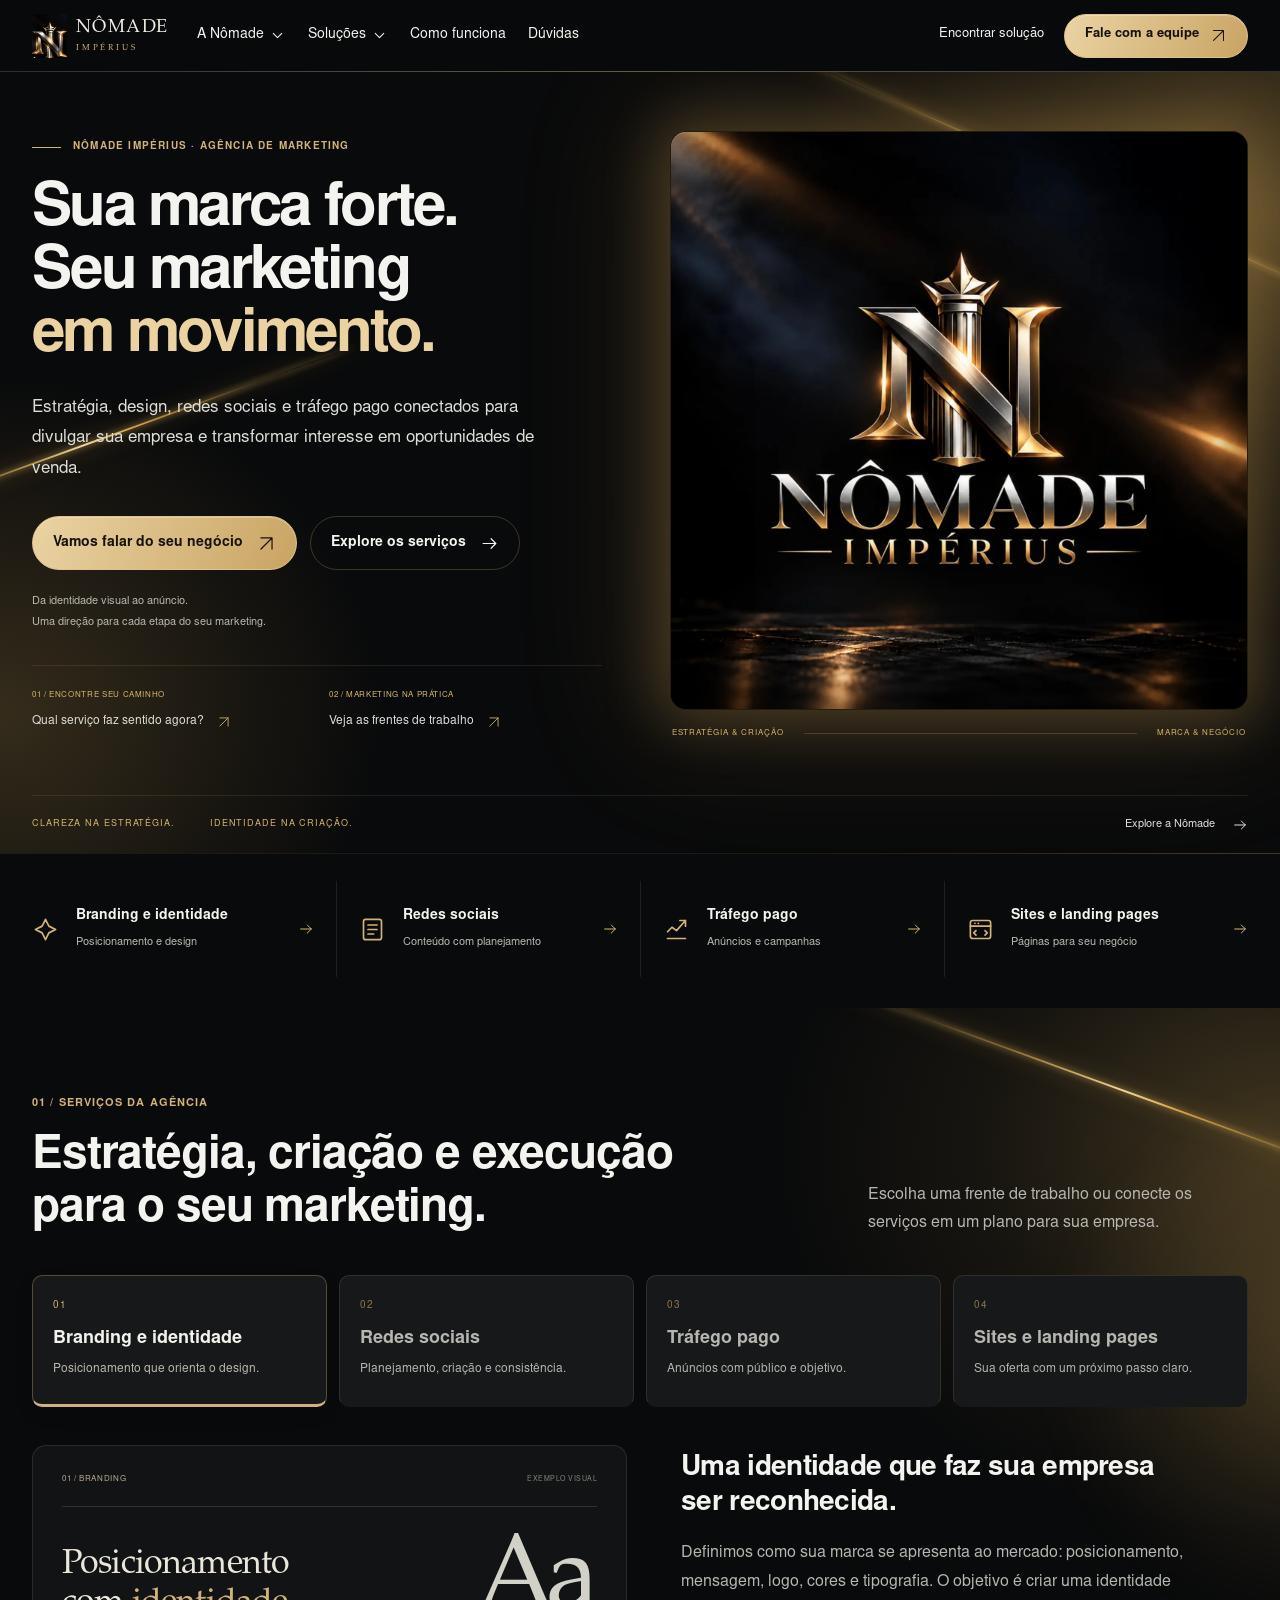
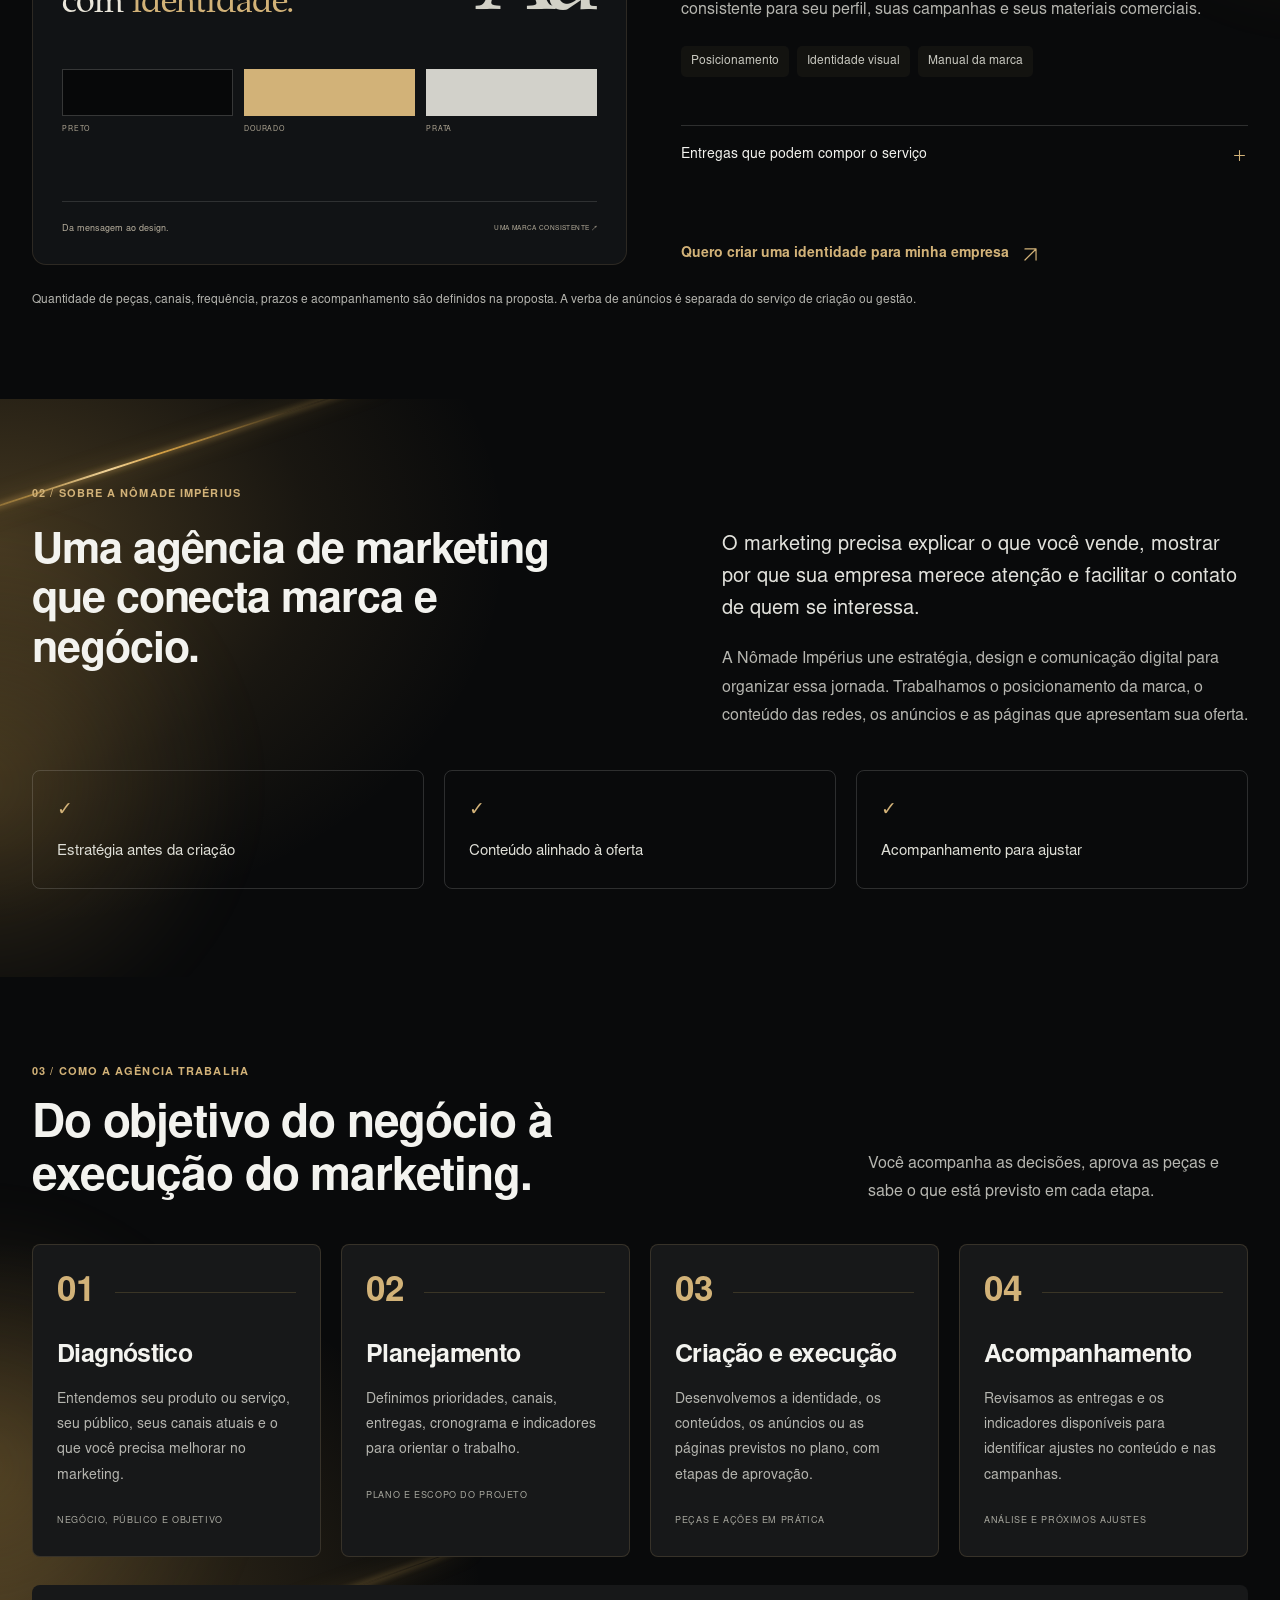
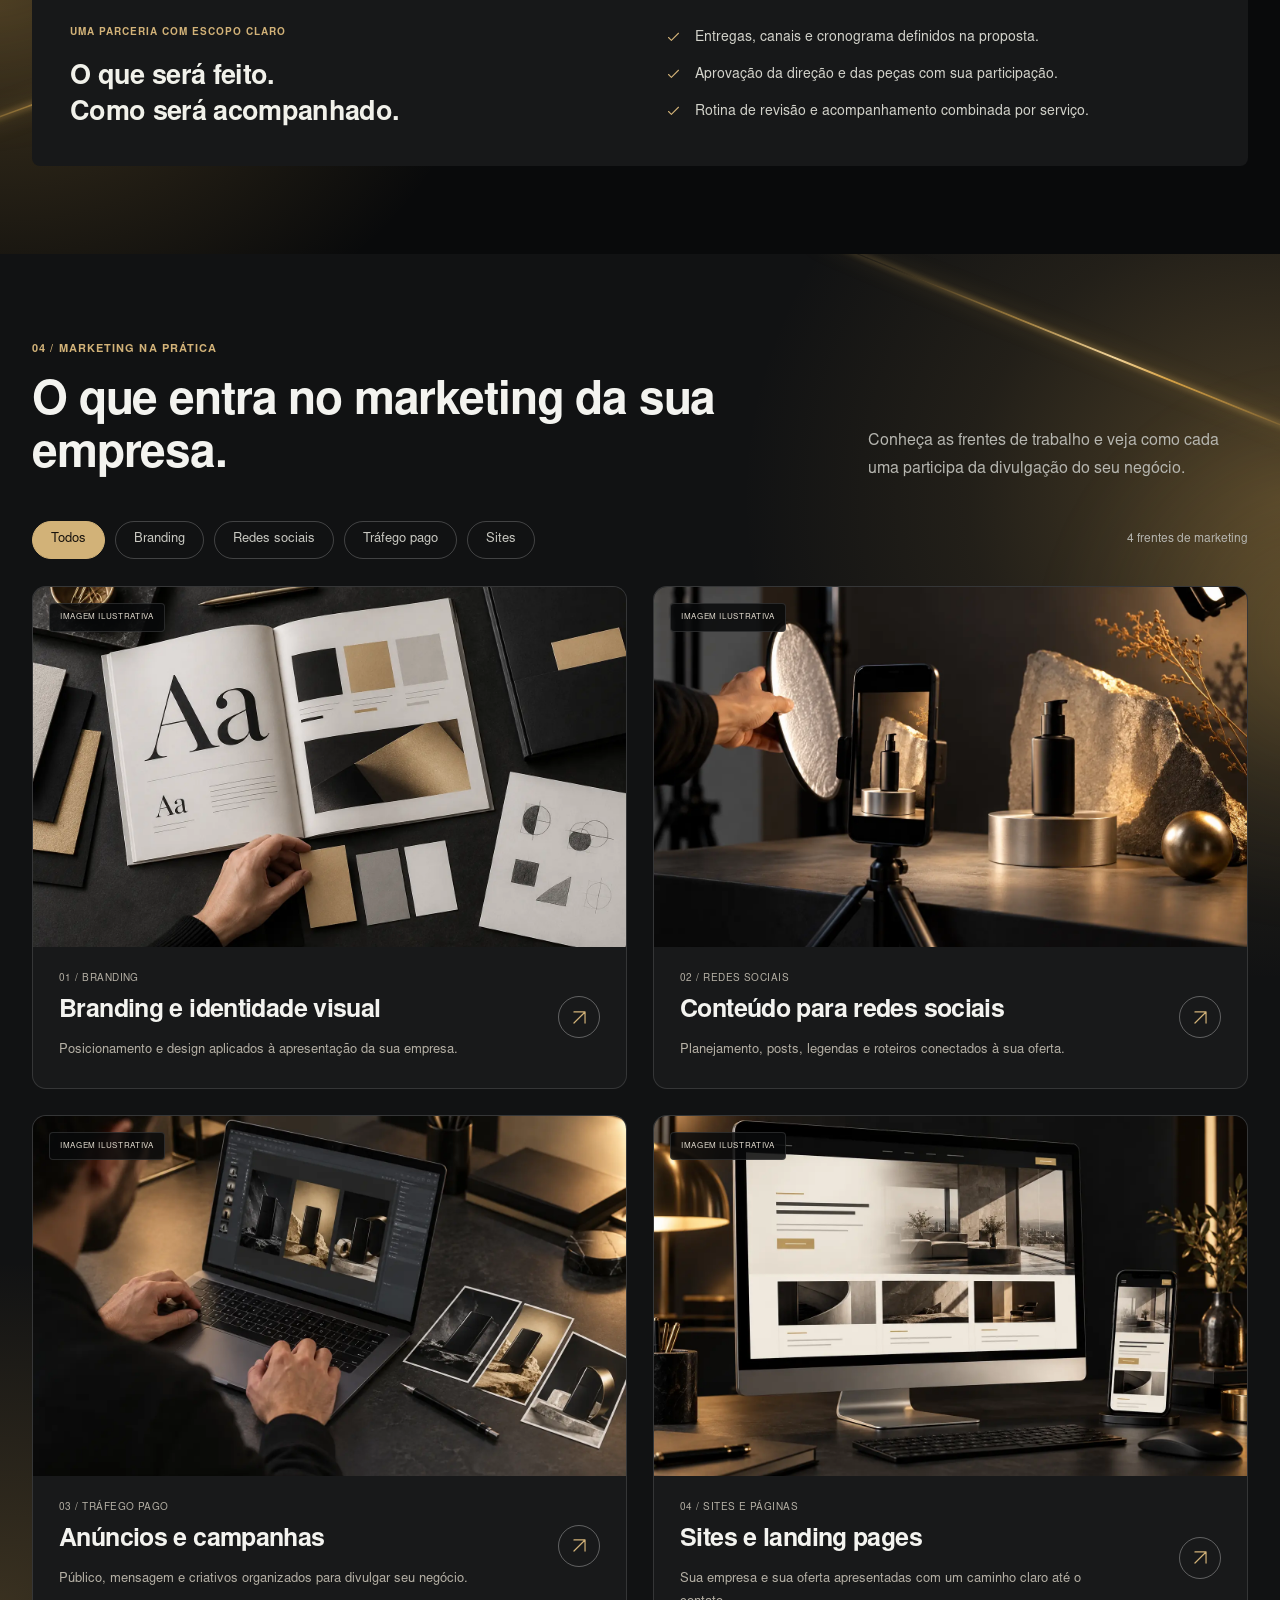
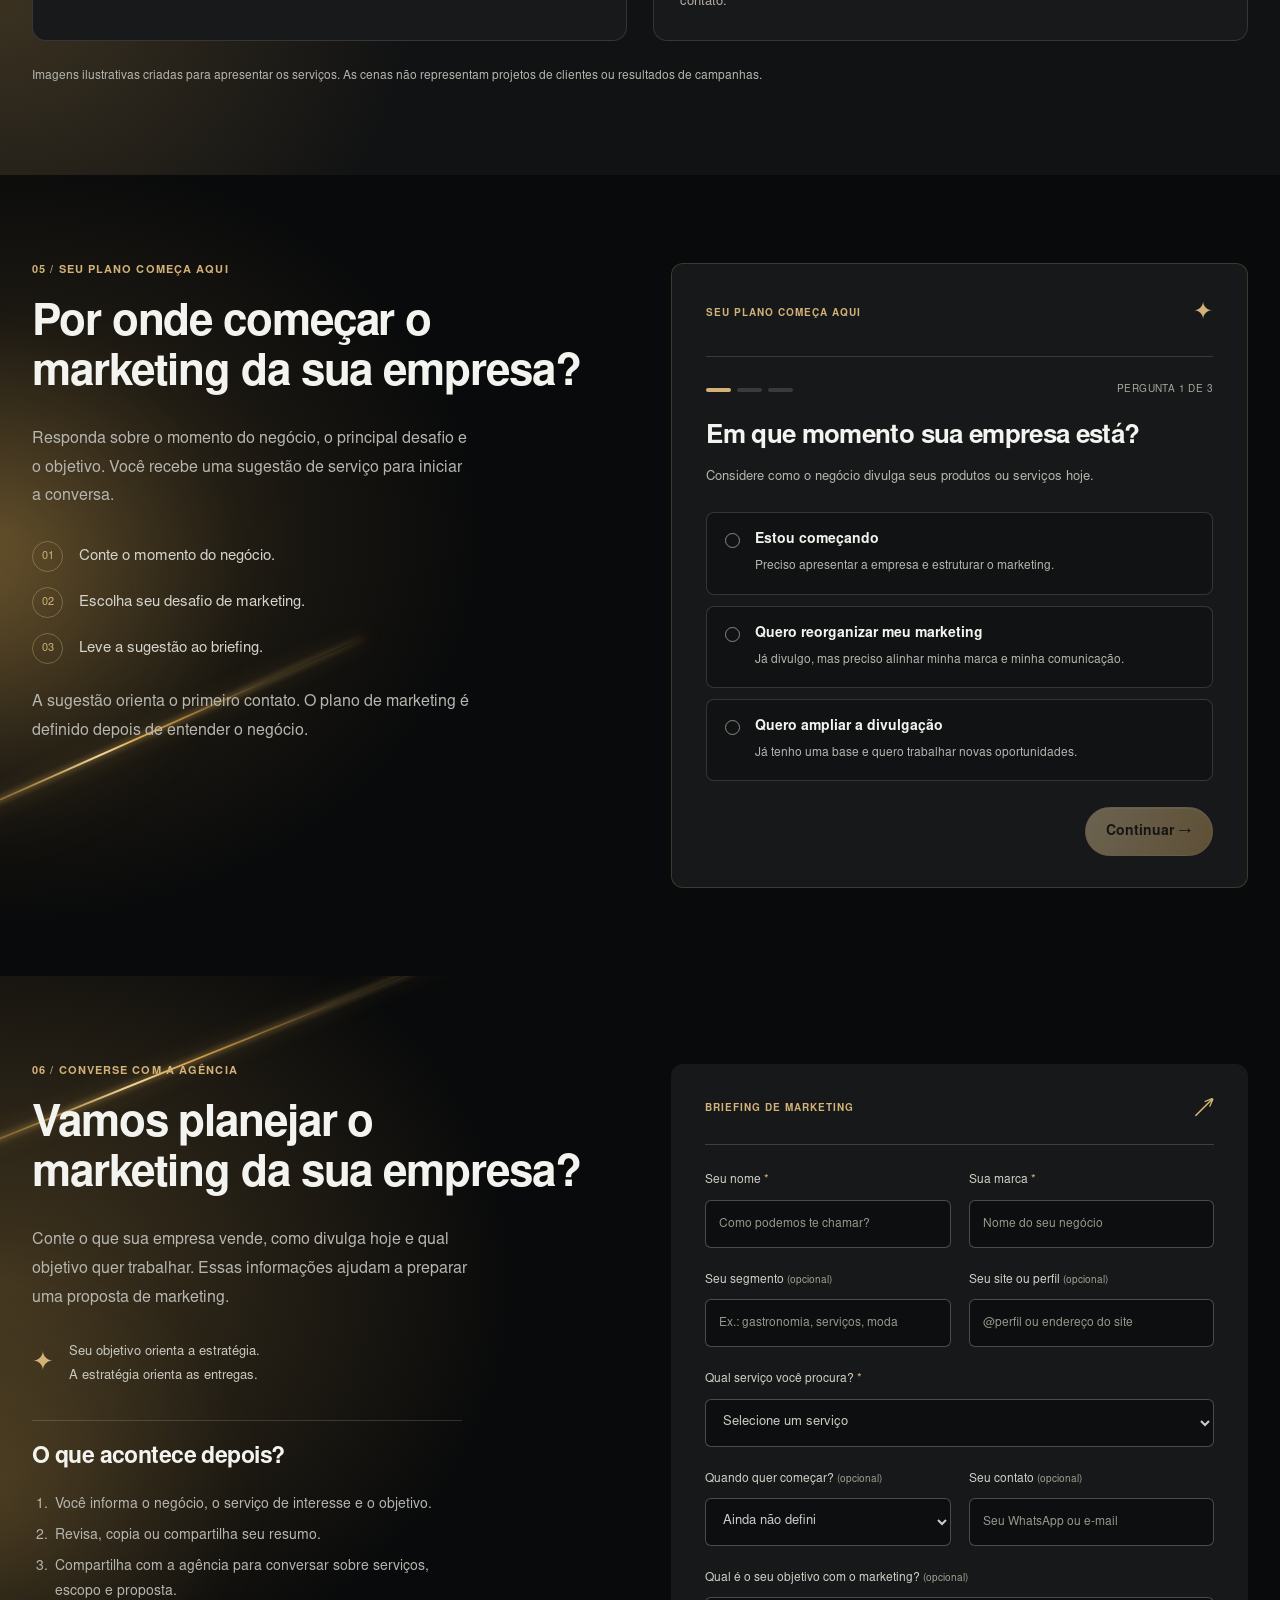
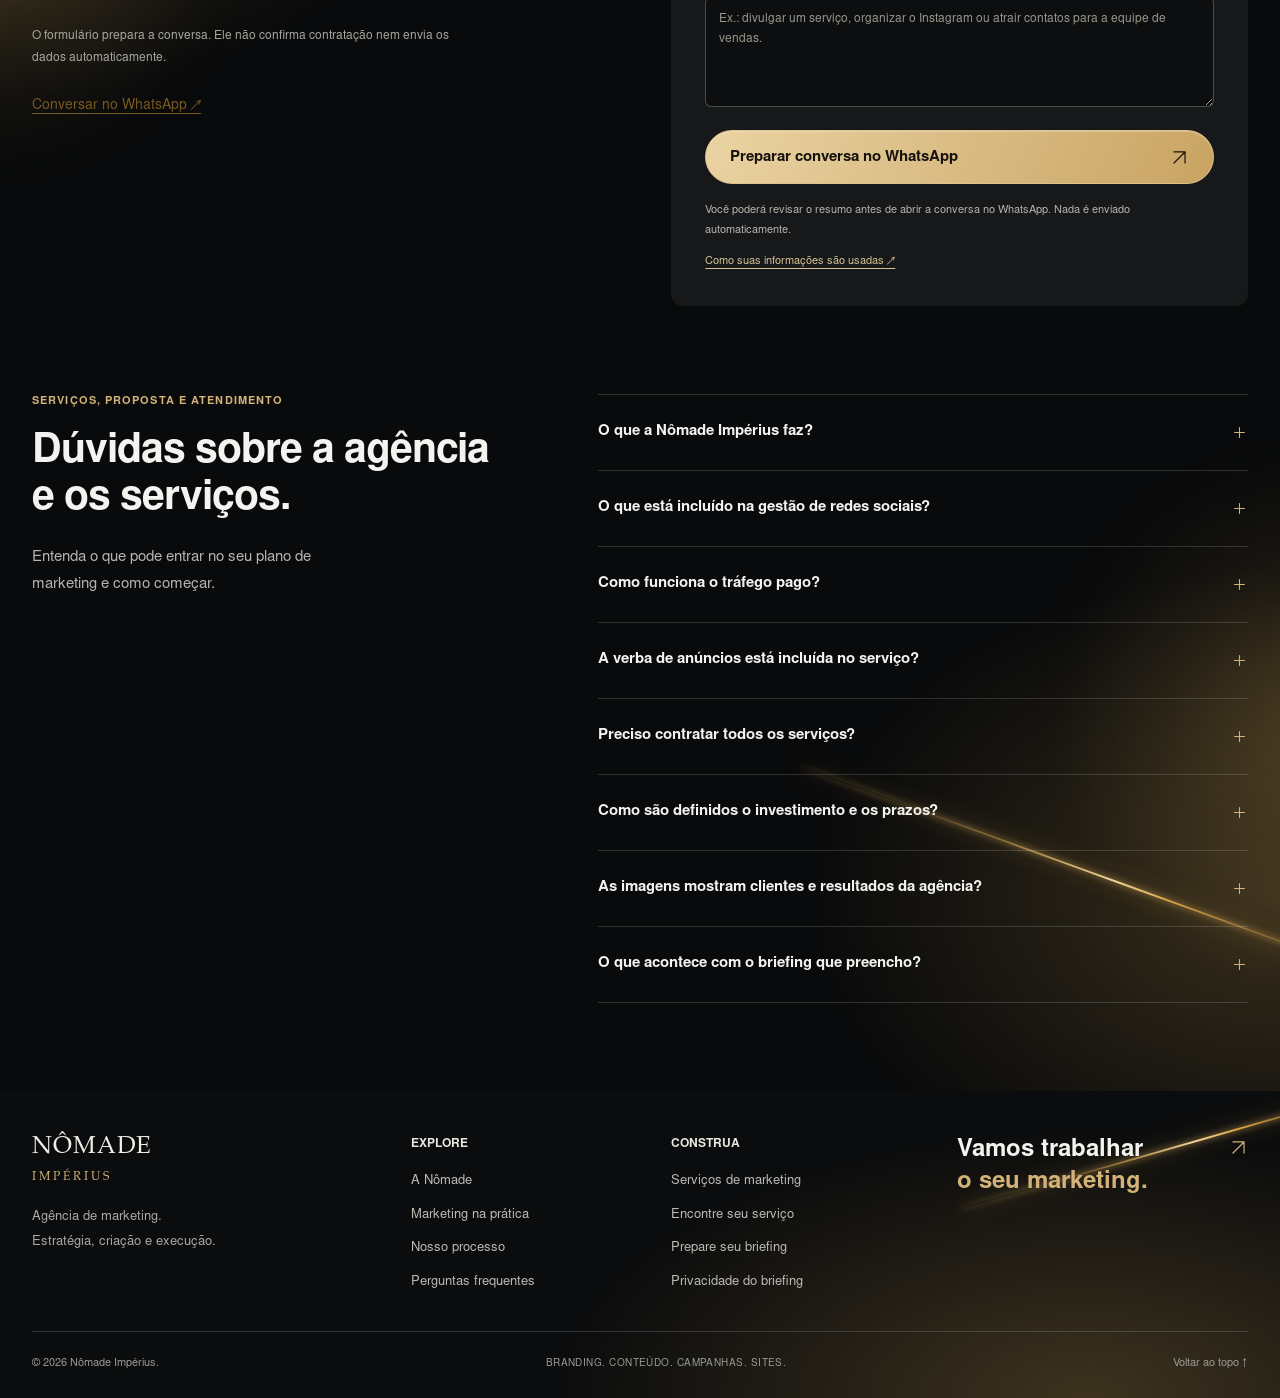
==== index.html @ 157b15b6 "Restaurar layout responsivo da abertura Recupera a composição de texto e imagem, espaçamentos e atal" ====
<!doctype html>
<html lang="pt-BR">
<head>
  <meta charset="utf-8">
  <meta name="viewport" content="width=device-width, initial-scale=1">
  <meta name="theme-color" content="#090a0b">
  <meta name="description" content="Agência de marketing com branding, gestão de redes sociais, tráfego pago e criação de sites. Conheça os serviços da Nômade Impérius.">
  <meta property="og:type" content="website">
  <meta property="og:locale" content="pt_BR">
  <meta property="og:title" content="Nômade Impérius — Agência de Marketing">
  <meta property="og:description" content="Estratégia, design, redes sociais e anúncios para conectar sua empresa a novos clientes. Conheça a Nômade Impérius.">
  <meta property="og:url" content="https://nomadeimperius.github.io/">
  <link rel="canonical" href="https://nomadeimperius.github.io/">
  <meta property="og:image" content="https://nomadeimperius.github.io/nomade-brand-hero-v1.webp">
  <title>Nômade Impérius — Agência de Marketing</title>
  <link rel="icon" type="image/png" href="nomade-imperius.png">
  <link rel="preload" as="font" type="font/otf" crossorigin href="sans-regular.otf">
  <link rel="preload" as="image" href="nomade-brand-hero-v1.webp">
  <script src="config.js?v=whatsapp-1" defer></script>
  <script src="experience-data.js" defer></script>
  <script src="app.js?v=whatsapp-1" defer></script>
  <script src="navigation.js" defer></script>
  <script src="enhancements.js" defer></script>
  <link rel="stylesheet" href="portfolio-art.css">
  <link rel="stylesheet" href="site.css?v=dark-sections-1">
<link rel="stylesheet" href="hero-layout.css?v=layout-1">
<link rel="stylesheet" href="auras.css?v=dark-sections-1">
</head>
<body><a class="skip-link" href="#conteudo">Ir para o conteúdo</a>
<svg class="svg-defs" xmlns="http://www.w3.org/2000/svg" aria-hidden="true">
    <symbol id="arrow-up-right" viewBox="0 0 24 24"><path d="M5 19 19 5M5 5h14v14"/></symbol>
    <symbol id="arrow-right" viewBox="0 0 24 24"><path d="M4 12h16m-6-6 6 6-6 6"/></symbol>
    <symbol id="plus" viewBox="0 0 24 24"><path d="M12 5v14M5 12h14"/></symbol>
    <symbol id="check" viewBox="0 0 24 24"><path d="m5 12 4 4L19 6"/></symbol>
  <symbol id="chevron" viewBox="0 0 24 24"><path d="m6 9 6 6 6-6"/></symbol><symbol id="brand-icon" viewBox="0 0 24 24"><path d="m12 3 3 6 6 3-6 3-3 6-3-6-6-3 6-3z"/></symbol><symbol id="content-icon" viewBox="0 0 24 24"><rect x="4" y="3" width="16" height="18" rx="2"/><path d="M8 8h8M8 12h8M8 16h5"/></symbol><symbol id="campaign-icon" viewBox="0 0 24 24"><path d="m4 14 4-4 4 3 8-9M15 4h5v5M4 20h16"/></symbol><symbol id="website-icon" viewBox="0 0 24 24"><rect x="3" y="4" width="18" height="16" rx="2"/><path d="M3 9h18M7 6.5h.1M10 6.5h.1M8 13l-2 2 2 2M16 13l2 2-2 2"/></symbol></svg>
<header class="site-header"><div class="header-inner shell"><a class="wordmark" href="#inicio" aria-label="Nômade Impérius, início"><span class="brand-crop" aria-hidden="true"><img src="nomade-imperius.png" alt="" width="1536" height="1536"></span><span class="brand-name">NÔMADE<span>IMPÉRIUS</span></span></a><button class="menu-toggle" type="button" aria-controls="navigation" aria-expanded="false" aria-label="Abrir menu"><span></span><span></span><span></span></button><nav class="navigation" id="navigation" aria-label="Navegação principal"><div class="nav-group"><button class="nav-group-toggle" type="button" aria-expanded="false" aria-controls="menu-about">A Nômade <svg aria-hidden="true"><use href="#chevron"/></svg></button><div class="mega-panel" id="menu-about" hidden><div class="shell mega-layout"><div class="mega-intro"><span>CONHEÇA A AGÊNCIA</span><h2>Marketing pensado para o seu negócio.</h2><p>Conheça a agência e veja como organizamos estratégia, criação e execução.</p></div><div class="mega-links"><a href="#essencia">Nossa agência <span>Estratégia e criação para empresas</span></a><a href="#processo">Nosso processo <span>Do primeiro contato à entrega</span></a><a href="#estudos">Marketing na prática <span>Conheça as frentes de trabalho</span></a></div></div></div></div><div class="nav-group"><button class="nav-group-toggle" type="button" aria-expanded="false" aria-controls="menu-services">Soluções <svg aria-hidden="true"><use href="#chevron"/></svg></button><div class="mega-panel" id="menu-services" hidden><div class="shell mega-layout"><div class="mega-intro"><span>SERVIÇOS DE MARKETING</span><h2>O marketing da sua empresa, conectado.</h2><p>Da identidade visual ao anúncio: serviços que trabalham para o mesmo objetivo.</p></div><div class="mega-links mega-service-links"><a href="#solucoes" data-select-tab="tab-marca">Branding e identidade visual <span>Posicionamento, logo e sistema visual</span></a><a href="#solucoes" data-select-tab="tab-conteudo">Gestão de redes sociais <span>Calendário, posts, roteiros e legendas</span></a><a href="#solucoes" data-select-tab="tab-campanhas">Tráfego pago e campanhas <span>Público, anúncios e acompanhamento</span></a><a href="#solucoes" data-select-tab="tab-sites">Sites e landing pages <span>Design, texto e captação de contatos</span></a></div></div></div></div><a href="#processo">Como funciona</a><a href="#duvidas">Dúvidas</a><div class="nav-actions"><a class="nav-secondary" href="#direcionamento">Encontrar solução</a><a class="button button-gold nav-contact" href="#contato" data-contact-link>Fale com a equipe <svg aria-hidden="true"><use href="#arrow-up-right"/></svg></a></div></nav></div></header>
<main id="conteudo"><section class="hero" id="inicio" aria-labelledby="hero-title">
<div class="shell hero-container">
<div class="hero-lead"><p class="eyebrow"><span class="hero-kicker-line" aria-hidden="true"></span>NÔMADE IMPÉRIUS · AGÊNCIA DE MARKETING</p>
<h1 id="hero-title">Sua marca forte.<br>Seu marketing<br><span>em movimento.</span></h1>
<p class="hero-description">Estratégia, design, redes sociais e tráfego pago conectados para divulgar sua empresa e transformar interesse em oportunidades de venda.</p>
<div class="hero-actions"><a class="button button-gold" href="#contato" data-contact-link>Vamos falar do seu negócio <svg aria-hidden="true"><use href="#arrow-up-right"></use></svg></a><a class="button button-outline" href="#solucoes">Explore os serviços <svg aria-hidden="true"><use href="#arrow-right"></use></svg></a></div>
<p class="hero-note">Da identidade visual ao anúncio.<br>Uma direção para cada etapa do seu marketing.</p>
<div class="hero-quicklinks"><a href="#direcionamento"><span>01 / ENCONTRE SEU CAMINHO</span><strong>Qual serviço faz sentido agora? <svg aria-hidden="true"><use href="#arrow-up-right"></use></svg></strong></a><a href="#estudos"><span>02 / MARKETING NA PRÁTICA</span><strong>Veja as frentes de trabalho <svg aria-hidden="true"><use href="#arrow-up-right"></use></svg></strong></a></div>
</div>
<figure class="hero-brand"><div class="hero-brand-frame"><img class="hero-brand-image" src="nomade-brand-hero-v1.webp" width="1536" height="1536" alt="Nômade Impérius: monograma NI com coluna e coroa, em dourado e prata sobre fundo preto." fetchpriority="high" decoding="async"></div><figcaption><span>ESTRATÉGIA &amp; CRIAÇÃO</span><i aria-hidden="true"></i><span>MARCA &amp; NEGÓCIO</span></figcaption></figure>
</div><div class="hero-baseline shell"><span>CLAREZA NA ESTRATÉGIA.</span><span>IDENTIDADE NA CRIAÇÃO.</span><a href="#solucoes">Explore a Nômade <svg aria-hidden="true"><use href="#arrow-right"></use></svg></a></div>
</section><div class="quick-services shell" aria-label="Acesso rápido às soluções"><a href="#solucoes" data-select-tab="tab-marca"><svg aria-hidden="true"><use href="#brand-icon"/></svg><span>Branding e identidade<small>Posicionamento e design</small></span><svg aria-hidden="true"><use href="#arrow-right"/></svg></a><a href="#solucoes" data-select-tab="tab-conteudo"><svg aria-hidden="true"><use href="#content-icon"/></svg><span>Redes sociais<small>Conteúdo com planejamento</small></span><svg aria-hidden="true"><use href="#arrow-right"/></svg></a><a href="#solucoes" data-select-tab="tab-campanhas"><svg aria-hidden="true"><use href="#campaign-icon"/></svg><span>Tráfego pago<small>Anúncios e campanhas</small></span><svg aria-hidden="true"><use href="#arrow-right"/></svg></a><a href="#solucoes" data-select-tab="tab-sites"><svg aria-hidden="true"><use href="#website-icon"/></svg><span>Sites e landing pages<small>Páginas para seu negócio</small></span><svg aria-hidden="true"><use href="#arrow-right"/></svg></a></div>
<section class="solutions section-space dark-section" id="solucoes" aria-labelledby="solutions-title"><div class="shell">
<div class="section-heading reveal"><div><p class="eyebrow">01 / SERVIÇOS DA AGÊNCIA</p><h2 id="solutions-title">Estratégia, criação e execução para o seu marketing.</h2></div><p>Escolha uma frente de trabalho ou conecte os serviços em um plano para sua empresa.</p></div>
<div class="solutions-grid reveal"><div class="solutions-tabs" role="tablist" aria-label="Serviços de marketing da Nômade Impérius" aria-orientation="horizontal"><button class="solution-tab" id="tab-marca" role="tab" type="button" aria-selected="true" aria-controls="panel-marca" tabindex="0"><span class="tab-index">01</span><span><strong>Branding e identidade</strong><small>Posicionamento que orienta o design.</small></span><svg aria-hidden="true"><use href="#arrow-up-right"></use></svg></button><button class="solution-tab" id="tab-conteudo" role="tab" type="button" aria-selected="false" aria-controls="panel-conteudo" tabindex="-1"><span class="tab-index">02</span><span><strong>Redes sociais</strong><small>Planejamento, criação e consistência.</small></span><svg aria-hidden="true"><use href="#arrow-up-right"></use></svg></button><button class="solution-tab" id="tab-campanhas" role="tab" type="button" aria-selected="false" aria-controls="panel-campanhas" tabindex="-1"><span class="tab-index">03</span><span><strong>Tráfego pago</strong><small>Anúncios com público e objetivo.</small></span><svg aria-hidden="true"><use href="#arrow-up-right"></use></svg></button><button class="solution-tab" id="tab-sites" role="tab" type="button" aria-selected="false" aria-controls="panel-sites" tabindex="-1"><span class="tab-index">04</span><span><strong>Sites e landing pages</strong><small>Sua oferta com um próximo passo claro.</small></span><svg aria-hidden="true"><use href="#arrow-up-right"></use></svg></button></div><div class="solution-panels"><div class="solution-panel" id="panel-marca" role="tabpanel" aria-labelledby="tab-marca" tabindex="0"><div class="service-preview preview-brand" aria-hidden="true"><div class="preview-head"><span>01 / BRANDING</span><span>EXEMPLO VISUAL</span></div><div class="brand-preview-grid"><strong class="preview-statement">Posicionamento<br>com <em>identidade.</em></strong><span class="brand-monotype">Aa</span></div><div class="brand-preview-palette"><div><i></i><span>PRETO</span></div><div><i></i><span>DOURADO</span></div><div><i></i><span>PRATA</span></div></div><div class="preview-foot"><span>Da mensagem ao design.</span><span>UMA MARCA CONSISTENTE ↗</span></div></div><div class="panel-description"><h3>Uma identidade que faz sua empresa ser reconhecida.</h3><p>Definimos como sua marca se apresenta ao mercado: posicionamento, mensagem, logo, cores e tipografia. O objetivo é criar uma identidade consistente para seu perfil, suas campanhas e seus materiais comerciais.</p><ul class="inline-list"><li>Posicionamento</li><li>Identidade visual</li><li>Manual da marca</li></ul></div><details class="deliverable-details"><summary>Entregas que podem compor o serviço <svg aria-hidden="true"><use href="#plus"></use></svg></summary><ul><li>Análise do público, dos concorrentes e dos diferenciais do negócio.</li><li>Definição da mensagem central e do tom de voz.</li><li>Criação ou revisão da logo, paleta de cores e tipografia.</li><li>Manual de uso e aplicações da identidade conforme a proposta.</li></ul></details><a class="text-link service-cta" href="#contato" data-service-choice="brand">Quero criar uma identidade para minha empresa <svg aria-hidden="true"><use href="#arrow-up-right"></use></svg></a></div><div class="solution-panel" id="panel-conteudo" role="tabpanel" aria-labelledby="tab-conteudo" tabindex="0" hidden><div class="service-preview preview-content" aria-hidden="true"><div class="preview-head"><span>02 / REDES SOCIAIS</span><span>EXEMPLO VISUAL</span></div><div class="content-preview-grid"><div class="preview-calendar"><span class="preview-small-label">PLANEJAMENTO EDITORIAL</span><div><span>SEG</span><p>Conteúdo<br>de marca<small>POST + LEGENDA</small></p></div><div><span>QUA</span><p>Produto<br>em destaque<small>ROTEIRO PARA REELS</small></p></div><div><span>SEX</span><p>Oferta<br>e ação<small>STORIES</small></p></div></div><div class="preview-post"><span>SEU NEGÓCIO</span><strong>Conteúdo<br>que cria<br><em>conexão.</em></strong><span>Planejado para sua marca. ↗</span></div></div><div class="preview-foot"><span>Planejamento. Criação. Consistência.</span><span>↗</span></div></div><div class="panel-description"><h3>Redes sociais com conteúdo, frequência e objetivo.</h3><p>Planejamos o conteúdo da sua empresa e criamos posts, legendas, roteiros para Reels e sequências de stories. Cada publicação parte do seu público, da sua oferta e do papel das redes sociais no negócio.</p><ul class="inline-list"><li>Calendário editorial</li><li>Posts e legendas</li><li>Reels e stories</li></ul></div><details class="deliverable-details"><summary>Entregas que podem compor o serviço <svg aria-hidden="true"><use href="#plus"></use></svg></summary><ul><li>Análise do perfil e definição dos temas de conteúdo.</li><li>Calendário de publicações e planejamento dos formatos.</li><li>Design de posts, carrosséis, legendas e roteiros para vídeos.</li><li>Organização da rotina de aprovação e acompanhamento do conteúdo.</li></ul></details><a class="text-link service-cta" href="#contato" data-service-choice="content">Quero organizar as redes sociais da minha empresa <svg aria-hidden="true"><use href="#arrow-up-right"></use></svg></a></div><div class="solution-panel" id="panel-campanhas" role="tabpanel" aria-labelledby="tab-campanhas" tabindex="0" hidden><div class="service-preview preview-campaign" aria-hidden="true"><div class="preview-head"><span>03 / TRÁFEGO PAGO</span><span>EXEMPLO VISUAL</span></div><strong class="preview-statement">Cada anúncio<br>tem <em>um objetivo.</em></strong><div class="campaign-preview-stages"><div><span>01</span><strong>Público</strong><small>Quem você quer alcançar.</small></div><div><span>02</span><strong>Mensagem</strong><small>O que a sua oferta resolve.</small></div><div><span>03</span><strong>Criativo</strong><small>Como chamar atenção.</small></div><div><span>04</span><strong>Contato</strong><small>Qual é o próximo passo.</small></div></div><div class="preview-foot"><span>META ADS / GOOGLE ADS</span><span>CRIAR. ANALISAR. AJUSTAR. ↗</span></div></div><div class="panel-description"><h3>Anúncios para aproximar sua oferta do público certo.</h3><p>Planejamos campanhas no Instagram, Facebook e Google, com definição de público, criação dos anúncios e acompanhamento dos indicadores. Os ajustes consideram o objetivo da campanha e a verba disponível.</p><ul class="inline-list"><li>Meta Ads</li><li>Google Ads</li><li>Criativos e análise</li></ul></div><details class="deliverable-details"><summary>Entregas que podem compor o serviço <svg aria-hidden="true"><use href="#plus"></use></svg></summary><ul><li>Definição do objetivo, do público e da verba de mídia.</li><li>Planejamento da oferta, dos anúncios e da página de destino.</li><li>Criação de textos e peças para os formatos combinados.</li><li>Acompanhamento de alcance, cliques, contatos e custo por resultado.</li></ul></details><a class="text-link service-cta" href="#contato" data-service-choice="campaigns">Quero planejar meus anúncios <svg aria-hidden="true"><use href="#arrow-up-right"></use></svg></a></div><div class="solution-panel" id="panel-sites" role="tabpanel" aria-labelledby="tab-sites" tabindex="0" hidden><div class="service-preview preview-web" aria-hidden="true"><div class="preview-head"><span>04 / SITES E LANDING PAGES</span><span>EXEMPLO VISUAL</span></div><div class="preview-browser"><div class="preview-browser-bar"><i></i><i></i><i></i><span>SEU NEGÓCIO / ONLINE</span></div><div class="preview-web-page"><span>UMA PÁGINA. UM NOVO CONTATO.</span><strong>Sua empresa.<br>Sua oferta.<br><em>Seu espaço.</em></strong><span class="preview-site-button">Fale com a empresa ↗</span><div class="preview-website-art"><i></i><i></i><i></i></div></div></div><div class="preview-phone"><span class="preview-phone-top"></span><div><span>SUA MARCA</span><i></i><strong>Uma oferta<br>bem apresentada.</strong><b></b><p></p><p></p></div></div><div class="preview-foot"><span>Responsivo em cada tela.</span><span>DESIGN + TEXTO + CONTATO ↗</span></div></div><div class="panel-description"><h3>Uma página feita para apresentar, explicar e captar contatos.</h3><p>Criamos sites institucionais e landing pages com design responsivo, texto de apresentação e chamadas para ação. A página conecta sua oferta a uma conversa no WhatsApp, formulário ou outro canal definido no projeto.</p><ul class="inline-list"><li>Sites institucionais</li><li>Páginas de vendas</li><li>Captação de contatos</li></ul></div><details class="deliverable-details"><summary>Entregas que podem compor o serviço <svg aria-hidden="true"><use href="#plus"></use></svg></summary><ul><li>Estrutura da página e texto orientado à sua oferta.</li><li>Design alinhado à identidade da empresa.</li><li>Adaptação para celular, tablet e computador.</li><li>Botões, formulários e integrações previstos no escopo.</li></ul></details><a class="text-link service-cta" href="#contato" data-service-choice="pages">Quero um site ou uma landing page <svg aria-hidden="true"><use href="#arrow-up-right"></use></svg></a></div></div></div>
<p class="scope-note">Quantidade de peças, canais, frequência, prazos e acompanhamento são definidos na proposta. A verba de anúncios é separada do serviço de criação ou gestão.</p></div></section>
<section class="essence section-space" id="essencia" aria-labelledby="essence-title"><div class="shell essence-grid"><p class="eyebrow section-label reveal">02 / SOBRE A NÔMADE IMPÉRIUS</p><div class="essence-content reveal"><h2 id="essence-title">Uma agência de marketing que conecta marca e negócio.</h2><div class="essence-text"><p>O marketing precisa explicar o que você vende, mostrar por que sua empresa merece atenção e facilitar o contato de quem se interessa.</p><p>A Nômade Impérius une estratégia, design e comunicação digital para organizar essa jornada. Trabalhamos o posicionamento da marca, o conteúdo das redes, os anúncios e as páginas que apresentam sua oferta.</p></div><div class="brand-principles"><span>Estratégia antes da criação</span><span>Conteúdo alinhado à oferta</span><span>Acompanhamento para ajustar</span></div></div></div></section>
<section class="process section-space dark-section" id="processo" aria-labelledby="process-title"><div class="shell"><div class="section-heading reveal"><div><p class="eyebrow">03 / COMO A AGÊNCIA TRABALHA</p><h2 id="process-title">Do objetivo do negócio à execução do marketing.</h2></div><p>Você acompanha as decisões, aprova as peças e sabe o que está previsto em cada etapa.</p></div><ol class="process-list"><li class="reveal"><span class="process-number">01</span><h3>Diagnóstico</h3><p>Entendemos seu produto ou serviço, seu público, seus canais atuais e o que você precisa melhorar no marketing.</p><span class="process-outcome">NEGÓCIO, PÚBLICO E OBJETIVO</span></li><li class="reveal"><span class="process-number">02</span><h3>Planejamento</h3><p>Definimos prioridades, canais, entregas, cronograma e indicadores para orientar o trabalho.</p><span class="process-outcome">PLANO E ESCOPO DO PROJETO</span></li><li class="reveal"><span class="process-number">03</span><h3>Criação e execução</h3><p>Desenvolvemos a identidade, os conteúdos, os anúncios ou as páginas previstos no plano, com etapas de aprovação.</p><span class="process-outcome">PEÇAS E AÇÕES EM PRÁTICA</span></li><li class="reveal"><span class="process-number">04</span><h3>Acompanhamento</h3><p>Revisamos as entregas e os indicadores disponíveis para identificar ajustes no conteúdo e nas campanhas.</p><span class="process-outcome">ANÁLISE E PRÓXIMOS AJUSTES</span></li></ol><div class="project-agreement reveal"><div><span class="eyebrow">UMA PARCERIA COM ESCOPO CLARO</span><h3>O que será feito.<br>Como será acompanhado.</h3></div><ul><li><svg aria-hidden="true"><use href="#check"></use></svg>Entregas, canais e cronograma definidos na proposta.</li><li><svg aria-hidden="true"><use href="#check"></use></svg>Aprovação da direção e das peças com sua participação.</li><li><svg aria-hidden="true"><use href="#check"></use></svg>Rotina de revisão e acompanhamento combinada por serviço.</li></ul></div></div></section>
<section class="studies section-space" id="estudos" aria-labelledby="studies-title"><div class="shell"><div class="section-heading reveal"><div><p class="eyebrow">04 / MARKETING NA PRÁTICA</p><h2 id="studies-title">O que entra no marketing da sua empresa.</h2></div><p>Conheça as frentes de trabalho e veja como cada uma participa da divulgação do seu negócio.</p></div><div class="study-controls"><div class="study-filters" role="group" aria-label="Filtrar frentes de marketing"><button type="button" data-project-filter="all" aria-pressed="true">Todos</button><button type="button" data-project-filter="brand" aria-pressed="false">Branding</button><button type="button" data-project-filter="content" aria-pressed="false">Redes sociais</button><button type="button" data-project-filter="campaigns" aria-pressed="false">Tráfego pago</button><button type="button" data-project-filter="pages" aria-pressed="false">Sites</button></div><p id="study-count" role="status" aria-live="polite">4 frentes de marketing</p></div><div class="concept-grid" data-filter="all"><article class="concept-card reveal" data-project-category="brand"><div class="concept-art service-photo"><img src="branding-service-v1.webp" alt="Designer organizando cores e um manual de identidade visual em uma mesa preta e prata." width="1536" height="1024" loading="lazy" decoding="async"><span class="art-label">IMAGEM ILUSTRATIVA</span></div><div class="concept-meta"><div><p>01 / BRANDING</p><h3>Branding e identidade visual</h3><p class="concept-description">Posicionamento e design aplicados à apresentação da sua empresa.</p></div><button class="concept-open" type="button" data-project="brand" aria-label="Conhecer o serviço de branding e identidade visual"><svg aria-hidden="true"><use href="#arrow-up-right"></use></svg></button></div></article><article class="concept-card reveal" data-project-category="content"><div class="concept-art service-photo"><img src="social-content-service-v1.webp" alt="Celular em tripé e produção de uma fotografia de produto para conteúdo de redes sociais." width="1536" height="1024" loading="lazy" decoding="async"><span class="art-label">IMAGEM ILUSTRATIVA</span></div><div class="concept-meta"><div><p>02 / REDES SOCIAIS</p><h3>Conteúdo para redes sociais</h3><p class="concept-description">Planejamento, posts, legendas e roteiros conectados à sua oferta.</p></div><button class="concept-open" type="button" data-project="content" aria-label="Conhecer o serviço de conteúdo para redes sociais"><svg aria-hidden="true"><use href="#arrow-up-right"></use></svg></button></div></article><article class="concept-card reveal" data-project-category="campaigns"><div class="concept-art service-photo"><img src="paid-media-service-v1.webp" alt="Cena ilustrativa de planejamento de anúncios com peças criativas em um computador." width="1536" height="1024" loading="lazy" decoding="async"><span class="art-label">IMAGEM ILUSTRATIVA</span></div><div class="concept-meta"><div><p>03 / TRÁFEGO PAGO</p><h3>Anúncios e campanhas</h3><p class="concept-description">Público, mensagem e criativos organizados para divulgar seu negócio.</p></div><button class="concept-open" type="button" data-project="campaigns" aria-label="Conhecer o serviço de anúncios e campanhas"><svg aria-hidden="true"><use href="#arrow-up-right"></use></svg></button></div></article><article class="concept-card reveal" data-project-category="pages"><div class="concept-art service-photo"><img src="website-service-v1.webp" alt="Site ilustrativo exibido em computador e celular para demonstrar um layout responsivo." width="1536" height="1024" loading="lazy" decoding="async"><span class="art-label">IMAGEM ILUSTRATIVA</span></div><div class="concept-meta"><div><p>04 / SITES E PÁGINAS</p><h3>Sites e landing pages</h3><p class="concept-description">Sua empresa e sua oferta apresentadas com um caminho claro até o contato.</p></div><button class="concept-open" type="button" data-project="pages" aria-label="Conhecer o serviço de sites e landing pages"><svg aria-hidden="true"><use href="#arrow-up-right"></use></svg></button></div></article></div><p class="scope-note">Imagens ilustrativas criadas para apresentar os serviços. As cenas não representam projetos de clientes ou resultados de campanhas.</p></div></section>
<section class="direction section-space" id="direcionamento" aria-labelledby="direction-title"><div class="shell direction-grid"><div class="direction-copy reveal"><p class="eyebrow">05 / SEU PLANO COMEÇA AQUI</p><h2 id="direction-title">Por onde começar o marketing da sua empresa?</h2><p>Responda sobre o momento do negócio, o principal desafio e o objetivo. Você recebe uma sugestão de serviço para iniciar a conversa.</p><ol class="direction-promises"><li><span>01</span> Conte o momento do negócio.</li><li><span>02</span> Escolha seu desafio de marketing.</li><li><span>03</span> Leve a sugestão ao briefing.</li></ol><p class="direction-note">A sugestão orienta o primeiro contato. O plano de marketing é definido depois de entender o negócio.</p></div><div class="guide-card reveal"><div class="guide-top"><span class="eyebrow">SEU PLANO COMEÇA AQUI</span><span aria-hidden="true">✦</span></div><p class="sr-only" id="guide-announcer" role="status" aria-live="polite"></p><div id="guide-root"><p>Conheça os serviços ou conte qual desafio de marketing sua empresa quer resolver.</p><a class="text-link" href="#contato">Preparar meu projeto ↗</a></div></div></div></section>
<section class="contact section-space dark-section" id="contato" aria-labelledby="contact-title">
      <div class="shell contact-grid">
        <div class="contact-copy reveal"><p class="eyebrow">06 / CONVERSE COM A AGÊNCIA</p><h2 id="contact-title">Vamos planejar o marketing da sua empresa?</h2><p>Conte o que sua empresa vende, como divulga hoje e qual objetivo quer trabalhar. Essas informações ajudam a preparar uma proposta de marketing.</p><div class="contact-signature"><span class="small-star" aria-hidden="true">✦</span><span>Seu objetivo orienta a estratégia.<br>A estratégia orienta as entregas.</span></div><div class="brief-explainer"><h3>O que acontece depois?</h3><ol><li>Você informa o negócio, o serviço de interesse e o objetivo.</li><li>Revisa, copia ou compartilha seu resumo.</li><li>Compartilha com a agência para conversar sobre serviços, escopo e proposta.</li></ol><span>O formulário prepara a conversa. Ele não confirma contratação nem envia os dados automaticamente.</span></div><div class="direct-contact" id="direct-contact" hidden></div></div>
        <div class="briefing-box reveal">
          <div class="briefing-heading"><span class="eyebrow">BRIEFING DE MARKETING</span><span aria-hidden="true">↗</span></div>
          <form id="briefing-form">
            <fieldset class="briefing-fields" id="briefing-fields" disabled><legend class="sr-only">Informações do seu projeto</legend>
            <aside class="brief-context" id="brief-context" hidden><div><span class="eyebrow">SUAS REFERÊNCIAS</span><p id="brief-context-body"></p></div><button type="button" id="clear-context" aria-label="Remover o direcionamento e as referências do briefing">×</button></aside>
            <div class="form-row"><div class="field"><label for="name">Seu nome <span aria-hidden="true">*</span></label><input id="name" name="name" autocomplete="name" placeholder="Como podemos te chamar?" maxlength="90" required></div><div class="field"><label for="brand">Sua marca <span aria-hidden="true">*</span></label><input id="brand" name="brand" autocomplete="organization" placeholder="Nome do seu negócio" maxlength="120" required></div></div>
            <div class="form-row"><div class="field"><label for="segment">Seu segmento <span class="optional">(opcional)</span></label><input id="segment" name="segment" placeholder="Ex.: gastronomia, serviços, moda" maxlength="100"></div><div class="field"><label for="channel">Seu site ou perfil <span class="optional">(opcional)</span></label><input id="channel" name="channel" placeholder="@perfil ou endereço do site" maxlength="250" autocapitalize="none" spellcheck="false"></div></div>
            <div class="field"><label for="interest">Qual serviço você procura? <span aria-hidden="true">*</span></label><select id="interest" name="interest" required><option value="" disabled selected>Selecione um serviço</option><option>Branding e identidade visual</option><option>Gestão de redes sociais</option><option>Tráfego pago e campanhas</option><option>Sites e landing pages</option><option>Quero montar um plano de marketing</option></select></div>
            <div class="form-row"><div class="field"><label for="timeline">Quando quer começar? <span class="optional">(opcional)</span></label><select id="timeline" name="timeline"><option value="">Ainda não defini</option><option>Assim que alinharmos a proposta</option><option>Nos próximos 30 dias</option><option>Nos próximos meses</option><option>Estou explorando possibilidades</option></select></div><div class="field"><label for="return-contact">Seu contato <span class="optional">(opcional)</span></label><input id="return-contact" name="contact" autocomplete="off" placeholder="Seu WhatsApp ou e-mail" maxlength="150"></div></div>
            <div class="field"><label for="challenge">Qual é o seu objetivo com o marketing? <span class="optional">(opcional)</span></label><textarea id="challenge" name="challenge" rows="3" maxlength="1500" placeholder="Ex.: divulgar um serviço, organizar o Instagram ou atrair contatos para a equipe de vendas."></textarea></div>
            <button class="button button-gold form-submit" type="submit"><span id="submit-label">Preparar meu briefing</span><svg aria-hidden="true"><use href="#arrow-up-right"></use></svg></button>
            <p class="form-note" id="form-note">Prepare seu resumo e compartilhe com a Nômade pelo canal em que você nos encontrou. Nada é enviado automaticamente.</p><a class="privacy-link" href="privacidade.html">Como suas informações são usadas ↗</a>
            </fieldset>
          </form>
          <div id="briefing-result" class="briefing-result" hidden tabindex="-1"><div class="result-top"><span class="result-check" aria-hidden="true"><svg><use href="#check"></use></svg></span><h3>Seu briefing de marketing<br>está pronto para revisar.</h3></div><p class="result-instruction">Seu resumo está pronto para compartilhar com a equipe. Ele ainda não foi enviado.</p><pre id="briefing-summary"></pre><div class="result-actions"><button class="button button-gold" id="copy-briefing" type="button">Copiar resumo <svg aria-hidden="true"><use href="#arrow-right"></use></svg></button><button class="button button-outline" id="share-briefing" type="button">Compartilhar</button><button class="button button-outline" id="download-briefing" type="button">Baixar resumo</button><button class="text-link" id="edit-briefing" type="button">Editar informações</button></div><p class="copy-status" id="copy-status" role="status" aria-live="polite"></p></div>
          <noscript><p class="form-note">Para preparar o resumo nesta página, ative o JavaScript do navegador.</p></noscript>
        </div>
      </div>
    </section>
<section class="faq section-space dark-section" id="duvidas" aria-labelledby="faq-title"><div class="shell faq-grid"><div class="reveal"><p class="eyebrow">SERVIÇOS, PROPOSTA E ATENDIMENTO</p><h2 id="faq-title">Dúvidas sobre a agência e os serviços.</h2><p class="faq-intro">Entenda o que pode entrar no seu plano de marketing e como começar.</p></div><div class="faq-list reveal"><details><summary>O que a Nômade Impérius faz?<svg aria-hidden="true"><use href="#plus"></use></svg></summary><p>Somos uma agência de marketing. Trabalhamos com estratégia de marca e identidade visual, gestão de redes sociais, tráfego pago, sites institucionais e landing pages. Os serviços podem ser contratados separadamente ou combinados em um plano.</p></details><details><summary>O que está incluído na gestão de redes sociais?<svg aria-hidden="true"><use href="#plus"></use></svg></summary><p>O trabalho pode reunir análise do perfil, calendário editorial, design de posts e carrosséis, legendas, roteiros para Reels e stories e acompanhamento do conteúdo. Canais, quantidade de peças, publicação e frequência são definidos na proposta.</p></details><details><summary>Como funciona o tráfego pago?<svg aria-hidden="true"><use href="#plus"></use></svg></summary><p>Começamos pelo objetivo da campanha, público, oferta e verba disponível. A partir disso, planejamos anúncios, criativos e página de destino, com acompanhamento dos indicadores. Plataformas, configuração de contas e rotina de gestão são combinadas no escopo.</p></details><details><summary>A verba de anúncios está incluída no serviço?<svg aria-hidden="true"><use href="#plus"></use></svg></summary><p>A verba de mídia é o valor destinado às plataformas para exibir os anúncios. Ela é separada do serviço da agência e precisa aparecer discriminada na proposta, junto aos custos de criação ou gestão.</p></details><details><summary>Preciso contratar todos os serviços?<svg aria-hidden="true"><use href="#plus"></use></svg></summary><p>Você pode contratar uma necessidade específica, como identidade visual, conteúdo para redes ou uma landing page. Também podemos organizar mais de uma frente em um plano de marketing, conforme o momento da empresa.</p></details><details><summary>Como são definidos o investimento e os prazos?<svg aria-hidden="true"><use href="#plus"></use></svg></summary><p>A proposta considera os serviços escolhidos, os canais, a quantidade de entregas, as revisões e a frequência de acompanhamento. O investimento e o cronograma são apresentados antes do início do trabalho.</p></details><details><summary>As imagens mostram clientes e resultados da agência?<svg aria-hidden="true"><use href="#plus"></use></svg></summary><p>As cenas desta página são ilustrações criadas para explicar as frentes de trabalho. Elas não representam equipe, projetos contratados, contas de anúncios ou resultados de clientes.</p></details><details><summary>O que acontece com o briefing que preencho?<svg aria-hidden="true"><use href="#plus"></use></svg></summary><p>O formulário organiza um resumo no seu navegador para você revisar, copiar, baixar ou compartilhar com a agência. O preenchimento não envia uma mensagem automaticamente.</p></details></div></div></section>
</main>
<footer class="site-footer"><div class="shell"><div class="footer-top"><div><a class="footer-wordmark" href="#inicio">NÔMADE <span>IMPÉRIUS</span></a><p class="footer-manifesto">Agência de marketing.<br>Estratégia, criação e execução.</p></div><div class="footer-column"><span>EXPLORE</span><a href="#essencia">A Nômade</a><a href="#estudos">Marketing na prática</a><a href="#processo">Nosso processo</a><a href="#duvidas">Perguntas frequentes</a></div><div class="footer-column"><span>CONSTRUA</span><a href="#solucoes">Serviços de marketing</a><a href="#direcionamento">Encontre seu serviço</a><a href="#contato">Prepare seu briefing</a><a href="privacidade.html">Privacidade do briefing</a></div><a class="footer-invitation" href="#contato" data-contact-link>Vamos trabalhar<br><em>o seu marketing.</em><svg aria-hidden="true"><use href="#arrow-up-right"></use></svg></a></div><div class="footer-bottom"><span>© <span id="year">2026</span> Nômade Impérius.</span><span>BRANDING. CONTEÚDO. CAMPANHAS. SITES.</span><a href="#inicio">Voltar ao topo ↑</a></div></div></footer>
<dialog class="project-dialog" id="project-dialog" aria-labelledby="project-title"><div class="dialog-card"><div class="dialog-heading"><p class="eyebrow" id="project-label"></p><button class="dialog-close" type="button" aria-label="Fechar detalhes do serviço">×</button></div><div id="project-visual"></div><div class="project-details"><h2 id="project-title"></h2><p id="project-description"></p><dl id="project-notes"></dl><p class="project-disclosure" id="project-disclosure"></p><button class="button button-gold" id="project-briefing" type="button">Quero esse serviço no meu plano <svg aria-hidden="true"><use href="#arrow-up-right"></use></svg></button></div></div></dialog>
<div class="mobile-contact"><a href="#contato" data-contact-link>Fale com a nossa equipe <svg aria-hidden="true"><use href="#arrow-up-right"></use></svg></a></div>
</body></html>
---- portfolio-art.css ----
/* Native service previews. These illustrations contain no client data. */
.service-preview{position:relative;display:flex;flex-direction:column;min-width:0;padding:27px 29px;background:#111315;color:#eeece5;border:1px solid #d2b27824;--accent:#d2b278;--text:#eeece5;--muted:#aaa89d}
.preview-head{display:flex;align-items:center;justify-content:space-between;gap:20px;font:8px/1.6 var(--sans);letter-spacing:.08em;color:#b7ab93;padding-bottom:20px;border-bottom:1px solid #ffffff20}
.preview-head>span:last-child{font-size:7px;color:#87867e;letter-spacing:.07em}
.preview-statement{font:38px/1.16 var(--serif);letter-spacing:-.025em;color:#eae6da;font-weight:400;display:block}
.preview-statement em{color:#d2b278}
.preview-foot{margin-top:auto;padding-top:20px;display:flex;align-items:center;justify-content:space-between;gap:16px;border-top:1px solid #ffffff20;color:#b7af9d;font-size:9px;line-height:1.6}
.preview-foot>span:last-child{font-size:6.5px;letter-spacing:.06em}
.brand-preview-grid{display:grid;grid-template-columns:1.3fr 1fr;align-items:center;gap:20px;margin-top:30px}
.brand-preview-grid .preview-statement{font-size:34px}
.brand-monotype{font:108px/.9 var(--serif);color:#d2d1c7;text-align:right;letter-spacing:-.1em;padding-right:8px}
.brand-preview-palette{display:grid;grid-template-columns:1fr 1fr 1fr;gap:11px;margin-block:35px 24px}
.brand-preview-palette i{display:block;background:#070809;height:47px;border:1px solid #ffffff30}
.brand-preview-palette>div:nth-child(2) i{background:#d2b278;border-color:#d2b278}
.brand-preview-palette>div:nth-child(3) i{background:#d2d1ca;border-color:#d2d1ca}
.brand-preview-palette span{display:block;font-size:7px;letter-spacing:.12em;color:#b3aa97;margin-top:8px}
.content-preview-grid{display:grid;grid-template-columns:1fr 1.08fr;gap:24px;margin-block:23px 20px;flex:1;min-height:0}
.preview-small-label{font-size:7px;line-height:1.6;letter-spacing:.06em;color:#a49b8b;display:block;margin-bottom:15px}
.preview-calendar>div{display:flex;align-items:flex-start;gap:14px;border-top:1px solid #ffffff16;padding-top:11px;margin-top:11px}
.preview-calendar>div>span{font-size:8px;line-height:1.5;color:#d2b278;min-width:22px;margin-top:1px}
.preview-calendar p{font-size:12px;line-height:1.35;color:#e2dfd5}
.preview-calendar small{display:block;font-size:6px;line-height:1.6;letter-spacing:.02em;color:#8f8e84;margin-top:5px}
.preview-post{background:#d2b278;color:#191713;padding:21px 18px;display:flex;flex-direction:column;justify-content:space-between;border-radius:3px;transform:rotate(3deg);box-shadow:0 12px 20px #0005}
.preview-post>span:first-child{font-size:7px;letter-spacing:.1em}
.preview-post>span:last-child{font-size:7px;line-height:1.6}
.preview-post>strong{font:34px/1.05 var(--serif);letter-spacing:-.025em;margin-block:16px}
.preview-post em{color:#534126}
.preview-campaign .preview-statement{font-size:34px;margin-top:21px}
.campaign-preview-stages{display:grid;grid-template-columns:1fr 1fr;gap:10px;margin-block:20px 22px}
.campaign-preview-stages>div{position:relative;border:1px solid #ffffff20;border-radius:5px;padding:13px 12px 12px 39px;background:#ffffff02}
.campaign-preview-stages>div>span{position:absolute;left:11px;top:14px;font-size:9px;line-height:1.5;color:#d2b278}
.campaign-preview-stages strong{display:block;font-size:13px;line-height:1.3;color:#e1ded3;font-weight:400}
.campaign-preview-stages small{display:block;font-size:8px;line-height:1.6;color:#a29e92;margin-top:5px}
.preview-web{background:linear-gradient(125deg,#1f2021,#0c0d0e)}
.preview-browser{position:relative;width:91%;height:247px;border:1px solid #d2d1c74d;border-radius:7px;overflow:hidden;margin-top:24px;background:#e4e3db;box-shadow:0 15px 30px #0005}
.preview-browser-bar{display:flex;align-items:center;gap:5px;background:#292a2b;padding:10px 12px;height:28px}
.preview-browser-bar>i{height:4px;width:4px;background:#99998e;border-radius:50%}
.preview-browser-bar>span{font-size:6px;line-height:1;letter-spacing:.08em;color:#b1ada1;margin-left:auto}
.preview-web-page{position:relative;padding:23px 24px;height:calc(100% - 28px);overflow:hidden}
.preview-web-page>span:first-child{display:block;font-size:5.5px;letter-spacing:.07em;line-height:1.5;color:#666052;position:relative;z-index:1}
.preview-web-page>strong{display:block;font:29px/1.05 var(--serif);letter-spacing:-.03em;color:#1c1c1b;margin-top:12px;position:relative;z-index:1}
.preview-web-page>strong>em{color:#967037}
.preview-site-button{display:inline-flex;font-size:6.5px;line-height:1.5;background:#1b1c1d;padding:7px 10px;color:#e0ccb0;margin-top:15px;position:relative;z-index:1}
.preview-website-art{position:absolute;inset:0 0 0 61%;background:linear-gradient(125deg,#c0bbab,#9d987f)}
.preview-website-art>i{position:absolute;bottom:-40px;left:-10px;width:50px;height:195px;transform:rotate(22deg);background:linear-gradient(90deg,#292a2a,#777972,#b4b5aa);box-shadow:9px 3px 15px #0004}
.preview-website-art>i:nth-child(2){left:49px;height:250px;background:linear-gradient(90deg,#a68a4f,#d9c191,#b29b69)}
.preview-website-art>i:nth-child(3){left:106px;height:180px;background:linear-gradient(90deg,#72746e,#d2d1c7,#8a8d83)}
.preview-phone{position:absolute;right:27px;bottom:64px;width:94px;height:184px;background:#08090a;border:2px solid #73746d;box-shadow:0 10px 22px #0006;border-radius:14px;padding:8px 5px 6px;transform:rotate(3deg)}
.preview-phone-top{position:absolute;left:33px;right:33px;top:4px;height:3px;background:#3e3f3b;border-radius:3px}
.preview-phone>div{height:100%;background:#e4e3db;border-radius:8px;overflow:hidden;padding:10px 8px;color:#252523}
.preview-phone>div>span{font-size:4px;display:block;letter-spacing:.1em;margin-bottom:9px}
.preview-phone>div>i{display:block;height:42px;background:linear-gradient(125deg,#272a2c 35%,#bda46b 36%,#d2d1c7 65%,#95998c)}
.preview-phone strong{display:block;font:12px/1.13 var(--serif);margin-top:8px}
.preview-phone b{display:block;width:40px;height:7px;background:#b0925a;margin-top:8px}
.preview-phone p{height:2px;background:#95978d;margin-top:7px;width:95%}
.preview-phone p+p{margin-top:3px;width:70%}
@media(min-width:901px) and (max-width:1100px){.service-preview{padding:25px 22px}.brand-preview-grid{gap:8px;margin-top:31px}.brand-preview-grid .preview-statement{font-size:28px}.brand-monotype{font-size:92px}.preview-head{font-size:7px;gap:10px}.preview-head>span:last-child{font-size:6px}.preview-foot{font-size:8px;gap:9px}.preview-foot>span:last-child{font-size:5.5px}.content-preview-grid{gap:15px}.preview-post{padding:17px 13px}.preview-post>strong{font-size:29px}.preview-calendar>div{gap:8px}.preview-calendar p{font-size:11px}.preview-small-label{font-size:5.5px}.preview-calendar small{font-size:5px}.preview-campaign .preview-statement{font-size:29px}.campaign-preview-stages{gap:8px}.campaign-preview-stages>div{padding:12px 9px 11px 28px}.campaign-preview-stages>div>span{left:8px;font-size:7px}.campaign-preview-stages strong{font-size:11px}.campaign-preview-stages small{font-size:7px}.preview-web-page{padding:26px 18px}.preview-web-page>strong{font-size:27px}.preview-website-art{left:62%}.preview-phone{right:18px;width:84px;height:170px}}
@media(max-width:900px){.service-preview{padding:25px 29px}.preview-head{padding-bottom:16px}.brand-preview-grid{margin-top:25px}.brand-preview-grid .preview-statement{font-size:36px}.brand-monotype{font-size:102px}.brand-preview-palette{margin-block:24px 20px}.brand-preview-palette i{height:34px}.preview-foot{padding-top:15px}.content-preview-grid{margin-block:18px;gap:30px;grid-template-columns:1fr 1fr}.preview-calendar>div{margin-top:9px;padding-top:8px}.preview-post{padding:18px 24px}.preview-post>strong{font-size:34px;margin-block:12px}.preview-post>span:last-child{font-size:6px}.preview-campaign .preview-statement{font-size:30px;margin-top:17px}.campaign-preview-stages{gap:9px;margin-block:16px 17px}.campaign-preview-stages>div{padding-block:10px}.campaign-preview-stages>div>span{top:11px}.campaign-preview-stages small{font-size:7px}.preview-browser{height:205px;margin-top:20px;width:87%}.preview-web-page{padding-top:18px}.preview-web-page>strong{font-size:25px;margin-top:9px}.preview-site-button{margin-top:12px}.preview-phone{bottom:53px;right:29px;height:171px;width:89px}}
@media(max-width:640px){.service-preview{padding:21px 22px}.preview-head{font-size:7px;gap:12px;padding-bottom:14px}.preview-head>span:last-child{font-size:6px}.brand-preview-grid{margin-top:25px;grid-template-columns:1.4fr 1fr;gap:10px}.brand-preview-grid .preview-statement{font-size:27px}.brand-monotype{font-size:86px}.brand-preview-palette{margin-block:25px 18px;gap:9px}.brand-preview-palette i{height:26px}.brand-preview-palette span{font-size:6px;margin-top:6px}.preview-foot{padding-top:13px;font-size:7px;gap:8px}.preview-foot>span:last-child{font-size:5px}.content-preview-grid{gap:18px;margin-block:17px;grid-template-columns:1fr 1.05fr}.preview-small-label{font-size:5px;margin-bottom:10px}.preview-calendar>div{gap:10px;margin-top:8px;padding-top:8px}.preview-calendar>div>span{font-size:7px;min-width:17px}.preview-calendar p{font-size:10px;line-height:1.3}.preview-calendar small{font-size:4.5px;margin-top:4px}.preview-post{padding:15px 13px}.preview-post>span:first-child{font-size:6px}.preview-post>strong{font-size:27px;margin-block:14px}.preview-post>span:last-child{font-size:5px}.preview-campaign .preview-statement{font-size:28px;margin-top:15px}.campaign-preview-stages{margin-block:14px;gap:7px}.campaign-preview-stages>div{padding:9px 9px 9px 29px}.campaign-preview-stages>div>span{left:9px;top:10px;font-size:7px}.campaign-preview-stages strong{font-size:11px}.campaign-preview-stages small{font-size:6px;margin-top:3px}.preview-browser{height:178px;margin-top:19px;width:90%}.preview-browser-bar{padding:8px;height:24px}.preview-browser-bar>span{font-size:4.5px}.preview-web-page{height:calc(100% - 24px);padding:16px}.preview-web-page>span:first-child{font-size:4px}.preview-web-page>strong{font-size:22px;margin-top:9px}.preview-site-button{font-size:5px;padding:6px 8px;margin-top:11px}.preview-website-art{left:62%}.preview-website-art>i{width:33px}.preview-website-art>i:nth-child(2){left:30px}.preview-website-art>i:nth-child(3){left:69px}.preview-phone{right:18px;bottom:49px;height:147px;width:75px;border-radius:12px;padding:7px 4px 5px}.preview-phone-top{left:26px;right:26px}.preview-phone>div{padding:8px 6px;border-radius:6px}.preview-phone>div>i{height:33px}.preview-phone strong{font-size:10px;margin-top:7px}.preview-phone b{height:6px;width:32px;margin-top:7px}.preview-phone p{margin-top:6px}.preview-phone>div>span{margin-bottom:7px;font-size:3.5px}}
@media(max-width:360px){.service-preview{padding-inline:18px}.preview-head{font-size:6px}.preview-head>span:last-child{font-size:5px}.brand-preview-grid .preview-statement{font-size:24px}.brand-monotype{font-size:75px}.preview-post>strong{font-size:24px}.preview-calendar>div{gap:6px}.preview-small-label{font-size:4.5px}.preview-campaign .preview-statement{font-size:26px}.campaign-preview-stages>div{padding-left:25px}.campaign-preview-stages strong{font-size:10px}.campaign-preview-stages small{font-size:5.5px}.preview-foot{font-size:6px}.preview-foot>span:last-child{font-size:4.5px}}
---- site.css ----
@font-face{font-family:Nomade;src:url('sans-regular.otf') format('opentype');font-weight:400;font-display:swap}
@font-face{font-family:Nomade;src:url('sans-bold.otf') format('opentype');font-weight:600 800;font-display:swap}
@font-face{font-family:Editorial;src:url('editorial-regular.otf') format('opentype');font-display:swap}
@font-face{font-family:Editorial;src:url('editorial-italic.otf') format('opentype');font-style:italic;font-display:swap}
:root{--bg:#090a0b;--surface:#171819;--text:#f3f3ef;--muted:#b6b6b0;--line:#ffffff26;--gold:#d2b278;--gold-pale:#ead2a1;--accent:#d2b278;--sans:Nomade,Arial,sans-serif;--serif:Editorial,Georgia,serif}
*{box-sizing:border-box}html{scroll-behavior:smooth;scroll-padding-top:94px}body{margin:0;background:var(--bg);color:var(--text);font:16px/1.6 var(--sans);-webkit-font-smoothing:antialiased}body.menu-open,body.dialog-open{overflow:hidden}a{color:inherit;text-decoration:none}button,input,textarea,select{font:inherit}button{cursor:pointer;color:inherit}button,a{-webkit-tap-highlight-color:transparent}img{display:block;max-width:100%;height:auto}h1,h2,h3,p{margin:0}h1,h2,h3{font-family:var(--sans);font-weight:600;line-height:1.15;letter-spacing:-.025em}h2{font-size:46px}h3{font-size:25px}em{font-style:normal;color:var(--accent)}svg{width:24px;height:24px;fill:none;stroke:currentColor;stroke-width:1.5;stroke-linecap:round;stroke-linejoin:round;flex-shrink:0}[hidden]{display:none!important}::selection{background:var(--gold);color:#111}a:focus-visible,button:focus-visible,summary:focus-visible,[tabindex]:focus-visible{outline:2px solid var(--accent);outline-offset:5px}.svg-defs{width:0;height:0;position:absolute;overflow:hidden}.sr-only{position:absolute;width:1px;height:1px;padding:0;margin:-1px;overflow:hidden;clip:rect(0,0,0,0);white-space:nowrap;border:0}.skip-link{position:fixed;top:12px;left:16px;z-index:120;background:var(--gold);color:#111;padding:12px 20px;transform:translateY(-150%)}.skip-link:focus{transform:none}.shell{width:min(1326px,calc(100% - 64px));margin-inline:auto}.section-space{padding-block:88px}.eyebrow{font-size:11px;font-weight:600;letter-spacing:.1em;color:var(--accent);line-height:1.5;text-transform:uppercase}.button{display:inline-flex;align-items:center;justify-content:center;gap:14px;border:1px solid transparent;border-radius:40px;min-height:56px;padding:16px 24px;font-size:16px;line-height:1.3;font-weight:600;transition:background .2s,border-color .2s,color .2s,transform .2s,box-shadow .2s}.button svg{width:19px;height:19px}.button-gold{background:linear-gradient(115deg,#ead3a3,#c9a463);color:#16120d;border-color:#ddc28c;box-shadow:inset 0 1px 0 #ffffff45}.button-gold:hover{background:linear-gradient(115deg,#f0ddb8,#d7b87d);border-color:var(--gold-pale);transform:translateY(-2px);box-shadow:0 6px 22px #d2b27816}.button-outline{background:transparent;border-color:var(--line);color:var(--text)}.button-outline:hover{border-color:var(--text);background:#ffffff08}.text-link{display:inline-flex;align-items:center;gap:12px;border:0;background:none;padding:0;font-size:14px;line-height:1.5;color:var(--accent)}.text-link svg{width:19px;height:19px}.text-link:hover{text-decoration:underline;text-underline-offset:5px}.dark-section{background:#090a0b;--text:#f3f3ef;--muted:#b6b6b0;--line:#ffffff26;--accent:#d2b278;color:var(--text)}.section-heading{display:flex;justify-content:space-between;align-items:flex-end;gap:60px;margin-bottom:38px}.section-heading h2{max-width:700px;margin-top:18px}.section-heading>p{max-width:380px;font-size:16px;color:var(--muted);line-height:1.75;flex-shrink:0}.scope-note{font-size:12px;line-height:1.8;color:var(--muted);max-width:950px;margin-top:25px}

/* 72px navigation and grouped full-width menus, adapted from the reference. */
.site-header{height:72px;position:sticky;top:0;z-index:60;background:#090a0bf5;border-bottom:1px solid var(--line);backdrop-filter:blur(12px)}.header-inner{display:flex;align-items:center;height:100%;gap:28px}.wordmark{display:flex;align-items:center;gap:9px;flex-shrink:0}.brand-crop{position:relative;width:35px;height:44px;overflow:hidden}.brand-crop img{position:absolute;max-width:none;width:97px;height:97px;top:-12px;left:-31px}.brand-name{font:18px/1 var(--serif);letter-spacing:.08em;color:#f1ede5}.brand-name>span{display:block;font:8px/1 var(--serif);letter-spacing:.35em;color:var(--gold);margin-top:7px}.navigation{display:flex;align-items:center;gap:22px;flex:1;min-width:0;height:100%;font-size:14px}.navigation>a{white-space:nowrap}.navigation>a:hover{color:var(--gold)}.nav-group{height:100%;display:flex;align-items:center}.nav-group-toggle{height:100%;padding:0;border:0;background:none;display:flex;align-items:center;gap:5px;font-size:14px;white-space:nowrap;position:relative}.nav-group-toggle svg{width:17px;height:17px;transition:transform .2s}.nav-group-toggle[aria-expanded=true]{color:var(--gold)}.nav-group-toggle[aria-expanded=true]::after{content:'';height:3px;background:var(--gold);position:absolute;bottom:0;left:0;right:0}.nav-group-toggle[aria-expanded=true] svg{transform:rotate(180deg)}.nav-actions{margin-left:auto;display:flex;align-items:center;gap:20px}.nav-secondary{font-size:13px;white-space:nowrap}.nav-secondary:hover{color:var(--gold)}.navigation .nav-contact{min-height:44px;padding:12px 20px;font-size:13px;gap:11px;white-space:nowrap}.nav-contact svg{height:17px;width:17px}.menu-toggle{display:none}.mega-panel{position:fixed;left:0;right:0;top:71px;max-height:calc(100dvh - 72px);overflow:auto;background:#171819;border-bottom:1px solid var(--line);box-shadow:0 22px 32px #0006}.mega-layout{display:grid;grid-template-columns:1fr 2fr;gap:65px;padding-block:34px 40px}.mega-intro>span{font-size:11px;color:var(--gold);letter-spacing:.08em}.mega-intro h2{font-size:27px;line-height:1.25;margin-top:17px;max-width:340px}.mega-intro p{font-size:14px;color:var(--muted);line-height:1.8;margin-top:16px;max-width:340px}.mega-links{display:grid;gap:8px;align-content:start}.mega-service-links{grid-template-columns:1fr 1fr;gap:10px}.mega-links>a{display:block;padding:16px 18px;border-radius:8px;font-size:16px;line-height:1.4;transition:background .2s}.mega-links>a:hover{background:#ffffff09;color:var(--gold)}.mega-links>a>span{display:block;font-size:13px;color:var(--muted);line-height:1.7;margin-top:7px}

/* Services and presentation. */
.solutions-tabs{display:grid;grid-template-columns:repeat(4,minmax(0,1fr));gap:12px;border-bottom:0;margin-bottom:38px}.solution-tab{position:relative;background:#171819;border:1px solid #d2b27826;border-bottom:3px solid transparent;border-radius:10px;text-align:left;padding:21px 20px;min-height:132px;color:var(--muted);transition:background .2s,color .2s,border-color .2s,box-shadow .2s}.solution-tab>span:nth-child(2){display:block}.solution-tab strong{font-size:18px;font-weight:600;line-height:1.3;display:block}.solution-tab small{font-size:12px;font-weight:400;line-height:1.6;display:block;margin-top:9px}.solution-tab>svg{display:none}.tab-index{display:block;font-size:10px;line-height:1.3;color:#8c784d;margin-bottom:15px;letter-spacing:.1em}.solution-tab[aria-selected=true]{border-color:#d2b27855;border-bottom-color:#d2b278;background:#171819;color:#f2f2ec;box-shadow:0 7px 20px #00000012}.solution-tab[aria-selected=true] .tab-index{color:#d2b278}.solution-tab[aria-selected=true] small{color:#b9b8ae}.solution-tab:hover{border-color:#9c865b}.solution-tab:not([aria-selected=true]):hover{background:#222321;color:#f3f3ef}.solutions-footnote{display:none}.solution-panel{display:grid;grid-template-columns:1.05fr 1fr;column-gap:54px;row-gap:23px;align-items:start}.solution-panel>:first-child{grid-column:1;grid-row:1/span 3;height:420px;position:relative;border-radius:14px;overflow:hidden}.solution-panel .panel-description{grid-column:2;grid-row:1;padding-top:7px}.panel-description h3{font-size:28px;line-height:1.25;max-width:480px}.panel-description p{font-size:16px;color:var(--muted);line-height:1.8;margin-top:17px}.inline-list{list-style:none;padding:0;margin:21px 0 0;display:flex;flex-wrap:wrap;gap:8px}.inline-list li{font-size:12px;line-height:1.4;padding:7px 10px;border-radius:5px;background:#d2b2780c;color:#c9c9c0}.deliverable-details{grid-column:2;grid-row:2;border-top:1px solid var(--line);padding-top:18px}.deliverable-details summary{display:flex;align-items:center;justify-content:space-between;gap:15px;font-size:14px;cursor:pointer;list-style:none}.deliverable-details summary::-webkit-details-marker{display:none}.deliverable-details svg{width:17px;height:17px;color:var(--accent)}.deliverable-details[open] summary svg{transform:rotate(45deg)}.deliverable-details ul{font-size:14px;color:var(--muted);line-height:1.8;padding-left:18px;margin:17px 0 0}.deliverable-details li{margin-top:5px}.service-cta{grid-column:2;grid-row:3;font-size:14px;font-weight:600;align-self:end;justify-self:start;padding-top:3px}.brand-study,.content-study,.campaign-study,.website-study,.concept-art{--text:#eeece6;--muted:#a7a6a2;--line:rgba(218,197,158,.19)}.brand-study,.content-study,.campaign-study,.website-study{color:#eeece6}.essence-grid>.section-label{margin-bottom:25px}.essence-content{display:grid;grid-template-columns:1.15fr 1fr;gap:35px 85px}.essence h2{font-size:43px;max-width:570px}.essence-text{font-size:16px;color:var(--muted);line-height:1.8}.essence-text p:first-child{font-size:20px;line-height:1.6;color:#e2e2dc}.essence-text p+p{margin-top:20px}.brand-principles{grid-column:1/-1;display:grid;grid-template-columns:repeat(3,1fr);gap:20px;margin-top:4px}.brand-principles>span{border:1px solid var(--line);border-radius:8px;padding:24px;font-size:15px;line-height:1.65;color:#dfdfd7}.brand-principles>span::before{content:'✓';display:block;font-size:19px;color:var(--gold);margin-bottom:13px}.process-list{display:grid;grid-template-columns:repeat(4,minmax(0,1fr));gap:20px;list-style:none;padding:0;margin:0}.process-list>li{background:#171819;border:1px solid #d2b2782b;border-radius:8px;padding:27px 24px}.process-number{font-size:35px;color:#d2b278;line-height:1.2;display:flex;align-items:center;gap:20px;margin-bottom:27px;font-weight:600}.process-number::after{content:"";height:1px;flex:1;background:#9a824c44}.process-number>svg,.process-number>.small-star{display:none}.process-list h3{font-size:25px;line-height:1.3}.process-list p{font-size:14px;color:var(--muted);line-height:1.8;margin-top:15px}.process-outcome{display:block;font-size:9px;letter-spacing:.07em;line-height:1.8;color:#a8a89f;margin-top:24px}.project-agreement{display:grid;grid-template-columns:1fr 1fr;gap:50px;align-items:center;background:#171819;color:#f1f1ea;border-radius:8px;padding:34px 38px;margin-top:28px}.project-agreement .eyebrow{color:var(--gold);font-size:10px}.project-agreement h3{font-size:27px;line-height:1.35;margin-top:15px}.project-agreement ul{padding:0;margin:0;list-style:none;display:grid;gap:13px}.project-agreement li{display:flex;align-items:flex-start;gap:13px;font-size:14px;line-height:1.7;color:#d3d3cb}.project-agreement svg{width:17px;height:17px;color:var(--gold);margin-top:2px}

/* Marketing service photography and accessible details dialog. */
.studies{background:#111213}.study-controls{display:flex;justify-content:space-between;align-items:center;gap:24px;margin-bottom:27px}.study-filters{display:flex;gap:10px;flex-wrap:wrap}.study-filters button{border:1px solid #ffffff35;color:#c9c9c2;background:none;border-radius:40px;font-size:13px;padding:9px 18px;line-height:1.4}.study-filters button[aria-pressed=true]{background:var(--gold);border-color:var(--gold);color:#17120c}.study-filters button:hover{border-color:var(--gold)}#study-count{font-size:12px;color:var(--muted);white-space:nowrap}.concept-grid{display:grid;grid-template-columns:1fr 1fr;gap:26px}.concept-card{position:relative;background:#18191a;border:1px solid #ffffff20;border-radius:14px;overflow:hidden;min-width:0;transition:border-color .25s,box-shadow .25s}.concept-card:hover{border-color:#d2b27870;box-shadow:0 15px 35px #00000025}.concept-card .concept-art{height:360px}.concept-meta{display:flex;align-items:center;justify-content:space-between;gap:24px;padding:25px 26px;min-height:110px}.concept-meta p{font-size:10px;color:#b5b0a5;line-height:1.5;letter-spacing:.045em}.concept-meta h3{font-size:25px;line-height:1.25;margin-top:9px}.concept-meta .concept-description{font-size:13px;line-height:1.8;letter-spacing:0;margin-top:12px;max-width:410px}.concept-open{width:42px;height:42px;display:grid;place-items:center;border:1px solid #ffffff50;border-radius:50%;background:none;color:var(--gold);flex-shrink:0}.concept-open::after{content:'';position:absolute;inset:0}.concept-open svg{width:19px;height:19px}.concept-open:hover{background:var(--gold);color:#18130d}.concept-card:focus-within{outline:2px solid var(--gold);outline-offset:4px}.project-dialog{background:#171819;color:#f3f3ee;border:1px solid #ffffff30;border-radius:12px;width:min(880px,calc(100% - 36px));padding:0;max-height:calc(100dvh - 40px);overflow:auto;overscroll-behavior:contain}.project-dialog::backdrop{background:#000c;backdrop-filter:blur(6px)}.dialog-heading{display:flex;align-items:center;justify-content:space-between;gap:20px;padding:17px 24px;border-bottom:1px solid #ffffff25}.dialog-heading .eyebrow{font-size:10px}.dialog-close{background:none;border:1px solid #ffffff40;color:#e3d4b6;font-size:26px;border-radius:50%;width:37px;height:37px;line-height:1}.project-dialog #project-visual .concept-art{height:365px!important}.project-details{padding:31px 36px 35px}.project-details h2{font-size:36px}.project-details>p{font-size:15px;line-height:1.8;color:#c0c0b8;margin-top:18px}.project-details dl{display:grid;grid-template-columns:repeat(3,1fr);gap:26px;margin:27px 0 0;padding-top:25px;border-top:1px solid #ffffff25}.project-details dt{color:var(--gold);font-size:12px;font-weight:600}.project-details dd{font-size:13px;line-height:1.8;color:#b6b6ae;margin:12px 0 0}.project-details .project-disclosure{font-size:11px;color:#a5a59c;margin-top:27px}.project-details .button{font-size:14px;margin-top:23px;min-height:52px}

/* Direction guide and project briefing. */
.direction-grid,.contact-grid{display:grid;grid-template-columns:1fr 1.05fr;gap:90px;align-items:start}.direction h2,.contact h2{font-size:44px;margin-top:20px;max-width:550px}.direction-copy>p:not(.eyebrow),.contact-copy>p:not(.eyebrow){font-size:16px;color:var(--muted);line-height:1.8;margin-top:24px;max-width:440px}.direction-promises{list-style:none;padding:0;margin:30px 0 0;display:grid;gap:15px}.direction-promises li{font-size:15px;color:#d5d5cd;display:flex;align-items:center;gap:16px}.direction-promises span{border:1px solid #d2b27860;border-radius:50%;height:31px;width:31px;font-size:11px;color:var(--gold);display:grid;place-items:center;flex-shrink:0}.direction-copy .direction-note{font-size:12px;margin-top:26px;max-width:430px;color:#a8a89f}.guide-card{background:#171819;color:#f3f3ef;border:1px solid #d2b27835;border-radius:12px;padding:31px 34px;--accent:#d2b278;--text:#f3f3ef;--muted:#b6b6b0;--line:#ffffff26}.guide-top{display:flex;align-items:center;justify-content:space-between;gap:20px;border-bottom:1px solid var(--line);padding-bottom:22px;margin-bottom:25px}.guide-top .eyebrow{font-size:10px}.guide-top>span:last-child{color:#d2b278;font-size:24px}.guide-progress{display:flex;align-items:center;gap:6px;margin-bottom:23px}.guide-progress>span{display:block;width:25px;height:4px;background:#ffffff26;border-radius:3px}.guide-progress>span.is-done{background:#d2b278}.guide-progress>small{font-size:10px;letter-spacing:.04em;color:#a8a89f;margin-left:auto}.guide-question{font-size:26px;line-height:1.3;outline:none}.guide-question-note{font-size:13px;color:#b6b6b0;margin-top:13px;margin-bottom:22px;line-height:1.75}.guide-options{border:0;min-width:0;padding:0;margin:0;display:grid;gap:11px}.guide-option{position:relative;display:flex;align-items:flex-start;gap:15px;padding:17px 18px;background:#111213;border:1px solid #ffffff26;border-radius:8px;cursor:pointer;transition:background .2s,border-color .2s}.guide-option:hover,.guide-option:focus-within{border-color:#d2b27880}.guide-option.is-selected{background:#d2b27826;border-color:#967331}.guide-radio{width:15px;height:15px;flex-shrink:0;border:1px solid #878b80;border-radius:50%;margin-top:3px}.is-selected .guide-radio{background:#d2b278;box-shadow:inset 0 0 0 3px #171819;border-color:#d2b278}.guide-option-copy strong{font-size:14px;font-weight:600;display:block;line-height:1.5}.guide-option-copy small{font-size:12px;color:#b6b6b0;line-height:1.7;display:block;margin-top:5px}.guide-actions{display:flex;align-items:center;justify-content:space-between;gap:20px;margin-top:26px}.guide-actions .button{font-size:14px;min-height:49px;padding:14px 20px}.guide-actions .button:disabled{opacity:.4;cursor:default}.guide-actions .text-link{font-size:13px;color:#d2b278;padding:9px 0}.guide-actions .text-link:disabled{visibility:hidden}.guide-result-label{color:#d2b278;font-size:11px;font-weight:600;letter-spacing:.07em;margin-bottom:15px}.guide-result h3{font-size:31px;line-height:1.2;outline:none}.guide-result>p:not(.guide-result-label){font-size:14px;color:#b6b6b0;line-height:1.8;margin-top:18px}.guide-result-steps{list-style:none;padding:0;counter-reset:steps;display:grid;gap:14px;margin:25px 0}.guide-result-steps li{counter-increment:steps;display:flex;gap:15px;font-size:13px;line-height:1.8;color:#c9c9c0;border-top:1px solid #ffffff26;padding-top:15px}.guide-result-steps li::before{content:'0' counter(steps);font-size:11px;color:#d2b278;padding-top:3px}.guide-result .button{width:100%;font-size:14px;min-height:52px;justify-content:space-between}.guide-result .guide-result-note{font-size:11px!important;color:#a8a89f!important;margin-top:17px!important}.guide-restart{font-size:12px;display:block;margin:16px auto 0;border:0;background:none;text-decoration:underline;text-underline-offset:4px;color:#b6b6b0;padding:7px}.contact-signature{display:flex;align-items:center;gap:15px;color:#c9c9c0;font-size:13px;line-height:1.8;margin-top:29px}.contact-signature .small-star{font-size:26px;color:#d2b278}.brief-explainer{max-width:430px;margin-top:32px;padding-top:24px;border-top:1px solid var(--line)}.brief-explainer h3{font-size:23px}.brief-explainer ol{font-size:14px;color:var(--muted);line-height:1.8;padding-left:20px;margin:18px 0}.brief-explainer li{padding:3px 0 3px 3px}.brief-explainer>span{display:block;font-size:12px;color:#a8a89f;line-height:1.8}.direct-contact{display:flex;gap:17px;flex-wrap:wrap;color:#77581f;font-size:14px;margin-top:25px}.direct-contact a{text-decoration:underline;text-underline-offset:4px}.briefing-box{background:#171819;color:#f1f1eb;border-radius:12px;padding:32px 34px;--text:#f1f1eb;--muted:#b5b7ac;--line:#ffffff2b;--accent:#d2b278}.briefing-heading{display:flex;align-items:center;justify-content:space-between;gap:20px;border-bottom:1px solid var(--line);padding-bottom:22px;margin-bottom:26px}.briefing-heading .eyebrow{font-size:10px;color:var(--gold)}.briefing-heading>span:last-child{font-size:26px;color:var(--gold);line-height:1}.briefing-fields{margin:0;padding:0;border:0;min-width:0}.form-row{display:grid;grid-template-columns:1fr 1fr;gap:18px}.field{margin-bottom:23px}.field label{font-size:12px;line-height:1.6;color:#d0d1c8;display:block;margin-bottom:9px}.field label>span{color:var(--gold)}.field .optional{color:#a0a394;font-size:10px}.field input,.field select,.field textarea{display:block;width:100%;min-width:0;background:#0d0e0f;color:#edede7;border:1px solid #ffffff40;border-radius:6px;padding:12px 13px;min-height:48px;font-size:14px;line-height:1.6;outline:none}.field input::placeholder,.field textarea::placeholder{font-size:12px;color:#95998b}.field input:focus,.field select:focus,.field textarea:focus{border-color:var(--gold);box-shadow:0 0 0 1px var(--gold)}.field select{color:#cdcdc7;padding-right:22px;font-size:13px}.field select option{background:#171819;color:#f1f1eb}.field textarea{min-height:110px;resize:vertical}.form-submit{display:flex;width:100%;justify-content:space-between;font-size:15px;min-height:54px;margin-top:5px}.form-note{font-size:11px;line-height:1.8;color:#b5b4ab;margin-top:17px}.privacy-link{font-size:11px;line-height:1.7;color:#d5c294;text-decoration:underline;text-underline-offset:4px;display:inline-block;margin-top:12px}.brief-context{display:flex;align-items:flex-start;justify-content:space-between;gap:15px;padding:16px;border:1px solid #d2b27860;border-radius:8px;background:#d2b2780c;margin-bottom:24px}.brief-context .eyebrow{font-size:9px}.brief-context p{font-size:12px;line-height:1.8;color:#cfceb9;white-space:pre-line;margin-top:8px}.brief-context button{font-size:25px;background:none;border:none;color:var(--gold);line-height:1.2;min-width:25px}.result-top{display:flex;align-items:center;gap:15px}.result-top h3{font-size:25px;line-height:1.3}.result-check{display:grid;place-items:center;flex-shrink:0;width:36px;height:36px;border:1px solid #d2b27880;border-radius:50%;color:var(--gold)}.result-check svg{width:20px;height:20px}.result-instruction{font-size:13px;line-height:1.8;color:#bbb9b1;margin-top:20px}.briefing-result pre{font:13px/1.85 var(--sans);white-space:pre-wrap;overflow-wrap:anywhere;overflow:auto;max-height:330px;background:#090a0b;border:1px solid #ffffff25;border-radius:8px;padding:20px;color:#d6d5cf;margin:23px 0}.result-actions{display:flex;flex-wrap:wrap;gap:10px}.result-actions .button{min-height:45px;font-size:12px;gap:10px;padding:12px 17px}.result-actions .text-link{flex-basis:100%;justify-content:center;padding:12px 0 0;font-size:12px;color:#b5b4ab}.copy-status{font-size:12px;min-height:1.8em;line-height:1.8;color:var(--gold);margin-top:12px}

/* FAQ, footer and privacy. */
.faq{padding-top:0}.faq-grid{display:grid;grid-template-columns:.85fr 1.15fr;gap:85px}.faq h2{font-size:41px;margin-top:19px}.faq-intro{font-size:15px;color:var(--muted);line-height:1.8;margin-top:21px;max-width:330px}.faq-list details{border-bottom:1px solid var(--line)}.faq-list details:first-child{border-top:1px solid var(--line)}.faq-list summary{display:flex;align-items:center;justify-content:space-between;gap:24px;min-height:75px;padding:21px 0;font-size:15px;line-height:1.6;font-weight:600;list-style:none;cursor:pointer}.faq-list summary::-webkit-details-marker{display:none}.faq-list summary svg{width:17px;height:17px;color:#d2b278}.faq-list details[open] summary svg{transform:rotate(45deg)}.faq-list details p{font-size:14px;line-height:1.9;color:var(--muted);padding:0 15px 25px 0}.site-footer{padding-block:44px 25px;background:#0b0c0d}.footer-top{display:grid;grid-template-columns:1.25fr .8fr .9fr 1.1fr;gap:48px;padding-bottom:37px}.footer-wordmark{font:24px/1.15 var(--serif);letter-spacing:.04em;color:#f0ede4}.footer-wordmark>span{display:block;font-size:12px;letter-spacing:.25em;color:var(--gold);margin-top:9px}.footer-manifesto{font-size:13px;line-height:1.9;color:#aaa9a3;margin-top:21px}.footer-column{display:grid;align-content:start;gap:13px;font-size:13px;color:#bcbab3}.footer-column>span{font-size:12px;font-weight:600;color:#e7e8df;margin-bottom:5px}.footer-column a:hover{color:var(--gold)}.footer-invitation{font-size:24px;line-height:1.35;font-weight:600;position:relative;padding-right:26px;align-self:start}.footer-invitation svg{position:absolute;right:0;top:3px;width:19px;height:19px;color:var(--gold)}.footer-bottom{border-top:1px solid #ffffff26;padding-top:23px;display:flex;justify-content:space-between;align-items:center;gap:22px;font-size:11px;color:#999a94}.footer-bottom>span:nth-child(2){font-size:10px;letter-spacing:.045em}.mobile-contact{display:none}.privacy-page{max-width:830px;padding-block:65px 90px}.privacy-page .back-link{display:inline-flex;color:var(--gold);font-size:14px;margin-bottom:40px}.privacy-page h1{font-size:52px;line-height:1.1;margin-top:18px}.privacy-page h2{font-size:28px;margin:37px 0 15px}.privacy-page p,.privacy-page li{font-size:16px;color:#bfc3b2;line-height:1.9}.privacy-page .privacy-intro{font-size:19px;line-height:1.8;margin-top:28px}.privacy-page ul{padding-left:22px}.privacy-page li{padding:4px 0}.privacy-page .privacy-return{display:inline-flex;font-size:14px;margin-top:30px}.reveal-ready{opacity:1;transform:none}

@media(max-width:1200px){.header-inner{gap:22px}.navigation{gap:18px}.navigation,.nav-group-toggle{font-size:13px}.nav-actions{gap:15px}.nav-secondary{font-size:12px}.navigation .nav-contact{font-size:12px;padding-inline:16px}.section-heading{gap:40px}.section-heading>p{max-width:310px}.solution-panel{column-gap:38px}.essence-content{column-gap:55px}.direction-grid,.contact-grid{gap:55px}.faq-grid{gap:55px}.process-list{gap:15px}.process-list>li{padding:25px 20px}.footer-top{gap:30px}.footer-invitation{font-size:22px}}
@media(max-width:1040px){html{scroll-padding-top:90px}.header-inner{justify-content:space-between}.menu-toggle{display:flex;flex-direction:column;align-items:center;justify-content:center;gap:6px;width:44px;height:44px;border:0;background:none}.menu-toggle>span{height:1.5px;width:23px;background:#e2d9c6;transition:transform .2s,opacity .2s}.menu-toggle[aria-expanded=true]>span:nth-child(1){transform:translateY(7.5px) rotate(45deg)}.menu-toggle[aria-expanded=true]>span:nth-child(2){opacity:0}.menu-toggle[aria-expanded=true]>span:nth-child(3){transform:translateY(-7.5px) rotate(-45deg)}.navigation{position:fixed;top:71px;left:0;right:0;height:calc(100dvh - 71px);background:#111213;display:flex;flex-direction:column;align-items:stretch;gap:0;overflow:auto;padding:22px 26px 36px;visibility:hidden;pointer-events:none;opacity:0;transform:translateX(100%);transition:transform .2s,opacity .2s,visibility .2s;font-size:16px}.navigation.is-open{visibility:visible;pointer-events:auto;opacity:1;transform:none}.nav-group{display:block;height:auto;border-bottom:1px solid #ffffff22}.nav-group-toggle{width:100%;height:auto;min-height:62px;padding:15px 0;justify-content:space-between;font-size:16px}.nav-group-toggle[aria-expanded=true]::after{display:none}.nav-group-toggle svg{width:20px;height:20px}.navigation>a{padding:20px 0;border-bottom:1px solid #ffffff22;font-size:16px}.mega-panel{position:static;max-height:none;overflow:visible;box-shadow:none;border:0;background:none}.mega-layout{display:block;width:100%;padding:0 0 19px}.mega-intro{display:none}.mega-links,.mega-service-links{display:grid;grid-template-columns:1fr;gap:3px}.mega-links>a{padding:15px 14px;font-size:15px;background:#ffffff04}.mega-links>a>span{font-size:13px;margin-top:6px}.nav-actions{margin-left:0;display:grid;gap:18px;justify-items:stretch;margin-top:30px}.nav-secondary{font-size:15px;text-align:center;padding-block:10px}.navigation .nav-contact{min-height:52px;font-size:15px}.section-space{padding-block:73px}h2{font-size:39px}.section-heading h2{max-width:600px}.section-heading{display:block}.section-heading>p{max-width:560px;margin-top:23px;font-size:15px}.solution-panel{column-gap:30px;grid-template-columns:1fr 1fr}.solution-panel>:first-child{height:410px}.panel-description h3{font-size:25px}.panel-description p{font-size:14px;line-height:1.85}.inline-list li{font-size:11px}.solution-tab{padding:19px 14px}.solution-tab strong{font-size:16px}.solution-tab small{font-size:11px}.deliverable-details summary{font-size:13px}.deliverable-details ul{font-size:13px}.service-cta{font-size:13px}.essence h2{font-size:38px}.essence-content{gap:30px 45px}.essence-text{font-size:14px}.essence-text p:first-child{font-size:18px}.brand-principles{gap:15px}.brand-principles>span{padding:21px;font-size:14px}.process-list{grid-template-columns:1fr 1fr;gap:18px}.process-list>li{padding:27px}.process-number{margin-bottom:20px}.process-list p{font-size:15px}.process-outcome{margin-top:20px}.project-agreement{padding:30px;gap:35px}.project-agreement h3{font-size:24px}.project-agreement li{font-size:13px}.concept-card .concept-art{height:310px}.concept-meta{padding:23px}.concept-meta h3{font-size:23px}.concept-meta .concept-description{font-size:12px}.direction-grid,.contact-grid{gap:42px;grid-template-columns:1fr 1.1fr}.direction h2,.contact h2{font-size:38px}.direction-copy>p:not(.eyebrow),.contact-copy>p:not(.eyebrow){font-size:15px}.direction-promises li{font-size:14px}.guide-card,.briefing-box{padding:28px}.guide-question{font-size:24px}.guide-option{padding:16px 14px;gap:13px}.guide-option-copy strong{font-size:13px}.guide-option-copy small{font-size:11px}.guide-actions .button{font-size:12px;padding-inline:16px}.guide-result h3{font-size:28px}.guide-result .button{font-size:12px}.form-row{grid-template-columns:1fr;gap:0}.field{margin-bottom:20px}.field input,.field select,.field textarea{font-size:16px}.field select{font-size:14px}.form-submit{font-size:14px}.faq{padding-top:0}.faq-grid{gap:45px;grid-template-columns:.75fr 1.25fr}.faq h2{font-size:36px}.faq-intro{font-size:14px}.faq-list summary{font-size:14px}.footer-top{grid-template-columns:1.2fr 1fr 1fr;gap:28px}.footer-invitation{grid-column:1/-1;font-size:25px;padding-top:25px;border-top:1px solid #ffffff25;max-width:none}.footer-invitation svg{top:29px}.footer-bottom>span:nth-child(2){display:none}}
@media(max-width:900px){.solution-panel{grid-template-columns:1fr}.solution-panel>:first-child{grid-column:1;grid-row:1;height:355px;margin-bottom:2px}.solution-panel .panel-description{grid-column:1;grid-row:2;padding-top:0}.panel-description h3{font-size:28px;max-width:none}.panel-description p{font-size:15px}.deliverable-details{grid-column:1;grid-row:3}.deliverable-details summary{font-size:14px}.deliverable-details ul{font-size:14px}.service-cta{grid-column:1;grid-row:4;font-size:14px;align-self:start}.solutions-tabs{margin-bottom:29px}.essence-content{grid-template-columns:1fr}.essence h2{max-width:680px}.essence-text{font-size:16px;max-width:720px}.essence-text p:first-child{font-size:21px}.brand-principles{margin-top:0}.direction-grid,.contact-grid{grid-template-columns:1fr;gap:35px}.direction h2,.contact h2{font-size:40px;max-width:650px}.direction-copy>p:not(.eyebrow),.contact-copy>p:not(.eyebrow){max-width:590px;font-size:16px}.direction-promises{grid-template-columns:repeat(3,1fr);gap:18px}.direction-promises li{display:block;font-size:14px;line-height:1.7}.direction-promises span{margin-bottom:13px}.direction-copy .direction-note{max-width:600px}.guide-card,.briefing-box{padding:33px}.guide-question{font-size:28px}.guide-option-copy strong{font-size:15px}.guide-option-copy small{font-size:13px}.guide-option{padding:19px}.guide-actions .button{font-size:14px}.guide-result h3{font-size:32px}.guide-result .button{font-size:14px}.contact-signature{font-size:14px}.brief-explainer{max-width:650px}.brief-explainer ol{font-size:15px}.brief-explainer>span{max-width:600px}.form-row{grid-template-columns:1fr 1fr;gap:19px}.field input,.field select,.field textarea{font-size:16px}.field label{font-size:13px}.field .optional{font-size:11px}.field input::placeholder,.field textarea::placeholder{font-size:13px}.form-submit{font-size:16px}.form-note{font-size:12px}.privacy-link{font-size:12px}.faq-grid{grid-template-columns:1fr;gap:29px}.faq h2{font-size:39px}.faq-intro{max-width:550px;font-size:15px}.faq-list summary{font-size:15px}.mobile-contact{display:block;position:fixed;bottom:0;left:0;right:0;padding:10px 24px calc(10px + env(safe-area-inset-bottom));z-index:40;background:#111213f2;border-top:1px solid #ffffff30;backdrop-filter:blur(10px)}.mobile-contact>a{display:flex;align-items:center;justify-content:space-between;gap:20px;border-radius:40px;background:var(--gold);color:#18130d;min-height:48px;padding:12px 21px;font-size:14px;font-weight:600}.mobile-contact svg{width:18px;height:18px}.contact-in-view .mobile-contact{display:none}.site-footer{padding-bottom:100px}.project-details dl{grid-template-columns:1fr;gap:20px}.project-details dd{margin-top:8px}}
@media(max-width:640px){.shell{width:calc(100% - 40px)}.section-space{padding-block:59px}.site-header{height:72px}.brand-name{font-size:17px}.brand-crop{width:31px}.brand-crop img{left:-33px}.navigation{padding-inline:22px}h2{font-size:33px;line-height:1.18;letter-spacing:-.03em}.eyebrow{font-size:10px}.section-heading{margin-bottom:27px}.section-heading h2{font-size:33px;margin-top:17px}.section-heading>p{font-size:14px;line-height:1.8;margin-top:20px}.solutions-tabs{grid-template-columns:1fr 1fr;border:0;border-radius:0;overflow:visible;gap:10px;margin-bottom:25px}.solution-tab{min-height:109px;padding:18px 15px;border-bottom:3px solid transparent}.solution-tab:nth-child(2n){border-left:1px solid var(--line)}.solution-tab:nth-child(n+3){border-top:1px solid var(--line)}.solution-tab strong{font-size:15px;line-height:1.3}.solution-tab small{font-size:10px;line-height:1.7;margin-top:8px}.solution-panel{gap:22px}.solution-panel>:first-child{height:310px;margin-bottom:0}.panel-description h3{font-size:25px;line-height:1.3}.panel-description p{font-size:14px;line-height:1.85;margin-top:15px}.inline-list{gap:7px;margin-top:19px}.inline-list li{font-size:10px;padding:7px 9px}.deliverable-details summary{font-size:13px;line-height:1.6}.deliverable-details ul{font-size:13px;line-height:1.8}.service-cta{font-size:13px;line-height:1.6;gap:12px}.scope-note{font-size:11px;line-height:1.9;margin-top:24px}.essence-grid>.section-label{margin-bottom:21px}.essence-content{gap:23px}.essence h2{font-size:33px}.essence-text p:first-child{font-size:19px;line-height:1.65}.essence-text p+p{font-size:14px;line-height:1.9;margin-top:18px}.brand-principles{grid-template-columns:1fr;gap:12px;margin-top:3px}.brand-principles>span{padding:18px 20px;font-size:14px;display:flex;gap:15px;align-items:center}.brand-principles>span::before{margin:0;font-size:18px}.process-list{grid-template-columns:1fr;gap:14px}.process-list>li{padding:25px;display:grid;grid-template-columns:40px 1fr;gap:10px 18px}.process-number{font-size:29px;grid-row:1/span 3;margin:0;align-self:start;padding-top:1px}.process-list h3{font-size:24px;line-height:1.3}.process-list p{grid-column:2;font-size:14px;margin-top:0;line-height:1.8}.process-outcome{grid-column:2;margin-top:9px;font-size:8px;letter-spacing:.045em}.project-agreement{grid-template-columns:1fr;gap:23px;padding:25px;margin-top:24px}.project-agreement .eyebrow{font-size:9px;line-height:1.7}.project-agreement h3{font-size:24px;margin-top:14px}.project-agreement li{font-size:13px;line-height:1.75}.study-controls{align-items:flex-start;gap:15px;display:block;margin-bottom:22px}.study-filters{gap:7px}.study-filters button{font-size:11px;padding:9px 13px}#study-count{font-size:11px;margin-top:13px}.concept-grid{grid-template-columns:1fr;gap:22px}.concept-card .concept-art{height:305px}.concept-meta{padding:22px;min-height:105px;gap:18px}.concept-meta p{font-size:9px}.concept-meta h3{font-size:24px;margin-top:8px}.concept-meta .concept-description{font-size:12px;line-height:1.8;max-width:340px;margin-top:13px}.concept-open{width:37px;height:37px}.direction-grid,.contact-grid{gap:29px}.direction h2,.contact h2{font-size:34px;margin-top:18px}.direction-copy>p:not(.eyebrow),.contact-copy>p:not(.eyebrow){font-size:14px;line-height:1.85;margin-top:20px}.direction-promises{grid-template-columns:1fr;gap:14px;margin-top:25px}.direction-promises li{display:flex;align-items:center;gap:15px;font-size:14px;line-height:1.7}.direction-promises span{margin:0;width:29px;height:29px;font-size:10px}.direction-copy .direction-note{font-size:11px;line-height:1.9;margin-top:22px}.guide-card,.briefing-box{padding:26px 22px;border-radius:10px}.guide-top{padding-bottom:21px;margin-bottom:24px}.guide-top .eyebrow{font-size:9px}.guide-question{font-size:25px;line-height:1.3}.guide-question-note{font-size:12px;line-height:1.8;margin-top:13px;margin-bottom:22px}.guide-progress{margin-bottom:23px}.guide-progress>small{font-size:8px}.guide-option{padding:16px 13px;gap:12px}.guide-option-copy strong{font-size:13px;line-height:1.5}.guide-option-copy small{font-size:11px;line-height:1.75;margin-top:5px}.guide-radio{width:13px;height:13px;margin-top:3px}.guide-actions{gap:14px;margin-top:24px}.guide-actions .button{font-size:12px;min-height:47px;padding:13px 16px}.guide-actions .text-link{font-size:12px}.guide-result h3{font-size:28px}.guide-result-label{font-size:10px}.guide-result>p:not(.guide-result-label){font-size:13px;line-height:1.8}.guide-result-steps li{font-size:12px;gap:13px}.guide-result .button{font-size:12px;line-height:1.6;padding-inline:16px}.guide-result .guide-result-note{font-size:10px!important}.guide-restart{font-size:11px}.contact-signature{font-size:12px;line-height:1.8;margin-top:26px;gap:14px}.brief-explainer{margin-top:27px;padding-top:22px}.brief-explainer h3{font-size:23px}.brief-explainer ol{font-size:14px;line-height:1.85;margin-top:16px}.brief-explainer>span{font-size:11px;line-height:1.9}.form-row{grid-template-columns:1fr;gap:0}.field{margin-bottom:21px}.field label{font-size:12px}.field .optional{font-size:10px}.field input,.field select,.field textarea{font-size:16px;min-height:49px;padding:12px 13px}.field input::placeholder,.field textarea::placeholder{font-size:12px}.field select{font-size:14px;padding-right:21px}.field textarea{min-height:112px}.briefing-heading{margin-bottom:24px;padding-bottom:20px}.briefing-heading .eyebrow{font-size:9px}.brief-context{padding:14px}.brief-context p{font-size:11px;line-height:1.85}.form-submit{font-size:14px;min-height:51px;padding-inline:20px}.form-note{font-size:10px;line-height:1.9}.privacy-link{font-size:10px}.result-top{gap:13px}.result-top h3{font-size:22px;line-height:1.35}.result-check{height:31px;width:31px}.result-instruction{font-size:12px}.briefing-result pre{font-size:12px;line-height:1.85;padding:16px}.result-actions{gap:8px}.result-actions .button{font-size:10px;padding:12px 14px;min-height:43px}.result-actions .text-link{font-size:11px}.copy-status{font-size:11px}.faq{padding-top:0}.faq-grid{gap:25px}.faq h2{font-size:33px}.faq-intro{font-size:14px;line-height:1.85;margin-top:20px}.faq-list summary{font-size:14px;min-height:75px;line-height:1.7;gap:18px;padding:20px 0}.faq-list summary svg{width:16px;height:16px}.faq-list details p{font-size:13px;line-height:1.9;padding-right:8px}.site-footer{padding-top:35px;padding-bottom:98px}.footer-top{grid-template-columns:1fr 1fr;gap:29px;padding-bottom:30px}.footer-top>div:first-child{grid-column:1/-1}.footer-wordmark{font-size:26px}.footer-wordmark>span{display:inline-block;font-size:14px;letter-spacing:.08em;margin-left:7px;margin-top:0}.footer-manifesto{font-size:12px;line-height:1.9;margin-top:18px}.footer-column{font-size:12px;gap:13px}.footer-column>span{font-size:11px}.footer-invitation{font-size:24px;line-height:1.4;padding-top:23px;padding-right:30px}.footer-invitation svg{top:27px}.footer-bottom{font-size:10px;gap:15px;line-height:1.8;padding-top:20px}.mobile-contact{padding-inline:20px}.mobile-contact>a{font-size:13px;min-height:47px;padding:12px 20px}.project-dialog{width:calc(100% - 24px);max-height:calc(100dvh - 24px);border-radius:10px}.dialog-heading{padding:13px 17px;gap:13px}.dialog-heading .eyebrow{font-size:8px;line-height:1.6;letter-spacing:.06em}.dialog-close{height:32px;width:32px;font-size:23px;flex-shrink:0}.project-dialog #project-visual .concept-art{height:300px!important}.project-details{padding:25px 22px 28px}.project-details h2{font-size:30px;line-height:1.2}.project-details>p{font-size:13px;line-height:1.9;margin-top:18px}.project-details dl{gap:21px;margin-top:24px;padding-top:23px}.project-details dt{font-size:12px}.project-details dd{font-size:12px;line-height:1.9;margin-top:8px}.project-details .project-disclosure{font-size:10px;line-height:1.9;margin-top:23px}.project-details .button{font-size:11px;line-height:1.7;min-height:49px;padding:13px 16px;gap:16px;width:100%}.privacy-page{padding-block:40px 65px}.privacy-page h1{font-size:40px}.privacy-page h2{font-size:26px}.privacy-page p,.privacy-page li{font-size:14px;line-height:1.9}.privacy-page .privacy-intro{font-size:17px}.privacy-page .back-link{font-size:13px;margin-bottom:31px}.privacy-page .privacy-return{font-size:12px}}
@media(max-width:360px){.shell{width:calc(100% - 32px)}.guide-card,.briefing-box{padding:24px 19px}.guide-question{font-size:23px}.guide-option{padding:15px 12px}.guide-option-copy strong{font-size:12px}.guide-option-copy small{font-size:10px}.guide-actions .button{font-size:11px;padding-inline:14px}.footer-wordmark{font-size:23px}.footer-wordmark>span{font-size:12px}.study-filters{gap:6px}.study-filters button{font-size:10px;padding:9px 11px}.mobile-contact{padding-inline:16px}}
@media(prefers-reduced-motion:reduce){html{scroll-behavior:auto}*,*::before,*::after{animation:none!important;transition:none!important}}

/* New service images keep a coherent black, gold and silver photographic direction. */
.service-photo{position:relative;background:#101113;overflow:hidden}
.service-photo>img{display:block;width:100%;height:100%;object-fit:cover;object-position:center;transition:transform .6s}.concept-card:hover .service-photo>img{transform:scale(1.025)}
.service-photo>.art-label{position:absolute;top:16px;left:16px;z-index:2;display:block;padding:7px 10px;border:1px solid #ffffff20;border-radius:4px;background:#090a0bd9;color:#dfd9cc;font:8px/1.6 var(--sans);letter-spacing:.08em}
.project-dialog #project-visual .service-photo>img{object-fit:contain}

.site-header::after{content:"";position:absolute;bottom:-1px;left:0;right:0;height:1px;background:linear-gradient(90deg,transparent,#d2b27855 50%,transparent);pointer-events:none}
@media(max-width:640px){.tab-index{margin-bottom:10px;font-size:9px}.process-number::after{display:none}}
---- hero-layout.css ----
/* Restored first-section layout, with the established black, silver and gold palette. */
.hero{position:relative;overflow:hidden;background:radial-gradient(ellipse at 87% 30%,#d2b2780a,transparent 48%),#070500;border-bottom:1px solid #d7b66f18}
.hero-container{display:grid;grid-template-columns:1.04fr 1fr;gap:36px;align-items:center;padding-block:44px 40px;min-height:684px}
.hero-lead{position:relative;z-index:2;padding-block:24px;min-width:0;max-width:670px}
.hero .eyebrow{font-size:10px;letter-spacing:.12em;display:flex;gap:12px;align-items:center}
.hero-kicker-line{display:block;width:29px;height:1px;background:var(--gold);flex-shrink:0}
.hero h1{font-size:clamp(48px,4.7vw,68px);line-height:1.045;letter-spacing:-.045em;margin-top:25px;font-weight:600}
.hero h1>span{color:var(--gold-pale)}
.hero-description{font-size:17px;line-height:1.8;color:#deded8;max-width:540px;margin-top:25px}
.hero-actions{display:flex;align-items:center;gap:13px;flex-wrap:wrap;margin-top:31px}
.hero-actions .button{font-size:14px;min-height:54px;padding:16px 20px}
.hero-actions .button-outline{border-color:#d7b66f40}
.hero-note{font-size:11px;line-height:1.85;color:#b6b6ae;margin-top:22px}
.hero-quicklinks{display:grid;grid-template-columns:1fr 1fr;gap:24px;margin-top:32px;padding-top:23px;border-top:1px solid #d7b66f20;max-width:570px}
.hero-quicklinks>a{display:block;min-width:0}
.hero-quicklinks>a>span{display:block;font-size:8px;letter-spacing:.08em;color:#d7b66f;line-height:1.7}
.hero-quicklinks strong{font-size:12px;line-height:1.6;display:flex;align-items:flex-start;gap:13px;margin-top:9px;color:#deded8;font-weight:400}
.hero-quicklinks svg{width:14px;height:14px;color:var(--gold);margin-top:3px}
.hero-quicklinks>a:hover strong{color:var(--gold-pale)}
.hero-brand{margin:0;min-width:0;align-self:center;position:relative}
.hero-brand-frame{position:relative;aspect-ratio:1;background:#070500;overflow:hidden;border:1px solid #d7b66f22;border-radius:16px;box-shadow:0 25px 70px #00000055}
.hero-brand-frame::after{content:'';position:absolute;inset:0;border-radius:inherit;box-shadow:inset 0 0 70px #00000088;pointer-events:none}
.hero-brand-image{display:block;width:100%;height:100%;object-fit:contain}
.hero-brand figcaption{display:flex;align-items:center;gap:20px;font-size:8px;line-height:1.6;letter-spacing:.12em;color:#d7b66f;margin-top:17px;padding-inline:2px}
.hero-brand figcaption>i{flex:1;height:1px;background:#d2b2783a}
.hero-baseline{display:flex;align-items:center;gap:35px;border-top:1px solid #d7b66f1e;padding-block:20px;font-size:9px;letter-spacing:.1em;color:#d7b66f}
.hero-baseline>a{margin-left:auto;display:flex;align-items:center;gap:17px;font-size:11px;letter-spacing:0;color:#deded8}
.hero-baseline svg{width:16px;height:16px}
.quick-services{display:grid;grid-template-columns:repeat(4,minmax(0,1fr));gap:0;padding-block:27px 31px}
.quick-services>a{position:relative;display:flex;align-items:center;gap:17px;min-height:96px;padding:16px 22px;border-left:1px solid #d7b66f20;transition:background .2s}
.quick-services>a:first-child{border-left:0;padding-left:0}
.quick-services>a:last-child{padding-right:0}
.quick-services>a:hover{background:#d2b27808}
.quick-services>a>svg:first-child{color:var(--gold);width:27px;height:27px}
.quick-services>a>svg:last-child{width:16px;height:16px;margin-left:auto;color:#d7b66f}
.quick-services>a>span{font-size:14px;line-height:1.4;font-weight:600;min-width:0}
.quick-services small{display:block;color:var(--muted);font-weight:400;font-size:11px;line-height:1.65;margin-top:7px}
@media(max-width:1200px){
.hero-container{gap:30px;padding-block:38px;min-height:620px}
.hero h1{font-size:57px}
.hero-description{font-size:16px}
.hero-actions .button{font-size:13px;padding-inline:17px}
.hero-quicklinks{gap:16px}
.hero-brand figcaption{gap:12px;font-size:7px}
.quick-services>a{padding-inline:17px;gap:13px}
.quick-services>a>svg:last-child{display:none}
.quick-services>a>span{font-size:13px}
}
@media(max-width:1040px){
.hero-container{gap:30px;min-height:590px;grid-template-columns:1.08fr 1fr}
.hero h1{font-size:49px}
.hero .eyebrow{font-size:8px;gap:8px;letter-spacing:.08em}
.hero-kicker-line{width:18px}
.hero-description{font-size:15px;line-height:1.8}
.hero-actions{gap:11px}
.hero-actions .button{min-height:49px;font-size:12px;padding:14px 16px}
.hero-quicklinks{margin-top:25px;padding-top:20px;gap:14px}
.hero-quicklinks strong{font-size:11px}
.hero-quicklinks>a>span{font-size:7px}
.quick-services{grid-template-columns:1fr 1fr;padding-block:22px}
.quick-services>a{min-height:93px;border-left:0;padding-inline:19px}
.quick-services>a:first-child{padding-left:19px}
.quick-services>a:last-child{padding-right:19px}
.quick-services>a:nth-child(2n){border-left:1px solid #d7b66f20}
.quick-services>a:nth-child(n+3){border-top:1px solid #d7b66f20}
.quick-services>a>span{font-size:15px}
.quick-services>a>svg:last-child{display:block}
}
@media(max-width:760px){
.hero-container{display:flex;flex-direction:column-reverse;align-items:stretch;padding-block:24px 31px;gap:19px;min-height:0}
.hero-brand{width:min(430px,100%);align-self:center}
.hero-brand-frame{border-radius:12px;box-shadow:none}
.hero-brand figcaption{display:none}
.hero-lead{padding-block:12px 0;max-width:620px}
.hero .eyebrow{font-size:9px;letter-spacing:.08em}
.hero h1{font-size:clamp(44px,7.9vw,59px);margin-top:21px;line-height:1.045}
.hero-description{font-size:16px;line-height:1.8;max-width:590px;margin-top:23px}
.hero-actions{margin-top:26px;gap:12px}
.hero-actions .button{font-size:14px;min-height:52px;padding-inline:21px}
.hero-note{font-size:11px;margin-top:21px}
.hero-quicklinks{margin-top:27px;padding-top:22px;gap:22px;max-width:none}
.hero-quicklinks>a>span{font-size:8px}
.hero-quicklinks strong{font-size:12px;gap:9px}
.hero-baseline{padding-block:17px;gap:15px}
.hero-baseline>span{font-size:8px}
.hero-baseline>span:nth-child(2){display:none}
.hero-baseline>a{font-size:10px;gap:10px}
}
@media(max-width:480px){
.hero-container{padding-block:18px 28px;gap:20px}
.hero-brand{width:min(330px,100%)}
.hero-brand-frame{border-color:#d7b66f2a}
.hero .eyebrow{font-size:8px;gap:9px;letter-spacing:.07em}
.hero h1{font-size:44px}
.hero-description{font-size:15px;line-height:1.85;margin-top:22px}
.hero-actions{display:grid;grid-template-columns:1fr;width:100%;gap:11px}
.hero-actions .button{width:100%;font-size:14px;min-height:52px;justify-content:space-between;padding-inline:21px}
.hero-note{font-size:10px;line-height:1.9}
.hero-quicklinks{gap:19px}
.hero-quicklinks strong{font-size:11px;line-height:1.75}
.hero-quicklinks>a>span{font-size:7px}
.hero-quicklinks svg{width:13px;height:13px}
.quick-services{padding-block:16px 22px}
.quick-services>a{min-height:110px;padding:17px 13px;gap:12px;align-items:flex-start}
.quick-services>a:first-child{padding-left:7px}
.quick-services>a:nth-child(3){padding-left:7px}
.quick-services>a:last-child{padding-right:7px}
.quick-services>a>svg:first-child{width:22px;height:22px;margin-top:2px}
.quick-services>a>svg:last-child{display:none}
.quick-services>a>span{font-size:12px;line-height:1.55}
.quick-services small{font-size:10px;line-height:1.65;margin-top:5px}
}
@media(max-width:360px){
.hero h1{font-size:39px}
.hero .eyebrow{font-size:7px}
.hero-brand{width:min(290px,100%)}
.hero-description{font-size:14px}
.hero-actions .button{font-size:13px}
.hero-quicklinks{gap:15px}
.hero-quicklinks strong{font-size:10px}
.hero-quicklinks>a>span{font-size:6.5px}
.quick-services>a{gap:9px}
.quick-services>a>span{font-size:11px}
}
---- auras.css ----
/* Visible edge lighting. Existing typography, images and component colors stay intact. */
.hero,.essence,.studies,.direction,.site-footer,.solutions,.process,.contact,.faq{position:relative;isolation:isolate;overflow:hidden}
.hero{background-color:#090a0b;background-image:radial-gradient(ellipse 640px 530px at 100% 18%,rgba(210,165,83,.36),rgba(210,165,83,.12) 42%,transparent 77%),radial-gradient(ellipse 500px 440px at 0% 82%,rgba(210,165,83,.22),transparent 76%)}
.essence{background-image:radial-gradient(ellipse 650px 490px at 0% 25%,rgba(210,165,83,.29),rgba(210,165,83,.08) 48%,transparent 78%)}
.studies{background-image:radial-gradient(ellipse 690px 620px at 100% 16%,rgba(210,165,83,.32),rgba(210,165,83,.09) 45%,transparent 78%),radial-gradient(ellipse 530px 450px at 0% 89%,rgba(210,165,83,.21),transparent 77%)}
.direction{background-image:radial-gradient(ellipse 620px 500px at 0% 45%,rgba(210,165,83,.3),rgba(210,165,83,.08) 48%,transparent 78%)}
.site-footer{background-image:radial-gradient(ellipse 680px 340px at 85% 100%,rgba(210,165,83,.25),transparent 78%)}
.essence::before,.studies::before,.direction::before,.solutions::before,.process::before,.contact::before,.faq::before{content:'';position:absolute;z-index:0;pointer-events:none;width:540px;height:540px;right:-310px;top:8%;border-radius:50%;background:radial-gradient(circle,rgba(235,184,88,.22),rgba(210,165,83,.08) 42%,transparent 70%);filter:blur(24px)}
.essence::before{left:-290px;right:auto;top:20%}
.direction::before{left:-300px;right:auto;top:18%}
.hero-container,.hero-baseline,.essence>.shell,.studies>.shell,.direction>.shell,.site-footer>.shell,.dark-section>.shell{position:relative;z-index:1}
.hero-brand{position:relative;isolation:isolate}
.hero-brand-frame{box-shadow:0 0 55px 12px rgba(210,165,83,.25),0 0 130px 30px rgba(210,165,83,.14)}
@media(max-width:640px){
 .hero{background-image:radial-gradient(ellipse 410px 480px at 100% 10%,rgba(210,165,83,.34),rgba(210,165,83,.1) 45%,transparent 78%),radial-gradient(ellipse 340px 400px at 0% 75%,rgba(210,165,83,.22),transparent 78%)}
 .essence{background-image:radial-gradient(ellipse 400px 440px at 0% 35%,rgba(210,165,83,.28),transparent 78%)}
 .studies{background-image:radial-gradient(ellipse 440px 620px at 100% 18%,rgba(210,165,83,.32),rgba(210,165,83,.08) 47%,transparent 79%),radial-gradient(ellipse 360px 430px at 0% 84%,rgba(210,165,83,.19),transparent 78%)}
 .direction{background-image:radial-gradient(ellipse 410px 490px at 0% 35%,rgba(210,165,83,.29),transparent 79%)}
 .essence::before,.studies::before,.direction::before,.solutions::before,.process::before,.contact::before,.faq::before{width:380px;height:450px;right:-225px;filter:blur(20px)}
 .essence::before,.direction::before{right:auto;left:-225px}
 .hero-brand-frame{box-shadow:0 0 35px 9px rgba(210,165,83,.31),0 0 85px 20px rgba(210,165,83,.16)}
}

/* Fine diagonal light streaks, inspired by the profile artwork. */
.hero::before,.hero::after,.essence::after,.studies::after,.direction::after,.site-footer::after,.solutions::after,.process::after,.contact::after,.faq::after{content:'';position:absolute;z-index:0;pointer-events:none;display:block;width:680px;height:2px;right:-160px;top:120px;transform:rotate(24deg);transform-origin:center;background:linear-gradient(90deg,transparent 0%,rgba(210,165,83,.12) 13%,rgba(224,174,82,.65) 34%,#f1d398 49%,#d6a145 58%,rgba(210,165,83,.2) 82%,transparent 100%);box-shadow:0 0 6px 1px rgba(232,186,98,.45),0 0 22px 4px rgba(210,165,83,.16);border-radius:50%}
.hero::before{left:-190px;right:auto;top:370px;width:560px;transform:rotate(-20deg)}
.essence::after{left:-170px;right:auto;top:68px;width:570px;transform:rotate(-18deg)}
.studies::after{right:-170px;top:105px;width:660px;transform:rotate(22deg)}
.direction::after{left:-180px;right:auto;top:72%;width:570px;transform:rotate(-24deg)}
.site-footer::after{right:-170px;top:48px;width:500px;transform:rotate(-16deg)}
@media(max-width:640px){
 .hero::before,.hero::after,.essence::after,.studies::after,.direction::after,.site-footer::after,.solutions::after,.process::after,.contact::after,.faq::after{width:370px;height:1.5px;right:-155px;top:94px;box-shadow:0 0 5px 1px rgba(232,186,98,.5),0 0 18px 3px rgba(210,165,83,.19)}
 .hero::before{left:-190px;right:auto;top:360px;width:350px;transform:rotate(-22deg)}
 .essence::after{left:-185px;right:auto;top:56px;transform:rotate(-18deg)}
 .studies::after{right:-155px;top:122px;transform:rotate(24deg)}
 .direction::after{left:-180px;right:auto;top:72%;transform:rotate(-24deg)}
 .site-footer::after{right:-170px;top:48px;transform:rotate(-16deg)}
}

/* Match the formerly light sections to the existing black and gold backgrounds. */
.solutions{background-image:radial-gradient(ellipse 650px 500px at 100% 14%,rgba(210,165,83,.28),rgba(210,165,83,.07) 46%,transparent 78%)}
.process{background-image:radial-gradient(ellipse 620px 470px at 0% 72%,rgba(210,165,83,.26),transparent 78%)}
.contact{background-image:radial-gradient(ellipse 650px 530px at 0% 30%,rgba(210,165,83,.27),transparent 79%)}
.faq{background-image:radial-gradient(ellipse 600px 420px at 100% 72%,rgba(210,165,83,.24),transparent 78%)}
.process::before,.contact::before{left:-290px;right:auto;top:25%}
.solutions::after{right:-190px;top:84px;transform:rotate(20deg)}
.process::after{left:-190px;right:auto;top:78%;transform:rotate(-20deg)}
.contact::after{left:-200px;right:auto;top:105px;transform:rotate(-22deg)}
.faq::after{right:-180px;top:70%;transform:rotate(20deg)}
@media(max-width:640px){.solutions{background-image:radial-gradient(ellipse 420px 510px at 100% 16%,rgba(210,165,83,.28),transparent 79%)}.process{background-image:radial-gradient(ellipse 410px 540px at 0% 70%,rgba(210,165,83,.26),transparent 79%)}.contact{background-image:radial-gradient(ellipse 410px 500px at 0% 24%,rgba(210,165,83,.27),transparent 79%)}.faq{background-image:radial-gradient(ellipse 400px 450px at 100% 72%,rgba(210,165,83,.24),transparent 79%)}.process::before,.contact::before{left:-225px;right:auto}.solutions::after{right:-160px;top:90px}.process::after{left:-190px;right:auto;top:78%}.contact::after{left:-190px;right:auto;top:110px}.faq::after{right:-160px;top:72%}}
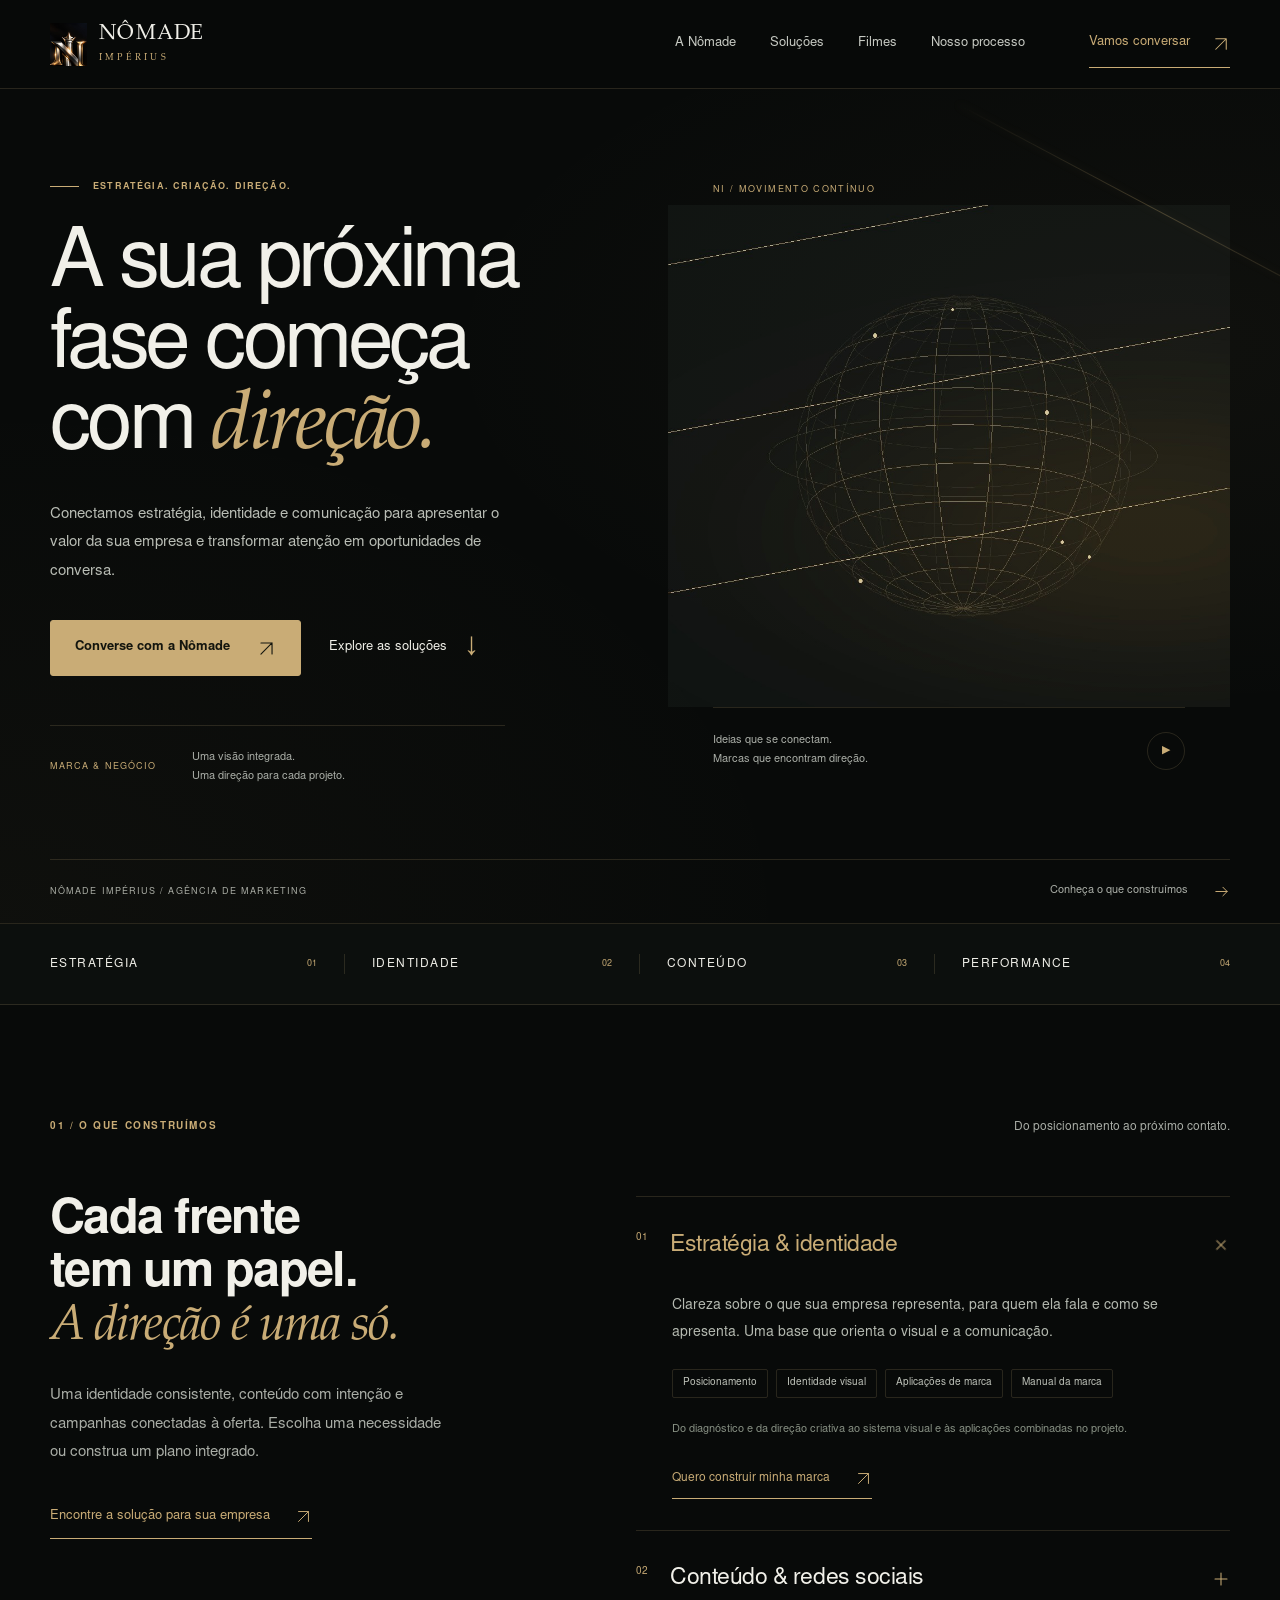
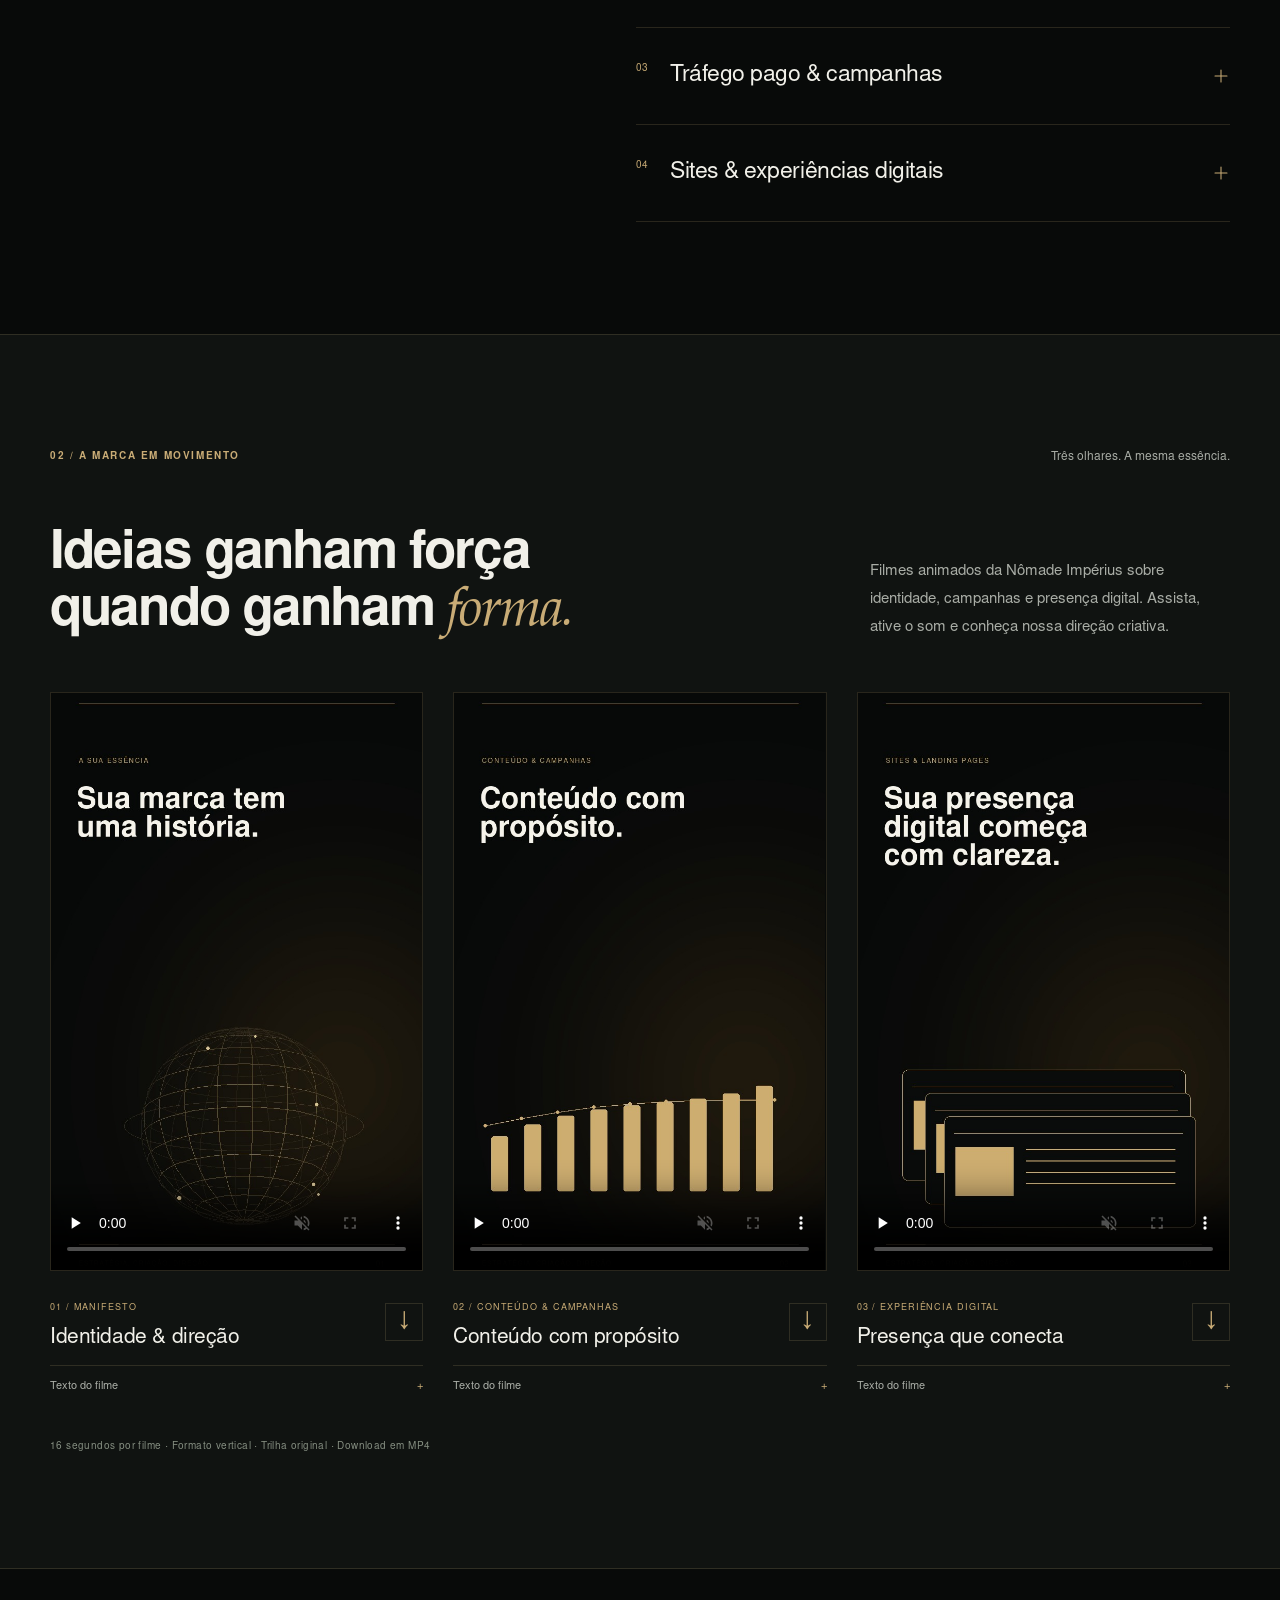
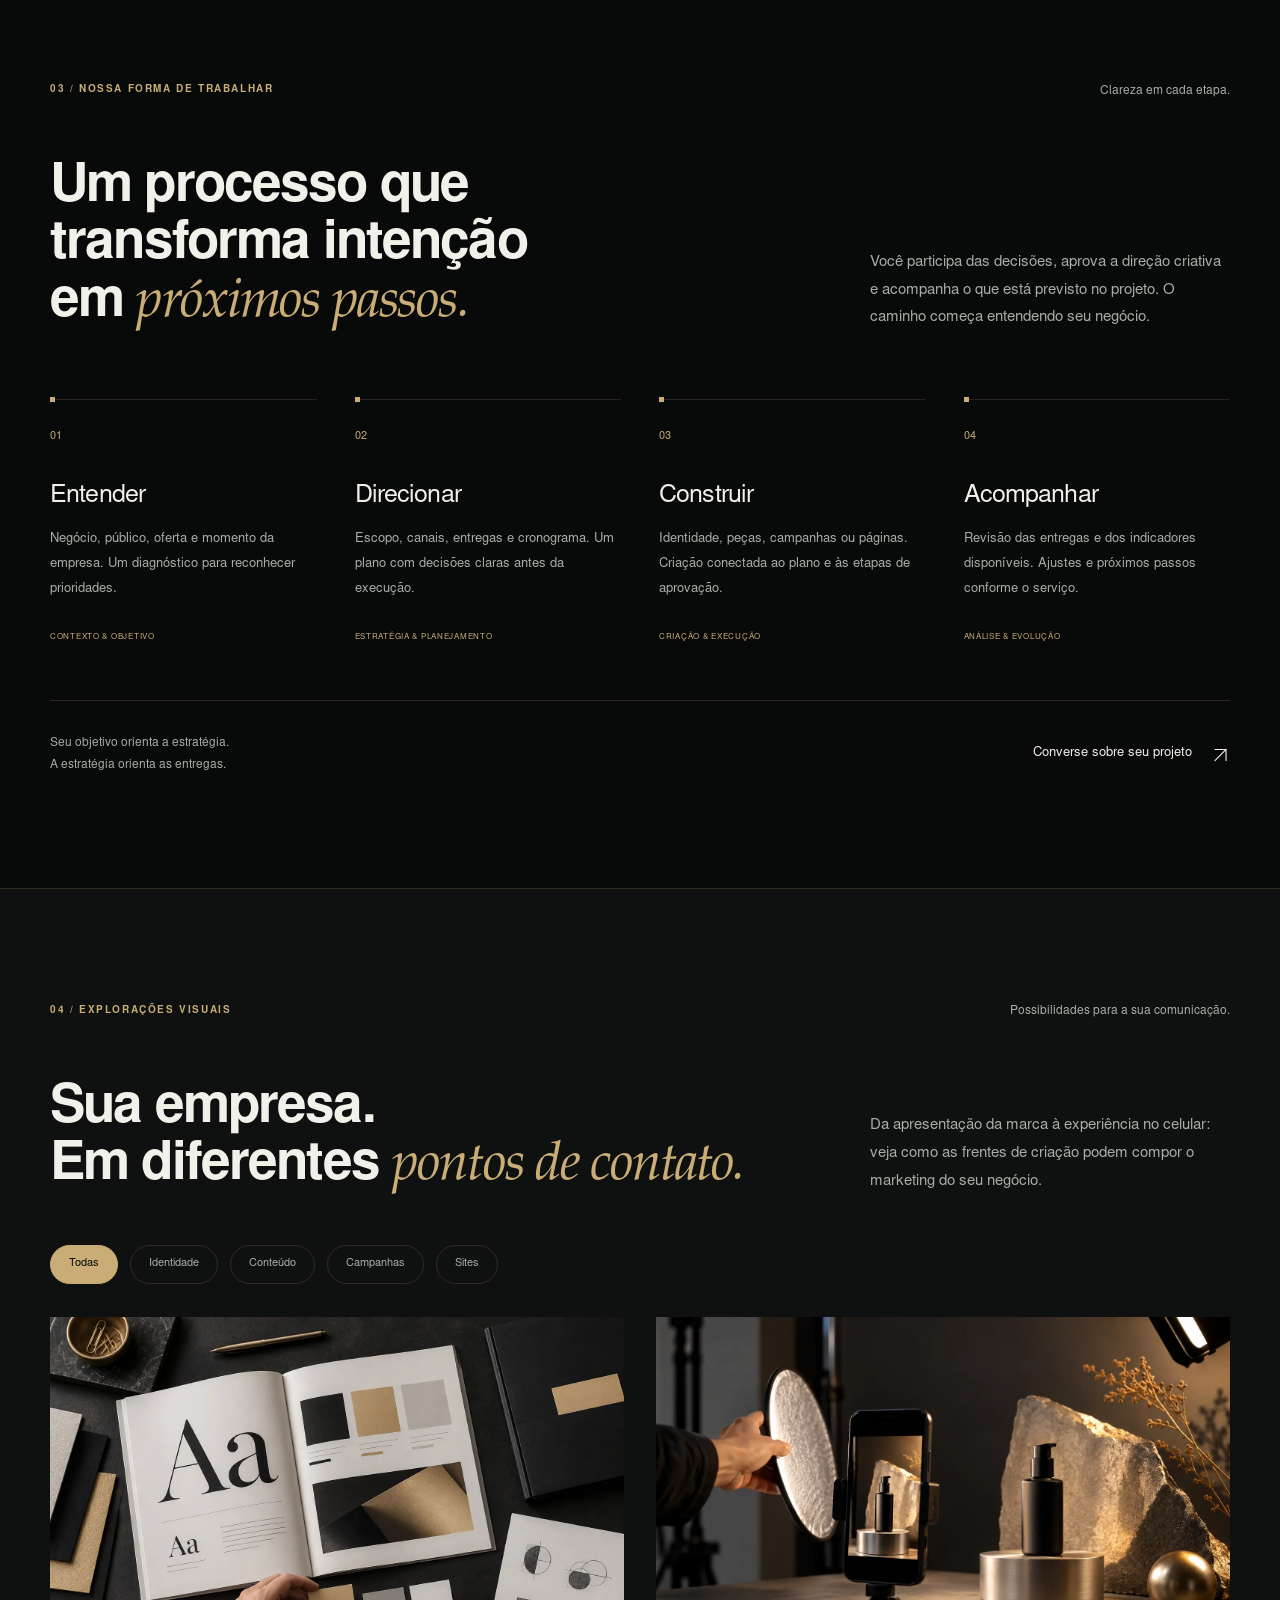
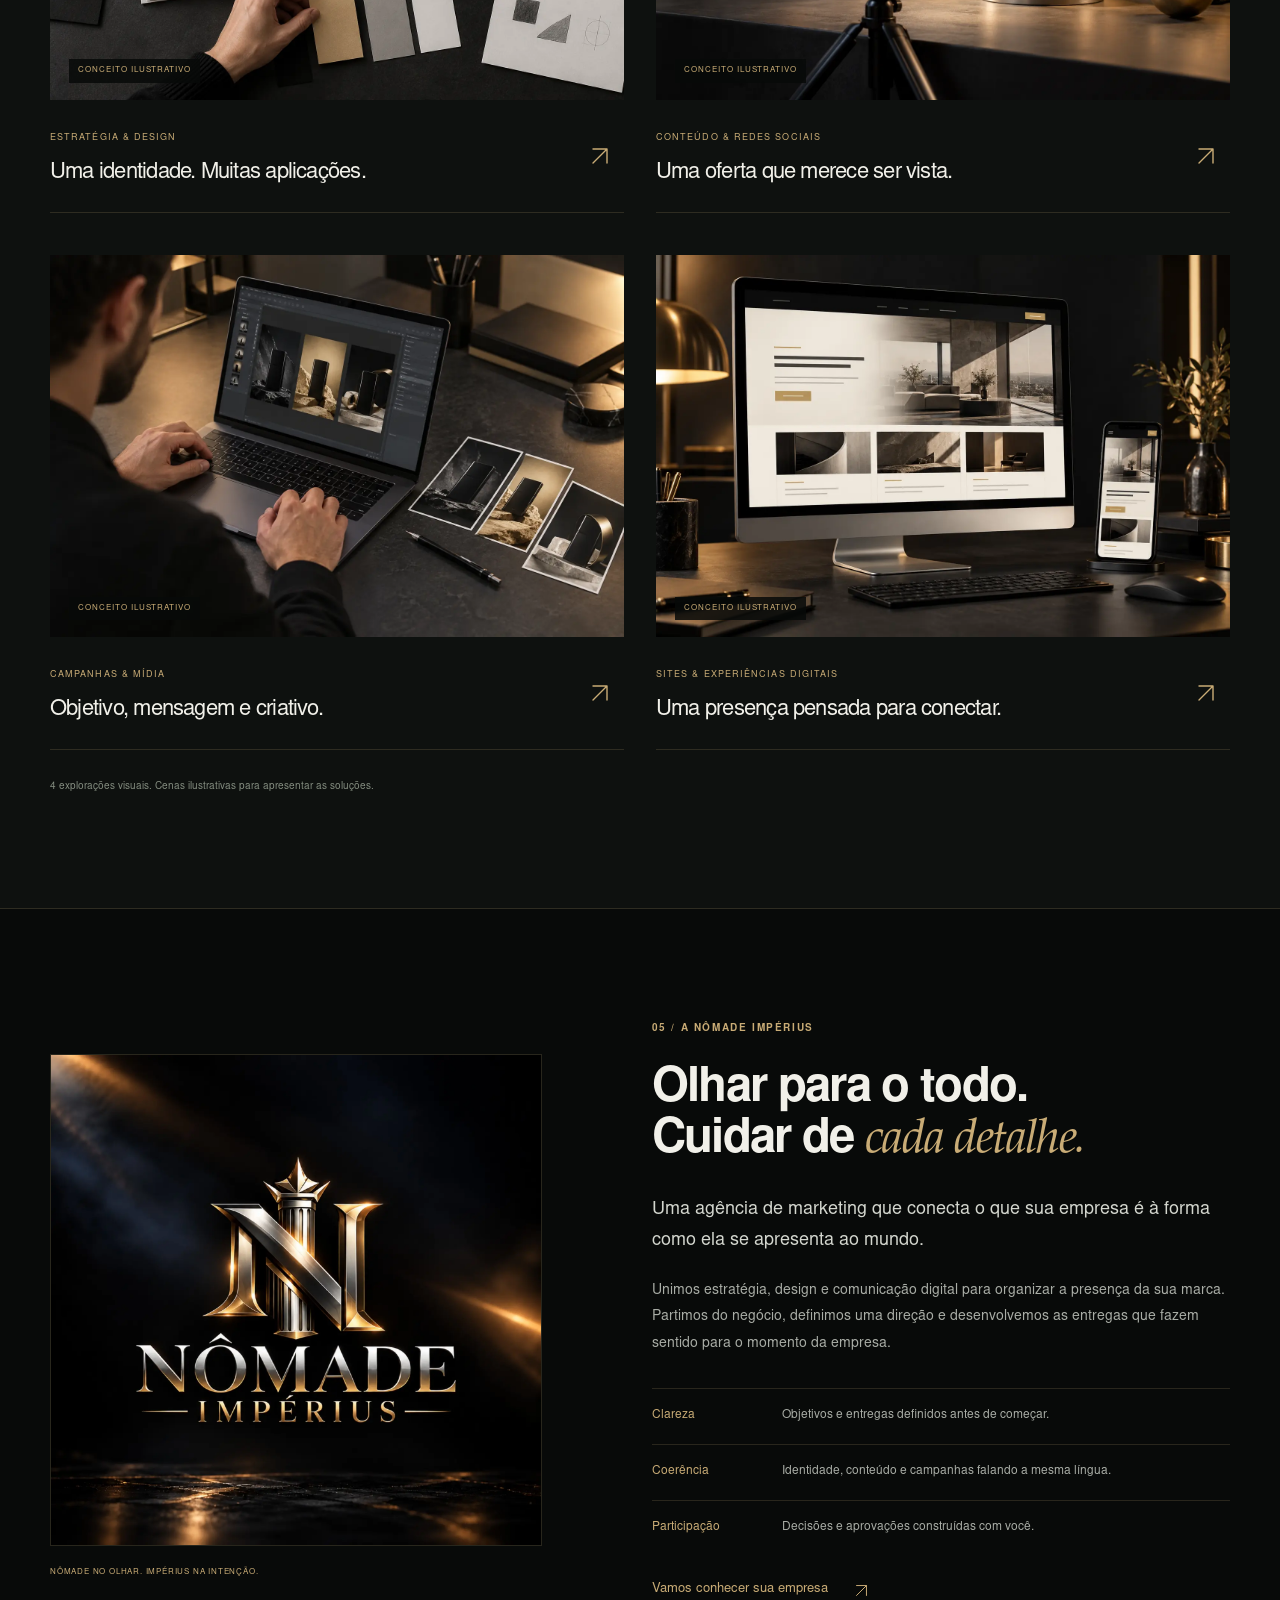
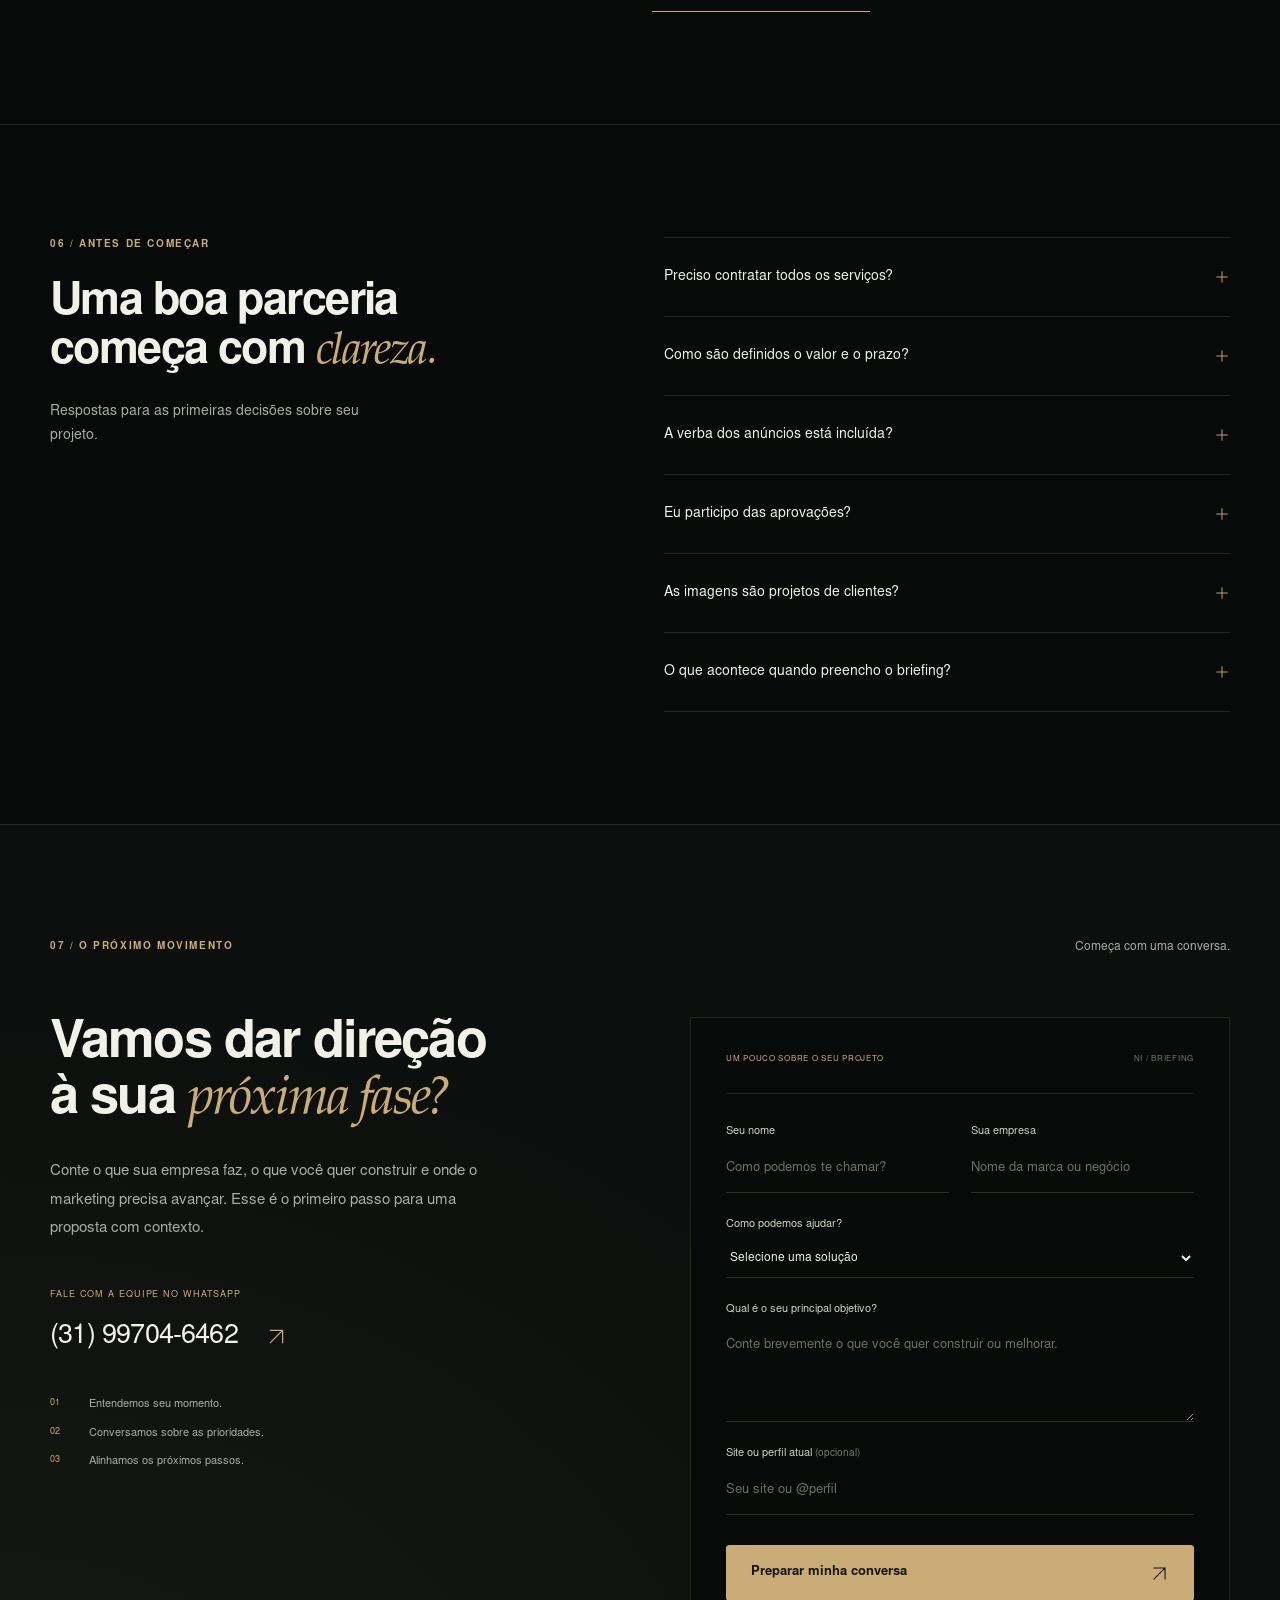
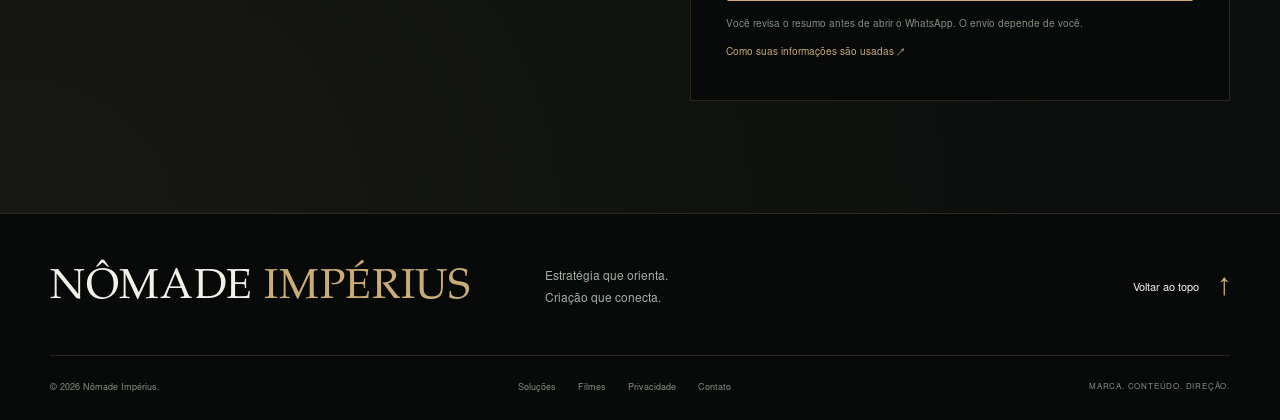
==== commit b1d74f37: "Renovar site e integrar filmes da marca Novo design institucional preto e dourado, serviços detalhad" ====
--- a/index.html
+++ b/index.html
@@ -1,84 +1,45 @@
 <!doctype html>
 <html lang="pt-BR">
 <head>
-  <meta charset="utf-8">
-  <meta name="viewport" content="width=device-width, initial-scale=1">
-  <meta name="theme-color" content="#090a0b">
-  <meta name="description" content="Agência de marketing com branding, gestão de redes sociais, tráfego pago e criação de sites. Conheça os serviços da Nômade Impérius.">
-  <meta property="og:type" content="website">
-  <meta property="og:locale" content="pt_BR">
-  <meta property="og:title" content="Nômade Impérius — Agência de Marketing">
-  <meta property="og:description" content="Estratégia, design, redes sociais e anúncios para conectar sua empresa a novos clientes. Conheça a Nômade Impérius.">
-  <meta property="og:url" content="https://nomadeimperius.github.io/">
-  <link rel="canonical" href="https://nomadeimperius.github.io/">
-  <meta property="og:image" content="https://nomadeimperius.github.io/nomade-brand-hero-v1.webp">
-  <title>Nômade Impérius — Agência de Marketing</title>
-  <link rel="icon" type="image/png" href="nomade-imperius.png">
-  <link rel="preload" as="font" type="font/otf" crossorigin href="sans-regular.otf">
-  <link rel="preload" as="image" href="nomade-brand-hero-v1.webp">
-  <script src="config.js?v=whatsapp-1" defer></script>
-  <script src="experience-data.js" defer></script>
-  <script src="app.js?v=whatsapp-1" defer></script>
-  <script src="navigation.js" defer></script>
-  <script src="enhancements.js" defer></script>
-  <link rel="stylesheet" href="portfolio-art.css">
-  <link rel="stylesheet" href="site.css?v=dark-sections-1">
-<link rel="stylesheet" href="hero-layout.css?v=layout-1">
-<link rel="stylesheet" href="auras.css?v=dark-sections-1">
+  <meta charset="utf-8"><meta name="viewport" content="width=device-width,initial-scale=1">
+  <title>Nômade Impérius — Estratégia, criação e direção</title>
+  <meta name="description" content="Estratégia, branding, conteúdo, campanhas e sites. A Nômade Impérius conecta marca e negócio com uma direção clara para cada projeto.">
+  <meta name="theme-color" content="#080a09"><meta property="og:type" content="website"><meta property="og:locale" content="pt_BR"><meta property="og:site_name" content="Nômade Impérius"><meta property="og:title" content="Nômade Impérius — A próxima fase da sua marca"><meta property="og:description" content="Estratégia que orienta. Criação que conecta. Conheça a Nômade Impérius."><meta property="og:url" content="https://nomadeimperius.github.io/"><meta property="og:image" content="https://nomadeimperius.github.io/nomade-orbita-v2.jpg">
+  <link rel="canonical" href="https://nomadeimperius.github.io/"><link rel="icon" href="nomade-imperius.png"><link rel="preload" as="font" href="sans-regular.otf" type="font/otf" crossorigin><link rel="preload" as="font" href="editorial-italic.otf" type="font/otf" crossorigin><link rel="stylesheet" href="agency-v2.css?v=2">
+  <script src="config.js?v=whatsapp-1" defer></script><script src="agency-v2.js?v=2" defer></script>
 </head>
-<body><a class="skip-link" href="#conteudo">Ir para o conteúdo</a>
-<svg class="svg-defs" xmlns="http://www.w3.org/2000/svg" aria-hidden="true">
-    <symbol id="arrow-up-right" viewBox="0 0 24 24"><path d="M5 19 19 5M5 5h14v14"/></symbol>
-    <symbol id="arrow-right" viewBox="0 0 24 24"><path d="M4 12h16m-6-6 6 6-6 6"/></symbol>
-    <symbol id="plus" viewBox="0 0 24 24"><path d="M12 5v14M5 12h14"/></symbol>
-    <symbol id="check" viewBox="0 0 24 24"><path d="m5 12 4 4L19 6"/></symbol>
-  <symbol id="chevron" viewBox="0 0 24 24"><path d="m6 9 6 6 6-6"/></symbol><symbol id="brand-icon" viewBox="0 0 24 24"><path d="m12 3 3 6 6 3-6 3-3 6-3-6-6-3 6-3z"/></symbol><symbol id="content-icon" viewBox="0 0 24 24"><rect x="4" y="3" width="16" height="18" rx="2"/><path d="M8 8h8M8 12h8M8 16h5"/></symbol><symbol id="campaign-icon" viewBox="0 0 24 24"><path d="m4 14 4-4 4 3 8-9M15 4h5v5M4 20h16"/></symbol><symbol id="website-icon" viewBox="0 0 24 24"><rect x="3" y="4" width="18" height="16" rx="2"/><path d="M3 9h18M7 6.5h.1M10 6.5h.1M8 13l-2 2 2 2M16 13l2 2-2 2"/></symbol></svg>
-<header class="site-header"><div class="header-inner shell"><a class="wordmark" href="#inicio" aria-label="Nômade Impérius, início"><span class="brand-crop" aria-hidden="true"><img src="nomade-imperius.png" alt="" width="1536" height="1536"></span><span class="brand-name">NÔMADE<span>IMPÉRIUS</span></span></a><button class="menu-toggle" type="button" aria-controls="navigation" aria-expanded="false" aria-label="Abrir menu"><span></span><span></span><span></span></button><nav class="navigation" id="navigation" aria-label="Navegação principal"><div class="nav-group"><button class="nav-group-toggle" type="button" aria-expanded="false" aria-controls="menu-about">A Nômade <svg aria-hidden="true"><use href="#chevron"/></svg></button><div class="mega-panel" id="menu-about" hidden><div class="shell mega-layout"><div class="mega-intro"><span>CONHEÇA A AGÊNCIA</span><h2>Marketing pensado para o seu negócio.</h2><p>Conheça a agência e veja como organizamos estratégia, criação e execução.</p></div><div class="mega-links"><a href="#essencia">Nossa agência <span>Estratégia e criação para empresas</span></a><a href="#processo">Nosso processo <span>Do primeiro contato à entrega</span></a><a href="#estudos">Marketing na prática <span>Conheça as frentes de trabalho</span></a></div></div></div></div><div class="nav-group"><button class="nav-group-toggle" type="button" aria-expanded="false" aria-controls="menu-services">Soluções <svg aria-hidden="true"><use href="#chevron"/></svg></button><div class="mega-panel" id="menu-services" hidden><div class="shell mega-layout"><div class="mega-intro"><span>SERVIÇOS DE MARKETING</span><h2>O marketing da sua empresa, conectado.</h2><p>Da identidade visual ao anúncio: serviços que trabalham para o mesmo objetivo.</p></div><div class="mega-links mega-service-links"><a href="#solucoes" data-select-tab="tab-marca">Branding e identidade visual <span>Posicionamento, logo e sistema visual</span></a><a href="#solucoes" data-select-tab="tab-conteudo">Gestão de redes sociais <span>Calendário, posts, roteiros e legendas</span></a><a href="#solucoes" data-select-tab="tab-campanhas">Tráfego pago e campanhas <span>Público, anúncios e acompanhamento</span></a><a href="#solucoes" data-select-tab="tab-sites">Sites e landing pages <span>Design, texto e captação de contatos</span></a></div></div></div></div><a href="#processo">Como funciona</a><a href="#duvidas">Dúvidas</a><div class="nav-actions"><a class="nav-secondary" href="#direcionamento">Encontrar solução</a><a class="button button-gold nav-contact" href="#contato" data-contact-link>Fale com a equipe <svg aria-hidden="true"><use href="#arrow-up-right"/></svg></a></div></nav></div></header>
-<main id="conteudo"><section class="hero" id="inicio" aria-labelledby="hero-title">
-<div class="shell hero-container">
-<div class="hero-lead"><p class="eyebrow"><span class="hero-kicker-line" aria-hidden="true"></span>NÔMADE IMPÉRIUS · AGÊNCIA DE MARKETING</p>
-<h1 id="hero-title">Sua marca forte.<br>Seu marketing<br><span>em movimento.</span></h1>
-<p class="hero-description">Estratégia, design, redes sociais e tráfego pago conectados para divulgar sua empresa e transformar interesse em oportunidades de venda.</p>
-<div class="hero-actions"><a class="button button-gold" href="#contato" data-contact-link>Vamos falar do seu negócio <svg aria-hidden="true"><use href="#arrow-up-right"></use></svg></a><a class="button button-outline" href="#solucoes">Explore os serviços <svg aria-hidden="true"><use href="#arrow-right"></use></svg></a></div>
-<p class="hero-note">Da identidade visual ao anúncio.<br>Uma direção para cada etapa do seu marketing.</p>
-<div class="hero-quicklinks"><a href="#direcionamento"><span>01 / ENCONTRE SEU CAMINHO</span><strong>Qual serviço faz sentido agora? <svg aria-hidden="true"><use href="#arrow-up-right"></use></svg></strong></a><a href="#estudos"><span>02 / MARKETING NA PRÁTICA</span><strong>Veja as frentes de trabalho <svg aria-hidden="true"><use href="#arrow-up-right"></use></svg></strong></a></div>
-</div>
-<figure class="hero-brand"><div class="hero-brand-frame"><img class="hero-brand-image" src="nomade-brand-hero-v1.webp" width="1536" height="1536" alt="Nômade Impérius: monograma NI com coluna e coroa, em dourado e prata sobre fundo preto." fetchpriority="high" decoding="async"></div><figcaption><span>ESTRATÉGIA &amp; CRIAÇÃO</span><i aria-hidden="true"></i><span>MARCA &amp; NEGÓCIO</span></figcaption></figure>
-</div><div class="hero-baseline shell"><span>CLAREZA NA ESTRATÉGIA.</span><span>IDENTIDADE NA CRIAÇÃO.</span><a href="#solucoes">Explore a Nômade <svg aria-hidden="true"><use href="#arrow-right"></use></svg></a></div>
-</section><div class="quick-services shell" aria-label="Acesso rápido às soluções"><a href="#solucoes" data-select-tab="tab-marca"><svg aria-hidden="true"><use href="#brand-icon"/></svg><span>Branding e identidade<small>Posicionamento e design</small></span><svg aria-hidden="true"><use href="#arrow-right"/></svg></a><a href="#solucoes" data-select-tab="tab-conteudo"><svg aria-hidden="true"><use href="#content-icon"/></svg><span>Redes sociais<small>Conteúdo com planejamento</small></span><svg aria-hidden="true"><use href="#arrow-right"/></svg></a><a href="#solucoes" data-select-tab="tab-campanhas"><svg aria-hidden="true"><use href="#campaign-icon"/></svg><span>Tráfego pago<small>Anúncios e campanhas</small></span><svg aria-hidden="true"><use href="#arrow-right"/></svg></a><a href="#solucoes" data-select-tab="tab-sites"><svg aria-hidden="true"><use href="#website-icon"/></svg><span>Sites e landing pages<small>Páginas para seu negócio</small></span><svg aria-hidden="true"><use href="#arrow-right"/></svg></a></div>
-<section class="solutions section-space dark-section" id="solucoes" aria-labelledby="solutions-title"><div class="shell">
-<div class="section-heading reveal"><div><p class="eyebrow">01 / SERVIÇOS DA AGÊNCIA</p><h2 id="solutions-title">Estratégia, criação e execução para o seu marketing.</h2></div><p>Escolha uma frente de trabalho ou conecte os serviços em um plano para sua empresa.</p></div>
-<div class="solutions-grid reveal"><div class="solutions-tabs" role="tablist" aria-label="Serviços de marketing da Nômade Impérius" aria-orientation="horizontal"><button class="solution-tab" id="tab-marca" role="tab" type="button" aria-selected="true" aria-controls="panel-marca" tabindex="0"><span class="tab-index">01</span><span><strong>Branding e identidade</strong><small>Posicionamento que orienta o design.</small></span><svg aria-hidden="true"><use href="#arrow-up-right"></use></svg></button><button class="solution-tab" id="tab-conteudo" role="tab" type="button" aria-selected="false" aria-controls="panel-conteudo" tabindex="-1"><span class="tab-index">02</span><span><strong>Redes sociais</strong><small>Planejamento, criação e consistência.</small></span><svg aria-hidden="true"><use href="#arrow-up-right"></use></svg></button><button class="solution-tab" id="tab-campanhas" role="tab" type="button" aria-selected="false" aria-controls="panel-campanhas" tabindex="-1"><span class="tab-index">03</span><span><strong>Tráfego pago</strong><small>Anúncios com público e objetivo.</small></span><svg aria-hidden="true"><use href="#arrow-up-right"></use></svg></button><button class="solution-tab" id="tab-sites" role="tab" type="button" aria-selected="false" aria-controls="panel-sites" tabindex="-1"><span class="tab-index">04</span><span><strong>Sites e landing pages</strong><small>Sua oferta com um próximo passo claro.</small></span><svg aria-hidden="true"><use href="#arrow-up-right"></use></svg></button></div><div class="solution-panels"><div class="solution-panel" id="panel-marca" role="tabpanel" aria-labelledby="tab-marca" tabindex="0"><div class="service-preview preview-brand" aria-hidden="true"><div class="preview-head"><span>01 / BRANDING</span><span>EXEMPLO VISUAL</span></div><div class="brand-preview-grid"><strong class="preview-statement">Posicionamento<br>com <em>identidade.</em></strong><span class="brand-monotype">Aa</span></div><div class="brand-preview-palette"><div><i></i><span>PRETO</span></div><div><i></i><span>DOURADO</span></div><div><i></i><span>PRATA</span></div></div><div class="preview-foot"><span>Da mensagem ao design.</span><span>UMA MARCA CONSISTENTE ↗</span></div></div><div class="panel-description"><h3>Uma identidade que faz sua empresa ser reconhecida.</h3><p>Definimos como sua marca se apresenta ao mercado: posicionamento, mensagem, logo, cores e tipografia. O objetivo é criar uma identidade consistente para seu perfil, suas campanhas e seus materiais comerciais.</p><ul class="inline-list"><li>Posicionamento</li><li>Identidade visual</li><li>Manual da marca</li></ul></div><details class="deliverable-details"><summary>Entregas que podem compor o serviço <svg aria-hidden="true"><use href="#plus"></use></svg></summary><ul><li>Análise do público, dos concorrentes e dos diferenciais do negócio.</li><li>Definição da mensagem central e do tom de voz.</li><li>Criação ou revisão da logo, paleta de cores e tipografia.</li><li>Manual de uso e aplicações da identidade conforme a proposta.</li></ul></details><a class="text-link service-cta" href="#contato" data-service-choice="brand">Quero criar uma identidade para minha empresa <svg aria-hidden="true"><use href="#arrow-up-right"></use></svg></a></div><div class="solution-panel" id="panel-conteudo" role="tabpanel" aria-labelledby="tab-conteudo" tabindex="0" hidden><div class="service-preview preview-content" aria-hidden="true"><div class="preview-head"><span>02 / REDES SOCIAIS</span><span>EXEMPLO VISUAL</span></div><div class="content-preview-grid"><div class="preview-calendar"><span class="preview-small-label">PLANEJAMENTO EDITORIAL</span><div><span>SEG</span><p>Conteúdo<br>de marca<small>POST + LEGENDA</small></p></div><div><span>QUA</span><p>Produto<br>em destaque<small>ROTEIRO PARA REELS</small></p></div><div><span>SEX</span><p>Oferta<br>e ação<small>STORIES</small></p></div></div><div class="preview-post"><span>SEU NEGÓCIO</span><strong>Conteúdo<br>que cria<br><em>conexão.</em></strong><span>Planejado para sua marca. ↗</span></div></div><div class="preview-foot"><span>Planejamento. Criação. Consistência.</span><span>↗</span></div></div><div class="panel-description"><h3>Redes sociais com conteúdo, frequência e objetivo.</h3><p>Planejamos o conteúdo da sua empresa e criamos posts, legendas, roteiros para Reels e sequências de stories. Cada publicação parte do seu público, da sua oferta e do papel das redes sociais no negócio.</p><ul class="inline-list"><li>Calendário editorial</li><li>Posts e legendas</li><li>Reels e stories</li></ul></div><details class="deliverable-details"><summary>Entregas que podem compor o serviço <svg aria-hidden="true"><use href="#plus"></use></svg></summary><ul><li>Análise do perfil e definição dos temas de conteúdo.</li><li>Calendário de publicações e planejamento dos formatos.</li><li>Design de posts, carrosséis, legendas e roteiros para vídeos.</li><li>Organização da rotina de aprovação e acompanhamento do conteúdo.</li></ul></details><a class="text-link service-cta" href="#contato" data-service-choice="content">Quero organizar as redes sociais da minha empresa <svg aria-hidden="true"><use href="#arrow-up-right"></use></svg></a></div><div class="solution-panel" id="panel-campanhas" role="tabpanel" aria-labelledby="tab-campanhas" tabindex="0" hidden><div class="service-preview preview-campaign" aria-hidden="true"><div class="preview-head"><span>03 / TRÁFEGO PAGO</span><span>EXEMPLO VISUAL</span></div><strong class="preview-statement">Cada anúncio<br>tem <em>um objetivo.</em></strong><div class="campaign-preview-stages"><div><span>01</span><strong>Público</strong><small>Quem você quer alcançar.</small></div><div><span>02</span><strong>Mensagem</strong><small>O que a sua oferta resolve.</small></div><div><span>03</span><strong>Criativo</strong><small>Como chamar atenção.</small></div><div><span>04</span><strong>Contato</strong><small>Qual é o próximo passo.</small></div></div><div class="preview-foot"><span>META ADS / GOOGLE ADS</span><span>CRIAR. ANALISAR. AJUSTAR. ↗</span></div></div><div class="panel-description"><h3>Anúncios para aproximar sua oferta do público certo.</h3><p>Planejamos campanhas no Instagram, Facebook e Google, com definição de público, criação dos anúncios e acompanhamento dos indicadores. Os ajustes consideram o objetivo da campanha e a verba disponível.</p><ul class="inline-list"><li>Meta Ads</li><li>Google Ads</li><li>Criativos e análise</li></ul></div><details class="deliverable-details"><summary>Entregas que podem compor o serviço <svg aria-hidden="true"><use href="#plus"></use></svg></summary><ul><li>Definição do objetivo, do público e da verba de mídia.</li><li>Planejamento da oferta, dos anúncios e da página de destino.</li><li>Criação de textos e peças para os formatos combinados.</li><li>Acompanhamento de alcance, cliques, contatos e custo por resultado.</li></ul></details><a class="text-link service-cta" href="#contato" data-service-choice="campaigns">Quero planejar meus anúncios <svg aria-hidden="true"><use href="#arrow-up-right"></use></svg></a></div><div class="solution-panel" id="panel-sites" role="tabpanel" aria-labelledby="tab-sites" tabindex="0" hidden><div class="service-preview preview-web" aria-hidden="true"><div class="preview-head"><span>04 / SITES E LANDING PAGES</span><span>EXEMPLO VISUAL</span></div><div class="preview-browser"><div class="preview-browser-bar"><i></i><i></i><i></i><span>SEU NEGÓCIO / ONLINE</span></div><div class="preview-web-page"><span>UMA PÁGINA. UM NOVO CONTATO.</span><strong>Sua empresa.<br>Sua oferta.<br><em>Seu espaço.</em></strong><span class="preview-site-button">Fale com a empresa ↗</span><div class="preview-website-art"><i></i><i></i><i></i></div></div></div><div class="preview-phone"><span class="preview-phone-top"></span><div><span>SUA MARCA</span><i></i><strong>Uma oferta<br>bem apresentada.</strong><b></b><p></p><p></p></div></div><div class="preview-foot"><span>Responsivo em cada tela.</span><span>DESIGN + TEXTO + CONTATO ↗</span></div></div><div class="panel-description"><h3>Uma página feita para apresentar, explicar e captar contatos.</h3><p>Criamos sites institucionais e landing pages com design responsivo, texto de apresentação e chamadas para ação. A página conecta sua oferta a uma conversa no WhatsApp, formulário ou outro canal definido no projeto.</p><ul class="inline-list"><li>Sites institucionais</li><li>Páginas de vendas</li><li>Captação de contatos</li></ul></div><details class="deliverable-details"><summary>Entregas que podem compor o serviço <svg aria-hidden="true"><use href="#plus"></use></svg></summary><ul><li>Estrutura da página e texto orientado à sua oferta.</li><li>Design alinhado à identidade da empresa.</li><li>Adaptação para celular, tablet e computador.</li><li>Botões, formulários e integrações previstos no escopo.</li></ul></details><a class="text-link service-cta" href="#contato" data-service-choice="pages">Quero um site ou uma landing page <svg aria-hidden="true"><use href="#arrow-up-right"></use></svg></a></div></div></div>
-<p class="scope-note">Quantidade de peças, canais, frequência, prazos e acompanhamento são definidos na proposta. A verba de anúncios é separada do serviço de criação ou gestão.</p></div></section>
-<section class="essence section-space" id="essencia" aria-labelledby="essence-title"><div class="shell essence-grid"><p class="eyebrow section-label reveal">02 / SOBRE A NÔMADE IMPÉRIUS</p><div class="essence-content reveal"><h2 id="essence-title">Uma agência de marketing que conecta marca e negócio.</h2><div class="essence-text"><p>O marketing precisa explicar o que você vende, mostrar por que sua empresa merece atenção e facilitar o contato de quem se interessa.</p><p>A Nômade Impérius une estratégia, design e comunicação digital para organizar essa jornada. Trabalhamos o posicionamento da marca, o conteúdo das redes, os anúncios e as páginas que apresentam sua oferta.</p></div><div class="brand-principles"><span>Estratégia antes da criação</span><span>Conteúdo alinhado à oferta</span><span>Acompanhamento para ajustar</span></div></div></div></section>
-<section class="process section-space dark-section" id="processo" aria-labelledby="process-title"><div class="shell"><div class="section-heading reveal"><div><p class="eyebrow">03 / COMO A AGÊNCIA TRABALHA</p><h2 id="process-title">Do objetivo do negócio à execução do marketing.</h2></div><p>Você acompanha as decisões, aprova as peças e sabe o que está previsto em cada etapa.</p></div><ol class="process-list"><li class="reveal"><span class="process-number">01</span><h3>Diagnóstico</h3><p>Entendemos seu produto ou serviço, seu público, seus canais atuais e o que você precisa melhorar no marketing.</p><span class="process-outcome">NEGÓCIO, PÚBLICO E OBJETIVO</span></li><li class="reveal"><span class="process-number">02</span><h3>Planejamento</h3><p>Definimos prioridades, canais, entregas, cronograma e indicadores para orientar o trabalho.</p><span class="process-outcome">PLANO E ESCOPO DO PROJETO</span></li><li class="reveal"><span class="process-number">03</span><h3>Criação e execução</h3><p>Desenvolvemos a identidade, os conteúdos, os anúncios ou as páginas previstos no plano, com etapas de aprovação.</p><span class="process-outcome">PEÇAS E AÇÕES EM PRÁTICA</span></li><li class="reveal"><span class="process-number">04</span><h3>Acompanhamento</h3><p>Revisamos as entregas e os indicadores disponíveis para identificar ajustes no conteúdo e nas campanhas.</p><span class="process-outcome">ANÁLISE E PRÓXIMOS AJUSTES</span></li></ol><div class="project-agreement reveal"><div><span class="eyebrow">UMA PARCERIA COM ESCOPO CLARO</span><h3>O que será feito.<br>Como será acompanhado.</h3></div><ul><li><svg aria-hidden="true"><use href="#check"></use></svg>Entregas, canais e cronograma definidos na proposta.</li><li><svg aria-hidden="true"><use href="#check"></use></svg>Aprovação da direção e das peças com sua participação.</li><li><svg aria-hidden="true"><use href="#check"></use></svg>Rotina de revisão e acompanhamento combinada por serviço.</li></ul></div></div></section>
-<section class="studies section-space" id="estudos" aria-labelledby="studies-title"><div class="shell"><div class="section-heading reveal"><div><p class="eyebrow">04 / MARKETING NA PRÁTICA</p><h2 id="studies-title">O que entra no marketing da sua empresa.</h2></div><p>Conheça as frentes de trabalho e veja como cada uma participa da divulgação do seu negócio.</p></div><div class="study-controls"><div class="study-filters" role="group" aria-label="Filtrar frentes de marketing"><button type="button" data-project-filter="all" aria-pressed="true">Todos</button><button type="button" data-project-filter="brand" aria-pressed="false">Branding</button><button type="button" data-project-filter="content" aria-pressed="false">Redes sociais</button><button type="button" data-project-filter="campaigns" aria-pressed="false">Tráfego pago</button><button type="button" data-project-filter="pages" aria-pressed="false">Sites</button></div><p id="study-count" role="status" aria-live="polite">4 frentes de marketing</p></div><div class="concept-grid" data-filter="all"><article class="concept-card reveal" data-project-category="brand"><div class="concept-art service-photo"><img src="branding-service-v1.webp" alt="Designer organizando cores e um manual de identidade visual em uma mesa preta e prata." width="1536" height="1024" loading="lazy" decoding="async"><span class="art-label">IMAGEM ILUSTRATIVA</span></div><div class="concept-meta"><div><p>01 / BRANDING</p><h3>Branding e identidade visual</h3><p class="concept-description">Posicionamento e design aplicados à apresentação da sua empresa.</p></div><button class="concept-open" type="button" data-project="brand" aria-label="Conhecer o serviço de branding e identidade visual"><svg aria-hidden="true"><use href="#arrow-up-right"></use></svg></button></div></article><article class="concept-card reveal" data-project-category="content"><div class="concept-art service-photo"><img src="social-content-service-v1.webp" alt="Celular em tripé e produção de uma fotografia de produto para conteúdo de redes sociais." width="1536" height="1024" loading="lazy" decoding="async"><span class="art-label">IMAGEM ILUSTRATIVA</span></div><div class="concept-meta"><div><p>02 / REDES SOCIAIS</p><h3>Conteúdo para redes sociais</h3><p class="concept-description">Planejamento, posts, legendas e roteiros conectados à sua oferta.</p></div><button class="concept-open" type="button" data-project="content" aria-label="Conhecer o serviço de conteúdo para redes sociais"><svg aria-hidden="true"><use href="#arrow-up-right"></use></svg></button></div></article><article class="concept-card reveal" data-project-category="campaigns"><div class="concept-art service-photo"><img src="paid-media-service-v1.webp" alt="Cena ilustrativa de planejamento de anúncios com peças criativas em um computador." width="1536" height="1024" loading="lazy" decoding="async"><span class="art-label">IMAGEM ILUSTRATIVA</span></div><div class="concept-meta"><div><p>03 / TRÁFEGO PAGO</p><h3>Anúncios e campanhas</h3><p class="concept-description">Público, mensagem e criativos organizados para divulgar seu negócio.</p></div><button class="concept-open" type="button" data-project="campaigns" aria-label="Conhecer o serviço de anúncios e campanhas"><svg aria-hidden="true"><use href="#arrow-up-right"></use></svg></button></div></article><article class="concept-card reveal" data-project-category="pages"><div class="concept-art service-photo"><img src="website-service-v1.webp" alt="Site ilustrativo exibido em computador e celular para demonstrar um layout responsivo." width="1536" height="1024" loading="lazy" decoding="async"><span class="art-label">IMAGEM ILUSTRATIVA</span></div><div class="concept-meta"><div><p>04 / SITES E PÁGINAS</p><h3>Sites e landing pages</h3><p class="concept-description">Sua empresa e sua oferta apresentadas com um caminho claro até o contato.</p></div><button class="concept-open" type="button" data-project="pages" aria-label="Conhecer o serviço de sites e landing pages"><svg aria-hidden="true"><use href="#arrow-up-right"></use></svg></button></div></article></div><p class="scope-note">Imagens ilustrativas criadas para apresentar os serviços. As cenas não representam projetos de clientes ou resultados de campanhas.</p></div></section>
-<section class="direction section-space" id="direcionamento" aria-labelledby="direction-title"><div class="shell direction-grid"><div class="direction-copy reveal"><p class="eyebrow">05 / SEU PLANO COMEÇA AQUI</p><h2 id="direction-title">Por onde começar o marketing da sua empresa?</h2><p>Responda sobre o momento do negócio, o principal desafio e o objetivo. Você recebe uma sugestão de serviço para iniciar a conversa.</p><ol class="direction-promises"><li><span>01</span> Conte o momento do negócio.</li><li><span>02</span> Escolha seu desafio de marketing.</li><li><span>03</span> Leve a sugestão ao briefing.</li></ol><p class="direction-note">A sugestão orienta o primeiro contato. O plano de marketing é definido depois de entender o negócio.</p></div><div class="guide-card reveal"><div class="guide-top"><span class="eyebrow">SEU PLANO COMEÇA AQUI</span><span aria-hidden="true">✦</span></div><p class="sr-only" id="guide-announcer" role="status" aria-live="polite"></p><div id="guide-root"><p>Conheça os serviços ou conte qual desafio de marketing sua empresa quer resolver.</p><a class="text-link" href="#contato">Preparar meu projeto ↗</a></div></div></div></section>
-<section class="contact section-space dark-section" id="contato" aria-labelledby="contact-title">
-      <div class="shell contact-grid">
-        <div class="contact-copy reveal"><p class="eyebrow">06 / CONVERSE COM A AGÊNCIA</p><h2 id="contact-title">Vamos planejar o marketing da sua empresa?</h2><p>Conte o que sua empresa vende, como divulga hoje e qual objetivo quer trabalhar. Essas informações ajudam a preparar uma proposta de marketing.</p><div class="contact-signature"><span class="small-star" aria-hidden="true">✦</span><span>Seu objetivo orienta a estratégia.<br>A estratégia orienta as entregas.</span></div><div class="brief-explainer"><h3>O que acontece depois?</h3><ol><li>Você informa o negócio, o serviço de interesse e o objetivo.</li><li>Revisa, copia ou compartilha seu resumo.</li><li>Compartilha com a agência para conversar sobre serviços, escopo e proposta.</li></ol><span>O formulário prepara a conversa. Ele não confirma contratação nem envia os dados automaticamente.</span></div><div class="direct-contact" id="direct-contact" hidden></div></div>
-        <div class="briefing-box reveal">
-          <div class="briefing-heading"><span class="eyebrow">BRIEFING DE MARKETING</span><span aria-hidden="true">↗</span></div>
-          <form id="briefing-form">
-            <fieldset class="briefing-fields" id="briefing-fields" disabled><legend class="sr-only">Informações do seu projeto</legend>
-            <aside class="brief-context" id="brief-context" hidden><div><span class="eyebrow">SUAS REFERÊNCIAS</span><p id="brief-context-body"></p></div><button type="button" id="clear-context" aria-label="Remover o direcionamento e as referências do briefing">×</button></aside>
-            <div class="form-row"><div class="field"><label for="name">Seu nome <span aria-hidden="true">*</span></label><input id="name" name="name" autocomplete="name" placeholder="Como podemos te chamar?" maxlength="90" required></div><div class="field"><label for="brand">Sua marca <span aria-hidden="true">*</span></label><input id="brand" name="brand" autocomplete="organization" placeholder="Nome do seu negócio" maxlength="120" required></div></div>
-            <div class="form-row"><div class="field"><label for="segment">Seu segmento <span class="optional">(opcional)</span></label><input id="segment" name="segment" placeholder="Ex.: gastronomia, serviços, moda" maxlength="100"></div><div class="field"><label for="channel">Seu site ou perfil <span class="optional">(opcional)</span></label><input id="channel" name="channel" placeholder="@perfil ou endereço do site" maxlength="250" autocapitalize="none" spellcheck="false"></div></div>
-            <div class="field"><label for="interest">Qual serviço você procura? <span aria-hidden="true">*</span></label><select id="interest" name="interest" required><option value="" disabled selected>Selecione um serviço</option><option>Branding e identidade visual</option><option>Gestão de redes sociais</option><option>Tráfego pago e campanhas</option><option>Sites e landing pages</option><option>Quero montar um plano de marketing</option></select></div>
-            <div class="form-row"><div class="field"><label for="timeline">Quando quer começar? <span class="optional">(opcional)</span></label><select id="timeline" name="timeline"><option value="">Ainda não defini</option><option>Assim que alinharmos a proposta</option><option>Nos próximos 30 dias</option><option>Nos próximos meses</option><option>Estou explorando possibilidades</option></select></div><div class="field"><label for="return-contact">Seu contato <span class="optional">(opcional)</span></label><input id="return-contact" name="contact" autocomplete="off" placeholder="Seu WhatsApp ou e-mail" maxlength="150"></div></div>
-            <div class="field"><label for="challenge">Qual é o seu objetivo com o marketing? <span class="optional">(opcional)</span></label><textarea id="challenge" name="challenge" rows="3" maxlength="1500" placeholder="Ex.: divulgar um serviço, organizar o Instagram ou atrair contatos para a equipe de vendas."></textarea></div>
-            <button class="button button-gold form-submit" type="submit"><span id="submit-label">Preparar meu briefing</span><svg aria-hidden="true"><use href="#arrow-up-right"></use></svg></button>
-            <p class="form-note" id="form-note">Prepare seu resumo e compartilhe com a Nômade pelo canal em que você nos encontrou. Nada é enviado automaticamente.</p><a class="privacy-link" href="privacidade.html">Como suas informações são usadas ↗</a>
-            </fieldset>
-          </form>
-          <div id="briefing-result" class="briefing-result" hidden tabindex="-1"><div class="result-top"><span class="result-check" aria-hidden="true"><svg><use href="#check"></use></svg></span><h3>Seu briefing de marketing<br>está pronto para revisar.</h3></div><p class="result-instruction">Seu resumo está pronto para compartilhar com a equipe. Ele ainda não foi enviado.</p><pre id="briefing-summary"></pre><div class="result-actions"><button class="button button-gold" id="copy-briefing" type="button">Copiar resumo <svg aria-hidden="true"><use href="#arrow-right"></use></svg></button><button class="button button-outline" id="share-briefing" type="button">Compartilhar</button><button class="button button-outline" id="download-briefing" type="button">Baixar resumo</button><button class="text-link" id="edit-briefing" type="button">Editar informações</button></div><p class="copy-status" id="copy-status" role="status" aria-live="polite"></p></div>
-          <noscript><p class="form-note">Para preparar o resumo nesta página, ative o JavaScript do navegador.</p></noscript>
-        </div>
-      </div>
-    </section>
-<section class="faq section-space dark-section" id="duvidas" aria-labelledby="faq-title"><div class="shell faq-grid"><div class="reveal"><p class="eyebrow">SERVIÇOS, PROPOSTA E ATENDIMENTO</p><h2 id="faq-title">Dúvidas sobre a agência e os serviços.</h2><p class="faq-intro">Entenda o que pode entrar no seu plano de marketing e como começar.</p></div><div class="faq-list reveal"><details><summary>O que a Nômade Impérius faz?<svg aria-hidden="true"><use href="#plus"></use></svg></summary><p>Somos uma agência de marketing. Trabalhamos com estratégia de marca e identidade visual, gestão de redes sociais, tráfego pago, sites institucionais e landing pages. Os serviços podem ser contratados separadamente ou combinados em um plano.</p></details><details><summary>O que está incluído na gestão de redes sociais?<svg aria-hidden="true"><use href="#plus"></use></svg></summary><p>O trabalho pode reunir análise do perfil, calendário editorial, design de posts e carrosséis, legendas, roteiros para Reels e stories e acompanhamento do conteúdo. Canais, quantidade de peças, publicação e frequência são definidos na proposta.</p></details><details><summary>Como funciona o tráfego pago?<svg aria-hidden="true"><use href="#plus"></use></svg></summary><p>Começamos pelo objetivo da campanha, público, oferta e verba disponível. A partir disso, planejamos anúncios, criativos e página de destino, com acompanhamento dos indicadores. Plataformas, configuração de contas e rotina de gestão são combinadas no escopo.</p></details><details><summary>A verba de anúncios está incluída no serviço?<svg aria-hidden="true"><use href="#plus"></use></svg></summary><p>A verba de mídia é o valor destinado às plataformas para exibir os anúncios. Ela é separada do serviço da agência e precisa aparecer discriminada na proposta, junto aos custos de criação ou gestão.</p></details><details><summary>Preciso contratar todos os serviços?<svg aria-hidden="true"><use href="#plus"></use></svg></summary><p>Você pode contratar uma necessidade específica, como identidade visual, conteúdo para redes ou uma landing page. Também podemos organizar mais de uma frente em um plano de marketing, conforme o momento da empresa.</p></details><details><summary>Como são definidos o investimento e os prazos?<svg aria-hidden="true"><use href="#plus"></use></svg></summary><p>A proposta considera os serviços escolhidos, os canais, a quantidade de entregas, as revisões e a frequência de acompanhamento. O investimento e o cronograma são apresentados antes do início do trabalho.</p></details><details><summary>As imagens mostram clientes e resultados da agência?<svg aria-hidden="true"><use href="#plus"></use></svg></summary><p>As cenas desta página são ilustrações criadas para explicar as frentes de trabalho. Elas não representam equipe, projetos contratados, contas de anúncios ou resultados de clientes.</p></details><details><summary>O que acontece com o briefing que preencho?<svg aria-hidden="true"><use href="#plus"></use></svg></summary><p>O formulário organiza um resumo no seu navegador para você revisar, copiar, baixar ou compartilhar com a agência. O preenchimento não envia uma mensagem automaticamente.</p></details></div></div></section>
+<body>
+<a class="skip" href="#principal">Ir para o conteúdo</a>
+<svg class="symbols" aria-hidden="true" xmlns="http://www.w3.org/2000/svg"><symbol id="arrow" viewBox="0 0 24 24"><path d="M5 19 19 5M5 5h14v14"/></symbol><symbol id="right" viewBox="0 0 24 24"><path d="M4 12h16m-6-6 6 6-6 6"/></symbol><symbol id="plus" viewBox="0 0 24 24"><path d="M12 4v16M4 12h16"/></symbol><symbol id="pause" viewBox="0 0 24 24"><path d="M8 5v14M16 5v14"/></symbol></svg>
+<header class="header"><div class="wrap header-inner"><a class="brand" href="#inicio" aria-label="Nômade Impérius, início"><span class="brand-symbol" aria-hidden="true"><img src="nomade-imperius.png" width="1536" height="1536" alt=""></span><span>NÔMADE<small>IMPÉRIUS</small></span></a><button class="menu-button" aria-controls="main-nav" aria-expanded="false" aria-label="Abrir menu"><span></span><span></span></button><nav id="main-nav" class="nav" aria-label="Navegação principal"><a href="#agencia">A Nômade</a><a href="#solucoes">Soluções</a><a href="#filmes">Filmes</a><a href="#processo">Nosso processo</a><a class="nav-cta contact-link" href="#contato">Vamos conversar <svg><use href="#arrow"/></svg></a></nav></div><div class="reading-progress" aria-hidden="true"></div></header>
+<main id="principal">
+<section id="inicio" class="hero" aria-labelledby="hero-title"><div class="hero-aura" aria-hidden="true"></div><div class="wrap hero-grid"><div class="hero-copy"><p class="eyebrow"><span></span>ESTRATÉGIA. CRIAÇÃO. DIREÇÃO.</p><h1 id="hero-title">A sua próxima<br>fase começa<br>com <em>direção.</em></h1><p class="hero-description">Conectamos estratégia, identidade e comunicação para apresentar o valor da sua empresa e transformar atenção em oportunidades de conversa.</p><div class="hero-actions"><a href="#contato" class="button button-gold contact-link">Converse com a Nômade <svg><use href="#arrow"/></svg></a><a href="#solucoes" class="plain-link">Explore as soluções <span>↓</span></a></div><div class="hero-signature"><span>MARCA & NEGÓCIO</span><span>Uma visão integrada.<br>Uma direção para cada projeto.</span></div></div><div class="hero-visual"><span class="visual-index">NI / MOVIMENTO CONTÍNUO</span><video id="hero-film" autoplay muted loop playsinline preload="metadata" poster="nomade-orbita-v2.jpg" aria-label="Animação abstrata de uma esfera de conexões douradas"><source src="nomade-orbita-v2.mp4" type="video/mp4"></video><div class="visual-caption"><span>Ideias que se conectam.<br>Marcas que encontram direção.</span><button id="motion-toggle" type="button" aria-label="Pausar animação de abertura"><svg><use href="#pause"/></svg></button></div></div></div><div class="wrap hero-bottom"><span>NÔMADE IMPÉRIUS / AGÊNCIA DE MARKETING</span><a href="#solucoes">Conheça o que construímos <svg><use href="#right"/></svg></a></div></section>
+<div class="discipline-strip"><div class="wrap disciplines"><span>ESTRATÉGIA <i>01</i></span><span>IDENTIDADE <i>02</i></span><span>CONTEÚDO <i>03</i></span><span>PERFORMANCE <i>04</i></span></div></div>
+
+<section id="solucoes" class="section solutions" aria-labelledby="solutions-title"><div class="wrap"><div class="section-top"><p class="eyebrow">01 / O QUE CONSTRUÍMOS</p><span class="section-note">Do posicionamento ao próximo contato.</span></div><div class="solutions-grid"><div class="section-intro"><h2 id="solutions-title">Cada frente<br>tem um papel.<br><em>A direção é uma só.</em></h2><p>Uma identidade consistente, conteúdo com intenção e campanhas conectadas à oferta. Escolha uma necessidade ou construa um plano integrado.</p><a href="#contato" class="line-link">Encontre a solução para sua empresa <svg><use href="#arrow"/></svg></a></div><div class="service-list">
+<details class="service" name="services" open><summary><span class="service-number">01</span><h3>Estratégia & identidade</h3><svg><use href="#plus"/></svg></summary><div class="service-body"><p>Clareza sobre o que sua empresa representa, para quem ela fala e como se apresenta. Uma base que orienta o visual e a comunicação.</p><div class="tags"><span>Posicionamento</span><span>Identidade visual</span><span>Aplicações de marca</span><span>Manual da marca</span></div><p class="deliverable">Do diagnóstico e da direção criativa ao sistema visual e às aplicações combinadas no projeto.</p><a class="line-link service-link" data-service="Branding e identidade visual" href="#contato">Quero construir minha marca <svg><use href="#arrow"/></svg></a></div></details>
+<details class="service" name="services"><summary><span class="service-number">02</span><h3>Conteúdo & redes sociais</h3><svg><use href="#plus"/></svg></summary><div class="service-body"><p>Uma presença que comunica a oferta da empresa com consistência. Organizamos temas, formatos e peças para que cada publicação tenha um papel.</p><div class="tags"><span>Calendário editorial</span><span>Posts & legendas</span><span>Roteiros para vídeos</span><span>Direção de conteúdo</span></div><p class="deliverable">Planejamento, criação e rotina de aprovação. Canais, formatos e quantidade de peças definidos na proposta.</p><a class="line-link service-link" data-service="Gestão de redes sociais" href="#contato">Quero organizar meu conteúdo <svg><use href="#arrow"/></svg></a></div></details>
+<details class="service" name="services"><summary><span class="service-number">03</span><h3>Tráfego pago & campanhas</h3><svg><use href="#plus"/></svg></summary><div class="service-body"><p>Público, mensagem, criativos e destino trabalhando para o mesmo objetivo. Campanhas organizadas para divulgar sua oferta e acompanhar os indicadores disponíveis.</p><div class="tags"><span>Planejamento de mídia</span><span>Criativos</span><span>Campanhas</span><span>Análise & ajustes</span></div><p class="deliverable">Definição de objetivo e orçamento, estruturação de anúncios e acompanhamento conforme o escopo. Verba de mídia contratada separadamente.</p><a class="line-link service-link" data-service="Tráfego pago e campanhas" href="#contato">Quero planejar uma campanha <svg><use href="#arrow"/></svg></a></div></details>
+<details class="service" name="services"><summary><span class="service-number">04</span><h3>Sites & experiências digitais</h3><svg><use href="#plus"/></svg></summary><div class="service-body"><p>Uma página que apresenta sua empresa com clareza, explica sua oferta e conduz o visitante até o contato. Design, conteúdo e navegação pensados em conjunto.</p><div class="tags"><span>Sites institucionais</span><span>Landing pages</span><span>Texto & estrutura</span><span>Design responsivo</span></div><p class="deliverable">Arquitetura da página, conteúdo, identidade visual e pontos de contato. Integrações e funcionalidades acordadas na proposta.</p><a class="line-link service-link" data-service="Sites e landing pages" href="#contato">Quero uma nova presença digital <svg><use href="#arrow"/></svg></a></div></details>
+</div></div></div></section>
+
+<section id="filmes" class="section films" aria-labelledby="films-title"><div class="wrap"><div class="section-top"><p class="eyebrow">02 / A MARCA EM MOVIMENTO</p><span class="section-note">Três olhares. A mesma essência.</span></div><div class="heading-row"><h2 id="films-title">Ideias ganham força<br>quando ganham <em>forma.</em></h2><p>Filmes animados da Nômade Impérius sobre identidade, campanhas e presença digital. Assista, ative o som e conheça nossa direção criativa.</p></div><div class="film-grid">
+<article class="film-card"><div class="film-screen"><video controls muted playsinline preload="none" poster="nomade-filme-marca-v2.jpg" aria-label="Filme Identidade e direção"><source src="nomade-filme-marca-v2.mp4" type="video/mp4"></video></div><div class="film-meta"><div><span>01 / MANIFESTO</span><h3>Identidade & direção</h3></div><a href="nomade-filme-marca-v2.mp4" download aria-label="Baixar filme Identidade e direção">↓</a></div><details class="transcript"><summary>Texto do filme</summary><p>Sua marca tem uma história. Dê clareza ao que ela representa. Identidade. Consistência. Direção. Nômade Impérius: vamos construir sua próxima fase.</p></details></article>
+<article class="film-card"><div class="film-screen"><video controls muted playsinline preload="none" poster="nomade-filme-campanhas-v2.jpg" aria-label="Filme Conteúdo com propósito"><source src="nomade-filme-campanhas-v2.mp4" type="video/mp4"></video></div><div class="film-meta"><div><span>02 / CONTEÚDO & CAMPANHAS</span><h3>Conteúdo com propósito</h3></div><a href="nomade-filme-campanhas-v2.mp4" download aria-label="Baixar filme Conteúdo com propósito">↓</a></div><details class="transcript"><summary>Texto do filme</summary><p>Conteúdo com propósito. Público. Mensagem. Objetivo. Cada peça conecta marca e negócio. Nômade Impérius: vamos planejar seu marketing.</p></details></article>
+<article class="film-card"><div class="film-screen"><video controls muted playsinline preload="none" poster="nomade-filme-presenca-digital-v2.jpg" aria-label="Filme Presença que conecta"><source src="nomade-filme-presenca-digital-v2.mp4" type="video/mp4"></video></div><div class="film-meta"><div><span>03 / EXPERIÊNCIA DIGITAL</span><h3>Presença que conecta</h3></div><a href="nomade-filme-presenca-digital-v2.mp4" download aria-label="Baixar filme Presença que conecta">↓</a></div><details class="transcript"><summary>Texto do filme</summary><p>Sua presença digital começa com clareza. Uma página. Uma oferta. Um próximo passo. Design que apresenta. Conteúdo que orienta. Seu próximo projeto começa na conversa.</p></details></article>
+</div><p class="film-note">16 segundos por filme · Formato vertical · Trilha original · Download em MP4</p></div></section>
+
+<section id="processo" class="section process" aria-labelledby="process-title"><div class="wrap"><div class="section-top"><p class="eyebrow">03 / NOSSA FORMA DE TRABALHAR</p><span class="section-note">Clareza em cada etapa.</span></div><div class="heading-row"><h2 id="process-title">Um processo que<br>transforma intenção<br>em <em>próximos passos.</em></h2><p>Você participa das decisões, aprova a direção criativa e acompanha o que está previsto no projeto. O caminho começa entendendo seu negócio.</p></div><ol class="process-steps"><li><span>01</span><h3>Entender</h3><p>Negócio, público, oferta e momento da empresa. Um diagnóstico para reconhecer prioridades.</p><small>CONTEXTO & OBJETIVO</small></li><li><span>02</span><h3>Direcionar</h3><p>Escopo, canais, entregas e cronograma. Um plano com decisões claras antes da execução.</p><small>ESTRATÉGIA & PLANEJAMENTO</small></li><li><span>03</span><h3>Construir</h3><p>Identidade, peças, campanhas ou páginas. Criação conectada ao plano e às etapas de aprovação.</p><small>CRIAÇÃO & EXECUÇÃO</small></li><li><span>04</span><h3>Acompanhar</h3><p>Revisão das entregas e dos indicadores disponíveis. Ajustes e próximos passos conforme o serviço.</p><small>ANÁLISE & EVOLUÇÃO</small></li></ol><div class="process-foot"><span>Seu objetivo orienta a estratégia.<br>A estratégia orienta as entregas.</span><a href="#contato" class="plain-link">Converse sobre seu projeto <svg><use href="#arrow"/></svg></a></div></div></section>
+
+<section id="possibilidades" class="section work" aria-labelledby="work-title"><div class="wrap"><div class="section-top"><p class="eyebrow">04 / EXPLORAÇÕES VISUAIS</p><span class="section-note">Possibilidades para a sua comunicação.</span></div><div class="heading-row"><h2 id="work-title">Sua empresa.<br>Em diferentes <em>pontos de contato.</em></h2><p>Da apresentação da marca à experiência no celular: veja como as frentes de criação podem compor o marketing do seu negócio.</p></div><div class="work-filters" role="group" aria-label="Filtrar explorações visuais"><button type="button" data-filter="all" aria-pressed="true">Todas</button><button type="button" data-filter="marca" aria-pressed="false">Identidade</button><button type="button" data-filter="conteudo" aria-pressed="false">Conteúdo</button><button type="button" data-filter="campanhas" aria-pressed="false">Campanhas</button><button type="button" data-filter="sites" aria-pressed="false">Sites</button></div><div class="work-grid"><article data-category="marca" class="work-card"><div class="work-image"><img src="branding-service-v1.webp" width="1536" height="1024" loading="lazy" decoding="async" alt="Cena ilustrativa com materiais e cores de uma identidade visual"><span>CONCEITO ILUSTRATIVO</span></div><div class="work-info"><div><span>ESTRATÉGIA & DESIGN</span><h3>Uma identidade. Muitas aplicações.</h3></div><a class="service-link" data-service="Branding e identidade visual" href="#contato" aria-label="Conversar sobre identidade visual"><svg><use href="#arrow"/></svg></a></div></article><article data-category="conteudo" class="work-card"><div class="work-image"><img src="social-content-service-v1.webp" width="1536" height="1024" loading="lazy" decoding="async" alt="Cena ilustrativa de produção de conteúdo com celular e produto"><span>CONCEITO ILUSTRATIVO</span></div><div class="work-info"><div><span>CONTEÚDO & REDES SOCIAIS</span><h3>Uma oferta que merece ser vista.</h3></div><a class="service-link" data-service="Gestão de redes sociais" href="#contato" aria-label="Conversar sobre redes sociais"><svg><use href="#arrow"/></svg></a></div></article><article data-category="campanhas" class="work-card"><div class="work-image"><img src="paid-media-service-v1.webp" width="1536" height="1024" loading="lazy" decoding="async" alt="Cena ilustrativa de planejamento e criação de anúncios"><span>CONCEITO ILUSTRATIVO</span></div><div class="work-info"><div><span>CAMPANHAS & MÍDIA</span><h3>Objetivo, mensagem e criativo.</h3></div><a class="service-link" data-service="Tráfego pago e campanhas" href="#contato" aria-label="Conversar sobre campanhas"><svg><use href="#arrow"/></svg></a></div></article><article data-category="sites" class="work-card"><div class="work-image"><img src="website-service-v1.webp" width="1536" height="1024" loading="lazy" decoding="async" alt="Cena ilustrativa de um site em computador e celular"><span>CONCEITO ILUSTRATIVO</span></div><div class="work-info"><div><span>SITES & EXPERIÊNCIAS DIGITAIS</span><h3>Uma presença pensada para conectar.</h3></div><a class="service-link" data-service="Sites e landing pages" href="#contato" aria-label="Conversar sobre criação de sites"><svg><use href="#arrow"/></svg></a></div></article></div><p class="work-note" id="work-status" role="status" aria-live="polite">4 explorações visuais. Cenas ilustrativas para apresentar as soluções.</p></div></section>
+
+<section id="agencia" class="section agency" aria-labelledby="agency-title"><div class="wrap agency-grid"><div class="agency-art"><img src="nomade-brand-hero-v1.webp" width="1536" height="1536" loading="lazy" alt="Identidade da Nômade Impérius com monograma NI, coluna e coroa em preto, dourado e prata"><span>NÔMADE NO OLHAR. IMPÉRIUS NA INTENÇÃO.</span></div><div class="agency-copy"><p class="eyebrow">05 / A NÔMADE IMPÉRIUS</p><h2 id="agency-title">Olhar para o todo.<br>Cuidar de <em>cada detalhe.</em></h2><p class="agency-lead">Uma agência de marketing que conecta o que sua empresa é à forma como ela se apresenta ao mundo.</p><p>Unimos estratégia, design e comunicação digital para organizar a presença da sua marca. Partimos do negócio, definimos uma direção e desenvolvemos as entregas que fazem sentido para o momento da empresa.</p><div class="agency-values"><div><strong>Clareza</strong><p>Objetivos e entregas definidos antes de começar.</p></div><div><strong>Coerência</strong><p>Identidade, conteúdo e campanhas falando a mesma língua.</p></div><div><strong>Participação</strong><p>Decisões e aprovações construídas com você.</p></div></div><a href="#contato" class="line-link">Vamos conhecer sua empresa <svg><use href="#arrow"/></svg></a></div></div></section>
+
+<section class="section faq" aria-labelledby="faq-title"><div class="wrap faq-grid"><div><p class="eyebrow">06 / ANTES DE COMEÇAR</p><h2 id="faq-title">Uma boa parceria<br>começa com <em>clareza.</em></h2><p>Respostas para as primeiras decisões sobre seu projeto.</p></div><div class="faq-list"><details><summary>Preciso contratar todos os serviços?<svg><use href="#plus"/></svg></summary><p>Não. Você pode começar por uma necessidade específica, como identidade visual, redes sociais, campanhas ou um site. Também podemos organizar essas frentes em um plano integrado, conforme o objetivo do negócio.</p></details><details><summary>Como são definidos o valor e o prazo?<svg><use href="#plus"/></svg></summary><p>Depois de entender sua empresa, os canais, as entregas e a complexidade do projeto. A proposta apresenta o escopo, o investimento, o cronograma e as etapas de aprovação. Não há um valor único para projetos com necessidades diferentes.</p></details><details><summary>A verba dos anúncios está incluída?<svg><use href="#plus"/></svg></summary><p>A verba de mídia é separada do serviço de planejamento, criação ou gestão. O orçamento dos anúncios e a forma de acompanhamento são combinados antes do início das campanhas.</p></details><details><summary>Eu participo das aprovações?<svg><use href="#plus"/></svg></summary><p>Sim. A direção do projeto, as entregas e a rotina de aprovação são alinhadas na proposta. Assim, você sabe o que está previsto e em quais momentos participa.</p></details><details><summary>As imagens são projetos de clientes?<svg><use href="#plus"/></svg></summary><p>As explorações visuais desta página são conceitos ilustrativos para apresentar as frentes de trabalho. Os filmes foram criados para a própria Nômade Impérius. Esses materiais não representam resultados comerciais ou projetos de clientes.</p></details><details><summary>O que acontece quando preencho o briefing?<svg><use href="#plus"/></svg></summary><p>O site prepara um resumo no seu navegador. Você revisa o texto e escolhe abrir o WhatsApp ou copiar o briefing. Nada é enviado automaticamente e o formulário não mantém um cadastro permanente das suas respostas.</p></details></div></div></section>
+
+<section id="contato" class="section contact" aria-labelledby="contact-title"><div class="contact-aura" aria-hidden="true"></div><div class="wrap"><div class="section-top"><p class="eyebrow">07 / O PRÓXIMO MOVIMENTO</p><span class="section-note">Começa com uma conversa.</span></div><div class="contact-grid"><div class="contact-copy"><h2 id="contact-title">Vamos dar direção<br>à sua <em>próxima fase?</em></h2><p>Conte o que sua empresa faz, o que você quer construir e onde o marketing precisa avançar. Esse é o primeiro passo para uma proposta com contexto.</p><a class="contact-number contact-link" href="https://wa.me/5531997046462"><span>FALE COM A EQUIPE NO WHATSAPP</span><strong>(31) 99704-6462 <svg><use href="#arrow"/></svg></strong></a><div class="contact-expect"><span>01</span><p>Entendemos seu momento.</p><span>02</span><p>Conversamos sobre as prioridades.</p><span>03</span><p>Alinhamos os próximos passos.</p></div></div><div class="briefing"><div class="briefing-head"><span>UM POUCO SOBRE O SEU PROJETO</span><span>NI / BRIEFING</span></div><form id="project-form"><div class="form-row"><label>Seu nome<input name="name" autocomplete="name" maxlength="100" required placeholder="Como podemos te chamar?"></label><label>Sua empresa<input name="company" autocomplete="organization" maxlength="120" required placeholder="Nome da marca ou negócio"></label></div><label>Como podemos ajudar?<select name="service" id="service-select" required><option value="" disabled selected>Selecione uma solução</option>Branding e identidade visual</option><option>Gestão de redes sociais</option><option>Tráfego pago e campanhas</option><option>Sites e landing pages</option><option>Quero montar um plano de marketing</option></select></label><label>Qual é o seu principal objetivo?<textarea name="goal" rows="3" maxlength="1500" placeholder="Conte brevemente o que você quer construir ou melhorar." required></textarea></label><label>Site ou perfil atual <span>(opcional)</span><input name="profile" maxlength="180" placeholder="Seu site ou @perfil"></label><button class="button button-gold" type="submit">Preparar minha conversa <svg><use href="#arrow"/></svg></button><p class="form-note">Você revisa o resumo antes de abrir o WhatsApp. O envio depende de você.</p><a class="privacy-link" href="privacidade.html">Como suas informações são usadas ↗</a></form></div></div></div></section>
 </main>
-<footer class="site-footer"><div class="shell"><div class="footer-top"><div><a class="footer-wordmark" href="#inicio">NÔMADE <span>IMPÉRIUS</span></a><p class="footer-manifesto">Agência de marketing.<br>Estratégia, criação e execução.</p></div><div class="footer-column"><span>EXPLORE</span><a href="#essencia">A Nômade</a><a href="#estudos">Marketing na prática</a><a href="#processo">Nosso processo</a><a href="#duvidas">Perguntas frequentes</a></div><div class="footer-column"><span>CONSTRUA</span><a href="#solucoes">Serviços de marketing</a><a href="#direcionamento">Encontre seu serviço</a><a href="#contato">Prepare seu briefing</a><a href="privacidade.html">Privacidade do briefing</a></div><a class="footer-invitation" href="#contato" data-contact-link>Vamos trabalhar<br><em>o seu marketing.</em><svg aria-hidden="true"><use href="#arrow-up-right"></use></svg></a></div><div class="footer-bottom"><span>© <span id="year">2026</span> Nômade Impérius.</span><span>BRANDING. CONTEÚDO. CAMPANHAS. SITES.</span><a href="#inicio">Voltar ao topo ↑</a></div></div></footer>
-<dialog class="project-dialog" id="project-dialog" aria-labelledby="project-title"><div class="dialog-card"><div class="dialog-heading"><p class="eyebrow" id="project-label"></p><button class="dialog-close" type="button" aria-label="Fechar detalhes do serviço">×</button></div><div id="project-visual"></div><div class="project-details"><h2 id="project-title"></h2><p id="project-description"></p><dl id="project-notes"></dl><p class="project-disclosure" id="project-disclosure"></p><button class="button button-gold" id="project-briefing" type="button">Quero esse serviço no meu plano <svg aria-hidden="true"><use href="#arrow-up-right"></use></svg></button></div></div></dialog>
-<div class="mobile-contact"><a href="#contato" data-contact-link>Fale com a nossa equipe <svg aria-hidden="true"><use href="#arrow-up-right"></use></svg></a></div>
-</body></html>
+<footer class="footer"><div class="wrap"><div class="footer-top"><a class="footer-brand" href="#inicio">NÔMADE <span>IMPÉRIUS</span></a><p>Estratégia que orienta.<br>Criação que conecta.</p><a href="#inicio" class="back-top">Voltar ao topo <span>↑</span></a></div><div class="footer-bottom"><span>© <span id="year">2026</span> Nômade Impérius.</span><div><a href="#solucoes">Soluções</a><a href="#filmes">Filmes</a><a href="privacidade.html">Privacidade</a><a href="#contato">Contato</a></div><span>MARCA. CONTEÚDO. DIREÇÃO.</span></div></div></footer>
+<dialog id="briefing-dialog" aria-labelledby="dialog-title"><div class="dialog-top"><span>SEU PRÓXIMO PASSO</span><button id="close-dialog" aria-label="Fechar resumo" type="button">×</button></div><h2 id="dialog-title">Vamos iniciar<br><em>essa conversa.</em></h2><p>Revise o briefing. Você pode voltar para editar antes de compartilhar.</p><pre id="briefing-summary"></pre><div class="dialog-actions"><a id="send-whatsapp" class="button button-gold" href="https://wa.me/5531997046462" target="_blank" rel="noopener noreferrer">Abrir no WhatsApp <svg><use href="#arrow"/></svg></a><button id="copy-briefing" class="button button-outline" type="button">Copiar briefing</button></div><p id="copy-status" role="status" aria-live="polite"></p></dialog>
+</body>
+</html>
--- a/agency-v2.css
+++ b/agency-v2.css
@@ -0,0 +1,15 @@
+@font-face{font-family:Nomade;src:url('sans-regular.otf') format('opentype');font-weight:400;font-display:swap}@font-face{font-family:Nomade;src:url('sans-bold.otf') format('opentype');font-weight:600 800;font-display:swap}@font-face{font-family:Editorial;src:url('editorial-regular.otf') format('opentype');font-display:swap}@font-face{font-family:Editorial;src:url('editorial-italic.otf') format('opentype');font-style:italic;font-display:swap}
+:root{--bg:#080a09;--surface:#101311;--text:#f1f0e9;--muted:#a9ada6;--gold:#c9ac76;--pale:#e7d3a7;--line:#c5ae7b2c;--sans:Nomade,Arial,sans-serif;--serif:Editorial,Georgia,serif;color-scheme:dark}*{box-sizing:border-box}html{scroll-behavior:smooth;scroll-padding-top:105px}body{margin:0;background:var(--bg);color:var(--text);font:16px/1.7 var(--sans);-webkit-font-smoothing:antialiased}body.menu-open,body.dialog-open{overflow:hidden}h1,h2,h3,p,figure{margin:0}h1,h2,h3{font-weight:600;line-height:1.08;letter-spacing:-.035em}h2{font-size:clamp(36px,4.15vw,61px)}h3{font-size:24px}em{font-family:var(--serif);font-weight:400;color:var(--gold)}a{color:inherit;text-decoration:none}button,input,textarea,select{font:inherit}button{color:inherit;cursor:pointer}button,a{-webkit-tap-highlight-color:transparent}img{display:block;max-width:100%;height:auto}svg{width:24px;height:24px;fill:none;stroke:currentColor;stroke-width:1.4;stroke-linecap:round;stroke-linejoin:round;flex-shrink:0}button:focus-visible,a:focus-visible,summary:focus-visible,input:focus-visible,textarea:focus-visible,select:focus-visible{outline:2px solid var(--gold);outline-offset:5px}[hidden]{display:none!important}::selection{background:var(--gold);color:var(--bg)}.symbols{position:absolute;width:0;height:0;overflow:hidden}.skip{position:fixed;top:15px;left:15px;z-index:100;background:var(--gold);color:var(--bg);padding:12px 22px;transform:translateY(-160%)}.skip:focus{transform:none}.wrap{width:min(1360px,calc(100% - 100px));margin-inline:auto}.section{padding-block:112px}.eyebrow{font-size:10px;letter-spacing:.16em;font-weight:600;line-height:1.7;color:var(--gold)}.section-top{display:flex;justify-content:space-between;gap:24px;align-items:center;margin-bottom:59px}.section-note{font-size:12px;color:var(--muted)}.heading-row{display:flex;align-items:flex-end;justify-content:space-between;gap:70px;margin-bottom:50px}.heading-row h2{max-width:790px}.heading-row>p{max-width:360px;color:var(--muted);font-size:15px;line-height:1.85}.button{display:inline-flex;justify-content:center;align-items:center;gap:27px;min-height:54px;padding:16px 24px;border:1px solid var(--line);font-size:13px;font-weight:600;border-radius:3px;transition:background .2s,transform .2s,color .2s}.button svg{width:19px;height:19px}.button-gold{background:var(--gold);border-color:var(--gold);color:#13150e}.button-gold:hover{background:var(--pale);border-color:var(--pale);transform:translateY(-2px)}.button-outline{background:transparent;color:var(--text)}.button-outline:hover{border-color:var(--gold);color:var(--gold)}.plain-link{display:inline-flex;align-items:center;gap:19px;font-size:13px;line-height:1.6}.plain-link>span{color:var(--gold);font-size:23px}.plain-link svg{width:19px}.plain-link:hover{color:var(--gold)}.line-link{display:inline-flex;align-items:center;gap:25px;font-size:13px;color:var(--gold);padding-block:10px;border-bottom:1px solid var(--gold)}.line-link svg{width:17px;height:17px;transition:transform .2s}.line-link:hover svg{transform:translate(3px,-3px)}
+.header{position:sticky;top:0;z-index:50;background:#080a09f2;backdrop-filter:blur(18px);border-bottom:1px solid var(--line)}.header-inner{height:88px;display:flex;align-items:center;justify-content:space-between;gap:50px}.brand{display:flex;align-items:center;gap:12px;flex-shrink:0}.brand>span:last-child{font:21px/.9 var(--serif);letter-spacing:.06em}.brand small{display:block;font:9px/1 var(--serif);letter-spacing:.36em;margin-top:9px;color:var(--gold)}.brand-symbol{position:relative;width:37px;height:43px;overflow:hidden}.brand-symbol img{position:absolute;max-width:none;width:101px;height:101px;left:-32px;top:-12px}.nav{display:flex;gap:34px;align-items:center;font-size:13px}.nav>a:not(.nav-cta){color:#c7cac3}.nav>a:hover{color:var(--gold)}.nav-cta{margin-left:30px;display:flex;gap:22px;align-items:center;border-bottom:1px solid var(--gold);padding-block:12px;color:var(--gold)}.nav-cta svg{width:18px;height:18px}.menu-button{display:none}.reading-progress{height:1px;position:absolute;bottom:-1px;left:0;width:var(--reading,0%);background:var(--gold)}
+.hero{position:relative;overflow:hidden;border-bottom:1px solid var(--line)}.hero-grid{display:grid;grid-template-columns:1.05fr 1fr;gap:28px;align-items:center;padding-block:69px 42px;min-height:770px}.hero-copy{position:relative;z-index:2;padding-block:10px 20px}.hero .eyebrow{display:flex;align-items:center;gap:14px;font-size:9px;letter-spacing:.13em}.hero .eyebrow>span{width:29px;height:1px;background:var(--gold)}.hero h1{font-size:clamp(57px,6.4vw,96px);line-height:.99;letter-spacing:-.055em;margin-top:32px;font-weight:400}.hero h1 em{letter-spacing:-.04em}.hero-description{font-size:15px;line-height:1.9;color:#b9bdb5;max-width:455px;margin-top:31px}.hero-actions{display:flex;align-items:center;gap:28px;margin-top:34px}.hero-signature{display:flex;gap:36px;align-items:center;border-top:1px solid var(--line);max-width:455px;margin-top:49px;padding-top:23px;font-size:11px;color:var(--muted);line-height:1.65}.hero-signature>span:first-child{font-size:9px;letter-spacing:.12em;color:var(--gold)}.hero-visual{position:relative;min-width:0;align-self:stretch;display:flex;flex-direction:column;justify-content:center}.hero-visual video{width:100%;height:auto;aspect-ratio:1.12;object-fit:cover;display:block;mix-blend-mode:screen}.visual-index{position:absolute;top:24px;left:8%;z-index:2;font-size:9px;letter-spacing:.15em;color:var(--gold)}.visual-caption{display:flex;align-items:center;justify-content:space-between;gap:20px;margin:0 8%;font-size:11px;line-height:1.7;color:var(--muted);padding-top:24px;border-top:1px solid var(--line)}.visual-caption button{border:1px solid var(--line);border-radius:50%;width:38px;height:38px;display:grid;place-items:center;background:none;color:var(--gold)}.visual-caption button svg{width:16px;height:16px}.hero-bottom{display:flex;align-items:center;justify-content:space-between;border-top:1px solid var(--line);padding-block:22px;font-size:9px;letter-spacing:.12em;color:var(--muted);gap:25px}.hero-bottom a{display:flex;gap:25px;align-items:center;font-size:11px;letter-spacing:0}.hero-bottom svg{width:17px;height:17px;color:var(--gold)}.hero-aura{position:absolute;pointer-events:none;inset:0;background:radial-gradient(ellipse at 92% 31%,#c9ac760a,transparent 45%),radial-gradient(ellipse at 0% 100%,#c9ac7609,transparent 45%)}.hero::after{content:'';position:absolute;pointer-events:none;right:-120px;top:125px;width:470px;height:1px;transform:rotate(28deg);background:linear-gradient(90deg,transparent,#bda06b55,transparent);box-shadow:0 0 10px #c9ac7633}.discipline-strip{border-bottom:1px solid var(--line);background:#0c0f0d}.disciplines{display:grid;grid-template-columns:repeat(4,1fr);padding-block:30px}.disciplines>span{display:flex;justify-content:space-between;align-items:center;padding-inline:27px;border-right:1px solid var(--line);font-size:12px;letter-spacing:.12em}.disciplines>span:first-child{padding-left:0}.disciplines>span:last-child{border:0;padding-right:0}.disciplines i{font-size:9px;font-style:normal;color:var(--gold);letter-spacing:0}
+.solutions-grid{display:grid;grid-template-columns:.9fr 1.1fr;gap:100px;align-items:start}.section-intro{position:sticky;top:130px}.section-intro h2{font-size:clamp(38px,3.8vw,55px)}.section-intro>p{font-size:15px;color:var(--muted);line-height:1.9;max-width:405px;margin-top:28px}.section-intro>.line-link{margin-top:28px}.service{border-top:1px solid var(--line)}.service:last-child{border-bottom:1px solid var(--line)}summary{cursor:pointer;list-style:none}summary::-webkit-details-marker{display:none}.service summary{display:flex;align-items:center;gap:22px;padding-block:28px;min-height:96px}.service-number{font-size:10px;color:var(--gold);align-self:flex-start;padding-top:5px}.service h3{font-size:23px;line-height:1.3;font-weight:400;letter-spacing:-.02em}.service summary>svg{margin-left:auto;color:var(--gold);width:18px;height:18px}.service[open] summary>svg{transform:rotate(45deg)}.service[open] h3{color:var(--gold)}.service-body{padding:0 0 31px 36px}.service-body>p:first-child{font-size:14px;line-height:1.9;color:#b5bab1;max-width:510px}.tags{display:flex;gap:8px;flex-wrap:wrap;margin-top:22px}.tags>span{border:1px solid var(--line);padding:5px 10px;font-size:10px;border-radius:2px;color:#c1c5bc}.deliverable{font-size:11px;color:#858e81;line-height:1.85;margin-top:22px}.service-body .line-link{font-size:12px;margin-top:18px}
+.films{background:var(--surface);border-block:1px solid var(--line)}.film-grid{display:grid;grid-template-columns:repeat(3,minmax(0,1fr));gap:30px}.film-screen{background:#080a09;overflow:hidden;border:1px solid var(--line)}.film-screen video{display:block;width:100%;aspect-ratio:9/14;object-fit:cover}.film-meta{display:flex;justify-content:space-between;align-items:center;gap:15px;padding-block:22px 14px}.film-meta span{font-size:9px;letter-spacing:.1em;color:var(--gold)}.film-meta h3{font-size:21px;font-weight:400;letter-spacing:-.02em;margin-top:8px}.film-meta>a{width:38px;height:38px;border:1px solid var(--line);display:grid;place-items:center;font-size:22px;color:var(--gold)}.film-meta>a:hover{background:var(--gold);color:var(--bg)}.transcript{border-top:1px solid var(--line);font-size:11px;color:var(--muted)}.transcript summary{padding-block:12px}.transcript summary::after{content:'+';float:right;color:var(--gold)}.transcript[open] summary::after{content:'−'}.transcript p{padding:0 8px 17px 0;line-height:1.9}.film-note{margin-top:30px;font-size:10px;letter-spacing:.04em;color:#858e81}.process-steps{list-style:none;margin:67px 0 0;padding:0;display:grid;grid-template-columns:repeat(4,1fr);gap:38px}.process-steps li{border-top:1px solid var(--line);padding-top:22px;position:relative}.process-steps li::before{content:'';width:5px;height:5px;background:var(--gold);position:absolute;top:-3px;left:0}.process-steps li>span{color:var(--gold);font-size:11px}.process-steps h3{font-size:25px;font-weight:400;margin-top:34px}.process-steps p{font-size:13px;color:var(--muted);margin-top:18px;line-height:1.9;max-width:260px}.process-steps small{display:block;font-size:8px;letter-spacing:.09em;color:var(--gold);margin-top:29px}.process-foot{display:flex;justify-content:space-between;align-items:center;gap:30px;border-top:1px solid var(--line);padding-top:32px;margin-top:55px}.process-foot>span{font-size:12px;line-height:1.8;color:var(--muted)}
+.work{background:#0e110f;border-block:1px solid var(--line)}.work-filters{display:flex;flex-wrap:wrap;gap:12px;margin-bottom:33px}.work-filters button{background:none;border:1px solid var(--line);padding:9px 18px;border-radius:25px;font-size:11px;color:var(--muted)}.work-filters button[aria-pressed=true]{background:var(--gold);color:var(--bg);border-color:var(--gold)}.work-filters button:hover{border-color:var(--gold)}.work-grid{display:grid;grid-template-columns:1fr 1fr;gap:42px 32px}.work-image{position:relative;overflow:hidden;background:#080a09;aspect-ratio:1.5}.work-image img{width:100%;height:100%;object-fit:cover;transition:transform .7s}.work-card:hover img{transform:scale(1.035)}.work-image>span{position:absolute;bottom:17px;left:19px;font-size:8px;letter-spacing:.12em;color:var(--gold);background:#080a09d9;padding:5px 9px}.work-info{display:flex;align-items:center;justify-content:space-between;gap:24px;padding-block:23px;border-bottom:1px solid var(--line)}.work-info span{font-size:9px;letter-spacing:.12em;color:var(--gold)}.work-info h3{font-size:22px;font-weight:400;line-height:1.35;margin-top:9px}.work-info>a{color:var(--gold);padding:12px;display:flex}.work-info>a:hover{background:#c9ac760e}.work-note{font-size:10px;color:#858e81;margin-top:29px}.agency-grid{display:grid;grid-template-columns:.85fr 1fr;gap:110px;align-items:center}.agency-art{position:relative;min-width:0}.agency-art img{border:1px solid var(--line);width:100%;max-width:510px}.agency-art>span{display:block;font-size:8px;letter-spacing:.1em;color:var(--gold);margin-top:20px}.agency-copy .eyebrow{margin-bottom:27px}.agency-copy h2{font-size:clamp(37px,3.7vw,54px)}.agency-copy>p:not(.eyebrow){font-size:14px;color:var(--muted);line-height:1.9;margin-top:21px}.agency-copy>p.agency-lead{font-size:18px;color:#d3d6ce;line-height:1.7;margin-top:28px}.agency-values{margin-block:31px;display:grid;gap:17px}.agency-values>div{display:grid;grid-template-columns:110px 1fr;gap:20px;border-top:1px solid var(--line);padding-top:16px}.agency-values strong{font-size:12px;font-weight:400;color:var(--gold)}.agency-values p{font-size:12px;line-height:1.8;color:var(--muted)}
+.faq{border-top:1px solid var(--line)}.faq-grid{display:grid;grid-template-columns:1fr 1.1fr;gap:100px}.faq h2{font-size:clamp(36px,3.5vw,51px);margin-top:26px}.faq-grid>div:first-child>p:last-child{font-size:14px;color:var(--muted);margin-top:24px;max-width:340px}.faq-list details{border-top:1px solid var(--line)}.faq-list details:last-child{border-bottom:1px solid var(--line)}.faq-list summary{display:flex;align-items:center;justify-content:space-between;gap:25px;font-size:14px;line-height:1.6;min-height:78px;padding-block:21px}.faq-list summary svg{width:16px;height:16px;color:var(--gold)}.faq-list details[open] summary svg{transform:rotate(45deg)}.faq-list details p{font-size:13px;line-height:1.95;color:var(--muted);padding:0 25px 25px 0}.contact{position:relative;border-block:1px solid var(--line);background:#0c0f0d;isolation:isolate;overflow:hidden}.contact-aura{position:absolute;z-index:-1;inset:0;pointer-events:none;background:radial-gradient(ellipse at 0% 100%,#c9ac7610,transparent 60%)}.contact-grid{display:grid;grid-template-columns:1fr 1fr;gap:100px;align-items:start}.contact-copy h2{font-size:clamp(40px,4.1vw,59px)}.contact-copy>p{font-size:15px;color:var(--muted);line-height:1.9;margin-top:28px;max-width:435px}.contact-number{display:block;margin-top:43px}.contact-number>span{display:block;font-size:9px;color:var(--gold);letter-spacing:.1em}.contact-number strong{font-size:27px;font-weight:400;letter-spacing:-.03em;display:flex;gap:28px;align-items:center;margin-top:12px}.contact-number svg{width:21px;height:21px;color:var(--gold)}.contact-expect{display:grid;grid-template-columns:30px 1fr;gap:9px;font-size:11px;line-height:1.8;color:var(--muted);margin-top:35px}.contact-expect>span{color:var(--gold);font-size:9px}.briefing{padding:35px;background:#080a09;border:1px solid var(--line)}.briefing-head{display:flex;justify-content:space-between;gap:20px;font-size:8px;letter-spacing:.09em;color:var(--gold);padding-bottom:27px;border-bottom:1px solid var(--line);margin-bottom:29px}.briefing-head>span:last-child{color:#6e7869}label{display:block;font-size:11px;color:#cbd0c5;margin-bottom:23px}label>span{color:#6f796a;font-size:10px}.form-row{display:grid;grid-template-columns:1fr 1fr;gap:22px}input,select,textarea{display:block;width:100%;border:0;border-bottom:1px solid #c9ac7638;background:transparent;color:var(--text);font-size:13px;padding:13px 0 12px;border-radius:0;margin-top:3px;resize:vertical}input::placeholder,textarea::placeholder{color:#687061}select{cursor:pointer;font-size:12px}option{color:var(--text);background:var(--bg)}textarea{min-height:100px}input:focus,select:focus,textarea:focus{border-color:var(--gold)}.briefing .button{width:100%;justify-content:space-between;margin-top:7px}.form-note{font-size:10px;line-height:1.8;color:#858e81;margin-top:15px}.privacy-link{font-size:10px;color:var(--gold);display:inline-block;margin-top:11px}.footer{padding-block:53px 25px}.footer-top{display:flex;align-items:center;gap:75px;padding-bottom:44px}.footer-brand{font:42px/1 var(--serif);letter-spacing:.015em}.footer-brand>span{color:var(--gold)}.footer-top>p{font-size:12px;line-height:1.8;color:var(--muted)}.back-top{margin-left:auto;display:flex;align-items:center;gap:20px;font-size:11px}.back-top>span{color:var(--gold);font-size:22px}.footer-bottom{display:flex;justify-content:space-between;align-items:center;gap:30px;border-top:1px solid var(--line);padding-top:24px;font-size:9px;color:#858e81}.footer-bottom>div{display:flex;gap:22px}.footer-bottom>span:last-child{font-size:8px;letter-spacing:.1em}.footer a:hover{color:var(--gold)}
+dialog{width:min(640px,calc(100% - 32px));max-height:calc(100dvh - 40px);padding:35px;border:1px solid var(--line);background:#101311;color:var(--text);overflow:auto}dialog::backdrop{background:#000c;backdrop-filter:blur(5px)}.dialog-top{display:flex;justify-content:space-between;align-items:center;gap:25px;color:var(--gold);font-size:9px;letter-spacing:.12em}.dialog-top button{background:none;border:0;color:var(--gold);font-size:30px;line-height:1;padding:8px}.dialog-top+h2{font-size:43px;margin-top:18px}dialog>p{font-size:12px;color:var(--muted);line-height:1.8;margin-top:18px}dialog pre{font:12px/1.9 var(--sans);white-space:pre-wrap;overflow-wrap:anywhere;background:#080a09;border:1px solid var(--line);padding:20px;max-height:300px;overflow:auto;margin:24px 0}.dialog-actions{display:flex;gap:12px;flex-wrap:wrap}.dialog-actions .button{font-size:12px;padding:14px 17px;gap:17px}#copy-status{min-height:20px;font-size:11px;color:var(--gold)}.privacy-page{max-width:800px;padding-block:75px 100px}.privacy-page h1{font-size:58px;margin-top:30px}.privacy-page h2{font-size:29px;margin-block:35px 17px}.privacy-page p,.privacy-page li{font-size:15px;color:var(--muted);line-height:1.9}.privacy-page li{margin-block:12px}.privacy-page .line-link{margin-top:25px}
+@media(min-width:1600px){.hero-grid{min-height:820px;padding-block:80px 55px}.hero-visual video{aspect-ratio:1.02}.hero h1{font-size:103px}}
+@media(max-width:1200px){.wrap{width:calc(100% - 72px)}.nav{gap:25px}.nav-cta{margin-left:12px}.hero-grid{padding-top:51px;min-height:710px}.hero h1{font-size:75px}.hero-actions{gap:20px;align-items:flex-start;flex-direction:column}.hero-signature{margin-top:30px}.hero-visual video{aspect-ratio:.92;object-fit:cover}.solutions-grid,.agency-grid,.faq-grid,.contact-grid{gap:65px}.heading-row{gap:50px}.heading-row>p{max-width:310px}.film-grid{gap:23px}.film-meta h3{font-size:19px}.section{padding-block:95px}.service h3{font-size:21px}.footer-top{gap:45px}.footer-brand{font-size:35px}}
+@media(max-width:960px){.header-inner{height:76px}.brand>span:last-child{font-size:19px}.nav{font-size:12px;gap:20px}.nav-cta{margin-left:0;gap:12px}.hero h1{font-size:63px}.hero-grid{min-height:650px}.hero .eyebrow{font-size:8px;gap:10px}.hero-description{font-size:14px;line-height:1.8}.hero-signature{gap:20px;font-size:10px}.hero-signature>span:first-child{font-size:8px}.visual-index{top:13px;font-size:8px;left:5%}.visual-caption{margin-inline:5%;font-size:10px;gap:14px}.visual-caption button{flex-shrink:0}.hero-visual video{aspect-ratio:.78}.hero-bottom{font-size:8px}.disciplines>span{font-size:10px;padding-inline:19px}.section-top{margin-bottom:42px}.solutions-grid{grid-template-columns:.85fr 1.15fr;gap:40px}.section-intro h2{font-size:36px}.section-intro>p{font-size:13px}.line-link{font-size:11px;gap:16px}.service h3{font-size:19px}.service summary{gap:16px}.service-body{padding-left:28px}.heading-row{gap:35px;align-items:flex-start}.heading-row>p{max-width:265px;font-size:13px}.heading-row h2{font-size:43px}.film-grid{gap:18px}.film-meta h3{font-size:17px}.film-meta span{font-size:7px}.film-meta>a{width:31px;height:31px;flex-shrink:0}.film-screen video{aspect-ratio:9/16}.process-steps{gap:25px}.process-steps h3{font-size:22px}.process-steps p{font-size:12px}.process-steps small{font-size:7px}.agency-grid,.faq-grid,.contact-grid{gap:45px}.agency-copy h2{font-size:37px}.agency-copy>p.agency-lead{font-size:16px}.agency-copy>p:not(.eyebrow){font-size:13px}.agency-values>div{grid-template-columns:85px 1fr;gap:13px}.agency-values p{font-size:11px}.agency-values strong{font-size:11px}.faq h2{font-size:35px}.faq-list summary{font-size:13px}.contact-copy h2{font-size:39px}.contact-copy>p{font-size:13px}.briefing{padding:27px}.form-row{grid-template-columns:1fr;gap:0}.contact-number strong{font-size:23px;gap:18px}.work-info h3{font-size:20px}.footer-top{gap:35px}.footer-brand{font-size:29px}.footer-top>p{font-size:11px}.footer-bottom>span:last-child{display:none}}
+@media(max-width:760px){.wrap{width:calc(100% - 44px)}.menu-button{display:flex;flex-direction:column;justify-content:center;gap:7px;width:42px;height:42px;border:0;background:none}.menu-button>span{display:block;width:25px;height:1px;background:var(--gold);transition:transform .2s}.menu-button[aria-expanded=true]>span:first-child{transform:translateY(4px) rotate(45deg)}.menu-button[aria-expanded=true]>span:last-child{transform:translateY(-4px) rotate(-45deg)}.nav{display:none;position:fixed;top:76px;left:0;right:0;background:#0c0f0d;border-bottom:1px solid var(--line);padding:25px 25px 35px;flex-direction:column;align-items:stretch;gap:0;font-size:17px;max-height:calc(100dvh - 76px);overflow:auto}.nav.is-open{display:flex}.nav>a{padding-block:17px;border-bottom:1px solid var(--line)}.nav-cta{margin-top:20px;justify-content:space-between}.hero-grid{grid-template-columns:1fr;gap:6px;padding-top:40px;padding-bottom:25px;min-height:0}.hero h1{font-size:clamp(60px,10vw,83px);line-height:1.01;margin-top:25px}.hero .eyebrow{font-size:9px}.hero-description{font-size:15px;max-width:500px;margin-top:26px}.hero-actions{flex-direction:row;align-items:center;gap:25px;margin-top:28px}.hero-actions .button{font-size:12px;padding-inline:20px;gap:20px}.hero-actions .plain-link{font-size:12px}.hero-signature{margin-top:33px;max-width:none;font-size:11px;gap:40px;padding-top:19px}.hero-signature>span:first-child{font-size:9px}.hero-visual{min-height:360px;max-width:560px;width:100%;margin-inline:auto}.hero-visual video{aspect-ratio:1.5;object-fit:cover}.visual-index{top:15px;font-size:8px}.visual-caption{padding-top:16px;font-size:10px}.hero-bottom{padding-block:20px;align-items:flex-start;line-height:1.8;font-size:8px}.hero-bottom>span{max-width:200px}.hero-bottom a{font-size:10px;gap:16px}.hero::after{top:110px;width:300px;right:-200px}.disciplines{grid-template-columns:1fr 1fr;padding-block:12px}.disciplines>span{font-size:10px;padding:18px 0;gap:20px}.disciplines>span:nth-child(odd){border-right:1px solid var(--line);padding-right:25px}.disciplines>span:nth-child(even){border-right:0;padding-left:25px}.disciplines>span:nth-child(-n+2){border-bottom:1px solid var(--line)}.section{padding-block:75px}.section-top{margin-bottom:33px}.section-note{font-size:10px;text-align:right;max-width:170px}.eyebrow{font-size:9px;letter-spacing:.12em}.solutions-grid{grid-template-columns:1fr;gap:40px}.section-intro{position:static}.section-intro h2{font-size:clamp(38px,7vw,48px)}.section-intro>p{max-width:510px;font-size:14px;margin-top:22px}.section-intro>.line-link{margin-top:18px}.service summary{min-height:82px;padding-block:23px}.service h3{font-size:22px}.service-number{font-size:10px;padding-top:4px}.service-body>p:first-child{font-size:13px}.tags>span{font-size:10px}.heading-row{display:block;margin-bottom:35px}.heading-row h2{font-size:clamp(36px,6.8vw,48px)}.heading-row>p{max-width:520px;font-size:14px;margin-top:25px}.film-grid{grid-template-columns:1fr;gap:37px;max-width:430px;margin-inline:auto}.film-screen video{aspect-ratio:9/13;object-fit:cover}.film-meta{padding-top:21px}.film-meta h3{font-size:22px}.film-meta span{font-size:9px}.film-meta>a{width:38px;height:38px}.transcript{font-size:12px}.film-note{font-size:9px;text-align:center;line-height:1.9}.process-steps{grid-template-columns:1fr 1fr;gap:37px 27px;margin-top:45px}.process-steps h3{font-size:25px;margin-top:25px}.process-steps p{font-size:13px;max-width:290px}.process-steps small{font-size:7px;line-height:1.9;margin-top:22px}.process-foot{margin-top:37px;padding-top:26px;gap:25px}.process-foot>span{font-size:11px}.process-foot .plain-link{font-size:11px;gap:15px}.work-grid{gap:30px 21px}.work-image{aspect-ratio:1.1}.work-image>span{font-size:6px;left:10px;bottom:10px;padding:4px 6px}.work-info{gap:9px;padding-block:18px}.work-info span{font-size:7px;letter-spacing:.07em}.work-info h3{font-size:17px;line-height:1.4}.work-info>a{padding:6px}.work-info svg{width:18px;height:18px}.work-filters{gap:8px}.work-filters button{font-size:10px;padding:8px 13px}.agency-grid{grid-template-columns:1fr;gap:40px}.agency-art{max-width:390px;width:100%;margin-inline:auto}.agency-art>span{font-size:7px}.agency-copy h2{font-size:clamp(36px,7vw,48px)}.agency-copy>p.agency-lead{font-size:19px}.agency-copy>p:not(.eyebrow){font-size:14px}.agency-values>div{grid-template-columns:100px 1fr;gap:20px}.agency-values strong{font-size:12px}.agency-values p{font-size:12px}.faq-grid{grid-template-columns:1fr;gap:37px}.faq h2{font-size:clamp(36px,7vw,48px)}.faq-grid>div:first-child>p:last-child{max-width:450px}.faq-list summary{font-size:14px}.faq-list details p{font-size:13px}.contact-grid{grid-template-columns:1fr;gap:42px}.contact-copy h2{font-size:clamp(39px,7vw,51px)}.contact-copy>p{font-size:14px;max-width:510px}.contact-number{margin-top:30px}.contact-number strong{font-size:27px}.contact-expect{margin-top:27px}.briefing{padding:28px}.form-row{grid-template-columns:1fr 1fr;gap:20px}.footer-top{flex-wrap:wrap;gap:25px 40px;align-items:flex-start;padding-bottom:32px}.footer-brand{font-size:36px}.footer-top>p{font-size:11px}.back-top{margin-left:0;flex-basis:100%;gap:20px}.footer-bottom{gap:22px;align-items:flex-start;font-size:9px}.footer-bottom>div{gap:15px;flex-wrap:wrap;justify-content:flex-end}.privacy-page h1{font-size:46px}.privacy-page h2{font-size:26px}.privacy-page p,.privacy-page li{font-size:14px}}
+@media(max-width:440px){.wrap{width:calc(100% - 36px)}.header-inner{height:72px}.nav{top:72px}.brand>span:last-child{font-size:18px}.brand small{font-size:8px}.hero-grid{padding-top:33px}.hero h1{font-size:60px}.hero .eyebrow{font-size:8px;gap:10px}.hero-actions{flex-direction:column;align-items:stretch;gap:18px}.hero-actions .button{justify-content:space-between;min-height:55px;font-size:13px}.hero-actions .plain-link{justify-content:space-between;padding-inline:2px;font-size:12px}.hero-signature{gap:22px;font-size:10px;margin-top:27px}.hero-signature>span:first-child{font-size:8px}.hero-visual{min-height:295px}.hero-bottom{font-size:7px;gap:18px}.hero-bottom>span{max-width:165px}.hero-bottom a{font-size:9px;gap:12px}.visual-caption{font-size:9px}.visual-index{font-size:7px}.section-top{align-items:flex-start;gap:20px}.section-note{max-width:130px;font-size:9px}.section-intro h2{font-size:36px}.section-intro>.line-link{font-size:11px}.service h3{font-size:19px}.service summary{gap:14px}.service-body{padding-left:26px}.heading-row h2{font-size:36px}.heading-row>p{font-size:13px}.film-meta h3{font-size:20px}.film-screen video{aspect-ratio:9/14}.process-steps{gap:33px 20px}.process-steps p{font-size:12px}.process-steps h3{font-size:23px}.process-steps small{font-size:6.5px;letter-spacing:.05em}.process-foot{display:block}.process-foot .plain-link{margin-top:22px}.work-grid{grid-template-columns:1fr;gap:28px}.work-image{aspect-ratio:1.4}.work-image>span{font-size:7px}.work-info h3{font-size:21px}.work-info span{font-size:8px}.work-info>a{padding:9px}.work-note{font-size:9px;line-height:1.8}.agency-copy h2,.faq h2{font-size:36px}.agency-copy>p.agency-lead{font-size:18px}.contact-copy h2{font-size:39px}.contact-copy>p{font-size:13px}.contact-number strong{font-size:25px}.briefing{padding:23px}.briefing-head{font-size:7px;gap:12px}.form-row{grid-template-columns:1fr;gap:0}input,select,textarea{font-size:16px}select{font-size:13px}label{font-size:11px}.footer-brand{font-size:31px}.footer-top{gap:24px}.footer-top>p{font-size:10px}.footer-bottom{display:block}.footer-bottom>div{justify-content:flex-start;margin-top:16px;gap:22px}.privacy-page h1{font-size:40px}dialog{padding:25px}.dialog-top+h2{font-size:37px}.dialog-actions{display:grid}.dialog-actions .button{width:100%;justify-content:space-between}}
+@media(prefers-reduced-motion:reduce){html{scroll-behavior:auto}*,*::before,*::after{animation:none!important;transition:none!important}}
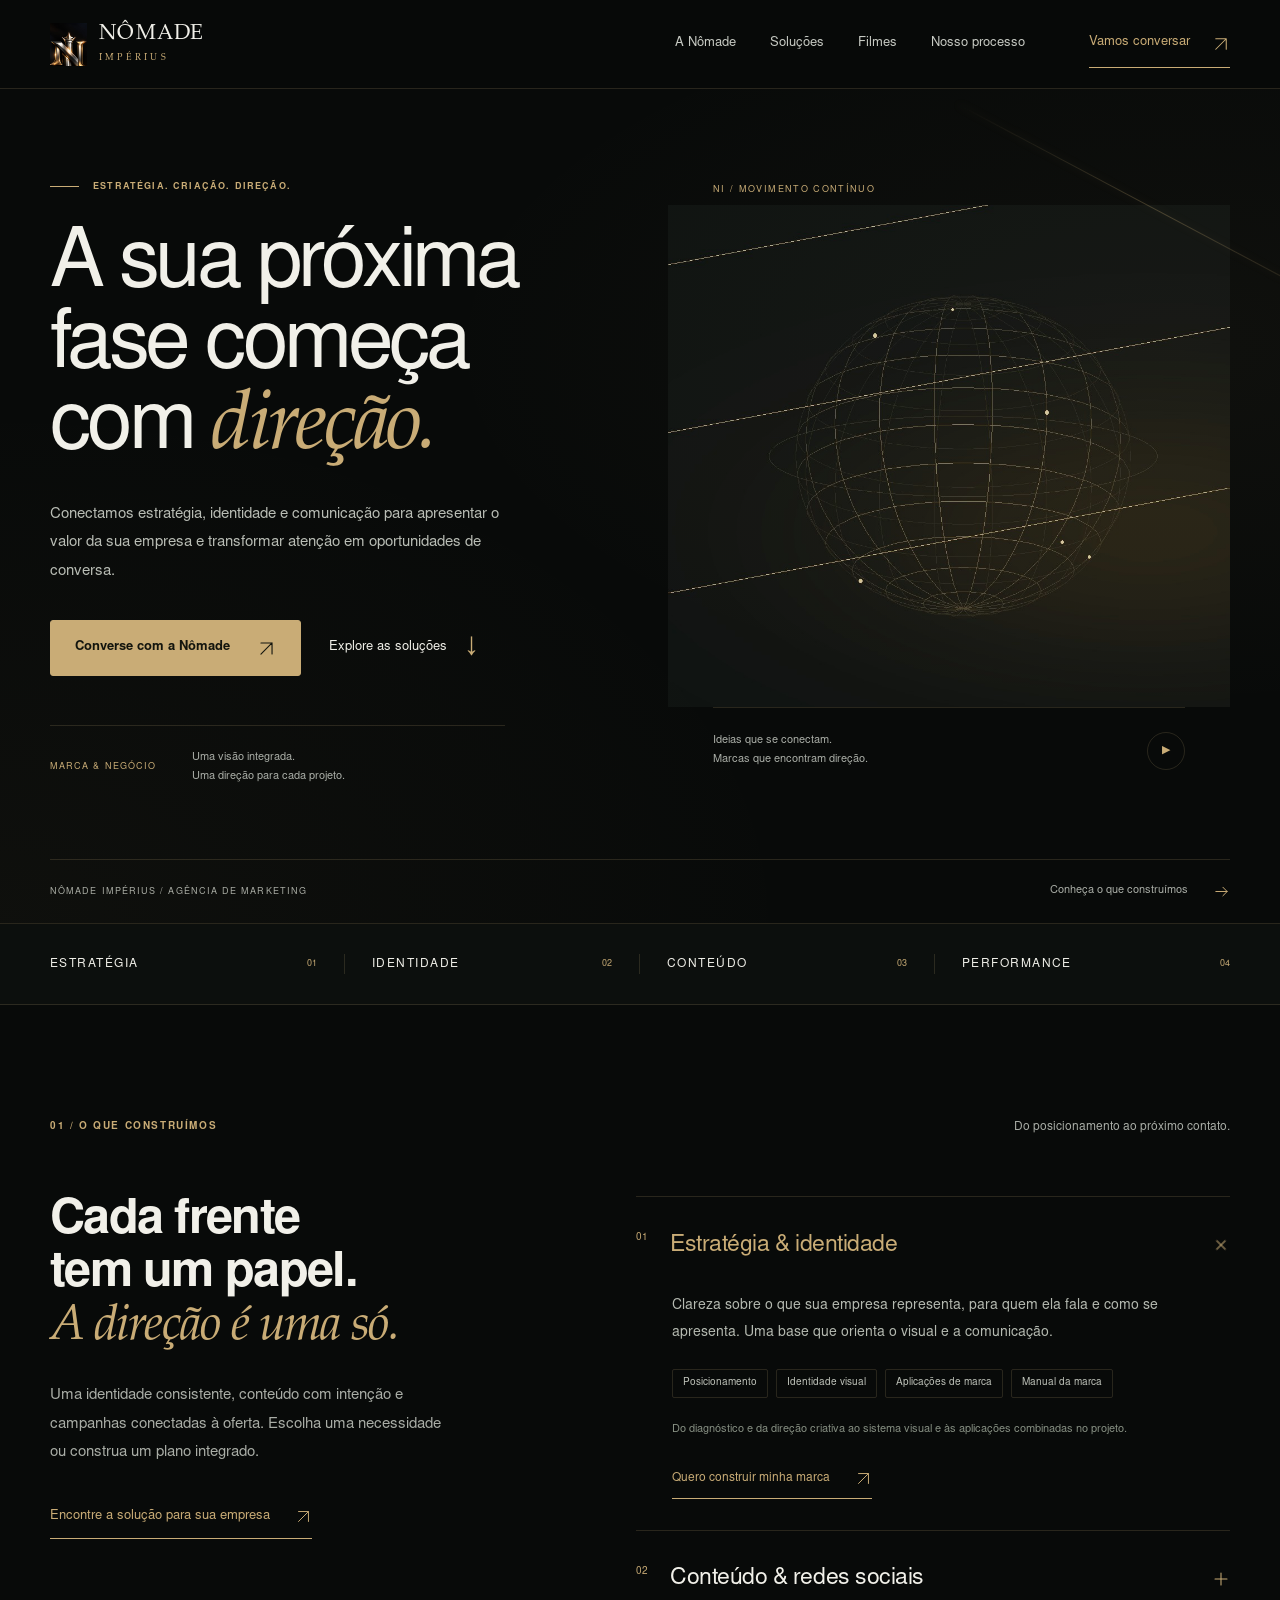
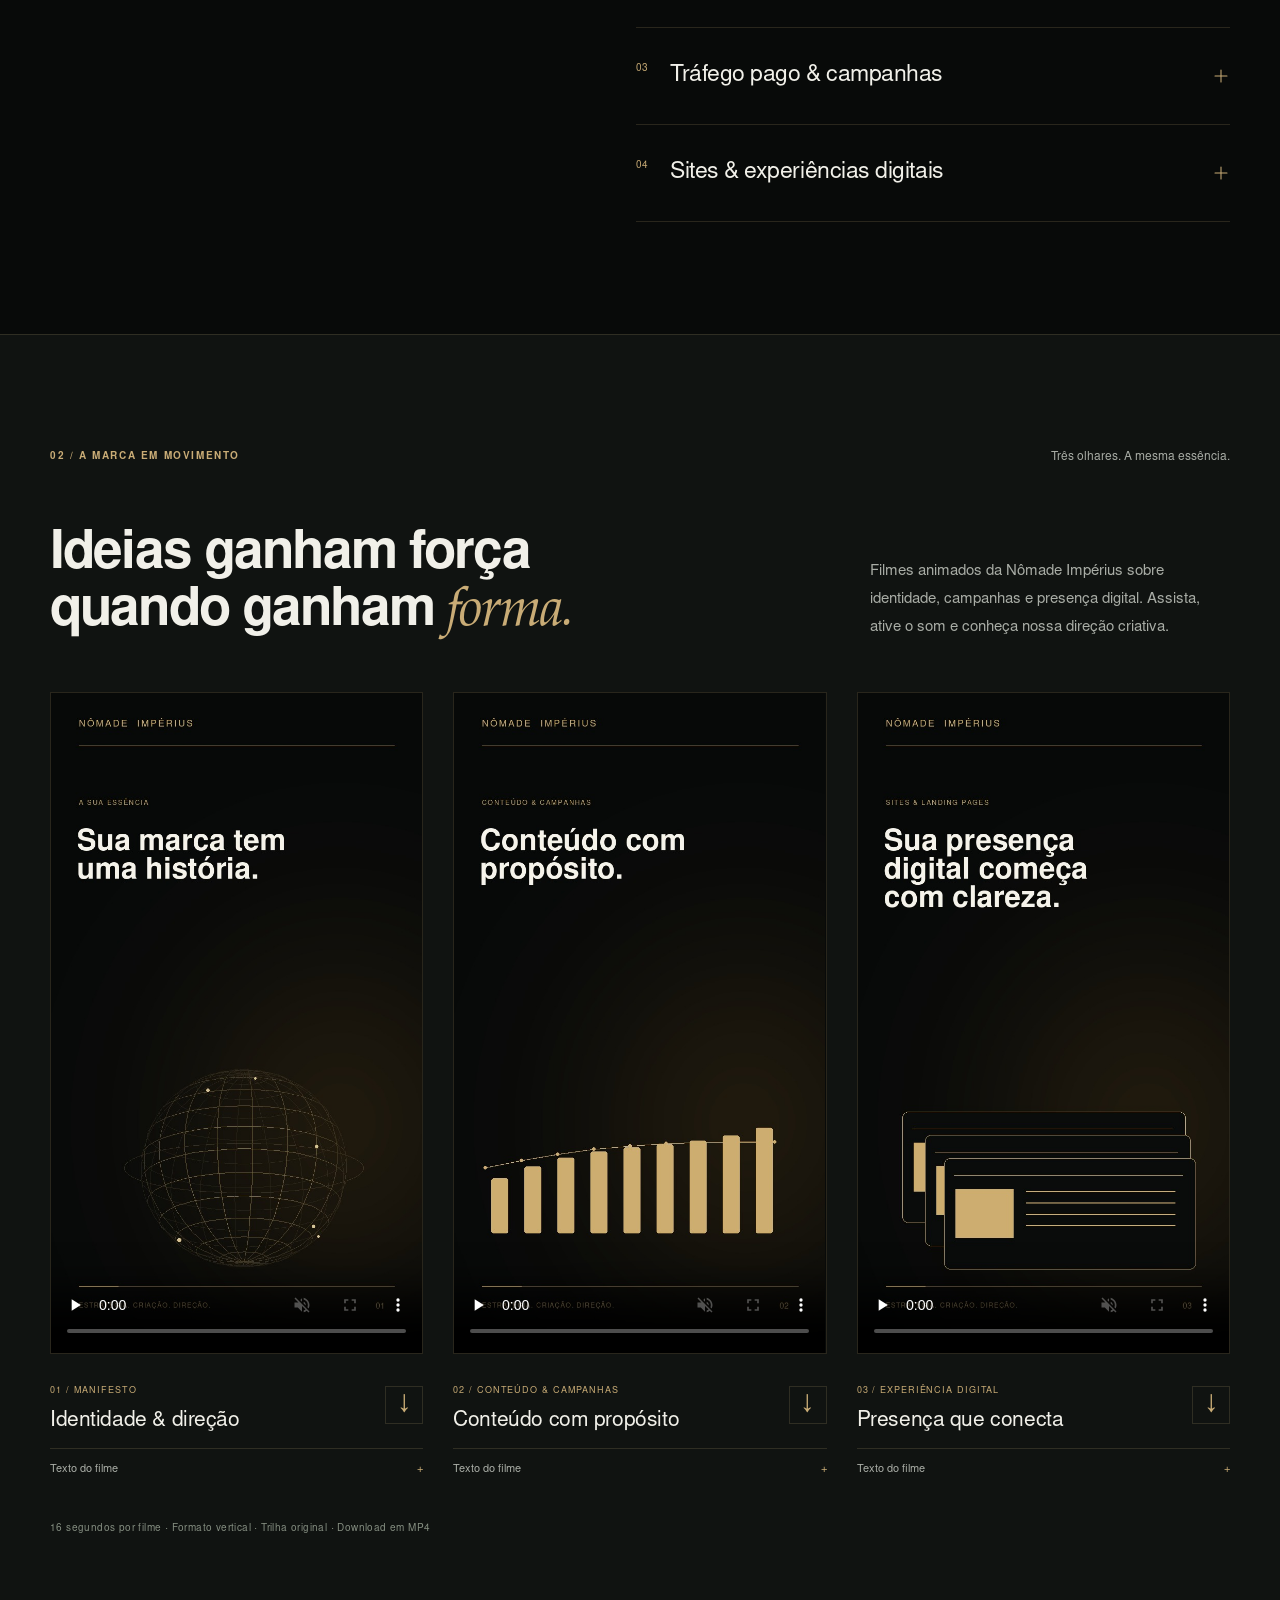
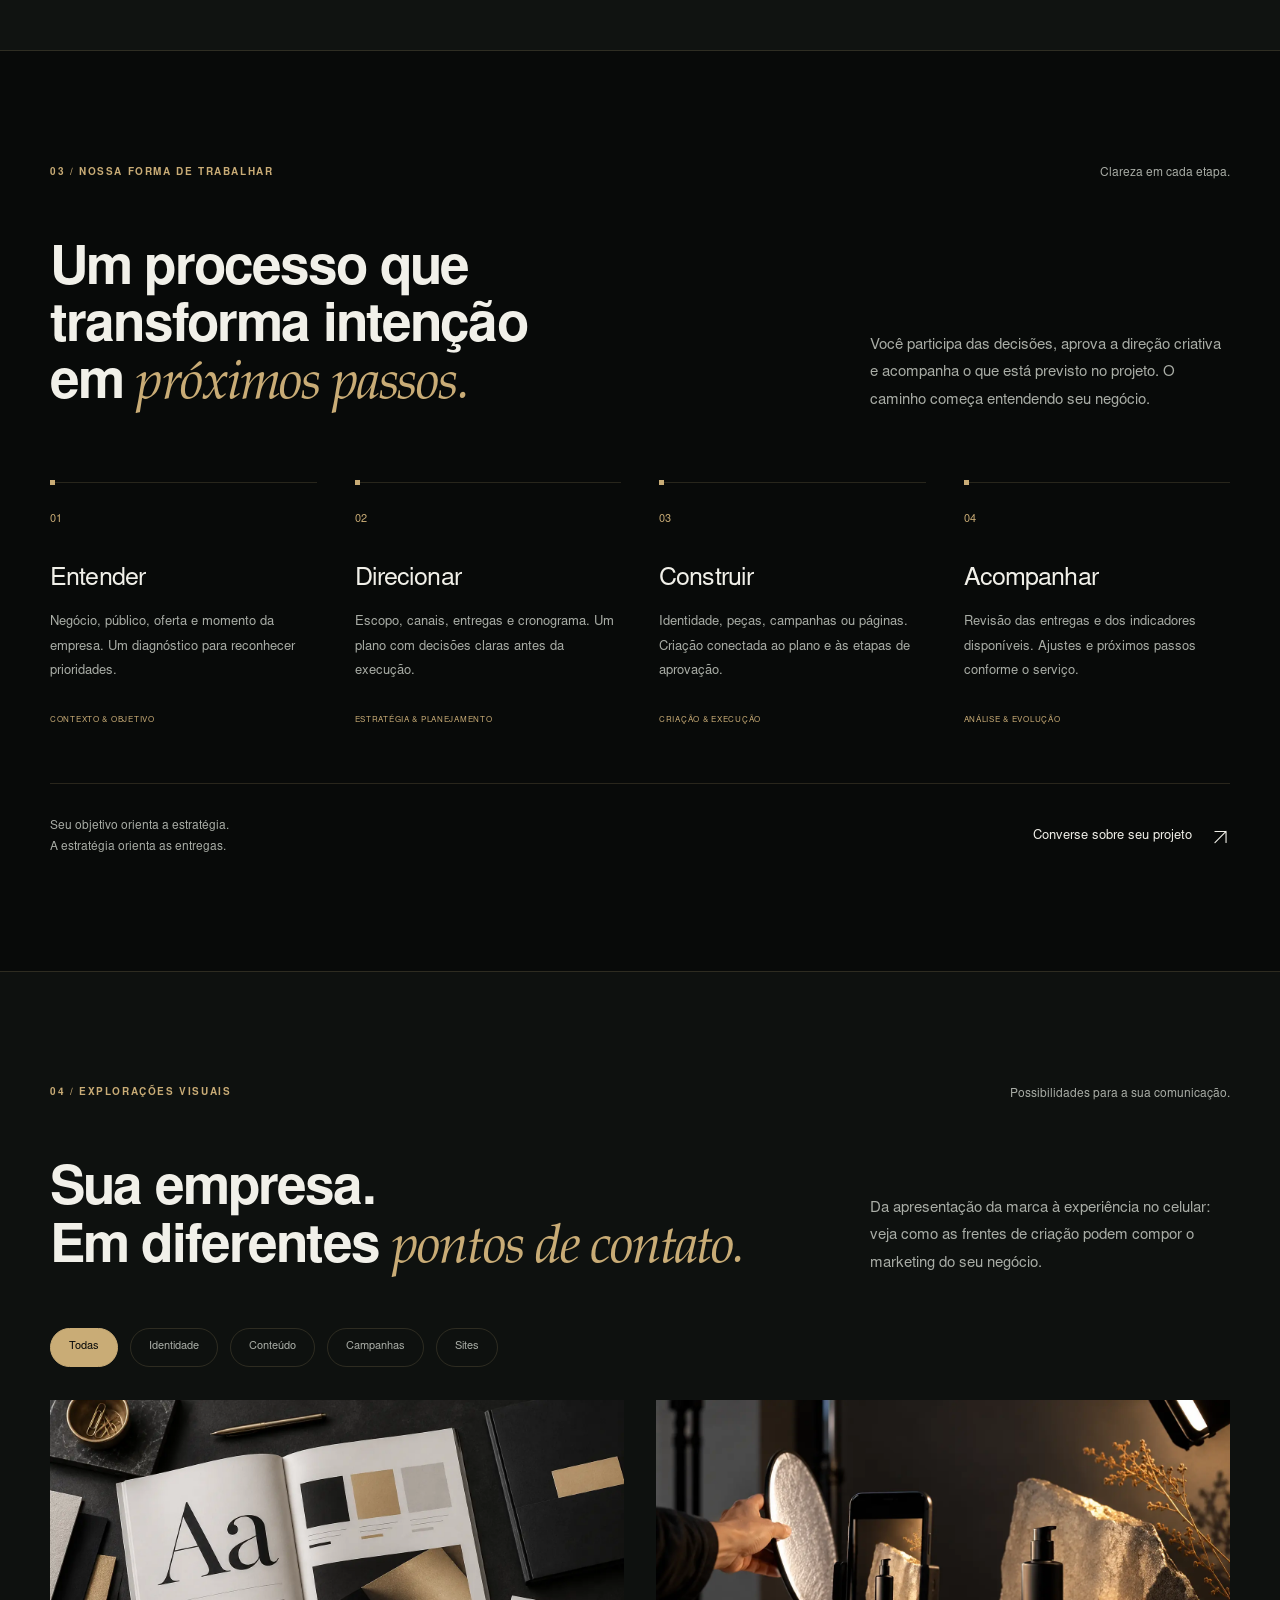
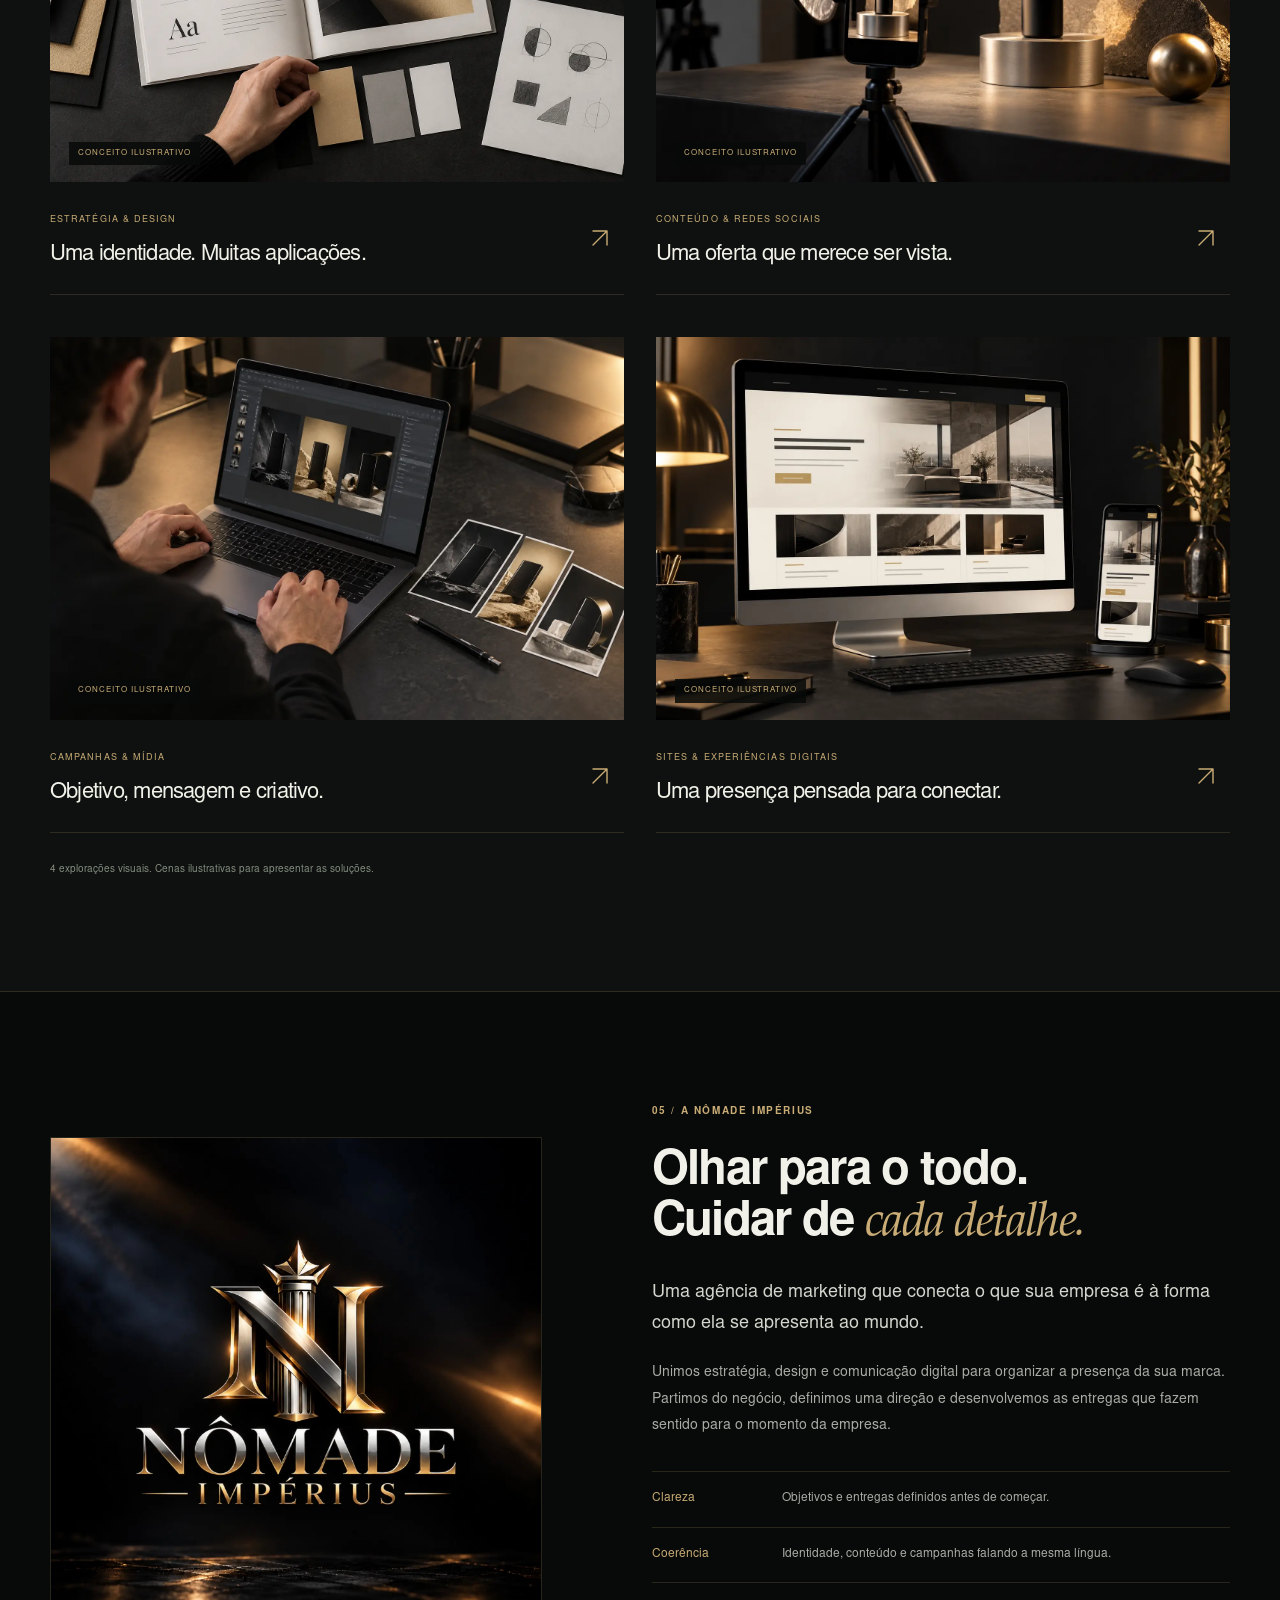
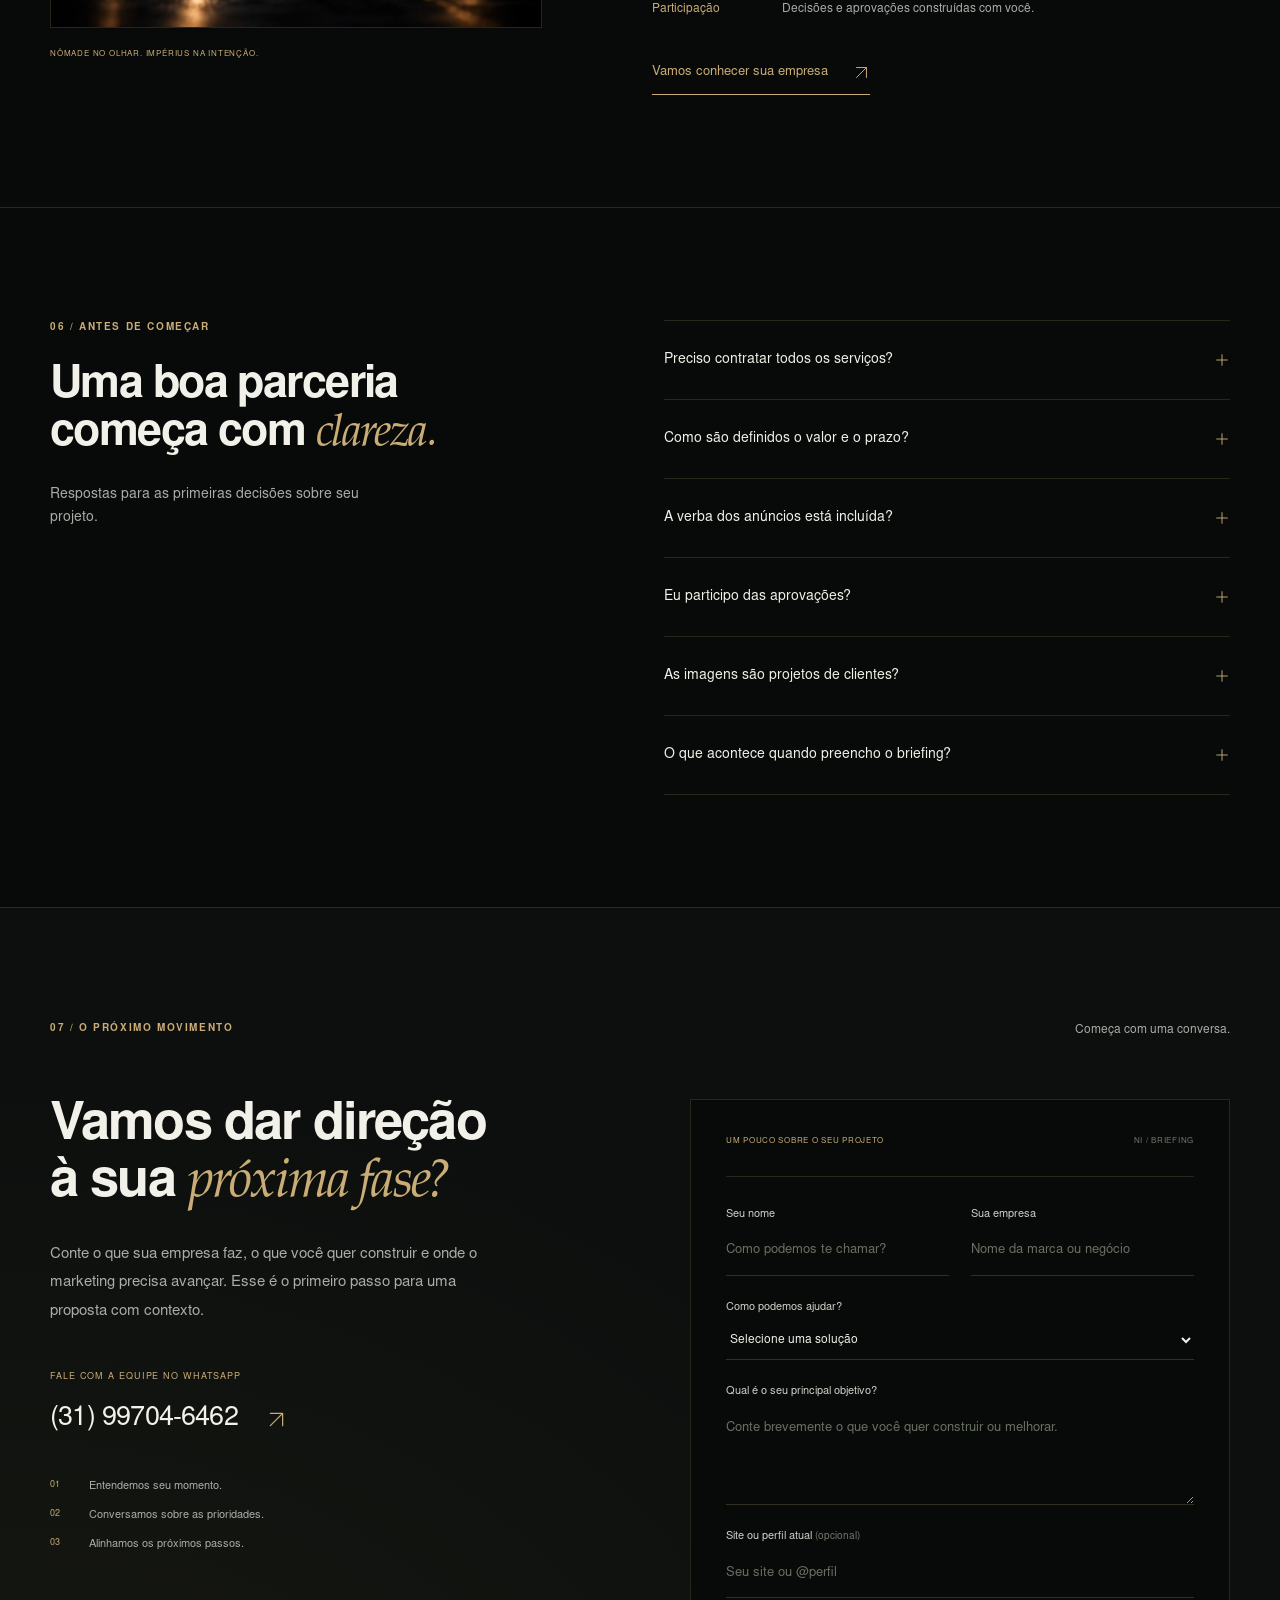
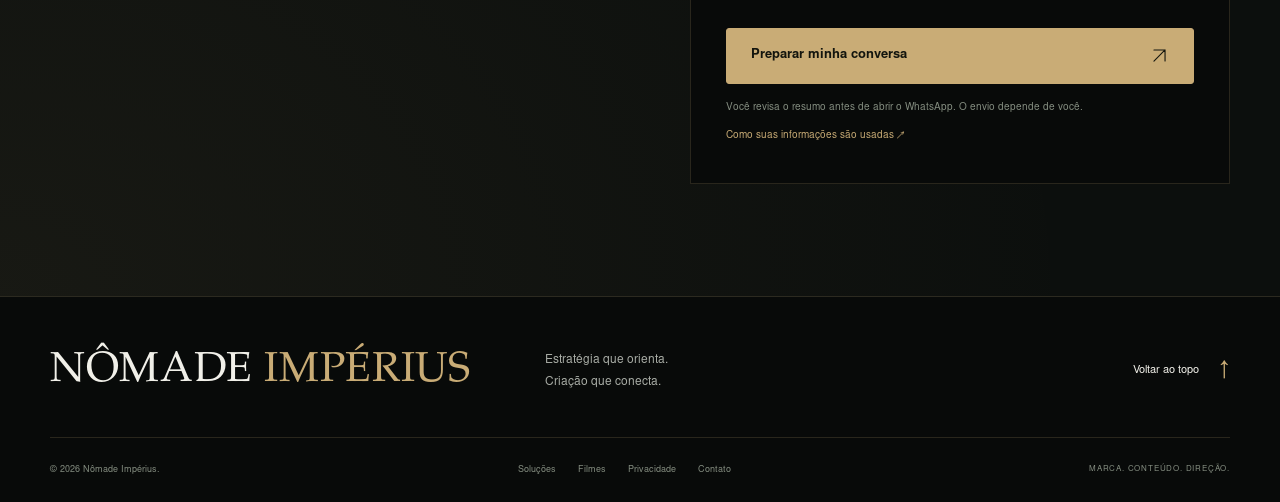
==== commit ae983b00: "Ajustar seleção de serviço e quadro dos filmes" ====
--- a/index.html
+++ b/index.html
@@ -5,7 +5,7 @@
   <title>Nômade Impérius — Estratégia, criação e direção</title>
   <meta name="description" content="Estratégia, branding, conteúdo, campanhas e sites. A Nômade Impérius conecta marca e negócio com uma direção clara para cada projeto.">
   <meta name="theme-color" content="#080a09"><meta property="og:type" content="website"><meta property="og:locale" content="pt_BR"><meta property="og:site_name" content="Nômade Impérius"><meta property="og:title" content="Nômade Impérius — A próxima fase da sua marca"><meta property="og:description" content="Estratégia que orienta. Criação que conecta. Conheça a Nômade Impérius."><meta property="og:url" content="https://nomadeimperius.github.io/"><meta property="og:image" content="https://nomadeimperius.github.io/nomade-orbita-v2.jpg">
-  <link rel="canonical" href="https://nomadeimperius.github.io/"><link rel="icon" href="nomade-imperius.png"><link rel="preload" as="font" href="sans-regular.otf" type="font/otf" crossorigin><link rel="preload" as="font" href="editorial-italic.otf" type="font/otf" crossorigin><link rel="stylesheet" href="agency-v2.css?v=2">
+  <link rel="canonical" href="https://nomadeimperius.github.io/"><link rel="icon" href="nomade-imperius.png"><link rel="preload" as="font" href="sans-regular.otf" type="font/otf" crossorigin><link rel="preload" as="font" href="editorial-italic.otf" type="font/otf" crossorigin><link rel="stylesheet" href="agency-v2.css?v=3">
   <script src="config.js?v=whatsapp-1" defer></script><script src="agency-v2.js?v=2" defer></script>
 </head>
 <body>
@@ -37,7 +37,7 @@
 
 <section class="section faq" aria-labelledby="faq-title"><div class="wrap faq-grid"><div><p class="eyebrow">06 / ANTES DE COMEÇAR</p><h2 id="faq-title">Uma boa parceria<br>começa com <em>clareza.</em></h2><p>Respostas para as primeiras decisões sobre seu projeto.</p></div><div class="faq-list"><details><summary>Preciso contratar todos os serviços?<svg><use href="#plus"/></svg></summary><p>Não. Você pode começar por uma necessidade específica, como identidade visual, redes sociais, campanhas ou um site. Também podemos organizar essas frentes em um plano integrado, conforme o objetivo do negócio.</p></details><details><summary>Como são definidos o valor e o prazo?<svg><use href="#plus"/></svg></summary><p>Depois de entender sua empresa, os canais, as entregas e a complexidade do projeto. A proposta apresenta o escopo, o investimento, o cronograma e as etapas de aprovação. Não há um valor único para projetos com necessidades diferentes.</p></details><details><summary>A verba dos anúncios está incluída?<svg><use href="#plus"/></svg></summary><p>A verba de mídia é separada do serviço de planejamento, criação ou gestão. O orçamento dos anúncios e a forma de acompanhamento são combinados antes do início das campanhas.</p></details><details><summary>Eu participo das aprovações?<svg><use href="#plus"/></svg></summary><p>Sim. A direção do projeto, as entregas e a rotina de aprovação são alinhadas na proposta. Assim, você sabe o que está previsto e em quais momentos participa.</p></details><details><summary>As imagens são projetos de clientes?<svg><use href="#plus"/></svg></summary><p>As explorações visuais desta página são conceitos ilustrativos para apresentar as frentes de trabalho. Os filmes foram criados para a própria Nômade Impérius. Esses materiais não representam resultados comerciais ou projetos de clientes.</p></details><details><summary>O que acontece quando preencho o briefing?<svg><use href="#plus"/></svg></summary><p>O site prepara um resumo no seu navegador. Você revisa o texto e escolhe abrir o WhatsApp ou copiar o briefing. Nada é enviado automaticamente e o formulário não mantém um cadastro permanente das suas respostas.</p></details></div></div></section>
 
-<section id="contato" class="section contact" aria-labelledby="contact-title"><div class="contact-aura" aria-hidden="true"></div><div class="wrap"><div class="section-top"><p class="eyebrow">07 / O PRÓXIMO MOVIMENTO</p><span class="section-note">Começa com uma conversa.</span></div><div class="contact-grid"><div class="contact-copy"><h2 id="contact-title">Vamos dar direção<br>à sua <em>próxima fase?</em></h2><p>Conte o que sua empresa faz, o que você quer construir e onde o marketing precisa avançar. Esse é o primeiro passo para uma proposta com contexto.</p><a class="contact-number contact-link" href="https://wa.me/5531997046462"><span>FALE COM A EQUIPE NO WHATSAPP</span><strong>(31) 99704-6462 <svg><use href="#arrow"/></svg></strong></a><div class="contact-expect"><span>01</span><p>Entendemos seu momento.</p><span>02</span><p>Conversamos sobre as prioridades.</p><span>03</span><p>Alinhamos os próximos passos.</p></div></div><div class="briefing"><div class="briefing-head"><span>UM POUCO SOBRE O SEU PROJETO</span><span>NI / BRIEFING</span></div><form id="project-form"><div class="form-row"><label>Seu nome<input name="name" autocomplete="name" maxlength="100" required placeholder="Como podemos te chamar?"></label><label>Sua empresa<input name="company" autocomplete="organization" maxlength="120" required placeholder="Nome da marca ou negócio"></label></div><label>Como podemos ajudar?<select name="service" id="service-select" required><option value="" disabled selected>Selecione uma solução</option>Branding e identidade visual</option><option>Gestão de redes sociais</option><option>Tráfego pago e campanhas</option><option>Sites e landing pages</option><option>Quero montar um plano de marketing</option></select></label><label>Qual é o seu principal objetivo?<textarea name="goal" rows="3" maxlength="1500" placeholder="Conte brevemente o que você quer construir ou melhorar." required></textarea></label><label>Site ou perfil atual <span>(opcional)</span><input name="profile" maxlength="180" placeholder="Seu site ou @perfil"></label><button class="button button-gold" type="submit">Preparar minha conversa <svg><use href="#arrow"/></svg></button><p class="form-note">Você revisa o resumo antes de abrir o WhatsApp. O envio depende de você.</p><a class="privacy-link" href="privacidade.html">Como suas informações são usadas ↗</a></form></div></div></div></section>
+<section id="contato" class="section contact" aria-labelledby="contact-title"><div class="contact-aura" aria-hidden="true"></div><div class="wrap"><div class="section-top"><p class="eyebrow">07 / O PRÓXIMO MOVIMENTO</p><span class="section-note">Começa com uma conversa.</span></div><div class="contact-grid"><div class="contact-copy"><h2 id="contact-title">Vamos dar direção<br>à sua <em>próxima fase?</em></h2><p>Conte o que sua empresa faz, o que você quer construir e onde o marketing precisa avançar. Esse é o primeiro passo para uma proposta com contexto.</p><a class="contact-number contact-link" href="https://wa.me/5531997046462"><span>FALE COM A EQUIPE NO WHATSAPP</span><strong>(31) 99704-6462 <svg><use href="#arrow"/></svg></strong></a><div class="contact-expect"><span>01</span><p>Entendemos seu momento.</p><span>02</span><p>Conversamos sobre as prioridades.</p><span>03</span><p>Alinhamos os próximos passos.</p></div></div><div class="briefing"><div class="briefing-head"><span>UM POUCO SOBRE O SEU PROJETO</span><span>NI / BRIEFING</span></div><form id="project-form"><div class="form-row"><label>Seu nome<input name="name" autocomplete="name" maxlength="100" required placeholder="Como podemos te chamar?"></label><label>Sua empresa<input name="company" autocomplete="organization" maxlength="120" required placeholder="Nome da marca ou negócio"></label></div><label>Como podemos ajudar?<select name="service" id="service-select" required><option value="" disabled selected>Selecione uma solução</option><option>Branding e identidade visual</option><option>Gestão de redes sociais</option><option>Tráfego pago e campanhas</option><option>Sites e landing pages</option><option>Quero montar um plano de marketing</option></select></label><label>Qual é o seu principal objetivo?<textarea name="goal" rows="3" maxlength="1500" placeholder="Conte brevemente o que você quer construir ou melhorar." required></textarea></label><label>Site ou perfil atual <span>(opcional)</span><input name="profile" maxlength="180" placeholder="Seu site ou @perfil"></label><button class="button button-gold" type="submit">Preparar minha conversa <svg><use href="#arrow"/></svg></button><p class="form-note">Você revisa o resumo antes de abrir o WhatsApp. O envio depende de você.</p><a class="privacy-link" href="privacidade.html">Como suas informações são usadas ↗</a></form></div></div></div></section>
 </main>
 <footer class="footer"><div class="wrap"><div class="footer-top"><a class="footer-brand" href="#inicio">NÔMADE <span>IMPÉRIUS</span></a><p>Estratégia que orienta.<br>Criação que conecta.</p><a href="#inicio" class="back-top">Voltar ao topo <span>↑</span></a></div><div class="footer-bottom"><span>© <span id="year">2026</span> Nômade Impérius.</span><div><a href="#solucoes">Soluções</a><a href="#filmes">Filmes</a><a href="privacidade.html">Privacidade</a><a href="#contato">Contato</a></div><span>MARCA. CONTEÚDO. DIREÇÃO.</span></div></div></footer>
 <dialog id="briefing-dialog" aria-labelledby="dialog-title"><div class="dialog-top"><span>SEU PRÓXIMO PASSO</span><button id="close-dialog" aria-label="Fechar resumo" type="button">×</button></div><h2 id="dialog-title">Vamos iniciar<br><em>essa conversa.</em></h2><p>Revise o briefing. Você pode voltar para editar antes de compartilhar.</p><pre id="briefing-summary"></pre><div class="dialog-actions"><a id="send-whatsapp" class="button button-gold" href="https://wa.me/5531997046462" target="_blank" rel="noopener noreferrer">Abrir no WhatsApp <svg><use href="#arrow"/></svg></a><button id="copy-briefing" class="button button-outline" type="button">Copiar briefing</button></div><p id="copy-status" role="status" aria-live="polite"></p></dialog>
--- a/agency-v2.css
+++ b/agency-v2.css
@@ -3,13 +3,13 @@
 .header{position:sticky;top:0;z-index:50;background:#080a09f2;backdrop-filter:blur(18px);border-bottom:1px solid var(--line)}.header-inner{height:88px;display:flex;align-items:center;justify-content:space-between;gap:50px}.brand{display:flex;align-items:center;gap:12px;flex-shrink:0}.brand>span:last-child{font:21px/.9 var(--serif);letter-spacing:.06em}.brand small{display:block;font:9px/1 var(--serif);letter-spacing:.36em;margin-top:9px;color:var(--gold)}.brand-symbol{position:relative;width:37px;height:43px;overflow:hidden}.brand-symbol img{position:absolute;max-width:none;width:101px;height:101px;left:-32px;top:-12px}.nav{display:flex;gap:34px;align-items:center;font-size:13px}.nav>a:not(.nav-cta){color:#c7cac3}.nav>a:hover{color:var(--gold)}.nav-cta{margin-left:30px;display:flex;gap:22px;align-items:center;border-bottom:1px solid var(--gold);padding-block:12px;color:var(--gold)}.nav-cta svg{width:18px;height:18px}.menu-button{display:none}.reading-progress{height:1px;position:absolute;bottom:-1px;left:0;width:var(--reading,0%);background:var(--gold)}
 .hero{position:relative;overflow:hidden;border-bottom:1px solid var(--line)}.hero-grid{display:grid;grid-template-columns:1.05fr 1fr;gap:28px;align-items:center;padding-block:69px 42px;min-height:770px}.hero-copy{position:relative;z-index:2;padding-block:10px 20px}.hero .eyebrow{display:flex;align-items:center;gap:14px;font-size:9px;letter-spacing:.13em}.hero .eyebrow>span{width:29px;height:1px;background:var(--gold)}.hero h1{font-size:clamp(57px,6.4vw,96px);line-height:.99;letter-spacing:-.055em;margin-top:32px;font-weight:400}.hero h1 em{letter-spacing:-.04em}.hero-description{font-size:15px;line-height:1.9;color:#b9bdb5;max-width:455px;margin-top:31px}.hero-actions{display:flex;align-items:center;gap:28px;margin-top:34px}.hero-signature{display:flex;gap:36px;align-items:center;border-top:1px solid var(--line);max-width:455px;margin-top:49px;padding-top:23px;font-size:11px;color:var(--muted);line-height:1.65}.hero-signature>span:first-child{font-size:9px;letter-spacing:.12em;color:var(--gold)}.hero-visual{position:relative;min-width:0;align-self:stretch;display:flex;flex-direction:column;justify-content:center}.hero-visual video{width:100%;height:auto;aspect-ratio:1.12;object-fit:cover;display:block;mix-blend-mode:screen}.visual-index{position:absolute;top:24px;left:8%;z-index:2;font-size:9px;letter-spacing:.15em;color:var(--gold)}.visual-caption{display:flex;align-items:center;justify-content:space-between;gap:20px;margin:0 8%;font-size:11px;line-height:1.7;color:var(--muted);padding-top:24px;border-top:1px solid var(--line)}.visual-caption button{border:1px solid var(--line);border-radius:50%;width:38px;height:38px;display:grid;place-items:center;background:none;color:var(--gold)}.visual-caption button svg{width:16px;height:16px}.hero-bottom{display:flex;align-items:center;justify-content:space-between;border-top:1px solid var(--line);padding-block:22px;font-size:9px;letter-spacing:.12em;color:var(--muted);gap:25px}.hero-bottom a{display:flex;gap:25px;align-items:center;font-size:11px;letter-spacing:0}.hero-bottom svg{width:17px;height:17px;color:var(--gold)}.hero-aura{position:absolute;pointer-events:none;inset:0;background:radial-gradient(ellipse at 92% 31%,#c9ac760a,transparent 45%),radial-gradient(ellipse at 0% 100%,#c9ac7609,transparent 45%)}.hero::after{content:'';position:absolute;pointer-events:none;right:-120px;top:125px;width:470px;height:1px;transform:rotate(28deg);background:linear-gradient(90deg,transparent,#bda06b55,transparent);box-shadow:0 0 10px #c9ac7633}.discipline-strip{border-bottom:1px solid var(--line);background:#0c0f0d}.disciplines{display:grid;grid-template-columns:repeat(4,1fr);padding-block:30px}.disciplines>span{display:flex;justify-content:space-between;align-items:center;padding-inline:27px;border-right:1px solid var(--line);font-size:12px;letter-spacing:.12em}.disciplines>span:first-child{padding-left:0}.disciplines>span:last-child{border:0;padding-right:0}.disciplines i{font-size:9px;font-style:normal;color:var(--gold);letter-spacing:0}
 .solutions-grid{display:grid;grid-template-columns:.9fr 1.1fr;gap:100px;align-items:start}.section-intro{position:sticky;top:130px}.section-intro h2{font-size:clamp(38px,3.8vw,55px)}.section-intro>p{font-size:15px;color:var(--muted);line-height:1.9;max-width:405px;margin-top:28px}.section-intro>.line-link{margin-top:28px}.service{border-top:1px solid var(--line)}.service:last-child{border-bottom:1px solid var(--line)}summary{cursor:pointer;list-style:none}summary::-webkit-details-marker{display:none}.service summary{display:flex;align-items:center;gap:22px;padding-block:28px;min-height:96px}.service-number{font-size:10px;color:var(--gold);align-self:flex-start;padding-top:5px}.service h3{font-size:23px;line-height:1.3;font-weight:400;letter-spacing:-.02em}.service summary>svg{margin-left:auto;color:var(--gold);width:18px;height:18px}.service[open] summary>svg{transform:rotate(45deg)}.service[open] h3{color:var(--gold)}.service-body{padding:0 0 31px 36px}.service-body>p:first-child{font-size:14px;line-height:1.9;color:#b5bab1;max-width:510px}.tags{display:flex;gap:8px;flex-wrap:wrap;margin-top:22px}.tags>span{border:1px solid var(--line);padding:5px 10px;font-size:10px;border-radius:2px;color:#c1c5bc}.deliverable{font-size:11px;color:#858e81;line-height:1.85;margin-top:22px}.service-body .line-link{font-size:12px;margin-top:18px}
-.films{background:var(--surface);border-block:1px solid var(--line)}.film-grid{display:grid;grid-template-columns:repeat(3,minmax(0,1fr));gap:30px}.film-screen{background:#080a09;overflow:hidden;border:1px solid var(--line)}.film-screen video{display:block;width:100%;aspect-ratio:9/14;object-fit:cover}.film-meta{display:flex;justify-content:space-between;align-items:center;gap:15px;padding-block:22px 14px}.film-meta span{font-size:9px;letter-spacing:.1em;color:var(--gold)}.film-meta h3{font-size:21px;font-weight:400;letter-spacing:-.02em;margin-top:8px}.film-meta>a{width:38px;height:38px;border:1px solid var(--line);display:grid;place-items:center;font-size:22px;color:var(--gold)}.film-meta>a:hover{background:var(--gold);color:var(--bg)}.transcript{border-top:1px solid var(--line);font-size:11px;color:var(--muted)}.transcript summary{padding-block:12px}.transcript summary::after{content:'+';float:right;color:var(--gold)}.transcript[open] summary::after{content:'−'}.transcript p{padding:0 8px 17px 0;line-height:1.9}.film-note{margin-top:30px;font-size:10px;letter-spacing:.04em;color:#858e81}.process-steps{list-style:none;margin:67px 0 0;padding:0;display:grid;grid-template-columns:repeat(4,1fr);gap:38px}.process-steps li{border-top:1px solid var(--line);padding-top:22px;position:relative}.process-steps li::before{content:'';width:5px;height:5px;background:var(--gold);position:absolute;top:-3px;left:0}.process-steps li>span{color:var(--gold);font-size:11px}.process-steps h3{font-size:25px;font-weight:400;margin-top:34px}.process-steps p{font-size:13px;color:var(--muted);margin-top:18px;line-height:1.9;max-width:260px}.process-steps small{display:block;font-size:8px;letter-spacing:.09em;color:var(--gold);margin-top:29px}.process-foot{display:flex;justify-content:space-between;align-items:center;gap:30px;border-top:1px solid var(--line);padding-top:32px;margin-top:55px}.process-foot>span{font-size:12px;line-height:1.8;color:var(--muted)}
+.films{background:var(--surface);border-block:1px solid var(--line)}.film-grid{display:grid;grid-template-columns:repeat(3,minmax(0,1fr));gap:30px}.film-screen{background:#080a09;overflow:hidden;border:1px solid var(--line)}.film-screen video{display:block;width:100%;aspect-ratio:9/16;object-fit:cover}.film-meta{display:flex;justify-content:space-between;align-items:center;gap:15px;padding-block:22px 14px}.film-meta span{font-size:9px;letter-spacing:.1em;color:var(--gold)}.film-meta h3{font-size:21px;font-weight:400;letter-spacing:-.02em;margin-top:8px}.film-meta>a{width:38px;height:38px;border:1px solid var(--line);display:grid;place-items:center;font-size:22px;color:var(--gold)}.film-meta>a:hover{background:var(--gold);color:var(--bg)}.transcript{border-top:1px solid var(--line);font-size:11px;color:var(--muted)}.transcript summary{padding-block:12px}.transcript summary::after{content:'+';float:right;color:var(--gold)}.transcript[open] summary::after{content:'−'}.transcript p{padding:0 8px 17px 0;line-height:1.9}.film-note{margin-top:30px;font-size:10px;letter-spacing:.04em;color:#858e81}.process-steps{list-style:none;margin:67px 0 0;padding:0;display:grid;grid-template-columns:repeat(4,1fr);gap:38px}.process-steps li{border-top:1px solid var(--line);padding-top:22px;position:relative}.process-steps li::before{content:'';width:5px;height:5px;background:var(--gold);position:absolute;top:-3px;left:0}.process-steps li>span{color:var(--gold);font-size:11px}.process-steps h3{font-size:25px;font-weight:400;margin-top:34px}.process-steps p{font-size:13px;color:var(--muted);margin-top:18px;line-height:1.9;max-width:260px}.process-steps small{display:block;font-size:8px;letter-spacing:.09em;color:var(--gold);margin-top:29px}.process-foot{display:flex;justify-content:space-between;align-items:center;gap:30px;border-top:1px solid var(--line);padding-top:32px;margin-top:55px}.process-foot>span{font-size:12px;line-height:1.8;color:var(--muted)}
 .work{background:#0e110f;border-block:1px solid var(--line)}.work-filters{display:flex;flex-wrap:wrap;gap:12px;margin-bottom:33px}.work-filters button{background:none;border:1px solid var(--line);padding:9px 18px;border-radius:25px;font-size:11px;color:var(--muted)}.work-filters button[aria-pressed=true]{background:var(--gold);color:var(--bg);border-color:var(--gold)}.work-filters button:hover{border-color:var(--gold)}.work-grid{display:grid;grid-template-columns:1fr 1fr;gap:42px 32px}.work-image{position:relative;overflow:hidden;background:#080a09;aspect-ratio:1.5}.work-image img{width:100%;height:100%;object-fit:cover;transition:transform .7s}.work-card:hover img{transform:scale(1.035)}.work-image>span{position:absolute;bottom:17px;left:19px;font-size:8px;letter-spacing:.12em;color:var(--gold);background:#080a09d9;padding:5px 9px}.work-info{display:flex;align-items:center;justify-content:space-between;gap:24px;padding-block:23px;border-bottom:1px solid var(--line)}.work-info span{font-size:9px;letter-spacing:.12em;color:var(--gold)}.work-info h3{font-size:22px;font-weight:400;line-height:1.35;margin-top:9px}.work-info>a{color:var(--gold);padding:12px;display:flex}.work-info>a:hover{background:#c9ac760e}.work-note{font-size:10px;color:#858e81;margin-top:29px}.agency-grid{display:grid;grid-template-columns:.85fr 1fr;gap:110px;align-items:center}.agency-art{position:relative;min-width:0}.agency-art img{border:1px solid var(--line);width:100%;max-width:510px}.agency-art>span{display:block;font-size:8px;letter-spacing:.1em;color:var(--gold);margin-top:20px}.agency-copy .eyebrow{margin-bottom:27px}.agency-copy h2{font-size:clamp(37px,3.7vw,54px)}.agency-copy>p:not(.eyebrow){font-size:14px;color:var(--muted);line-height:1.9;margin-top:21px}.agency-copy>p.agency-lead{font-size:18px;color:#d3d6ce;line-height:1.7;margin-top:28px}.agency-values{margin-block:31px;display:grid;gap:17px}.agency-values>div{display:grid;grid-template-columns:110px 1fr;gap:20px;border-top:1px solid var(--line);padding-top:16px}.agency-values strong{font-size:12px;font-weight:400;color:var(--gold)}.agency-values p{font-size:12px;line-height:1.8;color:var(--muted)}
 .faq{border-top:1px solid var(--line)}.faq-grid{display:grid;grid-template-columns:1fr 1.1fr;gap:100px}.faq h2{font-size:clamp(36px,3.5vw,51px);margin-top:26px}.faq-grid>div:first-child>p:last-child{font-size:14px;color:var(--muted);margin-top:24px;max-width:340px}.faq-list details{border-top:1px solid var(--line)}.faq-list details:last-child{border-bottom:1px solid var(--line)}.faq-list summary{display:flex;align-items:center;justify-content:space-between;gap:25px;font-size:14px;line-height:1.6;min-height:78px;padding-block:21px}.faq-list summary svg{width:16px;height:16px;color:var(--gold)}.faq-list details[open] summary svg{transform:rotate(45deg)}.faq-list details p{font-size:13px;line-height:1.95;color:var(--muted);padding:0 25px 25px 0}.contact{position:relative;border-block:1px solid var(--line);background:#0c0f0d;isolation:isolate;overflow:hidden}.contact-aura{position:absolute;z-index:-1;inset:0;pointer-events:none;background:radial-gradient(ellipse at 0% 100%,#c9ac7610,transparent 60%)}.contact-grid{display:grid;grid-template-columns:1fr 1fr;gap:100px;align-items:start}.contact-copy h2{font-size:clamp(40px,4.1vw,59px)}.contact-copy>p{font-size:15px;color:var(--muted);line-height:1.9;margin-top:28px;max-width:435px}.contact-number{display:block;margin-top:43px}.contact-number>span{display:block;font-size:9px;color:var(--gold);letter-spacing:.1em}.contact-number strong{font-size:27px;font-weight:400;letter-spacing:-.03em;display:flex;gap:28px;align-items:center;margin-top:12px}.contact-number svg{width:21px;height:21px;color:var(--gold)}.contact-expect{display:grid;grid-template-columns:30px 1fr;gap:9px;font-size:11px;line-height:1.8;color:var(--muted);margin-top:35px}.contact-expect>span{color:var(--gold);font-size:9px}.briefing{padding:35px;background:#080a09;border:1px solid var(--line)}.briefing-head{display:flex;justify-content:space-between;gap:20px;font-size:8px;letter-spacing:.09em;color:var(--gold);padding-bottom:27px;border-bottom:1px solid var(--line);margin-bottom:29px}.briefing-head>span:last-child{color:#6e7869}label{display:block;font-size:11px;color:#cbd0c5;margin-bottom:23px}label>span{color:#6f796a;font-size:10px}.form-row{display:grid;grid-template-columns:1fr 1fr;gap:22px}input,select,textarea{display:block;width:100%;border:0;border-bottom:1px solid #c9ac7638;background:transparent;color:var(--text);font-size:13px;padding:13px 0 12px;border-radius:0;margin-top:3px;resize:vertical}input::placeholder,textarea::placeholder{color:#687061}select{cursor:pointer;font-size:12px}option{color:var(--text);background:var(--bg)}textarea{min-height:100px}input:focus,select:focus,textarea:focus{border-color:var(--gold)}.briefing .button{width:100%;justify-content:space-between;margin-top:7px}.form-note{font-size:10px;line-height:1.8;color:#858e81;margin-top:15px}.privacy-link{font-size:10px;color:var(--gold);display:inline-block;margin-top:11px}.footer{padding-block:53px 25px}.footer-top{display:flex;align-items:center;gap:75px;padding-bottom:44px}.footer-brand{font:42px/1 var(--serif);letter-spacing:.015em}.footer-brand>span{color:var(--gold)}.footer-top>p{font-size:12px;line-height:1.8;color:var(--muted)}.back-top{margin-left:auto;display:flex;align-items:center;gap:20px;font-size:11px}.back-top>span{color:var(--gold);font-size:22px}.footer-bottom{display:flex;justify-content:space-between;align-items:center;gap:30px;border-top:1px solid var(--line);padding-top:24px;font-size:9px;color:#858e81}.footer-bottom>div{display:flex;gap:22px}.footer-bottom>span:last-child{font-size:8px;letter-spacing:.1em}.footer a:hover{color:var(--gold)}
 dialog{width:min(640px,calc(100% - 32px));max-height:calc(100dvh - 40px);padding:35px;border:1px solid var(--line);background:#101311;color:var(--text);overflow:auto}dialog::backdrop{background:#000c;backdrop-filter:blur(5px)}.dialog-top{display:flex;justify-content:space-between;align-items:center;gap:25px;color:var(--gold);font-size:9px;letter-spacing:.12em}.dialog-top button{background:none;border:0;color:var(--gold);font-size:30px;line-height:1;padding:8px}.dialog-top+h2{font-size:43px;margin-top:18px}dialog>p{font-size:12px;color:var(--muted);line-height:1.8;margin-top:18px}dialog pre{font:12px/1.9 var(--sans);white-space:pre-wrap;overflow-wrap:anywhere;background:#080a09;border:1px solid var(--line);padding:20px;max-height:300px;overflow:auto;margin:24px 0}.dialog-actions{display:flex;gap:12px;flex-wrap:wrap}.dialog-actions .button{font-size:12px;padding:14px 17px;gap:17px}#copy-status{min-height:20px;font-size:11px;color:var(--gold)}.privacy-page{max-width:800px;padding-block:75px 100px}.privacy-page h1{font-size:58px;margin-top:30px}.privacy-page h2{font-size:29px;margin-block:35px 17px}.privacy-page p,.privacy-page li{font-size:15px;color:var(--muted);line-height:1.9}.privacy-page li{margin-block:12px}.privacy-page .line-link{margin-top:25px}
 @media(min-width:1600px){.hero-grid{min-height:820px;padding-block:80px 55px}.hero-visual video{aspect-ratio:1.02}.hero h1{font-size:103px}}
 @media(max-width:1200px){.wrap{width:calc(100% - 72px)}.nav{gap:25px}.nav-cta{margin-left:12px}.hero-grid{padding-top:51px;min-height:710px}.hero h1{font-size:75px}.hero-actions{gap:20px;align-items:flex-start;flex-direction:column}.hero-signature{margin-top:30px}.hero-visual video{aspect-ratio:.92;object-fit:cover}.solutions-grid,.agency-grid,.faq-grid,.contact-grid{gap:65px}.heading-row{gap:50px}.heading-row>p{max-width:310px}.film-grid{gap:23px}.film-meta h3{font-size:19px}.section{padding-block:95px}.service h3{font-size:21px}.footer-top{gap:45px}.footer-brand{font-size:35px}}
 @media(max-width:960px){.header-inner{height:76px}.brand>span:last-child{font-size:19px}.nav{font-size:12px;gap:20px}.nav-cta{margin-left:0;gap:12px}.hero h1{font-size:63px}.hero-grid{min-height:650px}.hero .eyebrow{font-size:8px;gap:10px}.hero-description{font-size:14px;line-height:1.8}.hero-signature{gap:20px;font-size:10px}.hero-signature>span:first-child{font-size:8px}.visual-index{top:13px;font-size:8px;left:5%}.visual-caption{margin-inline:5%;font-size:10px;gap:14px}.visual-caption button{flex-shrink:0}.hero-visual video{aspect-ratio:.78}.hero-bottom{font-size:8px}.disciplines>span{font-size:10px;padding-inline:19px}.section-top{margin-bottom:42px}.solutions-grid{grid-template-columns:.85fr 1.15fr;gap:40px}.section-intro h2{font-size:36px}.section-intro>p{font-size:13px}.line-link{font-size:11px;gap:16px}.service h3{font-size:19px}.service summary{gap:16px}.service-body{padding-left:28px}.heading-row{gap:35px;align-items:flex-start}.heading-row>p{max-width:265px;font-size:13px}.heading-row h2{font-size:43px}.film-grid{gap:18px}.film-meta h3{font-size:17px}.film-meta span{font-size:7px}.film-meta>a{width:31px;height:31px;flex-shrink:0}.film-screen video{aspect-ratio:9/16}.process-steps{gap:25px}.process-steps h3{font-size:22px}.process-steps p{font-size:12px}.process-steps small{font-size:7px}.agency-grid,.faq-grid,.contact-grid{gap:45px}.agency-copy h2{font-size:37px}.agency-copy>p.agency-lead{font-size:16px}.agency-copy>p:not(.eyebrow){font-size:13px}.agency-values>div{grid-template-columns:85px 1fr;gap:13px}.agency-values p{font-size:11px}.agency-values strong{font-size:11px}.faq h2{font-size:35px}.faq-list summary{font-size:13px}.contact-copy h2{font-size:39px}.contact-copy>p{font-size:13px}.briefing{padding:27px}.form-row{grid-template-columns:1fr;gap:0}.contact-number strong{font-size:23px;gap:18px}.work-info h3{font-size:20px}.footer-top{gap:35px}.footer-brand{font-size:29px}.footer-top>p{font-size:11px}.footer-bottom>span:last-child{display:none}}
-@media(max-width:760px){.wrap{width:calc(100% - 44px)}.menu-button{display:flex;flex-direction:column;justify-content:center;gap:7px;width:42px;height:42px;border:0;background:none}.menu-button>span{display:block;width:25px;height:1px;background:var(--gold);transition:transform .2s}.menu-button[aria-expanded=true]>span:first-child{transform:translateY(4px) rotate(45deg)}.menu-button[aria-expanded=true]>span:last-child{transform:translateY(-4px) rotate(-45deg)}.nav{display:none;position:fixed;top:76px;left:0;right:0;background:#0c0f0d;border-bottom:1px solid var(--line);padding:25px 25px 35px;flex-direction:column;align-items:stretch;gap:0;font-size:17px;max-height:calc(100dvh - 76px);overflow:auto}.nav.is-open{display:flex}.nav>a{padding-block:17px;border-bottom:1px solid var(--line)}.nav-cta{margin-top:20px;justify-content:space-between}.hero-grid{grid-template-columns:1fr;gap:6px;padding-top:40px;padding-bottom:25px;min-height:0}.hero h1{font-size:clamp(60px,10vw,83px);line-height:1.01;margin-top:25px}.hero .eyebrow{font-size:9px}.hero-description{font-size:15px;max-width:500px;margin-top:26px}.hero-actions{flex-direction:row;align-items:center;gap:25px;margin-top:28px}.hero-actions .button{font-size:12px;padding-inline:20px;gap:20px}.hero-actions .plain-link{font-size:12px}.hero-signature{margin-top:33px;max-width:none;font-size:11px;gap:40px;padding-top:19px}.hero-signature>span:first-child{font-size:9px}.hero-visual{min-height:360px;max-width:560px;width:100%;margin-inline:auto}.hero-visual video{aspect-ratio:1.5;object-fit:cover}.visual-index{top:15px;font-size:8px}.visual-caption{padding-top:16px;font-size:10px}.hero-bottom{padding-block:20px;align-items:flex-start;line-height:1.8;font-size:8px}.hero-bottom>span{max-width:200px}.hero-bottom a{font-size:10px;gap:16px}.hero::after{top:110px;width:300px;right:-200px}.disciplines{grid-template-columns:1fr 1fr;padding-block:12px}.disciplines>span{font-size:10px;padding:18px 0;gap:20px}.disciplines>span:nth-child(odd){border-right:1px solid var(--line);padding-right:25px}.disciplines>span:nth-child(even){border-right:0;padding-left:25px}.disciplines>span:nth-child(-n+2){border-bottom:1px solid var(--line)}.section{padding-block:75px}.section-top{margin-bottom:33px}.section-note{font-size:10px;text-align:right;max-width:170px}.eyebrow{font-size:9px;letter-spacing:.12em}.solutions-grid{grid-template-columns:1fr;gap:40px}.section-intro{position:static}.section-intro h2{font-size:clamp(38px,7vw,48px)}.section-intro>p{max-width:510px;font-size:14px;margin-top:22px}.section-intro>.line-link{margin-top:18px}.service summary{min-height:82px;padding-block:23px}.service h3{font-size:22px}.service-number{font-size:10px;padding-top:4px}.service-body>p:first-child{font-size:13px}.tags>span{font-size:10px}.heading-row{display:block;margin-bottom:35px}.heading-row h2{font-size:clamp(36px,6.8vw,48px)}.heading-row>p{max-width:520px;font-size:14px;margin-top:25px}.film-grid{grid-template-columns:1fr;gap:37px;max-width:430px;margin-inline:auto}.film-screen video{aspect-ratio:9/13;object-fit:cover}.film-meta{padding-top:21px}.film-meta h3{font-size:22px}.film-meta span{font-size:9px}.film-meta>a{width:38px;height:38px}.transcript{font-size:12px}.film-note{font-size:9px;text-align:center;line-height:1.9}.process-steps{grid-template-columns:1fr 1fr;gap:37px 27px;margin-top:45px}.process-steps h3{font-size:25px;margin-top:25px}.process-steps p{font-size:13px;max-width:290px}.process-steps small{font-size:7px;line-height:1.9;margin-top:22px}.process-foot{margin-top:37px;padding-top:26px;gap:25px}.process-foot>span{font-size:11px}.process-foot .plain-link{font-size:11px;gap:15px}.work-grid{gap:30px 21px}.work-image{aspect-ratio:1.1}.work-image>span{font-size:6px;left:10px;bottom:10px;padding:4px 6px}.work-info{gap:9px;padding-block:18px}.work-info span{font-size:7px;letter-spacing:.07em}.work-info h3{font-size:17px;line-height:1.4}.work-info>a{padding:6px}.work-info svg{width:18px;height:18px}.work-filters{gap:8px}.work-filters button{font-size:10px;padding:8px 13px}.agency-grid{grid-template-columns:1fr;gap:40px}.agency-art{max-width:390px;width:100%;margin-inline:auto}.agency-art>span{font-size:7px}.agency-copy h2{font-size:clamp(36px,7vw,48px)}.agency-copy>p.agency-lead{font-size:19px}.agency-copy>p:not(.eyebrow){font-size:14px}.agency-values>div{grid-template-columns:100px 1fr;gap:20px}.agency-values strong{font-size:12px}.agency-values p{font-size:12px}.faq-grid{grid-template-columns:1fr;gap:37px}.faq h2{font-size:clamp(36px,7vw,48px)}.faq-grid>div:first-child>p:last-child{max-width:450px}.faq-list summary{font-size:14px}.faq-list details p{font-size:13px}.contact-grid{grid-template-columns:1fr;gap:42px}.contact-copy h2{font-size:clamp(39px,7vw,51px)}.contact-copy>p{font-size:14px;max-width:510px}.contact-number{margin-top:30px}.contact-number strong{font-size:27px}.contact-expect{margin-top:27px}.briefing{padding:28px}.form-row{grid-template-columns:1fr 1fr;gap:20px}.footer-top{flex-wrap:wrap;gap:25px 40px;align-items:flex-start;padding-bottom:32px}.footer-brand{font-size:36px}.footer-top>p{font-size:11px}.back-top{margin-left:0;flex-basis:100%;gap:20px}.footer-bottom{gap:22px;align-items:flex-start;font-size:9px}.footer-bottom>div{gap:15px;flex-wrap:wrap;justify-content:flex-end}.privacy-page h1{font-size:46px}.privacy-page h2{font-size:26px}.privacy-page p,.privacy-page li{font-size:14px}}
-@media(max-width:440px){.wrap{width:calc(100% - 36px)}.header-inner{height:72px}.nav{top:72px}.brand>span:last-child{font-size:18px}.brand small{font-size:8px}.hero-grid{padding-top:33px}.hero h1{font-size:60px}.hero .eyebrow{font-size:8px;gap:10px}.hero-actions{flex-direction:column;align-items:stretch;gap:18px}.hero-actions .button{justify-content:space-between;min-height:55px;font-size:13px}.hero-actions .plain-link{justify-content:space-between;padding-inline:2px;font-size:12px}.hero-signature{gap:22px;font-size:10px;margin-top:27px}.hero-signature>span:first-child{font-size:8px}.hero-visual{min-height:295px}.hero-bottom{font-size:7px;gap:18px}.hero-bottom>span{max-width:165px}.hero-bottom a{font-size:9px;gap:12px}.visual-caption{font-size:9px}.visual-index{font-size:7px}.section-top{align-items:flex-start;gap:20px}.section-note{max-width:130px;font-size:9px}.section-intro h2{font-size:36px}.section-intro>.line-link{font-size:11px}.service h3{font-size:19px}.service summary{gap:14px}.service-body{padding-left:26px}.heading-row h2{font-size:36px}.heading-row>p{font-size:13px}.film-meta h3{font-size:20px}.film-screen video{aspect-ratio:9/14}.process-steps{gap:33px 20px}.process-steps p{font-size:12px}.process-steps h3{font-size:23px}.process-steps small{font-size:6.5px;letter-spacing:.05em}.process-foot{display:block}.process-foot .plain-link{margin-top:22px}.work-grid{grid-template-columns:1fr;gap:28px}.work-image{aspect-ratio:1.4}.work-image>span{font-size:7px}.work-info h3{font-size:21px}.work-info span{font-size:8px}.work-info>a{padding:9px}.work-note{font-size:9px;line-height:1.8}.agency-copy h2,.faq h2{font-size:36px}.agency-copy>p.agency-lead{font-size:18px}.contact-copy h2{font-size:39px}.contact-copy>p{font-size:13px}.contact-number strong{font-size:25px}.briefing{padding:23px}.briefing-head{font-size:7px;gap:12px}.form-row{grid-template-columns:1fr;gap:0}input,select,textarea{font-size:16px}select{font-size:13px}label{font-size:11px}.footer-brand{font-size:31px}.footer-top{gap:24px}.footer-top>p{font-size:10px}.footer-bottom{display:block}.footer-bottom>div{justify-content:flex-start;margin-top:16px;gap:22px}.privacy-page h1{font-size:40px}dialog{padding:25px}.dialog-top+h2{font-size:37px}.dialog-actions{display:grid}.dialog-actions .button{width:100%;justify-content:space-between}}
+@media(max-width:760px){.wrap{width:calc(100% - 44px)}.menu-button{display:flex;flex-direction:column;justify-content:center;gap:7px;width:42px;height:42px;border:0;background:none}.menu-button>span{display:block;width:25px;height:1px;background:var(--gold);transition:transform .2s}.menu-button[aria-expanded=true]>span:first-child{transform:translateY(4px) rotate(45deg)}.menu-button[aria-expanded=true]>span:last-child{transform:translateY(-4px) rotate(-45deg)}.nav{display:none;position:fixed;top:76px;left:0;right:0;background:#0c0f0d;border-bottom:1px solid var(--line);padding:25px 25px 35px;flex-direction:column;align-items:stretch;gap:0;font-size:17px;max-height:calc(100dvh - 76px);overflow:auto}.nav.is-open{display:flex}.nav>a{padding-block:17px;border-bottom:1px solid var(--line)}.nav-cta{margin-top:20px;justify-content:space-between}.hero-grid{grid-template-columns:1fr;gap:6px;padding-top:40px;padding-bottom:25px;min-height:0}.hero h1{font-size:clamp(60px,10vw,83px);line-height:1.01;margin-top:25px}.hero .eyebrow{font-size:9px}.hero-description{font-size:15px;max-width:500px;margin-top:26px}.hero-actions{flex-direction:row;align-items:center;gap:25px;margin-top:28px}.hero-actions .button{font-size:12px;padding-inline:20px;gap:20px}.hero-actions .plain-link{font-size:12px}.hero-signature{margin-top:33px;max-width:none;font-size:11px;gap:40px;padding-top:19px}.hero-signature>span:first-child{font-size:9px}.hero-visual{min-height:360px;max-width:560px;width:100%;margin-inline:auto}.hero-visual video{aspect-ratio:1.5;object-fit:cover}.visual-index{top:15px;font-size:8px}.visual-caption{padding-top:16px;font-size:10px}.hero-bottom{padding-block:20px;align-items:flex-start;line-height:1.8;font-size:8px}.hero-bottom>span{max-width:200px}.hero-bottom a{font-size:10px;gap:16px}.hero::after{top:110px;width:300px;right:-200px}.disciplines{grid-template-columns:1fr 1fr;padding-block:12px}.disciplines>span{font-size:10px;padding:18px 0;gap:20px}.disciplines>span:nth-child(odd){border-right:1px solid var(--line);padding-right:25px}.disciplines>span:nth-child(even){border-right:0;padding-left:25px}.disciplines>span:nth-child(-n+2){border-bottom:1px solid var(--line)}.section{padding-block:75px}.section-top{margin-bottom:33px}.section-note{font-size:10px;text-align:right;max-width:170px}.eyebrow{font-size:9px;letter-spacing:.12em}.solutions-grid{grid-template-columns:1fr;gap:40px}.section-intro{position:static}.section-intro h2{font-size:clamp(38px,7vw,48px)}.section-intro>p{max-width:510px;font-size:14px;margin-top:22px}.section-intro>.line-link{margin-top:18px}.service summary{min-height:82px;padding-block:23px}.service h3{font-size:22px}.service-number{font-size:10px;padding-top:4px}.service-body>p:first-child{font-size:13px}.tags>span{font-size:10px}.heading-row{display:block;margin-bottom:35px}.heading-row h2{font-size:clamp(36px,6.8vw,48px)}.heading-row>p{max-width:520px;font-size:14px;margin-top:25px}.film-grid{grid-template-columns:1fr;gap:37px;max-width:430px;margin-inline:auto}.film-screen video{aspect-ratio:9/16;object-fit:cover}.film-meta{padding-top:21px}.film-meta h3{font-size:22px}.film-meta span{font-size:9px}.film-meta>a{width:38px;height:38px}.transcript{font-size:12px}.film-note{font-size:9px;text-align:center;line-height:1.9}.process-steps{grid-template-columns:1fr 1fr;gap:37px 27px;margin-top:45px}.process-steps h3{font-size:25px;margin-top:25px}.process-steps p{font-size:13px;max-width:290px}.process-steps small{font-size:7px;line-height:1.9;margin-top:22px}.process-foot{margin-top:37px;padding-top:26px;gap:25px}.process-foot>span{font-size:11px}.process-foot .plain-link{font-size:11px;gap:15px}.work-grid{gap:30px 21px}.work-image{aspect-ratio:1.1}.work-image>span{font-size:6px;left:10px;bottom:10px;padding:4px 6px}.work-info{gap:9px;padding-block:18px}.work-info span{font-size:7px;letter-spacing:.07em}.work-info h3{font-size:17px;line-height:1.4}.work-info>a{padding:6px}.work-info svg{width:18px;height:18px}.work-filters{gap:8px}.work-filters button{font-size:10px;padding:8px 13px}.agency-grid{grid-template-columns:1fr;gap:40px}.agency-art{max-width:390px;width:100%;margin-inline:auto}.agency-art>span{font-size:7px}.agency-copy h2{font-size:clamp(36px,7vw,48px)}.agency-copy>p.agency-lead{font-size:19px}.agency-copy>p:not(.eyebrow){font-size:14px}.agency-values>div{grid-template-columns:100px 1fr;gap:20px}.agency-values strong{font-size:12px}.agency-values p{font-size:12px}.faq-grid{grid-template-columns:1fr;gap:37px}.faq h2{font-size:clamp(36px,7vw,48px)}.faq-grid>div:first-child>p:last-child{max-width:450px}.faq-list summary{font-size:14px}.faq-list details p{font-size:13px}.contact-grid{grid-template-columns:1fr;gap:42px}.contact-copy h2{font-size:clamp(39px,7vw,51px)}.contact-copy>p{font-size:14px;max-width:510px}.contact-number{margin-top:30px}.contact-number strong{font-size:27px}.contact-expect{margin-top:27px}.briefing{padding:28px}.form-row{grid-template-columns:1fr 1fr;gap:20px}.footer-top{flex-wrap:wrap;gap:25px 40px;align-items:flex-start;padding-bottom:32px}.footer-brand{font-size:36px}.footer-top>p{font-size:11px}.back-top{margin-left:0;flex-basis:100%;gap:20px}.footer-bottom{gap:22px;align-items:flex-start;font-size:9px}.footer-bottom>div{gap:15px;flex-wrap:wrap;justify-content:flex-end}.privacy-page h1{font-size:46px}.privacy-page h2{font-size:26px}.privacy-page p,.privacy-page li{font-size:14px}}
+@media(max-width:440px){.wrap{width:calc(100% - 36px)}.header-inner{height:72px}.nav{top:72px}.brand>span:last-child{font-size:18px}.brand small{font-size:8px}.hero-grid{padding-top:33px}.hero h1{font-size:60px}.hero .eyebrow{font-size:8px;gap:10px}.hero-actions{flex-direction:column;align-items:stretch;gap:18px}.hero-actions .button{justify-content:space-between;min-height:55px;font-size:13px}.hero-actions .plain-link{justify-content:space-between;padding-inline:2px;font-size:12px}.hero-signature{gap:22px;font-size:10px;margin-top:27px}.hero-signature>span:first-child{font-size:8px}.hero-visual{min-height:295px}.hero-bottom{font-size:7px;gap:18px}.hero-bottom>span{max-width:165px}.hero-bottom a{font-size:9px;gap:12px}.visual-caption{font-size:9px}.visual-index{font-size:7px}.section-top{align-items:flex-start;gap:20px}.section-note{max-width:130px;font-size:9px}.section-intro h2{font-size:36px}.section-intro>.line-link{font-size:11px}.service h3{font-size:19px}.service summary{gap:14px}.service-body{padding-left:26px}.heading-row h2{font-size:36px}.heading-row>p{font-size:13px}.film-meta h3{font-size:20px}.film-screen video{aspect-ratio:9/16}.process-steps{gap:33px 20px}.process-steps p{font-size:12px}.process-steps h3{font-size:23px}.process-steps small{font-size:6.5px;letter-spacing:.05em}.process-foot{display:block}.process-foot .plain-link{margin-top:22px}.work-grid{grid-template-columns:1fr;gap:28px}.work-image{aspect-ratio:1.4}.work-image>span{font-size:7px}.work-info h3{font-size:21px}.work-info span{font-size:8px}.work-info>a{padding:9px}.work-note{font-size:9px;line-height:1.8}.agency-copy h2,.faq h2{font-size:36px}.agency-copy>p.agency-lead{font-size:18px}.contact-copy h2{font-size:39px}.contact-copy>p{font-size:13px}.contact-number strong{font-size:25px}.briefing{padding:23px}.briefing-head{font-size:7px;gap:12px}.form-row{grid-template-columns:1fr;gap:0}input,select,textarea{font-size:16px}select{font-size:13px}label{font-size:11px}.footer-brand{font-size:31px}.footer-top{gap:24px}.footer-top>p{font-size:10px}.footer-bottom{display:block}.footer-bottom>div{justify-content:flex-start;margin-top:16px;gap:22px}.privacy-page h1{font-size:40px}dialog{padding:25px}.dialog-top+h2{font-size:37px}.dialog-actions{display:grid}.dialog-actions .button{width:100%;justify-content:space-between}}
 @media(prefers-reduced-motion:reduce){html{scroll-behavior:auto}*,*::before,*::after{animation:none!important;transition:none!important}}
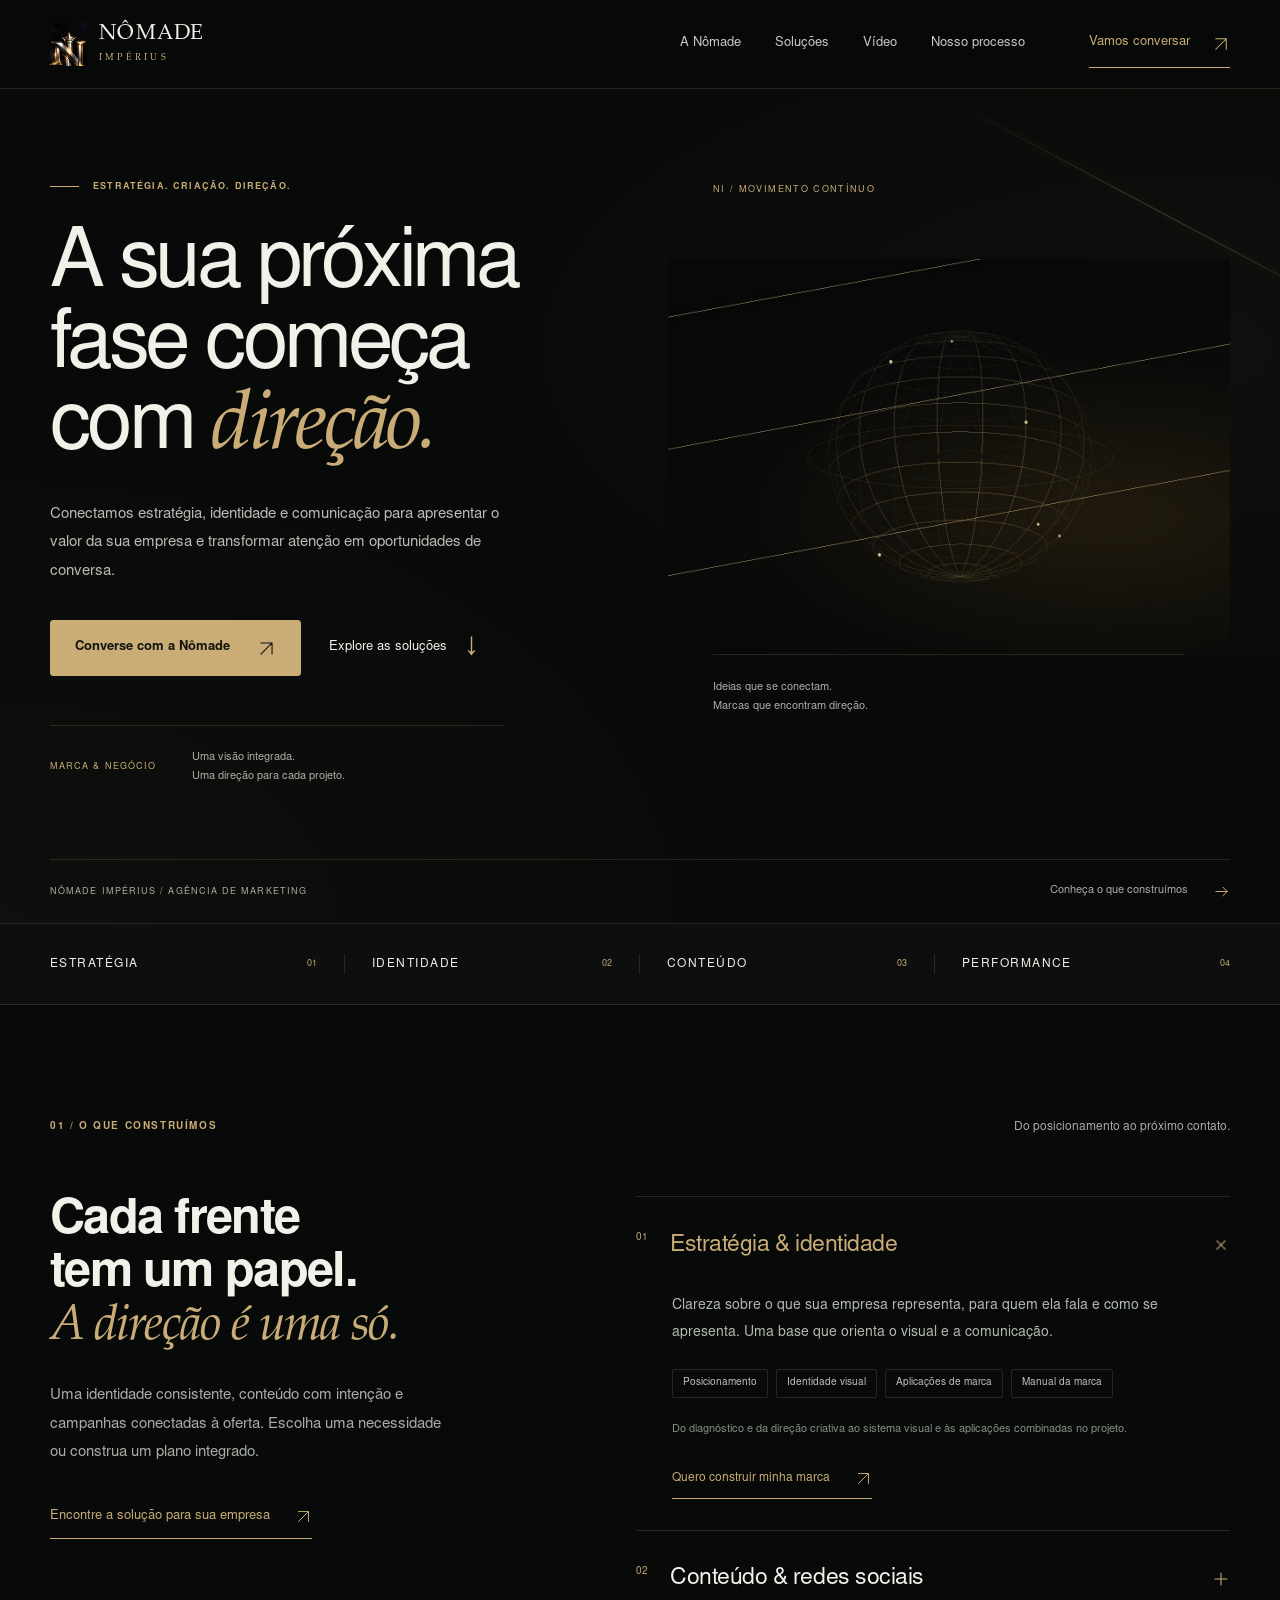
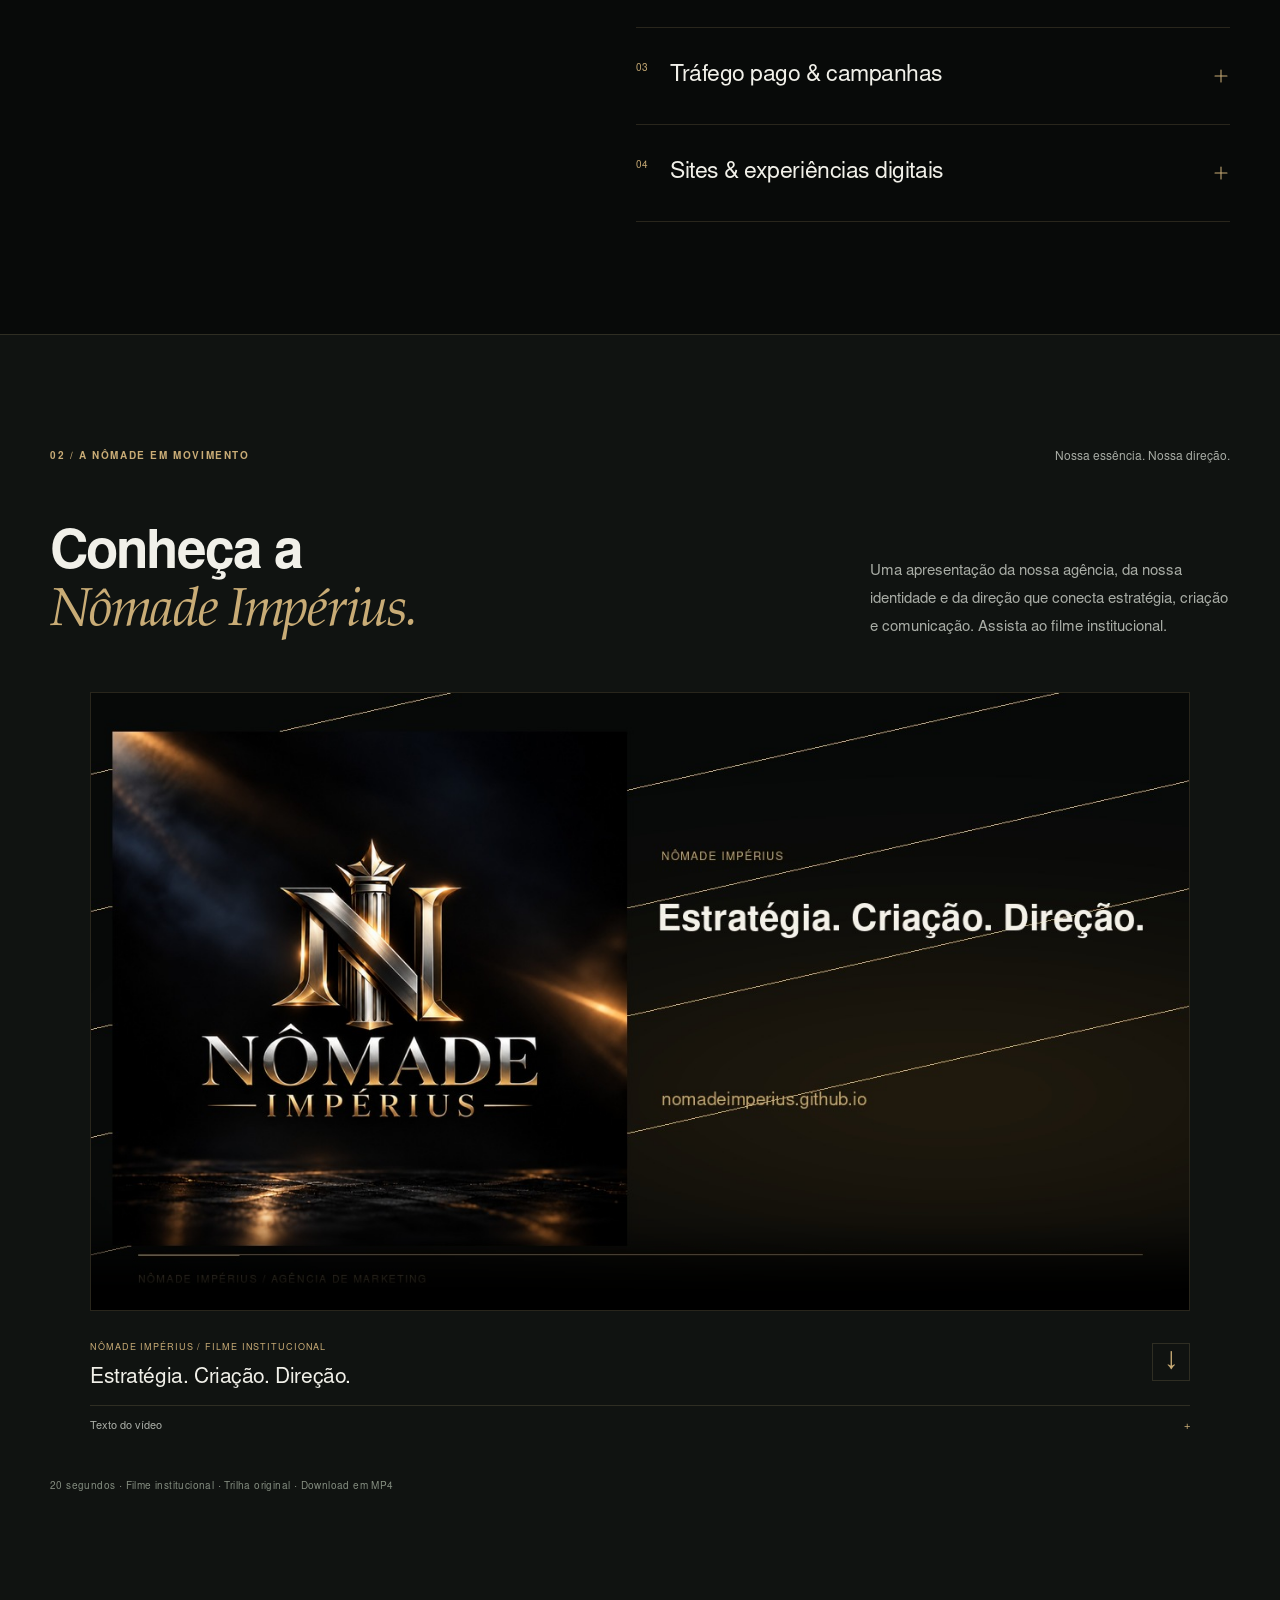
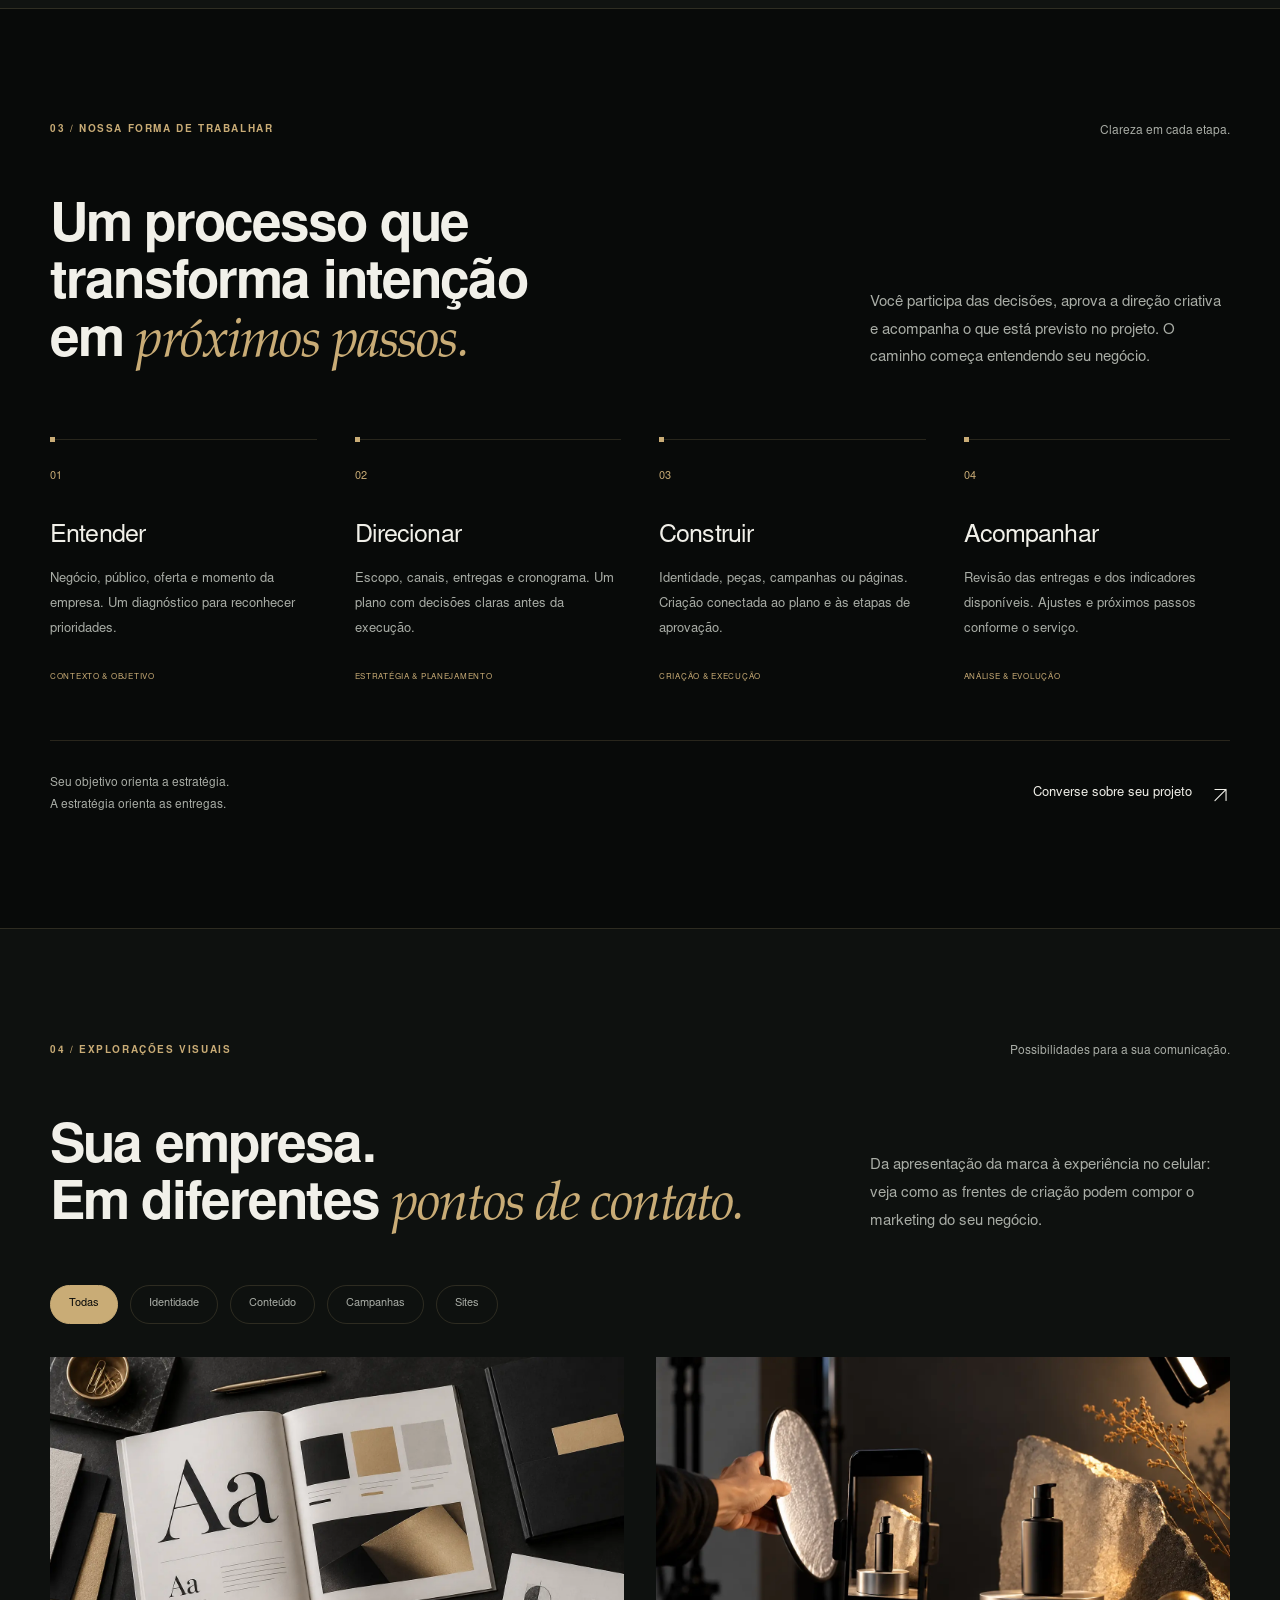
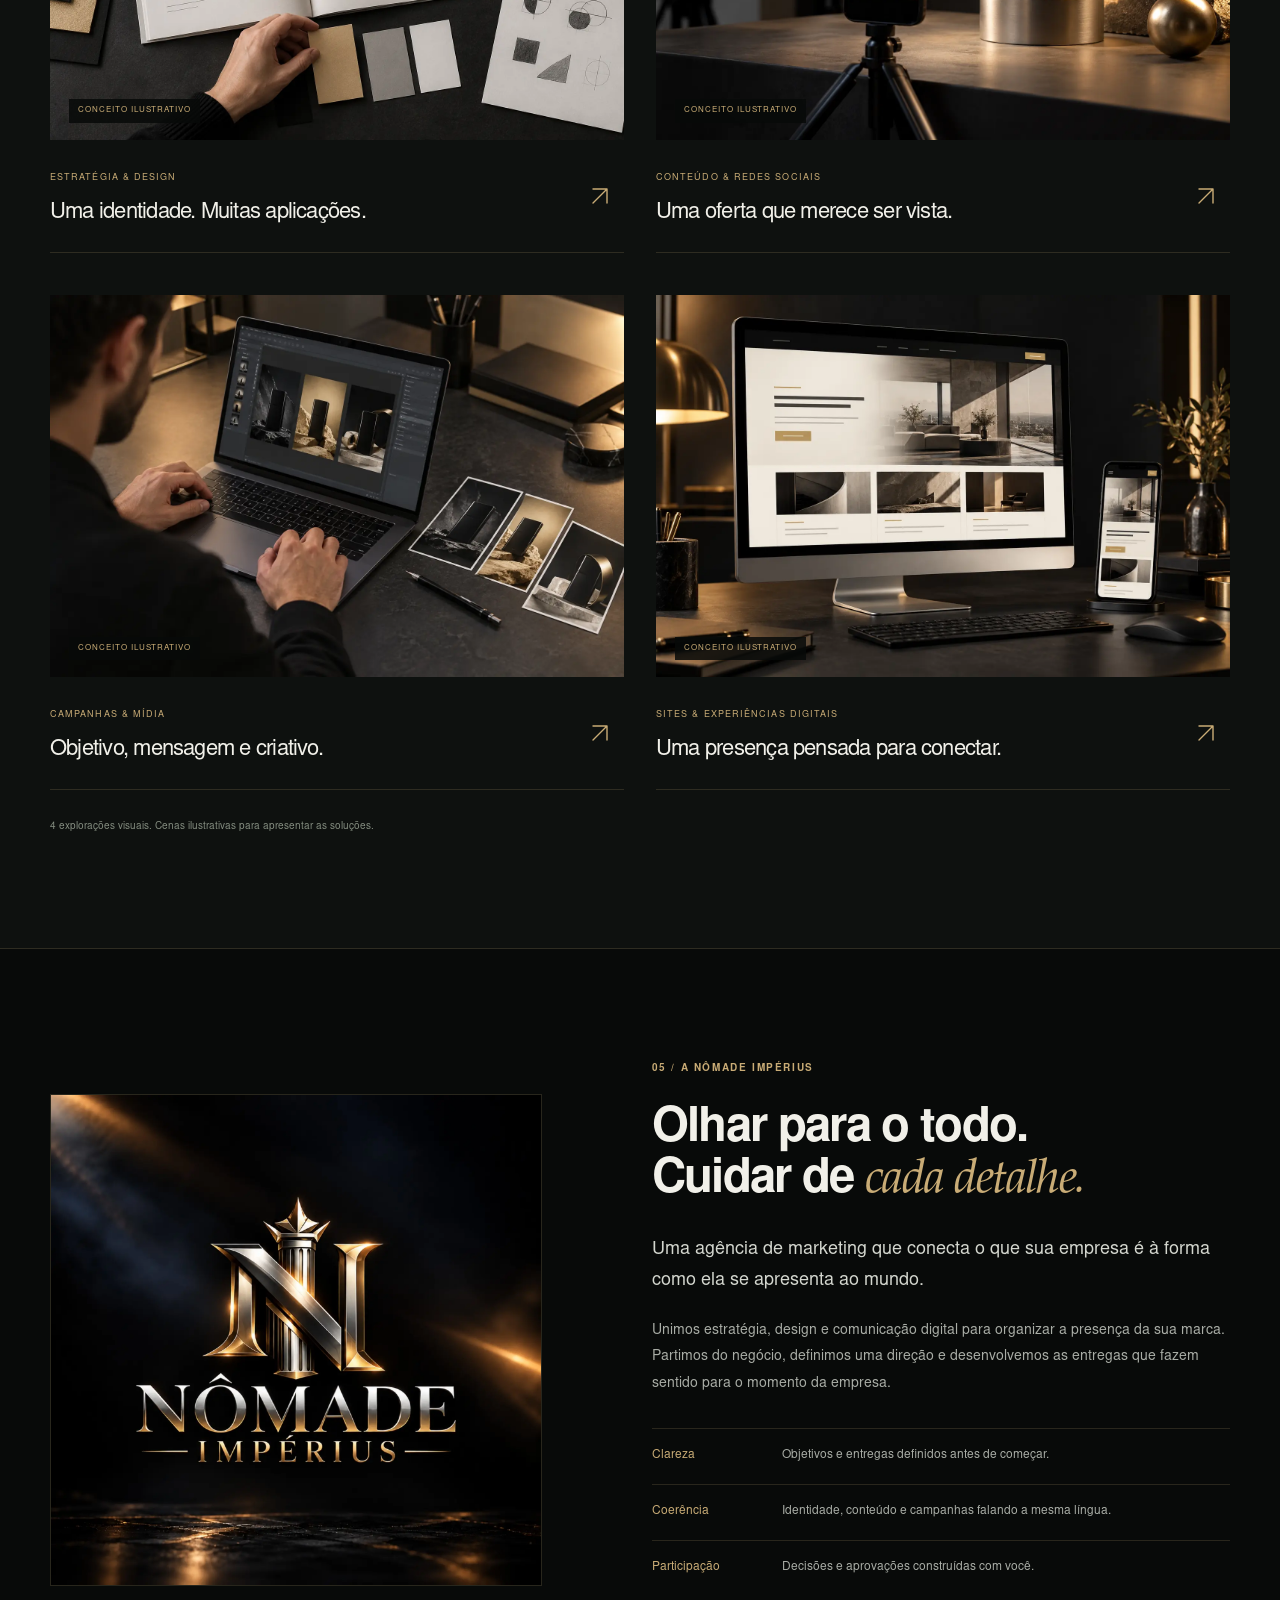
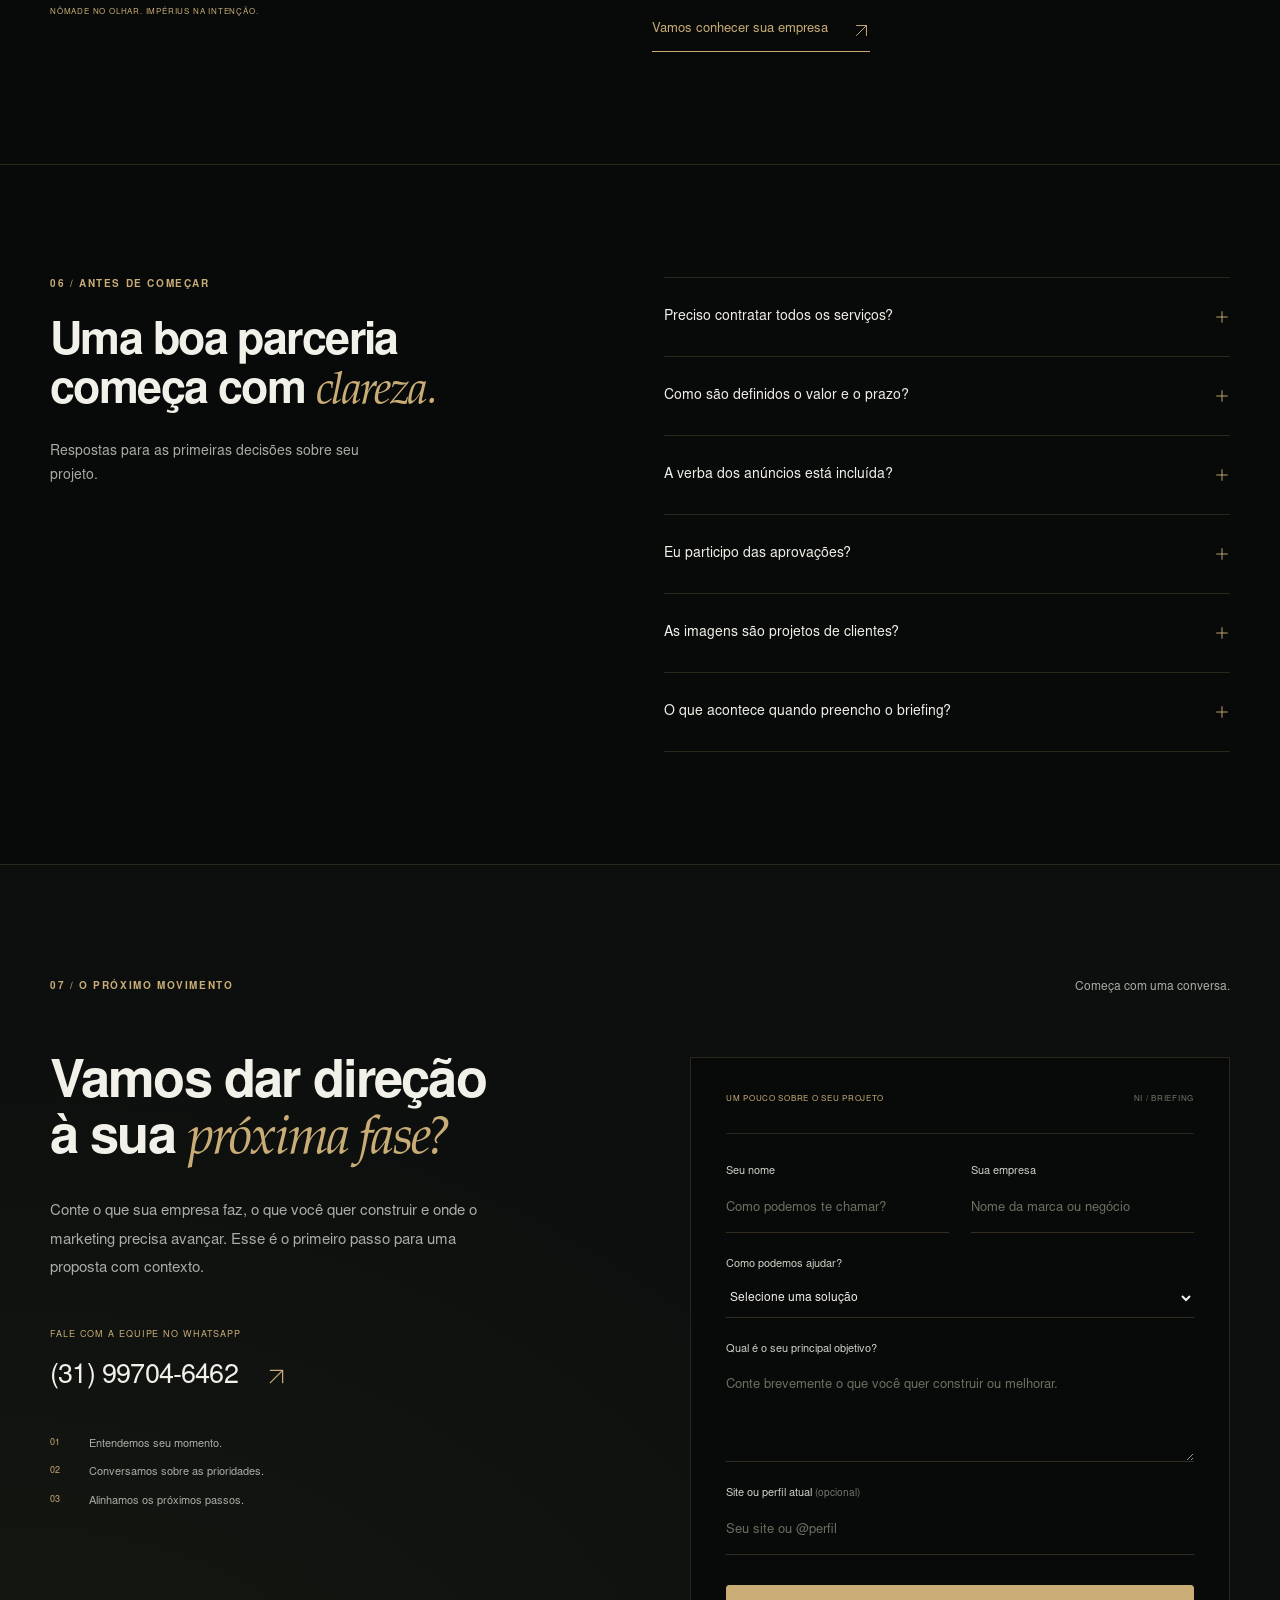
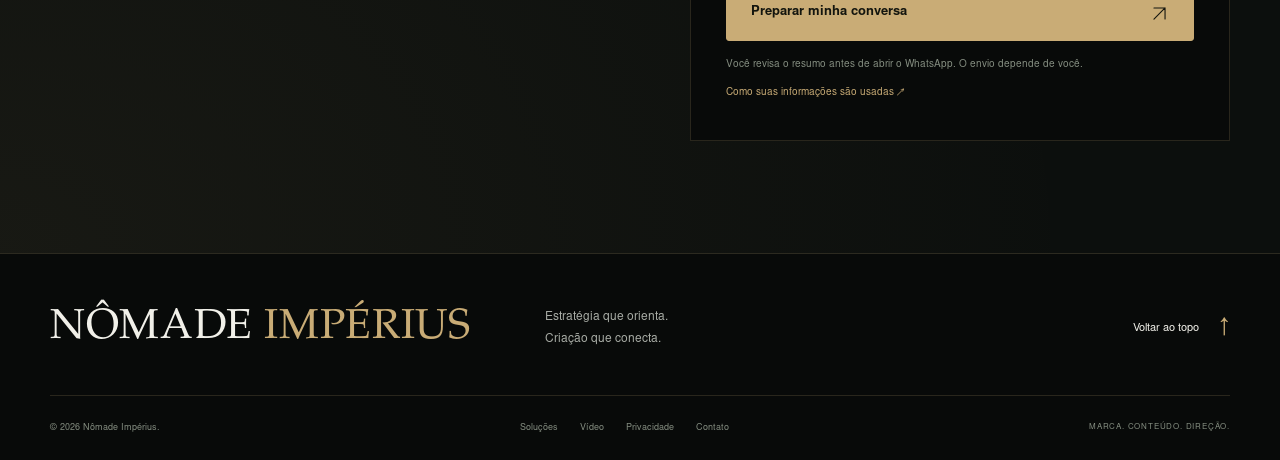
==== commit 16ebf2c8: "Apresentar um único filme institucional da Nômade Impérius" ====
--- a/index.html
+++ b/index.html
@@ -5,15 +5,15 @@
   <title>Nômade Impérius — Estratégia, criação e direção</title>
   <meta name="description" content="Estratégia, branding, conteúdo, campanhas e sites. A Nômade Impérius conecta marca e negócio com uma direção clara para cada projeto.">
   <meta name="theme-color" content="#080a09"><meta property="og:type" content="website"><meta property="og:locale" content="pt_BR"><meta property="og:site_name" content="Nômade Impérius"><meta property="og:title" content="Nômade Impérius — A próxima fase da sua marca"><meta property="og:description" content="Estratégia que orienta. Criação que conecta. Conheça a Nômade Impérius."><meta property="og:url" content="https://nomadeimperius.github.io/"><meta property="og:image" content="https://nomadeimperius.github.io/nomade-orbita-v2.jpg">
-  <link rel="canonical" href="https://nomadeimperius.github.io/"><link rel="icon" href="nomade-imperius.png"><link rel="preload" as="font" href="sans-regular.otf" type="font/otf" crossorigin><link rel="preload" as="font" href="editorial-italic.otf" type="font/otf" crossorigin><link rel="stylesheet" href="agency-v2.css?v=3">
-  <script src="config.js?v=whatsapp-1" defer></script><script src="agency-v2.js?v=2" defer></script>
+  <link rel="canonical" href="https://nomadeimperius.github.io/"><link rel="icon" href="nomade-imperius.png"><link rel="preload" as="font" href="sans-regular.otf" type="font/otf" crossorigin><link rel="preload" as="font" href="editorial-italic.otf" type="font/otf" crossorigin><link rel="stylesheet" href="agency-v2.css?v=4">
+  <script src="config.js?v=whatsapp-1" defer></script><script src="agency-v2.js?v=3" defer></script>
 </head>
 <body>
 <a class="skip" href="#principal">Ir para o conteúdo</a>
 <svg class="symbols" aria-hidden="true" xmlns="http://www.w3.org/2000/svg"><symbol id="arrow" viewBox="0 0 24 24"><path d="M5 19 19 5M5 5h14v14"/></symbol><symbol id="right" viewBox="0 0 24 24"><path d="M4 12h16m-6-6 6 6-6 6"/></symbol><symbol id="plus" viewBox="0 0 24 24"><path d="M12 4v16M4 12h16"/></symbol><symbol id="pause" viewBox="0 0 24 24"><path d="M8 5v14M16 5v14"/></symbol></svg>
-<header class="header"><div class="wrap header-inner"><a class="brand" href="#inicio" aria-label="Nômade Impérius, início"><span class="brand-symbol" aria-hidden="true"><img src="nomade-imperius.png" width="1536" height="1536" alt=""></span><span>NÔMADE<small>IMPÉRIUS</small></span></a><button class="menu-button" aria-controls="main-nav" aria-expanded="false" aria-label="Abrir menu"><span></span><span></span></button><nav id="main-nav" class="nav" aria-label="Navegação principal"><a href="#agencia">A Nômade</a><a href="#solucoes">Soluções</a><a href="#filmes">Filmes</a><a href="#processo">Nosso processo</a><a class="nav-cta contact-link" href="#contato">Vamos conversar <svg><use href="#arrow"/></svg></a></nav></div><div class="reading-progress" aria-hidden="true"></div></header>
+<header class="header"><div class="wrap header-inner"><a class="brand" href="#inicio" aria-label="Nômade Impérius, início"><span class="brand-symbol" aria-hidden="true"><img src="nomade-imperius.png" width="1536" height="1536" alt=""></span><span>NÔMADE<small>IMPÉRIUS</small></span></a><button class="menu-button" aria-controls="main-nav" aria-expanded="false" aria-label="Abrir menu"><span></span><span></span></button><nav id="main-nav" class="nav" aria-label="Navegação principal"><a href="#agencia">A Nômade</a><a href="#solucoes">Soluções</a><a href="#filmes">Vídeo</a><a href="#processo">Nosso processo</a><a class="nav-cta contact-link" href="#contato">Vamos conversar <svg><use href="#arrow"/></svg></a></nav></div><div class="reading-progress" aria-hidden="true"></div></header>
 <main id="principal">
-<section id="inicio" class="hero" aria-labelledby="hero-title"><div class="hero-aura" aria-hidden="true"></div><div class="wrap hero-grid"><div class="hero-copy"><p class="eyebrow"><span></span>ESTRATÉGIA. CRIAÇÃO. DIREÇÃO.</p><h1 id="hero-title">A sua próxima<br>fase começa<br>com <em>direção.</em></h1><p class="hero-description">Conectamos estratégia, identidade e comunicação para apresentar o valor da sua empresa e transformar atenção em oportunidades de conversa.</p><div class="hero-actions"><a href="#contato" class="button button-gold contact-link">Converse com a Nômade <svg><use href="#arrow"/></svg></a><a href="#solucoes" class="plain-link">Explore as soluções <span>↓</span></a></div><div class="hero-signature"><span>MARCA & NEGÓCIO</span><span>Uma visão integrada.<br>Uma direção para cada projeto.</span></div></div><div class="hero-visual"><span class="visual-index">NI / MOVIMENTO CONTÍNUO</span><video id="hero-film" autoplay muted loop playsinline preload="metadata" poster="nomade-orbita-v2.jpg" aria-label="Animação abstrata de uma esfera de conexões douradas"><source src="nomade-orbita-v2.mp4" type="video/mp4"></video><div class="visual-caption"><span>Ideias que se conectam.<br>Marcas que encontram direção.</span><button id="motion-toggle" type="button" aria-label="Pausar animação de abertura"><svg><use href="#pause"/></svg></button></div></div></div><div class="wrap hero-bottom"><span>NÔMADE IMPÉRIUS / AGÊNCIA DE MARKETING</span><a href="#solucoes">Conheça o que construímos <svg><use href="#right"/></svg></a></div></section>
+<section id="inicio" class="hero" aria-labelledby="hero-title"><div class="hero-aura" aria-hidden="true"></div><div class="wrap hero-grid"><div class="hero-copy"><p class="eyebrow"><span></span>ESTRATÉGIA. CRIAÇÃO. DIREÇÃO.</p><h1 id="hero-title">A sua próxima<br>fase começa<br>com <em>direção.</em></h1><p class="hero-description">Conectamos estratégia, identidade e comunicação para apresentar o valor da sua empresa e transformar atenção em oportunidades de conversa.</p><div class="hero-actions"><a href="#contato" class="button button-gold contact-link">Converse com a Nômade <svg><use href="#arrow"/></svg></a><a href="#solucoes" class="plain-link">Explore as soluções <span>↓</span></a></div><div class="hero-signature"><span>MARCA & NEGÓCIO</span><span>Uma visão integrada.<br>Uma direção para cada projeto.</span></div></div><div class="hero-visual"><span class="visual-index">NI / MOVIMENTO CONTÍNUO</span><img class="hero-still" src="nomade-orbita-v2.jpg" width="1280" height="900" alt="Esfera de conexões douradas sobre fundo preto"><div class="visual-caption"><span>Ideias que se conectam.<br>Marcas que encontram direção.</span></div></div></div><div class="wrap hero-bottom"><span>NÔMADE IMPÉRIUS / AGÊNCIA DE MARKETING</span><a href="#solucoes">Conheça o que construímos <svg><use href="#right"/></svg></a></div></section>
 <div class="discipline-strip"><div class="wrap disciplines"><span>ESTRATÉGIA <i>01</i></span><span>IDENTIDADE <i>02</i></span><span>CONTEÚDO <i>03</i></span><span>PERFORMANCE <i>04</i></span></div></div>
 
 <section id="solucoes" class="section solutions" aria-labelledby="solutions-title"><div class="wrap"><div class="section-top"><p class="eyebrow">01 / O QUE CONSTRUÍMOS</p><span class="section-note">Do posicionamento ao próximo contato.</span></div><div class="solutions-grid"><div class="section-intro"><h2 id="solutions-title">Cada frente<br>tem um papel.<br><em>A direção é uma só.</em></h2><p>Uma identidade consistente, conteúdo com intenção e campanhas conectadas à oferta. Escolha uma necessidade ou construa um plano integrado.</p><a href="#contato" class="line-link">Encontre a solução para sua empresa <svg><use href="#arrow"/></svg></a></div><div class="service-list">
@@ -23,11 +23,7 @@
 <details class="service" name="services"><summary><span class="service-number">04</span><h3>Sites & experiências digitais</h3><svg><use href="#plus"/></svg></summary><div class="service-body"><p>Uma página que apresenta sua empresa com clareza, explica sua oferta e conduz o visitante até o contato. Design, conteúdo e navegação pensados em conjunto.</p><div class="tags"><span>Sites institucionais</span><span>Landing pages</span><span>Texto & estrutura</span><span>Design responsivo</span></div><p class="deliverable">Arquitetura da página, conteúdo, identidade visual e pontos de contato. Integrações e funcionalidades acordadas na proposta.</p><a class="line-link service-link" data-service="Sites e landing pages" href="#contato">Quero uma nova presença digital <svg><use href="#arrow"/></svg></a></div></details>
 </div></div></div></section>
 
-<section id="filmes" class="section films" aria-labelledby="films-title"><div class="wrap"><div class="section-top"><p class="eyebrow">02 / A MARCA EM MOVIMENTO</p><span class="section-note">Três olhares. A mesma essência.</span></div><div class="heading-row"><h2 id="films-title">Ideias ganham força<br>quando ganham <em>forma.</em></h2><p>Filmes animados da Nômade Impérius sobre identidade, campanhas e presença digital. Assista, ative o som e conheça nossa direção criativa.</p></div><div class="film-grid">
-<article class="film-card"><div class="film-screen"><video controls muted playsinline preload="none" poster="nomade-filme-marca-v2.jpg" aria-label="Filme Identidade e direção"><source src="nomade-filme-marca-v2.mp4" type="video/mp4"></video></div><div class="film-meta"><div><span>01 / MANIFESTO</span><h3>Identidade & direção</h3></div><a href="nomade-filme-marca-v2.mp4" download aria-label="Baixar filme Identidade e direção">↓</a></div><details class="transcript"><summary>Texto do filme</summary><p>Sua marca tem uma história. Dê clareza ao que ela representa. Identidade. Consistência. Direção. Nômade Impérius: vamos construir sua próxima fase.</p></details></article>
-<article class="film-card"><div class="film-screen"><video controls muted playsinline preload="none" poster="nomade-filme-campanhas-v2.jpg" aria-label="Filme Conteúdo com propósito"><source src="nomade-filme-campanhas-v2.mp4" type="video/mp4"></video></div><div class="film-meta"><div><span>02 / CONTEÚDO & CAMPANHAS</span><h3>Conteúdo com propósito</h3></div><a href="nomade-filme-campanhas-v2.mp4" download aria-label="Baixar filme Conteúdo com propósito">↓</a></div><details class="transcript"><summary>Texto do filme</summary><p>Conteúdo com propósito. Público. Mensagem. Objetivo. Cada peça conecta marca e negócio. Nômade Impérius: vamos planejar seu marketing.</p></details></article>
-<article class="film-card"><div class="film-screen"><video controls muted playsinline preload="none" poster="nomade-filme-presenca-digital-v2.jpg" aria-label="Filme Presença que conecta"><source src="nomade-filme-presenca-digital-v2.mp4" type="video/mp4"></video></div><div class="film-meta"><div><span>03 / EXPERIÊNCIA DIGITAL</span><h3>Presença que conecta</h3></div><a href="nomade-filme-presenca-digital-v2.mp4" download aria-label="Baixar filme Presença que conecta">↓</a></div><details class="transcript"><summary>Texto do filme</summary><p>Sua presença digital começa com clareza. Uma página. Uma oferta. Um próximo passo. Design que apresenta. Conteúdo que orienta. Seu próximo projeto começa na conversa.</p></details></article>
-</div><p class="film-note">16 segundos por filme · Formato vertical · Trilha original · Download em MP4</p></div></section>
+<section id="filmes" class="section films" aria-labelledby="films-title"><div class="wrap"><div class="section-top"><p class="eyebrow">02 / A NÔMADE EM MOVIMENTO</p><span class="section-note">Nossa essência. Nossa direção.</span></div><div class="heading-row"><h2 id="films-title">Conheça a<br><em>Nômade Impérius.</em></h2><p>Uma apresentação da nossa agência, da nossa identidade e da direção que conecta estratégia, criação e comunicação. Assista ao filme institucional.</p></div><div class="film-grid single-film"><article class="film-card"><div class="film-screen"><video controls playsinline preload="metadata" poster="nomade-imperius-institucional.jpg" aria-label="Filme institucional da Nômade Impérius"><source src="nomade-imperius-institucional.mp4" type="video/mp4"></video></div><div class="film-meta"><div><span>NÔMADE IMPÉRIUS / FILME INSTITUCIONAL</span><h3>Estratégia. Criação. Direção.</h3></div><a href="nomade-imperius-institucional.mp4" download aria-label="Baixar vídeo da Nômade Impérius">↓</a></div><details class="transcript"><summary>Texto do vídeo</summary><p>Nômade Impérius. Estratégia. Criação. Direção. Uma agência de marketing. Sua essência. Nossa direção. Marca, conteúdo e campanhas. Identidade que conecta. Comunicação com propósito. Seu próximo movimento: vamos construir sua próxima fase. Converse com a Nômade.</p></details></article></div><p class="film-note">20 segundos · Filme institucional · Trilha original · Download em MP4</p></div></section>
 
 <section id="processo" class="section process" aria-labelledby="process-title"><div class="wrap"><div class="section-top"><p class="eyebrow">03 / NOSSA FORMA DE TRABALHAR</p><span class="section-note">Clareza em cada etapa.</span></div><div class="heading-row"><h2 id="process-title">Um processo que<br>transforma intenção<br>em <em>próximos passos.</em></h2><p>Você participa das decisões, aprova a direção criativa e acompanha o que está previsto no projeto. O caminho começa entendendo seu negócio.</p></div><ol class="process-steps"><li><span>01</span><h3>Entender</h3><p>Negócio, público, oferta e momento da empresa. Um diagnóstico para reconhecer prioridades.</p><small>CONTEXTO & OBJETIVO</small></li><li><span>02</span><h3>Direcionar</h3><p>Escopo, canais, entregas e cronograma. Um plano com decisões claras antes da execução.</p><small>ESTRATÉGIA & PLANEJAMENTO</small></li><li><span>03</span><h3>Construir</h3><p>Identidade, peças, campanhas ou páginas. Criação conectada ao plano e às etapas de aprovação.</p><small>CRIAÇÃO & EXECUÇÃO</small></li><li><span>04</span><h3>Acompanhar</h3><p>Revisão das entregas e dos indicadores disponíveis. Ajustes e próximos passos conforme o serviço.</p><small>ANÁLISE & EVOLUÇÃO</small></li></ol><div class="process-foot"><span>Seu objetivo orienta a estratégia.<br>A estratégia orienta as entregas.</span><a href="#contato" class="plain-link">Converse sobre seu projeto <svg><use href="#arrow"/></svg></a></div></div></section>
 
@@ -35,11 +31,11 @@
 
 <section id="agencia" class="section agency" aria-labelledby="agency-title"><div class="wrap agency-grid"><div class="agency-art"><img src="nomade-brand-hero-v1.webp" width="1536" height="1536" loading="lazy" alt="Identidade da Nômade Impérius com monograma NI, coluna e coroa em preto, dourado e prata"><span>NÔMADE NO OLHAR. IMPÉRIUS NA INTENÇÃO.</span></div><div class="agency-copy"><p class="eyebrow">05 / A NÔMADE IMPÉRIUS</p><h2 id="agency-title">Olhar para o todo.<br>Cuidar de <em>cada detalhe.</em></h2><p class="agency-lead">Uma agência de marketing que conecta o que sua empresa é à forma como ela se apresenta ao mundo.</p><p>Unimos estratégia, design e comunicação digital para organizar a presença da sua marca. Partimos do negócio, definimos uma direção e desenvolvemos as entregas que fazem sentido para o momento da empresa.</p><div class="agency-values"><div><strong>Clareza</strong><p>Objetivos e entregas definidos antes de começar.</p></div><div><strong>Coerência</strong><p>Identidade, conteúdo e campanhas falando a mesma língua.</p></div><div><strong>Participação</strong><p>Decisões e aprovações construídas com você.</p></div></div><a href="#contato" class="line-link">Vamos conhecer sua empresa <svg><use href="#arrow"/></svg></a></div></div></section>
 
-<section class="section faq" aria-labelledby="faq-title"><div class="wrap faq-grid"><div><p class="eyebrow">06 / ANTES DE COMEÇAR</p><h2 id="faq-title">Uma boa parceria<br>começa com <em>clareza.</em></h2><p>Respostas para as primeiras decisões sobre seu projeto.</p></div><div class="faq-list"><details><summary>Preciso contratar todos os serviços?<svg><use href="#plus"/></svg></summary><p>Não. Você pode começar por uma necessidade específica, como identidade visual, redes sociais, campanhas ou um site. Também podemos organizar essas frentes em um plano integrado, conforme o objetivo do negócio.</p></details><details><summary>Como são definidos o valor e o prazo?<svg><use href="#plus"/></svg></summary><p>Depois de entender sua empresa, os canais, as entregas e a complexidade do projeto. A proposta apresenta o escopo, o investimento, o cronograma e as etapas de aprovação. Não há um valor único para projetos com necessidades diferentes.</p></details><details><summary>A verba dos anúncios está incluída?<svg><use href="#plus"/></svg></summary><p>A verba de mídia é separada do serviço de planejamento, criação ou gestão. O orçamento dos anúncios e a forma de acompanhamento são combinados antes do início das campanhas.</p></details><details><summary>Eu participo das aprovações?<svg><use href="#plus"/></svg></summary><p>Sim. A direção do projeto, as entregas e a rotina de aprovação são alinhadas na proposta. Assim, você sabe o que está previsto e em quais momentos participa.</p></details><details><summary>As imagens são projetos de clientes?<svg><use href="#plus"/></svg></summary><p>As explorações visuais desta página são conceitos ilustrativos para apresentar as frentes de trabalho. Os filmes foram criados para a própria Nômade Impérius. Esses materiais não representam resultados comerciais ou projetos de clientes.</p></details><details><summary>O que acontece quando preencho o briefing?<svg><use href="#plus"/></svg></summary><p>O site prepara um resumo no seu navegador. Você revisa o texto e escolhe abrir o WhatsApp ou copiar o briefing. Nada é enviado automaticamente e o formulário não mantém um cadastro permanente das suas respostas.</p></details></div></div></section>
+<section class="section faq" aria-labelledby="faq-title"><div class="wrap faq-grid"><div><p class="eyebrow">06 / ANTES DE COMEÇAR</p><h2 id="faq-title">Uma boa parceria<br>começa com <em>clareza.</em></h2><p>Respostas para as primeiras decisões sobre seu projeto.</p></div><div class="faq-list"><details><summary>Preciso contratar todos os serviços?<svg><use href="#plus"/></svg></summary><p>Não. Você pode começar por uma necessidade específica, como identidade visual, redes sociais, campanhas ou um site. Também podemos organizar essas frentes em um plano integrado, conforme o objetivo do negócio.</p></details><details><summary>Como são definidos o valor e o prazo?<svg><use href="#plus"/></svg></summary><p>Depois de entender sua empresa, os canais, as entregas e a complexidade do projeto. A proposta apresenta o escopo, o investimento, o cronograma e as etapas de aprovação. Não há um valor único para projetos com necessidades diferentes.</p></details><details><summary>A verba dos anúncios está incluída?<svg><use href="#plus"/></svg></summary><p>A verba de mídia é separada do serviço de planejamento, criação ou gestão. O orçamento dos anúncios e a forma de acompanhamento são combinados antes do início das campanhas.</p></details><details><summary>Eu participo das aprovações?<svg><use href="#plus"/></svg></summary><p>Sim. A direção do projeto, as entregas e a rotina de aprovação são alinhadas na proposta. Assim, você sabe o que está previsto e em quais momentos participa.</p></details><details><summary>As imagens são projetos de clientes?<svg><use href="#plus"/></svg></summary><p>As explorações visuais desta página são conceitos ilustrativos para apresentar as frentes de trabalho. O vídeo institucional foi criado para a própria Nômade Impérius. Esses materiais não representam resultados comerciais ou projetos de clientes.</p></details><details><summary>O que acontece quando preencho o briefing?<svg><use href="#plus"/></svg></summary><p>O site prepara um resumo no seu navegador. Você revisa o texto e escolhe abrir o WhatsApp ou copiar o briefing. Nada é enviado automaticamente e o formulário não mantém um cadastro permanente das suas respostas.</p></details></div></div></section>
 
 <section id="contato" class="section contact" aria-labelledby="contact-title"><div class="contact-aura" aria-hidden="true"></div><div class="wrap"><div class="section-top"><p class="eyebrow">07 / O PRÓXIMO MOVIMENTO</p><span class="section-note">Começa com uma conversa.</span></div><div class="contact-grid"><div class="contact-copy"><h2 id="contact-title">Vamos dar direção<br>à sua <em>próxima fase?</em></h2><p>Conte o que sua empresa faz, o que você quer construir e onde o marketing precisa avançar. Esse é o primeiro passo para uma proposta com contexto.</p><a class="contact-number contact-link" href="https://wa.me/5531997046462"><span>FALE COM A EQUIPE NO WHATSAPP</span><strong>(31) 99704-6462 <svg><use href="#arrow"/></svg></strong></a><div class="contact-expect"><span>01</span><p>Entendemos seu momento.</p><span>02</span><p>Conversamos sobre as prioridades.</p><span>03</span><p>Alinhamos os próximos passos.</p></div></div><div class="briefing"><div class="briefing-head"><span>UM POUCO SOBRE O SEU PROJETO</span><span>NI / BRIEFING</span></div><form id="project-form"><div class="form-row"><label>Seu nome<input name="name" autocomplete="name" maxlength="100" required placeholder="Como podemos te chamar?"></label><label>Sua empresa<input name="company" autocomplete="organization" maxlength="120" required placeholder="Nome da marca ou negócio"></label></div><label>Como podemos ajudar?<select name="service" id="service-select" required><option value="" disabled selected>Selecione uma solução</option><option>Branding e identidade visual</option><option>Gestão de redes sociais</option><option>Tráfego pago e campanhas</option><option>Sites e landing pages</option><option>Quero montar um plano de marketing</option></select></label><label>Qual é o seu principal objetivo?<textarea name="goal" rows="3" maxlength="1500" placeholder="Conte brevemente o que você quer construir ou melhorar." required></textarea></label><label>Site ou perfil atual <span>(opcional)</span><input name="profile" maxlength="180" placeholder="Seu site ou @perfil"></label><button class="button button-gold" type="submit">Preparar minha conversa <svg><use href="#arrow"/></svg></button><p class="form-note">Você revisa o resumo antes de abrir o WhatsApp. O envio depende de você.</p><a class="privacy-link" href="privacidade.html">Como suas informações são usadas ↗</a></form></div></div></div></section>
 </main>
-<footer class="footer"><div class="wrap"><div class="footer-top"><a class="footer-brand" href="#inicio">NÔMADE <span>IMPÉRIUS</span></a><p>Estratégia que orienta.<br>Criação que conecta.</p><a href="#inicio" class="back-top">Voltar ao topo <span>↑</span></a></div><div class="footer-bottom"><span>© <span id="year">2026</span> Nômade Impérius.</span><div><a href="#solucoes">Soluções</a><a href="#filmes">Filmes</a><a href="privacidade.html">Privacidade</a><a href="#contato">Contato</a></div><span>MARCA. CONTEÚDO. DIREÇÃO.</span></div></div></footer>
+<footer class="footer"><div class="wrap"><div class="footer-top"><a class="footer-brand" href="#inicio">NÔMADE <span>IMPÉRIUS</span></a><p>Estratégia que orienta.<br>Criação que conecta.</p><a href="#inicio" class="back-top">Voltar ao topo <span>↑</span></a></div><div class="footer-bottom"><span>© <span id="year">2026</span> Nômade Impérius.</span><div><a href="#solucoes">Soluções</a><a href="#filmes">Vídeo</a><a href="privacidade.html">Privacidade</a><a href="#contato">Contato</a></div><span>MARCA. CONTEÚDO. DIREÇÃO.</span></div></div></footer>
 <dialog id="briefing-dialog" aria-labelledby="dialog-title"><div class="dialog-top"><span>SEU PRÓXIMO PASSO</span><button id="close-dialog" aria-label="Fechar resumo" type="button">×</button></div><h2 id="dialog-title">Vamos iniciar<br><em>essa conversa.</em></h2><p>Revise o briefing. Você pode voltar para editar antes de compartilhar.</p><pre id="briefing-summary"></pre><div class="dialog-actions"><a id="send-whatsapp" class="button button-gold" href="https://wa.me/5531997046462" target="_blank" rel="noopener noreferrer">Abrir no WhatsApp <svg><use href="#arrow"/></svg></a><button id="copy-briefing" class="button button-outline" type="button">Copiar briefing</button></div><p id="copy-status" role="status" aria-live="polite"></p></dialog>
 </body>
 </html>
--- a/agency-v2.css
+++ b/agency-v2.css
@@ -13,3 +13,6 @@
 @media(max-width:760px){.wrap{width:calc(100% - 44px)}.menu-button{display:flex;flex-direction:column;justify-content:center;gap:7px;width:42px;height:42px;border:0;background:none}.menu-button>span{display:block;width:25px;height:1px;background:var(--gold);transition:transform .2s}.menu-button[aria-expanded=true]>span:first-child{transform:translateY(4px) rotate(45deg)}.menu-button[aria-expanded=true]>span:last-child{transform:translateY(-4px) rotate(-45deg)}.nav{display:none;position:fixed;top:76px;left:0;right:0;background:#0c0f0d;border-bottom:1px solid var(--line);padding:25px 25px 35px;flex-direction:column;align-items:stretch;gap:0;font-size:17px;max-height:calc(100dvh - 76px);overflow:auto}.nav.is-open{display:flex}.nav>a{padding-block:17px;border-bottom:1px solid var(--line)}.nav-cta{margin-top:20px;justify-content:space-between}.hero-grid{grid-template-columns:1fr;gap:6px;padding-top:40px;padding-bottom:25px;min-height:0}.hero h1{font-size:clamp(60px,10vw,83px);line-height:1.01;margin-top:25px}.hero .eyebrow{font-size:9px}.hero-description{font-size:15px;max-width:500px;margin-top:26px}.hero-actions{flex-direction:row;align-items:center;gap:25px;margin-top:28px}.hero-actions .button{font-size:12px;padding-inline:20px;gap:20px}.hero-actions .plain-link{font-size:12px}.hero-signature{margin-top:33px;max-width:none;font-size:11px;gap:40px;padding-top:19px}.hero-signature>span:first-child{font-size:9px}.hero-visual{min-height:360px;max-width:560px;width:100%;margin-inline:auto}.hero-visual video{aspect-ratio:1.5;object-fit:cover}.visual-index{top:15px;font-size:8px}.visual-caption{padding-top:16px;font-size:10px}.hero-bottom{padding-block:20px;align-items:flex-start;line-height:1.8;font-size:8px}.hero-bottom>span{max-width:200px}.hero-bottom a{font-size:10px;gap:16px}.hero::after{top:110px;width:300px;right:-200px}.disciplines{grid-template-columns:1fr 1fr;padding-block:12px}.disciplines>span{font-size:10px;padding:18px 0;gap:20px}.disciplines>span:nth-child(odd){border-right:1px solid var(--line);padding-right:25px}.disciplines>span:nth-child(even){border-right:0;padding-left:25px}.disciplines>span:nth-child(-n+2){border-bottom:1px solid var(--line)}.section{padding-block:75px}.section-top{margin-bottom:33px}.section-note{font-size:10px;text-align:right;max-width:170px}.eyebrow{font-size:9px;letter-spacing:.12em}.solutions-grid{grid-template-columns:1fr;gap:40px}.section-intro{position:static}.section-intro h2{font-size:clamp(38px,7vw,48px)}.section-intro>p{max-width:510px;font-size:14px;margin-top:22px}.section-intro>.line-link{margin-top:18px}.service summary{min-height:82px;padding-block:23px}.service h3{font-size:22px}.service-number{font-size:10px;padding-top:4px}.service-body>p:first-child{font-size:13px}.tags>span{font-size:10px}.heading-row{display:block;margin-bottom:35px}.heading-row h2{font-size:clamp(36px,6.8vw,48px)}.heading-row>p{max-width:520px;font-size:14px;margin-top:25px}.film-grid{grid-template-columns:1fr;gap:37px;max-width:430px;margin-inline:auto}.film-screen video{aspect-ratio:9/16;object-fit:cover}.film-meta{padding-top:21px}.film-meta h3{font-size:22px}.film-meta span{font-size:9px}.film-meta>a{width:38px;height:38px}.transcript{font-size:12px}.film-note{font-size:9px;text-align:center;line-height:1.9}.process-steps{grid-template-columns:1fr 1fr;gap:37px 27px;margin-top:45px}.process-steps h3{font-size:25px;margin-top:25px}.process-steps p{font-size:13px;max-width:290px}.process-steps small{font-size:7px;line-height:1.9;margin-top:22px}.process-foot{margin-top:37px;padding-top:26px;gap:25px}.process-foot>span{font-size:11px}.process-foot .plain-link{font-size:11px;gap:15px}.work-grid{gap:30px 21px}.work-image{aspect-ratio:1.1}.work-image>span{font-size:6px;left:10px;bottom:10px;padding:4px 6px}.work-info{gap:9px;padding-block:18px}.work-info span{font-size:7px;letter-spacing:.07em}.work-info h3{font-size:17px;line-height:1.4}.work-info>a{padding:6px}.work-info svg{width:18px;height:18px}.work-filters{gap:8px}.work-filters button{font-size:10px;padding:8px 13px}.agency-grid{grid-template-columns:1fr;gap:40px}.agency-art{max-width:390px;width:100%;margin-inline:auto}.agency-art>span{font-size:7px}.agency-copy h2{font-size:clamp(36px,7vw,48px)}.agency-copy>p.agency-lead{font-size:19px}.agency-copy>p:not(.eyebrow){font-size:14px}.agency-values>div{grid-template-columns:100px 1fr;gap:20px}.agency-values strong{font-size:12px}.agency-values p{font-size:12px}.faq-grid{grid-template-columns:1fr;gap:37px}.faq h2{font-size:clamp(36px,7vw,48px)}.faq-grid>div:first-child>p:last-child{max-width:450px}.faq-list summary{font-size:14px}.faq-list details p{font-size:13px}.contact-grid{grid-template-columns:1fr;gap:42px}.contact-copy h2{font-size:clamp(39px,7vw,51px)}.contact-copy>p{font-size:14px;max-width:510px}.contact-number{margin-top:30px}.contact-number strong{font-size:27px}.contact-expect{margin-top:27px}.briefing{padding:28px}.form-row{grid-template-columns:1fr 1fr;gap:20px}.footer-top{flex-wrap:wrap;gap:25px 40px;align-items:flex-start;padding-bottom:32px}.footer-brand{font-size:36px}.footer-top>p{font-size:11px}.back-top{margin-left:0;flex-basis:100%;gap:20px}.footer-bottom{gap:22px;align-items:flex-start;font-size:9px}.footer-bottom>div{gap:15px;flex-wrap:wrap;justify-content:flex-end}.privacy-page h1{font-size:46px}.privacy-page h2{font-size:26px}.privacy-page p,.privacy-page li{font-size:14px}}
 @media(max-width:440px){.wrap{width:calc(100% - 36px)}.header-inner{height:72px}.nav{top:72px}.brand>span:last-child{font-size:18px}.brand small{font-size:8px}.hero-grid{padding-top:33px}.hero h1{font-size:60px}.hero .eyebrow{font-size:8px;gap:10px}.hero-actions{flex-direction:column;align-items:stretch;gap:18px}.hero-actions .button{justify-content:space-between;min-height:55px;font-size:13px}.hero-actions .plain-link{justify-content:space-between;padding-inline:2px;font-size:12px}.hero-signature{gap:22px;font-size:10px;margin-top:27px}.hero-signature>span:first-child{font-size:8px}.hero-visual{min-height:295px}.hero-bottom{font-size:7px;gap:18px}.hero-bottom>span{max-width:165px}.hero-bottom a{font-size:9px;gap:12px}.visual-caption{font-size:9px}.visual-index{font-size:7px}.section-top{align-items:flex-start;gap:20px}.section-note{max-width:130px;font-size:9px}.section-intro h2{font-size:36px}.section-intro>.line-link{font-size:11px}.service h3{font-size:19px}.service summary{gap:14px}.service-body{padding-left:26px}.heading-row h2{font-size:36px}.heading-row>p{font-size:13px}.film-meta h3{font-size:20px}.film-screen video{aspect-ratio:9/16}.process-steps{gap:33px 20px}.process-steps p{font-size:12px}.process-steps h3{font-size:23px}.process-steps small{font-size:6.5px;letter-spacing:.05em}.process-foot{display:block}.process-foot .plain-link{margin-top:22px}.work-grid{grid-template-columns:1fr;gap:28px}.work-image{aspect-ratio:1.4}.work-image>span{font-size:7px}.work-info h3{font-size:21px}.work-info span{font-size:8px}.work-info>a{padding:9px}.work-note{font-size:9px;line-height:1.8}.agency-copy h2,.faq h2{font-size:36px}.agency-copy>p.agency-lead{font-size:18px}.contact-copy h2{font-size:39px}.contact-copy>p{font-size:13px}.contact-number strong{font-size:25px}.briefing{padding:23px}.briefing-head{font-size:7px;gap:12px}.form-row{grid-template-columns:1fr;gap:0}input,select,textarea{font-size:16px}select{font-size:13px}label{font-size:11px}.footer-brand{font-size:31px}.footer-top{gap:24px}.footer-top>p{font-size:10px}.footer-bottom{display:block}.footer-bottom>div{justify-content:flex-start;margin-top:16px;gap:22px}.privacy-page h1{font-size:40px}dialog{padding:25px}.dialog-top+h2{font-size:37px}.dialog-actions{display:grid}.dialog-actions .button{width:100%;justify-content:space-between}}
 @media(prefers-reduced-motion:reduce){html{scroll-behavior:auto}*,*::before,*::after{animation:none!important;transition:none!important}}
+
+/* Filme institucional único */
+.hero-still{width:100%;aspect-ratio:1280/900;object-fit:cover}.film-grid.single-film{display:block;max-width:1100px;margin-inline:auto}.single-film .film-screen video{aspect-ratio:16/9;object-fit:contain}@media(max-width:760px){.hero-still{aspect-ratio:1.5}.single-film .film-meta h3{font-size:20px}}
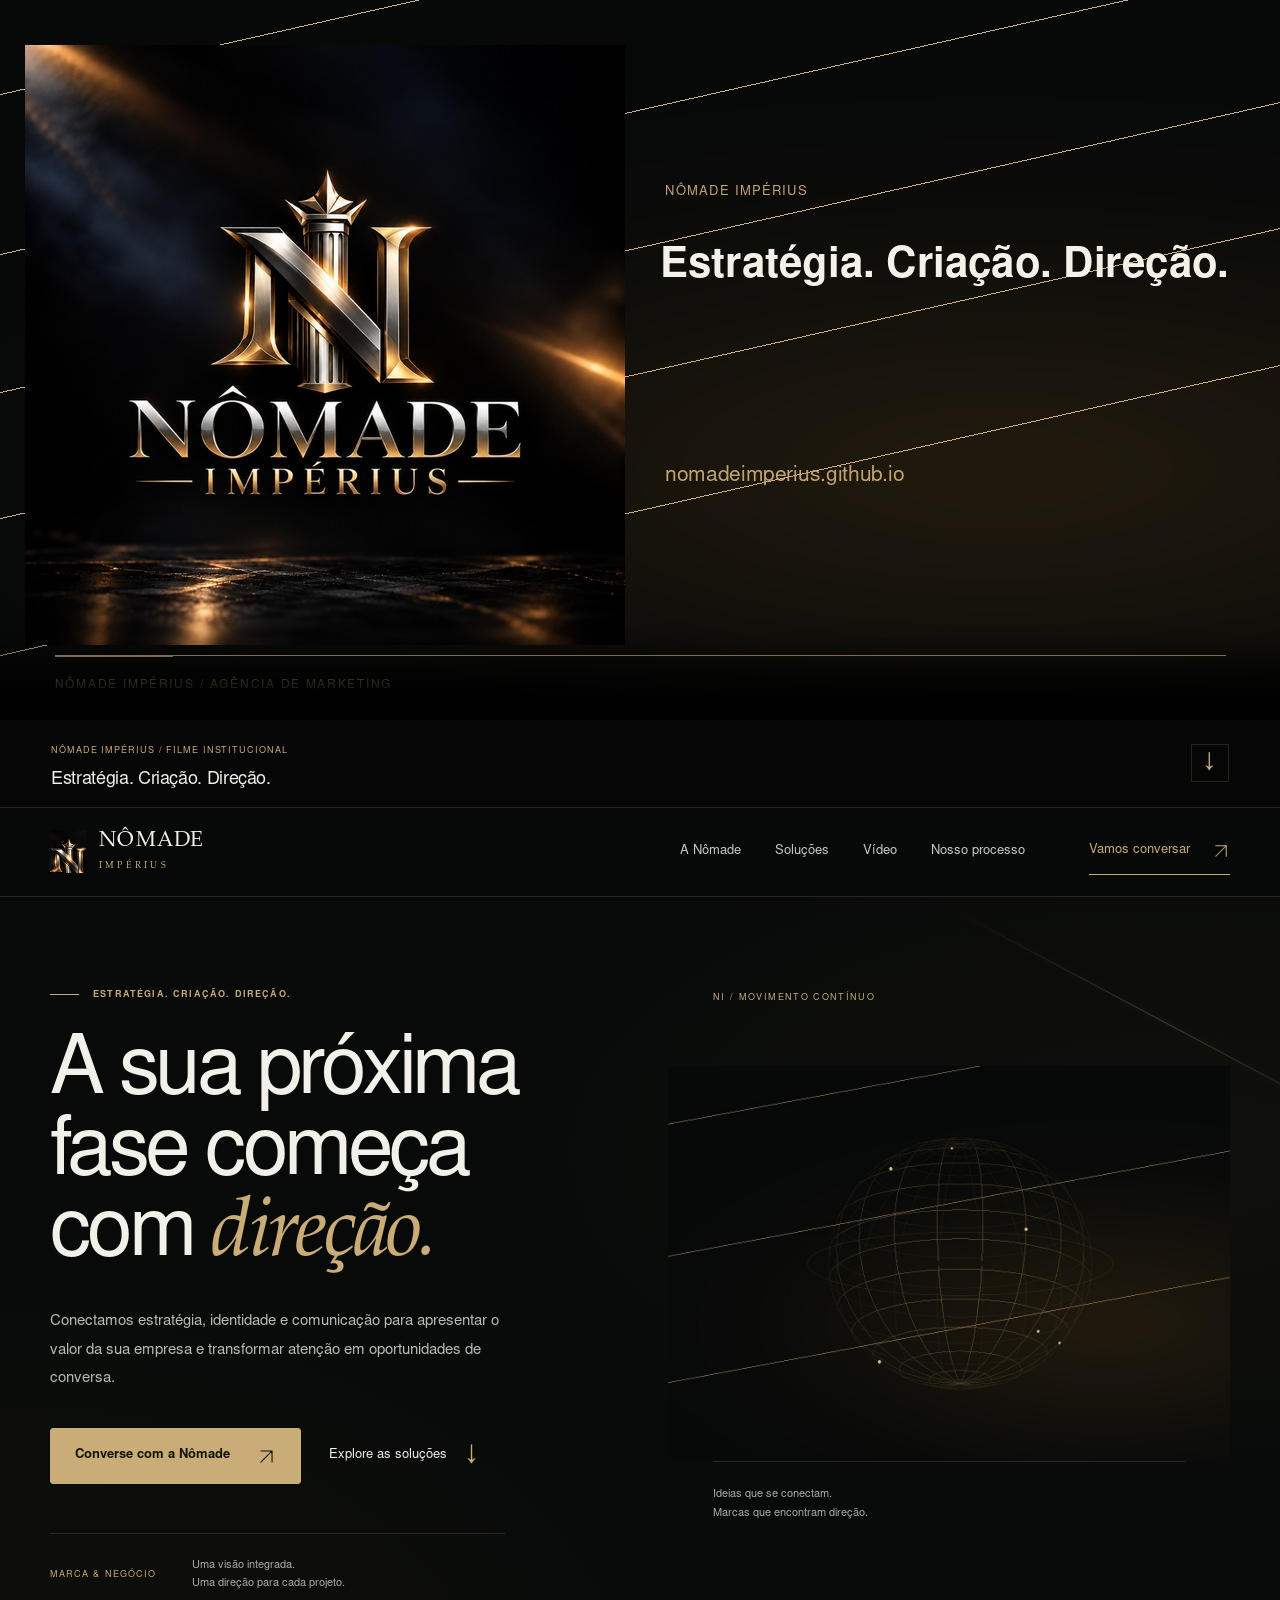
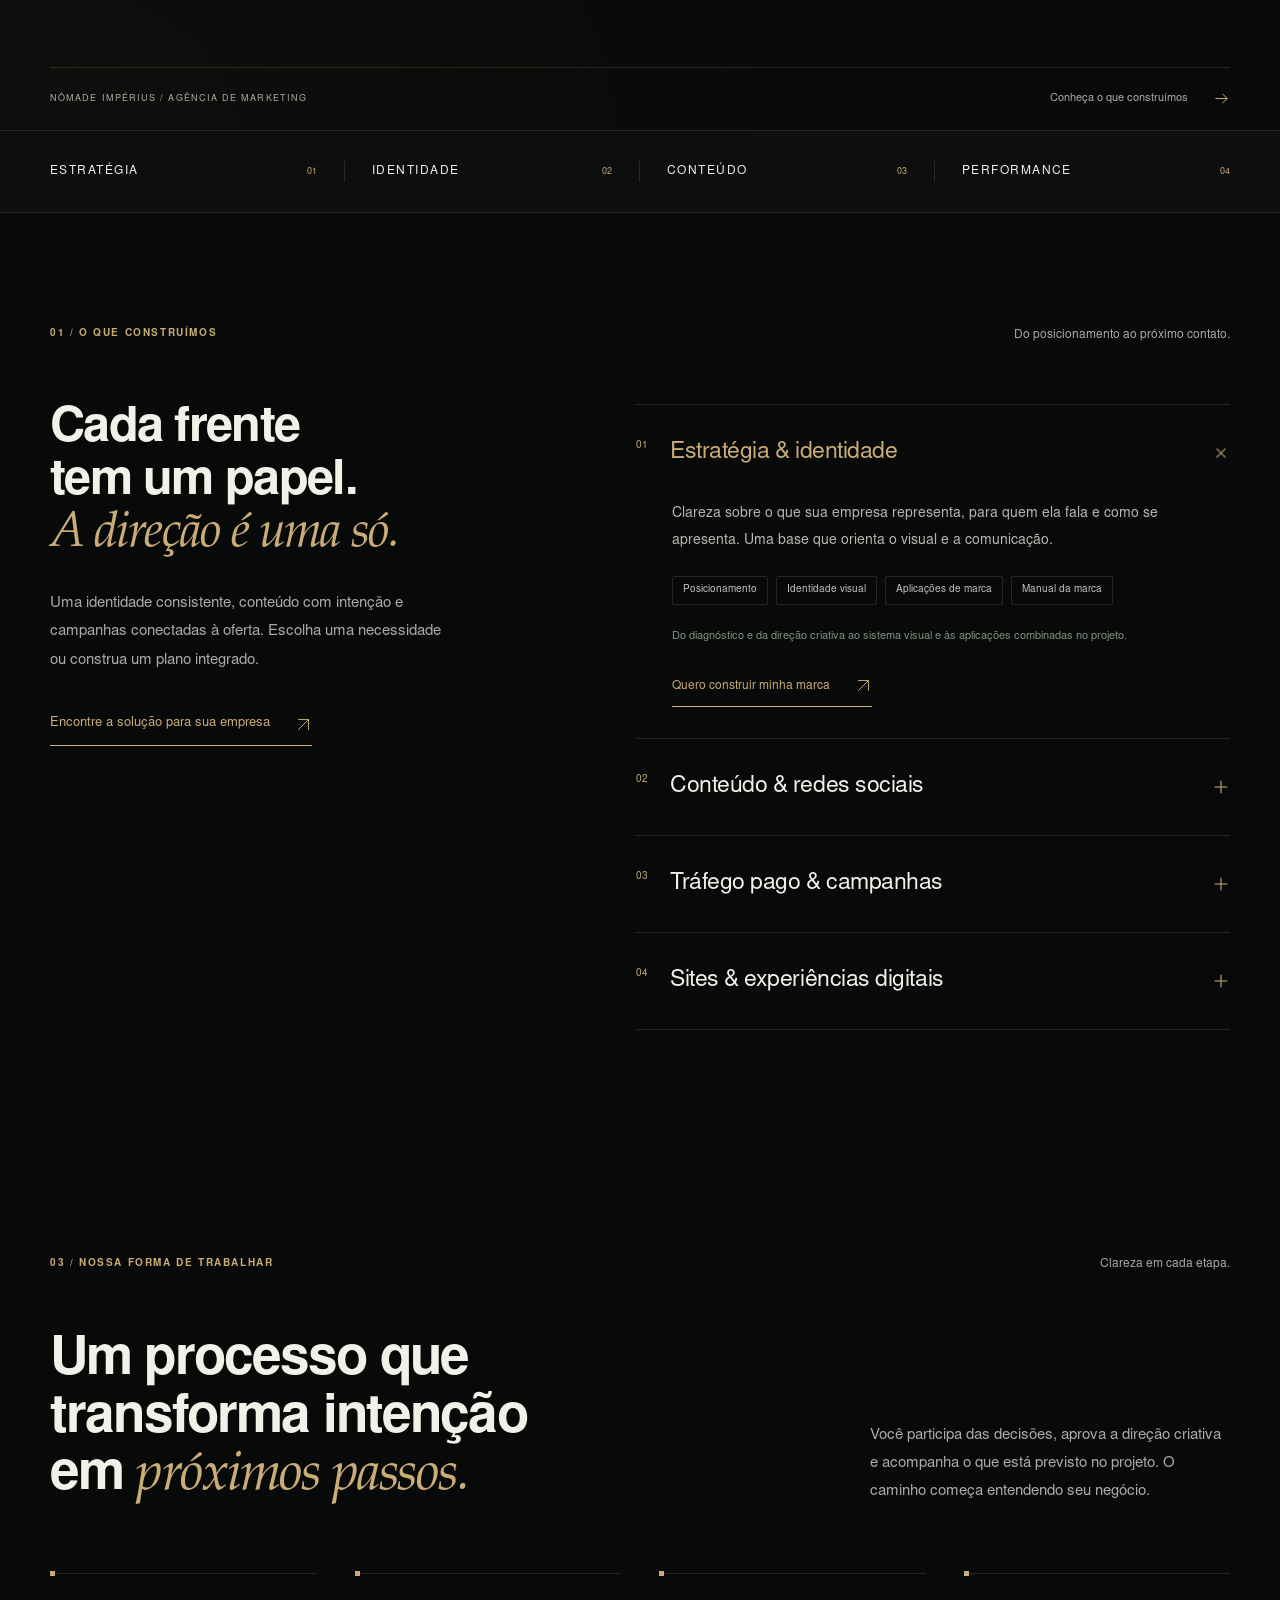
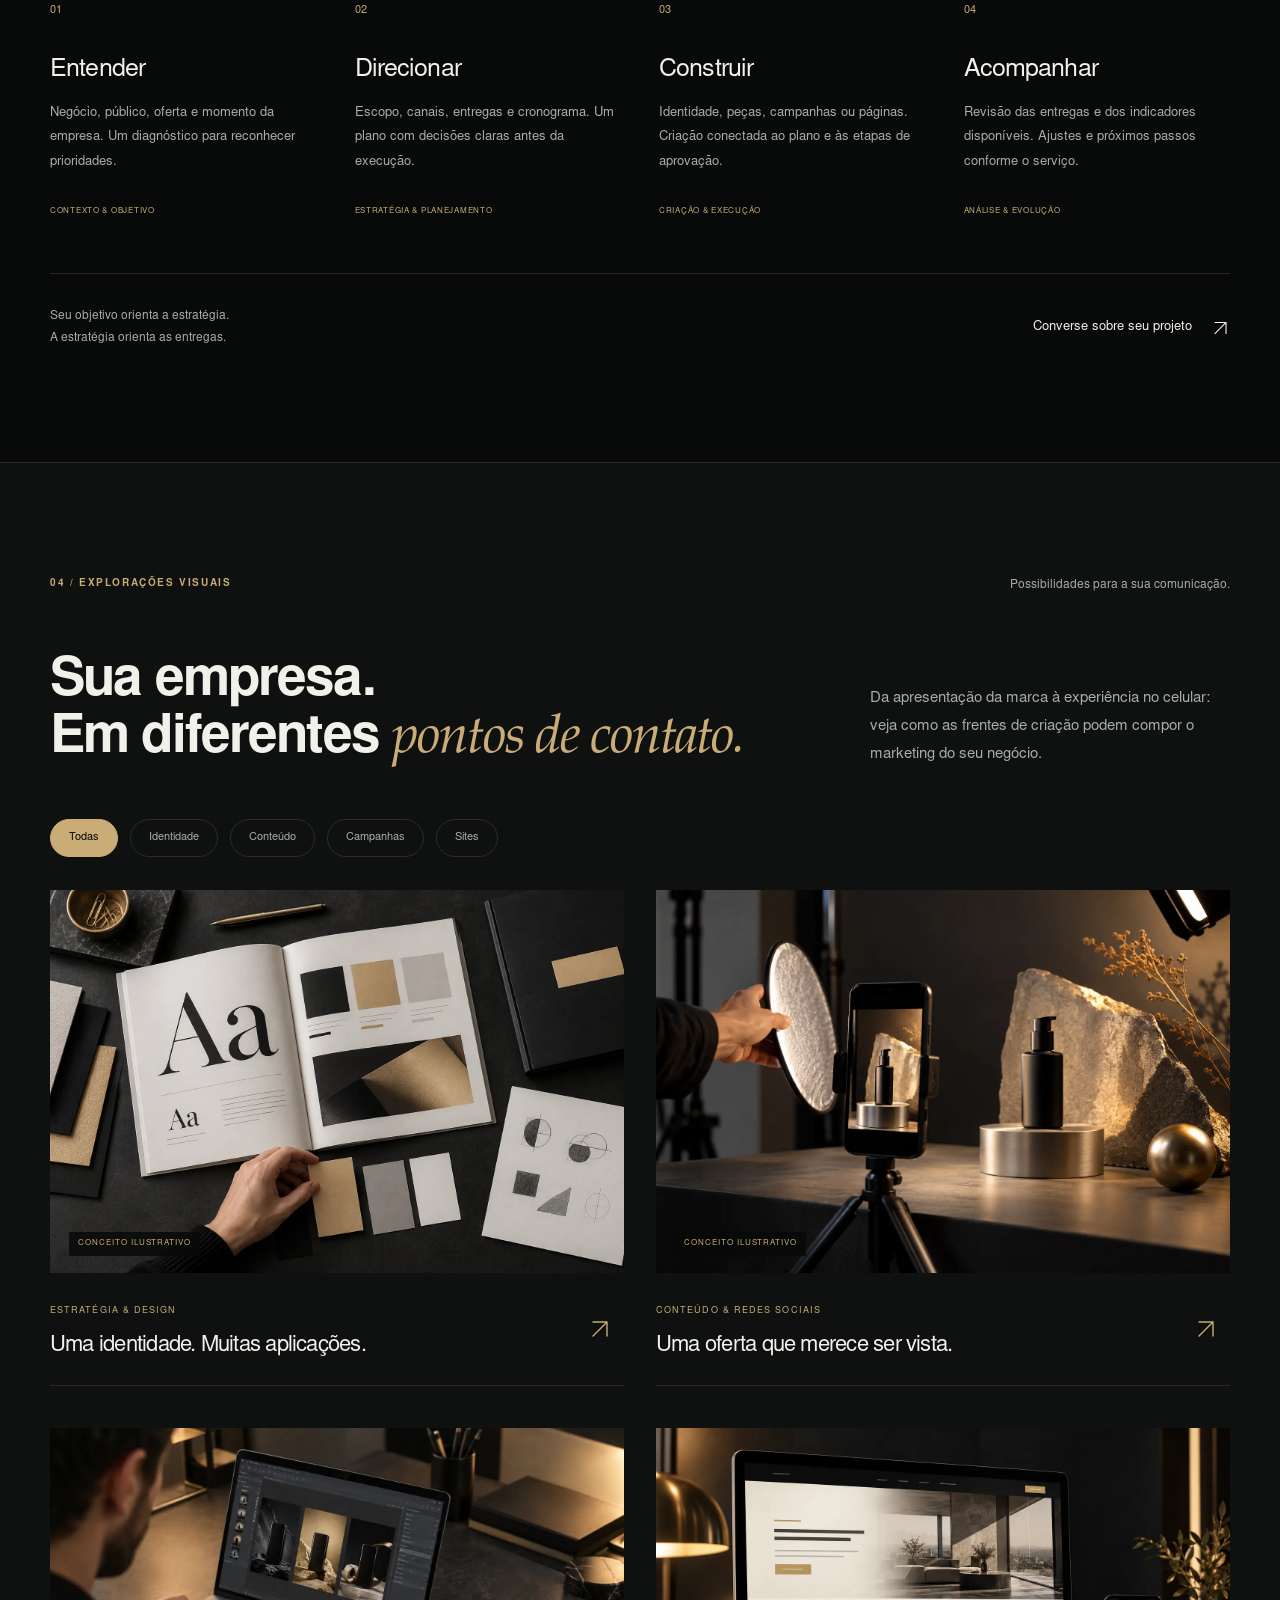
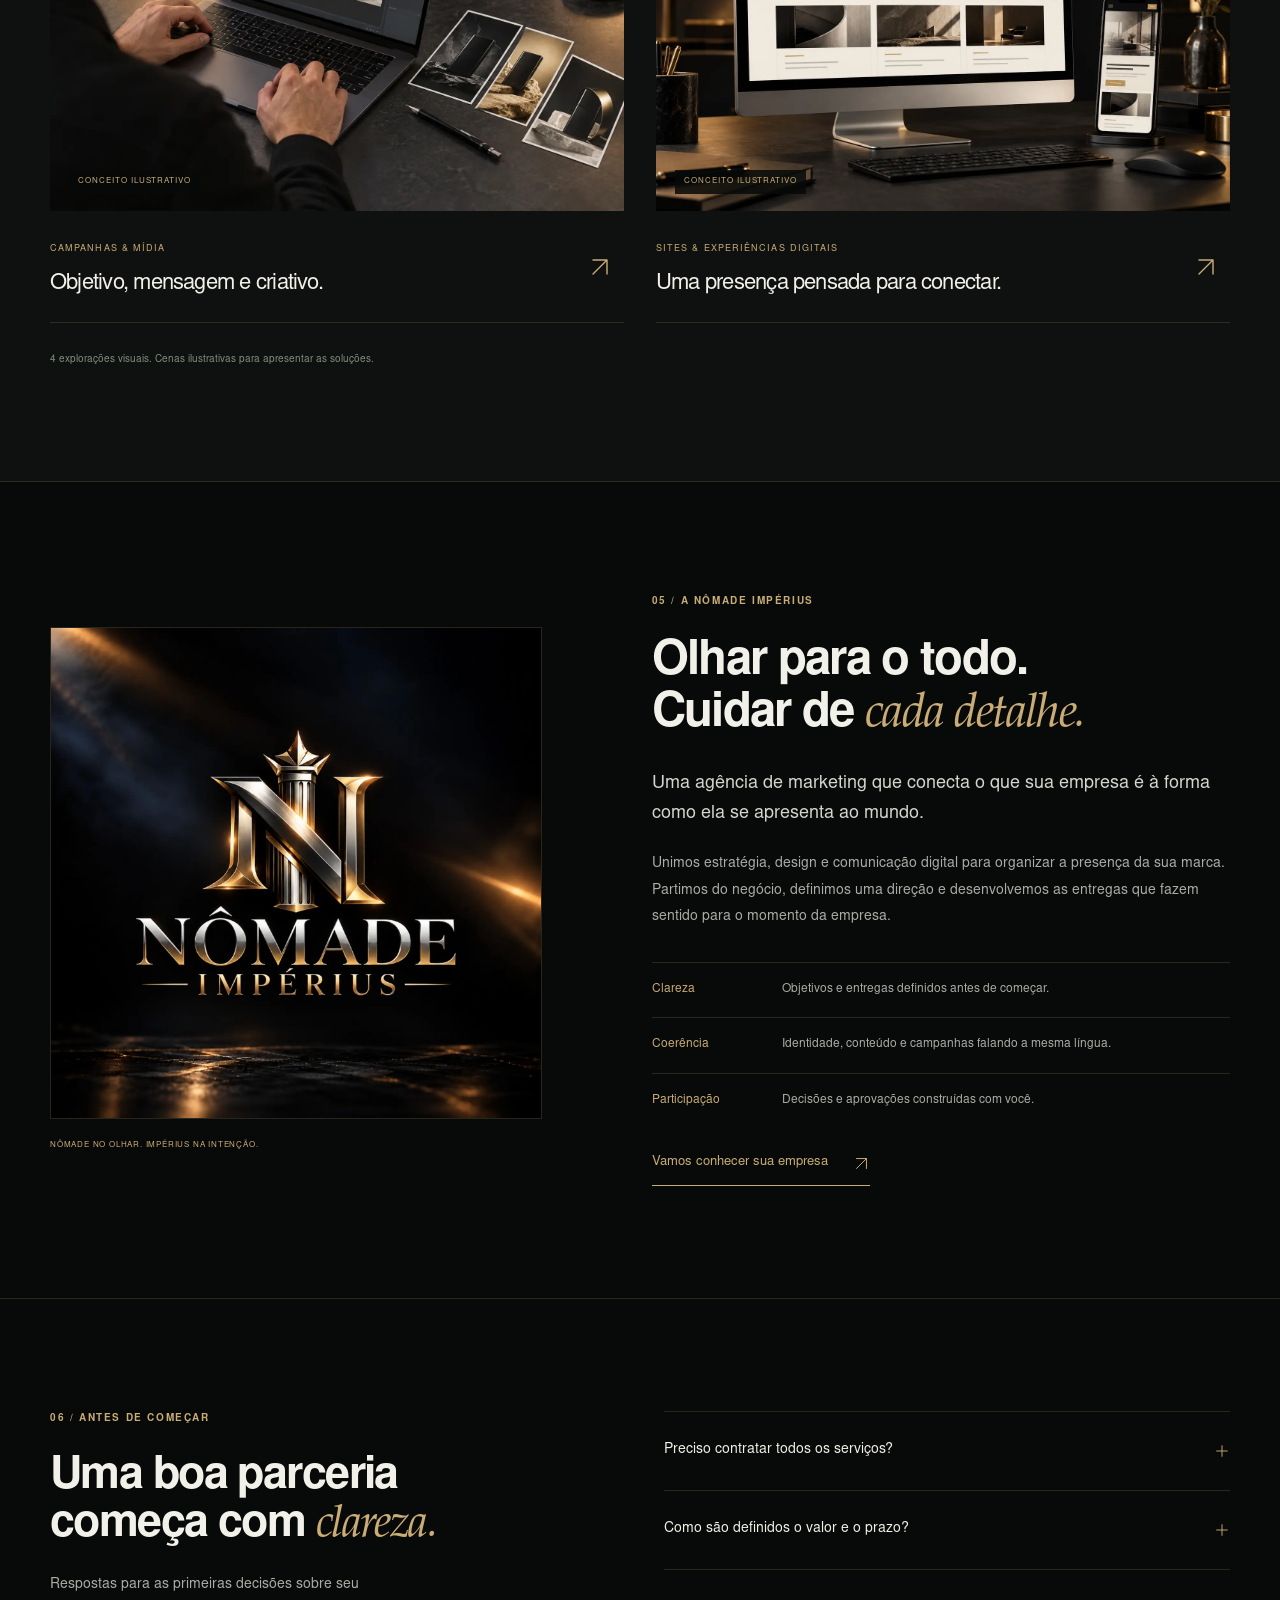
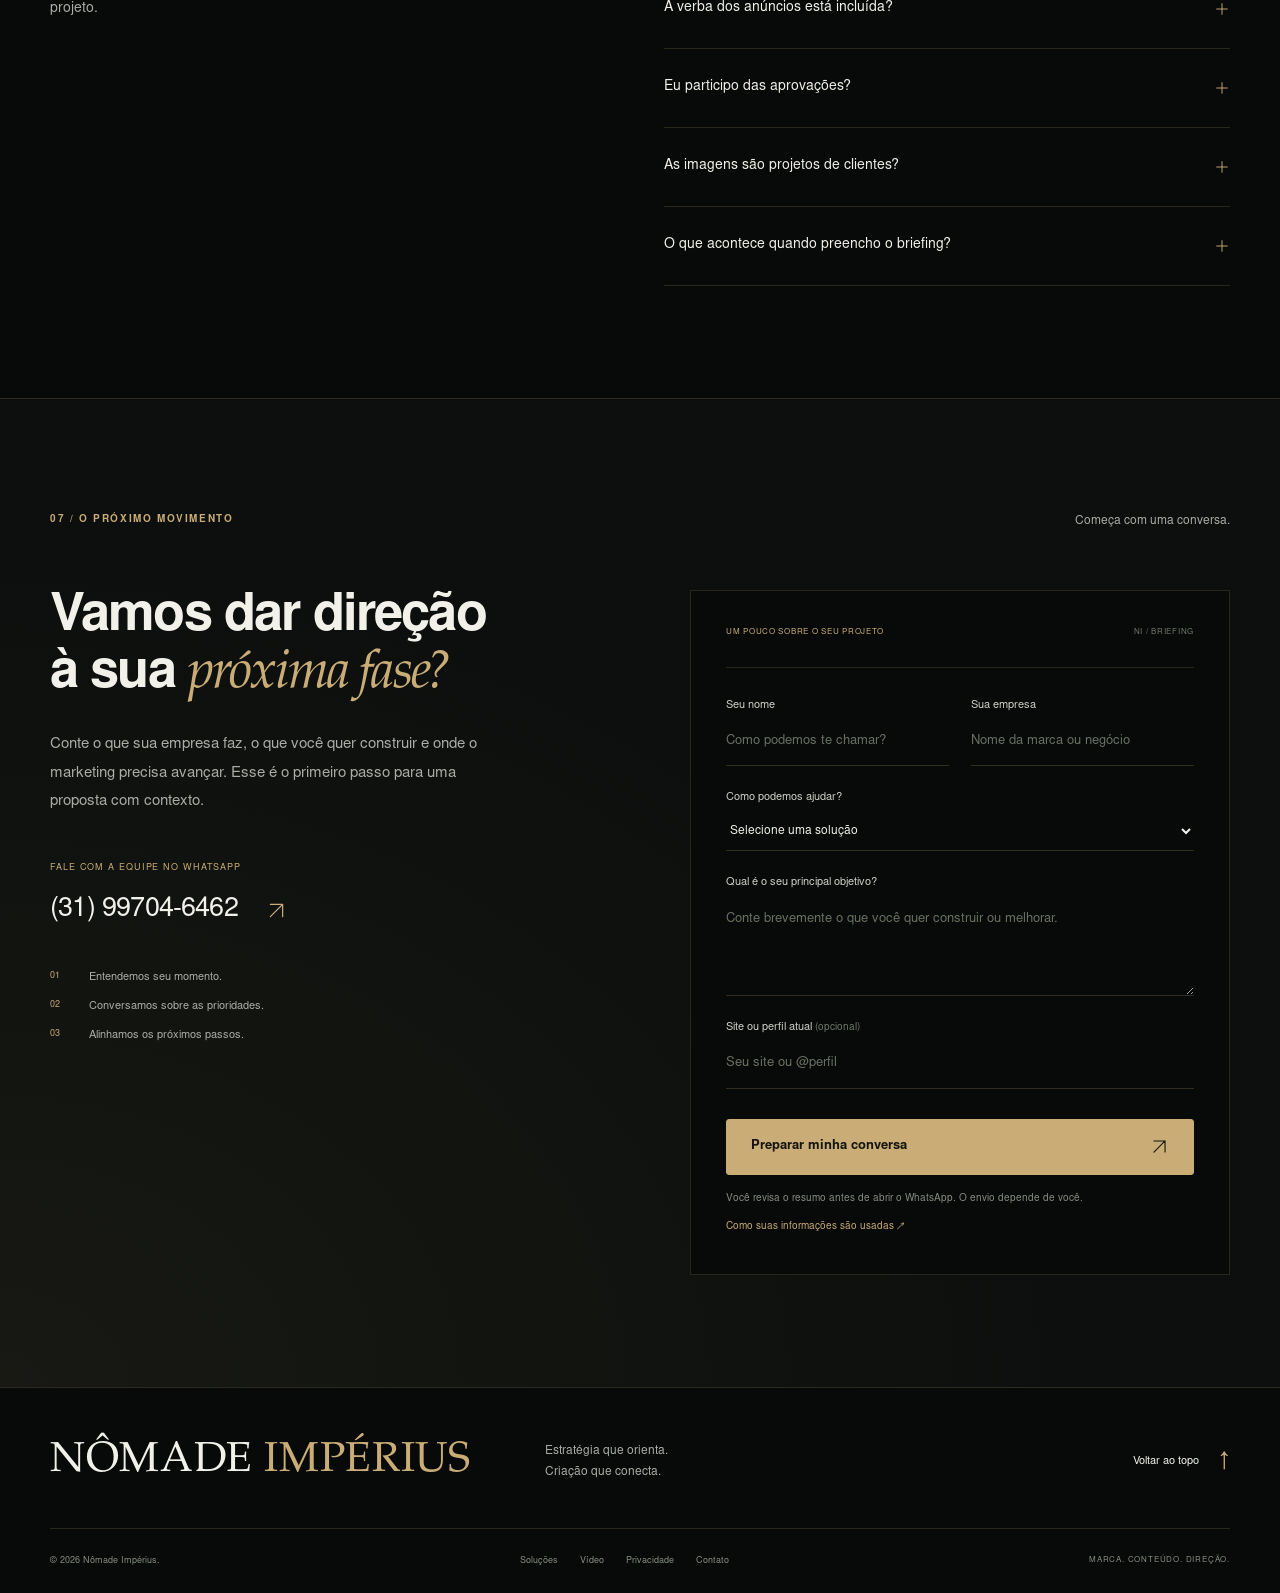
==== commit 6bfde7e9: "Vídeo da Nômade no topo com autoplay em loop" ====
--- a/index.html
+++ b/index.html
@@ -5,12 +5,13 @@
   <title>Nômade Impérius — Estratégia, criação e direção</title>
   <meta name="description" content="Estratégia, branding, conteúdo, campanhas e sites. A Nômade Impérius conecta marca e negócio com uma direção clara para cada projeto.">
   <meta name="theme-color" content="#080a09"><meta property="og:type" content="website"><meta property="og:locale" content="pt_BR"><meta property="og:site_name" content="Nômade Impérius"><meta property="og:title" content="Nômade Impérius — A próxima fase da sua marca"><meta property="og:description" content="Estratégia que orienta. Criação que conecta. Conheça a Nômade Impérius."><meta property="og:url" content="https://nomadeimperius.github.io/"><meta property="og:image" content="https://nomadeimperius.github.io/nomade-orbita-v2.jpg">
-  <link rel="canonical" href="https://nomadeimperius.github.io/"><link rel="icon" href="nomade-imperius.png"><link rel="preload" as="font" href="sans-regular.otf" type="font/otf" crossorigin><link rel="preload" as="font" href="editorial-italic.otf" type="font/otf" crossorigin><link rel="stylesheet" href="agency-v2.css?v=4">
-  <script src="config.js?v=whatsapp-1" defer></script><script src="agency-v2.js?v=3" defer></script>
+  <link rel="canonical" href="https://nomadeimperius.github.io/"><link rel="icon" href="nomade-imperius.png"><link rel="preload" as="font" href="sans-regular.otf" type="font/otf" crossorigin><link rel="preload" as="font" href="editorial-italic.otf" type="font/otf" crossorigin><link rel="stylesheet" href="agency-v2.css?v=5">
+  <script src="config.js?v=whatsapp-1" defer></script><script src="agency-v2.js?v=4" defer></script>
 </head>
 <body>
 <a class="skip" href="#principal">Ir para o conteúdo</a>
 <svg class="symbols" aria-hidden="true" xmlns="http://www.w3.org/2000/svg"><symbol id="arrow" viewBox="0 0 24 24"><path d="M5 19 19 5M5 5h14v14"/></symbol><symbol id="right" viewBox="0 0 24 24"><path d="M4 12h16m-6-6 6 6-6 6"/></symbol><symbol id="plus" viewBox="0 0 24 24"><path d="M12 4v16M4 12h16"/></symbol><symbol id="pause" viewBox="0 0 24 24"><path d="M8 5v14M16 5v14"/></symbol></svg>
+<section id="filmes" class="films opening-film" aria-label="Vídeo de apresentação da Nômade Impérius"><div class="wrap"><div class="film-grid single-film"><article class="film-card"><div class="film-screen"><video id="opening-video" autoplay muted loop controls playsinline preload="auto" poster="nomade-imperius-institucional.jpg" aria-label="Filme institucional da Nômade Impérius"><source src="nomade-imperius-institucional.mp4" type="video/mp4"></video></div><div class="film-meta"><div><span>NÔMADE IMPÉRIUS / FILME INSTITUCIONAL</span><h3>Estratégia. Criação. Direção.</h3></div><a href="nomade-imperius-institucional.mp4" download aria-label="Baixar vídeo da Nômade Impérius">↓</a></div><details class="transcript"><summary>Texto do vídeo</summary><p>Nômade Impérius. Estratégia. Criação. Direção. Uma agência de marketing. Sua essência. Nossa direção. Marca, conteúdo e campanhas. Identidade que conecta. Comunicação com propósito. Seu próximo movimento: vamos construir sua próxima fase. Converse com a Nômade.</p></details></article></div><p class="film-note">20 segundos · Filme institucional · Trilha original · Download em MP4</p></div></section>
 <header class="header"><div class="wrap header-inner"><a class="brand" href="#inicio" aria-label="Nômade Impérius, início"><span class="brand-symbol" aria-hidden="true"><img src="nomade-imperius.png" width="1536" height="1536" alt=""></span><span>NÔMADE<small>IMPÉRIUS</small></span></a><button class="menu-button" aria-controls="main-nav" aria-expanded="false" aria-label="Abrir menu"><span></span><span></span></button><nav id="main-nav" class="nav" aria-label="Navegação principal"><a href="#agencia">A Nômade</a><a href="#solucoes">Soluções</a><a href="#filmes">Vídeo</a><a href="#processo">Nosso processo</a><a class="nav-cta contact-link" href="#contato">Vamos conversar <svg><use href="#arrow"/></svg></a></nav></div><div class="reading-progress" aria-hidden="true"></div></header>
 <main id="principal">
 <section id="inicio" class="hero" aria-labelledby="hero-title"><div class="hero-aura" aria-hidden="true"></div><div class="wrap hero-grid"><div class="hero-copy"><p class="eyebrow"><span></span>ESTRATÉGIA. CRIAÇÃO. DIREÇÃO.</p><h1 id="hero-title">A sua próxima<br>fase começa<br>com <em>direção.</em></h1><p class="hero-description">Conectamos estratégia, identidade e comunicação para apresentar o valor da sua empresa e transformar atenção em oportunidades de conversa.</p><div class="hero-actions"><a href="#contato" class="button button-gold contact-link">Converse com a Nômade <svg><use href="#arrow"/></svg></a><a href="#solucoes" class="plain-link">Explore as soluções <span>↓</span></a></div><div class="hero-signature"><span>MARCA & NEGÓCIO</span><span>Uma visão integrada.<br>Uma direção para cada projeto.</span></div></div><div class="hero-visual"><span class="visual-index">NI / MOVIMENTO CONTÍNUO</span><img class="hero-still" src="nomade-orbita-v2.jpg" width="1280" height="900" alt="Esfera de conexões douradas sobre fundo preto"><div class="visual-caption"><span>Ideias que se conectam.<br>Marcas que encontram direção.</span></div></div></div><div class="wrap hero-bottom"><span>NÔMADE IMPÉRIUS / AGÊNCIA DE MARKETING</span><a href="#solucoes">Conheça o que construímos <svg><use href="#right"/></svg></a></div></section>
@@ -23,7 +24,7 @@
 <details class="service" name="services"><summary><span class="service-number">04</span><h3>Sites & experiências digitais</h3><svg><use href="#plus"/></svg></summary><div class="service-body"><p>Uma página que apresenta sua empresa com clareza, explica sua oferta e conduz o visitante até o contato. Design, conteúdo e navegação pensados em conjunto.</p><div class="tags"><span>Sites institucionais</span><span>Landing pages</span><span>Texto & estrutura</span><span>Design responsivo</span></div><p class="deliverable">Arquitetura da página, conteúdo, identidade visual e pontos de contato. Integrações e funcionalidades acordadas na proposta.</p><a class="line-link service-link" data-service="Sites e landing pages" href="#contato">Quero uma nova presença digital <svg><use href="#arrow"/></svg></a></div></details>
 </div></div></div></section>
 
-<section id="filmes" class="section films" aria-labelledby="films-title"><div class="wrap"><div class="section-top"><p class="eyebrow">02 / A NÔMADE EM MOVIMENTO</p><span class="section-note">Nossa essência. Nossa direção.</span></div><div class="heading-row"><h2 id="films-title">Conheça a<br><em>Nômade Impérius.</em></h2><p>Uma apresentação da nossa agência, da nossa identidade e da direção que conecta estratégia, criação e comunicação. Assista ao filme institucional.</p></div><div class="film-grid single-film"><article class="film-card"><div class="film-screen"><video controls playsinline preload="metadata" poster="nomade-imperius-institucional.jpg" aria-label="Filme institucional da Nômade Impérius"><source src="nomade-imperius-institucional.mp4" type="video/mp4"></video></div><div class="film-meta"><div><span>NÔMADE IMPÉRIUS / FILME INSTITUCIONAL</span><h3>Estratégia. Criação. Direção.</h3></div><a href="nomade-imperius-institucional.mp4" download aria-label="Baixar vídeo da Nômade Impérius">↓</a></div><details class="transcript"><summary>Texto do vídeo</summary><p>Nômade Impérius. Estratégia. Criação. Direção. Uma agência de marketing. Sua essência. Nossa direção. Marca, conteúdo e campanhas. Identidade que conecta. Comunicação com propósito. Seu próximo movimento: vamos construir sua próxima fase. Converse com a Nômade.</p></details></article></div><p class="film-note">20 segundos · Filme institucional · Trilha original · Download em MP4</p></div></section>
+
 
 <section id="processo" class="section process" aria-labelledby="process-title"><div class="wrap"><div class="section-top"><p class="eyebrow">03 / NOSSA FORMA DE TRABALHAR</p><span class="section-note">Clareza em cada etapa.</span></div><div class="heading-row"><h2 id="process-title">Um processo que<br>transforma intenção<br>em <em>próximos passos.</em></h2><p>Você participa das decisões, aprova a direção criativa e acompanha o que está previsto no projeto. O caminho começa entendendo seu negócio.</p></div><ol class="process-steps"><li><span>01</span><h3>Entender</h3><p>Negócio, público, oferta e momento da empresa. Um diagnóstico para reconhecer prioridades.</p><small>CONTEXTO & OBJETIVO</small></li><li><span>02</span><h3>Direcionar</h3><p>Escopo, canais, entregas e cronograma. Um plano com decisões claras antes da execução.</p><small>ESTRATÉGIA & PLANEJAMENTO</small></li><li><span>03</span><h3>Construir</h3><p>Identidade, peças, campanhas ou páginas. Criação conectada ao plano e às etapas de aprovação.</p><small>CRIAÇÃO & EXECUÇÃO</small></li><li><span>04</span><h3>Acompanhar</h3><p>Revisão das entregas e dos indicadores disponíveis. Ajustes e próximos passos conforme o serviço.</p><small>ANÁLISE & EVOLUÇÃO</small></li></ol><div class="process-foot"><span>Seu objetivo orienta a estratégia.<br>A estratégia orienta as entregas.</span><a href="#contato" class="plain-link">Converse sobre seu projeto <svg><use href="#arrow"/></svg></a></div></div></section>
 
--- a/agency-v2.css
+++ b/agency-v2.css
@@ -16,3 +16,6 @@
 
 /* Filme institucional único */
 .hero-still{width:100%;aspect-ratio:1280/900;object-fit:cover}.film-grid.single-film{display:block;max-width:1100px;margin-inline:auto}.single-film .film-screen video{aspect-ratio:16/9;object-fit:contain}@media(max-width:760px){.hero-still{aspect-ratio:1.5}.single-film .film-meta h3{font-size:20px}}
+
+/* Filme da marca no início da página */
+.opening-film{background:#050605;border-top:0;padding:0}.opening-film>.wrap{width:100%;max-width:1600px}.opening-film .film-grid.single-film{max-width:none}.opening-film .film-screen{border:0}.opening-film .film-screen video{display:block;width:100%;max-height:82svh;aspect-ratio:16/9;object-fit:contain;background:#050605}.opening-film .film-meta{margin-inline:clamp(20px,4vw,64px);padding-block:16px}.opening-film .film-meta h3{font-size:18px}.opening-film .transcript,.opening-film .film-note{display:none}@media(max-width:760px){.opening-film .film-screen video{max-height:none;aspect-ratio:16/9}.opening-film .film-meta h3{font-size:16px}.opening-film .film-meta span{font-size:8px}}
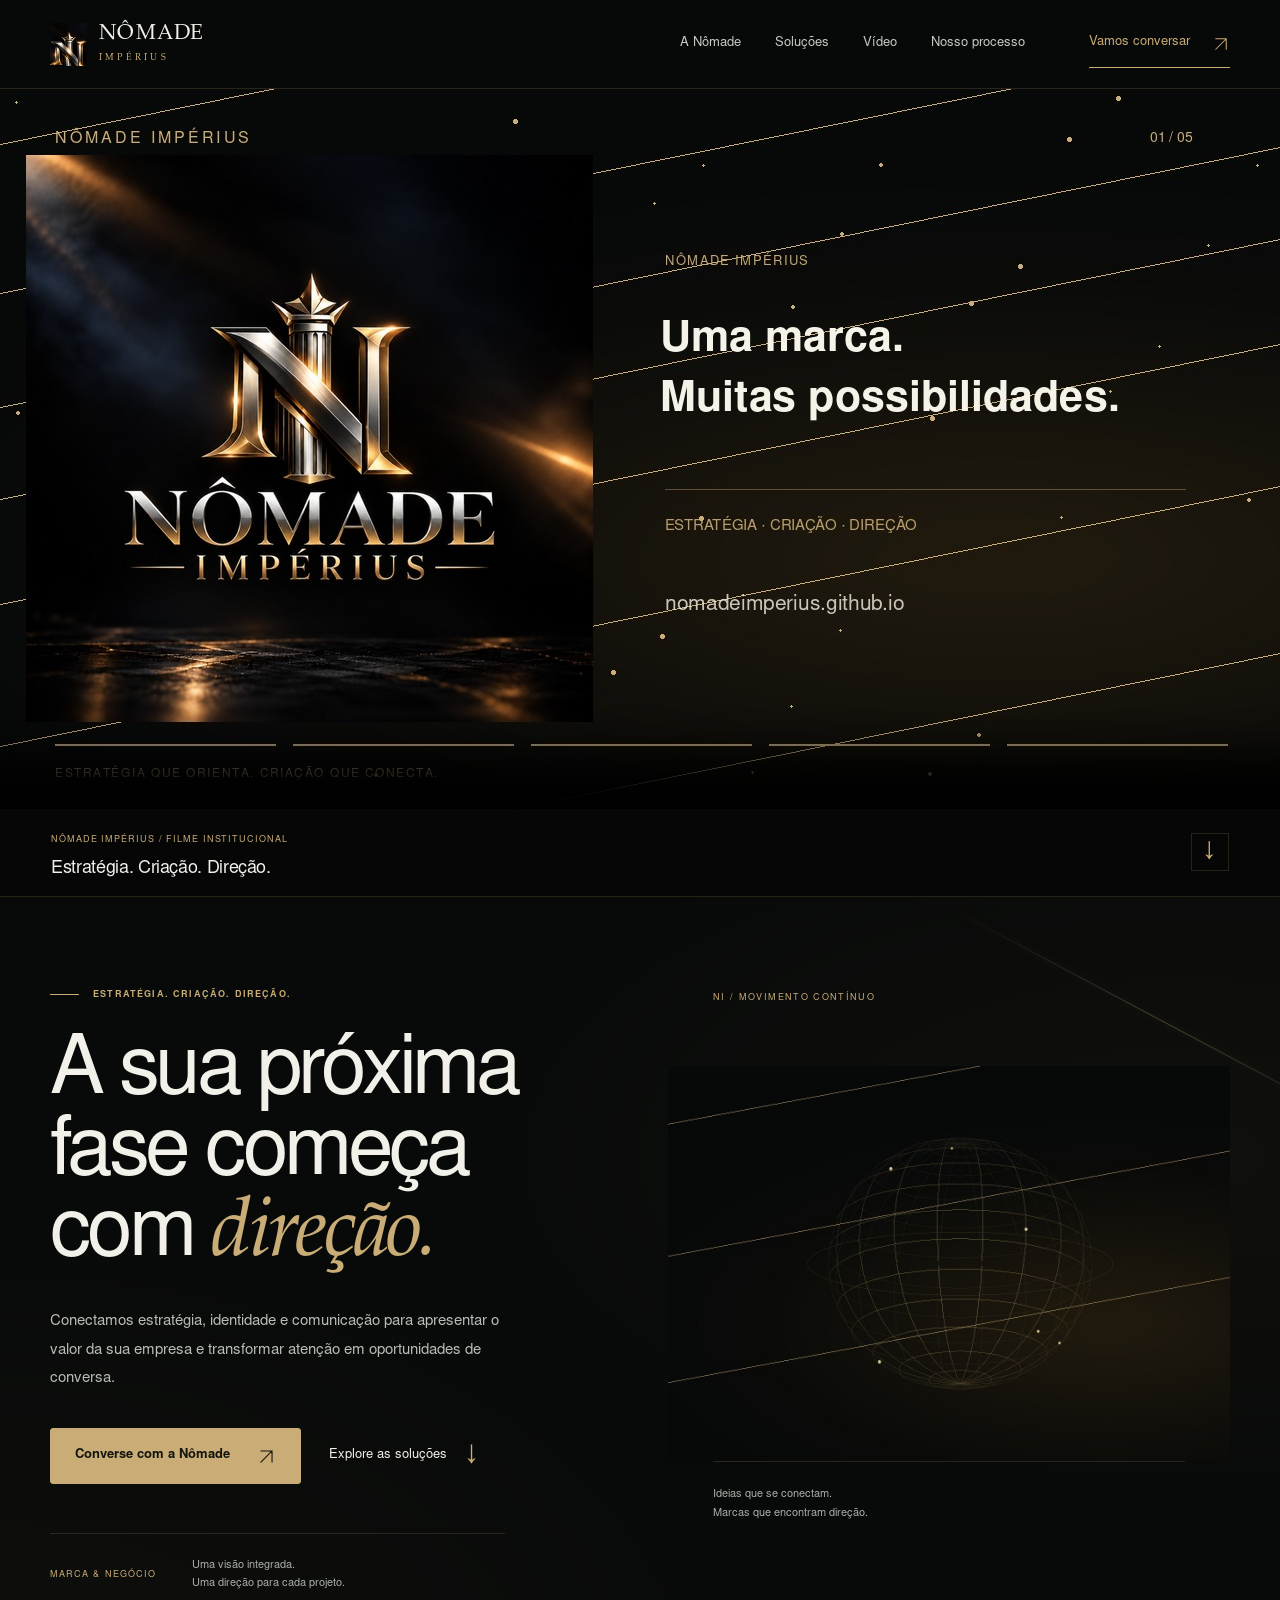
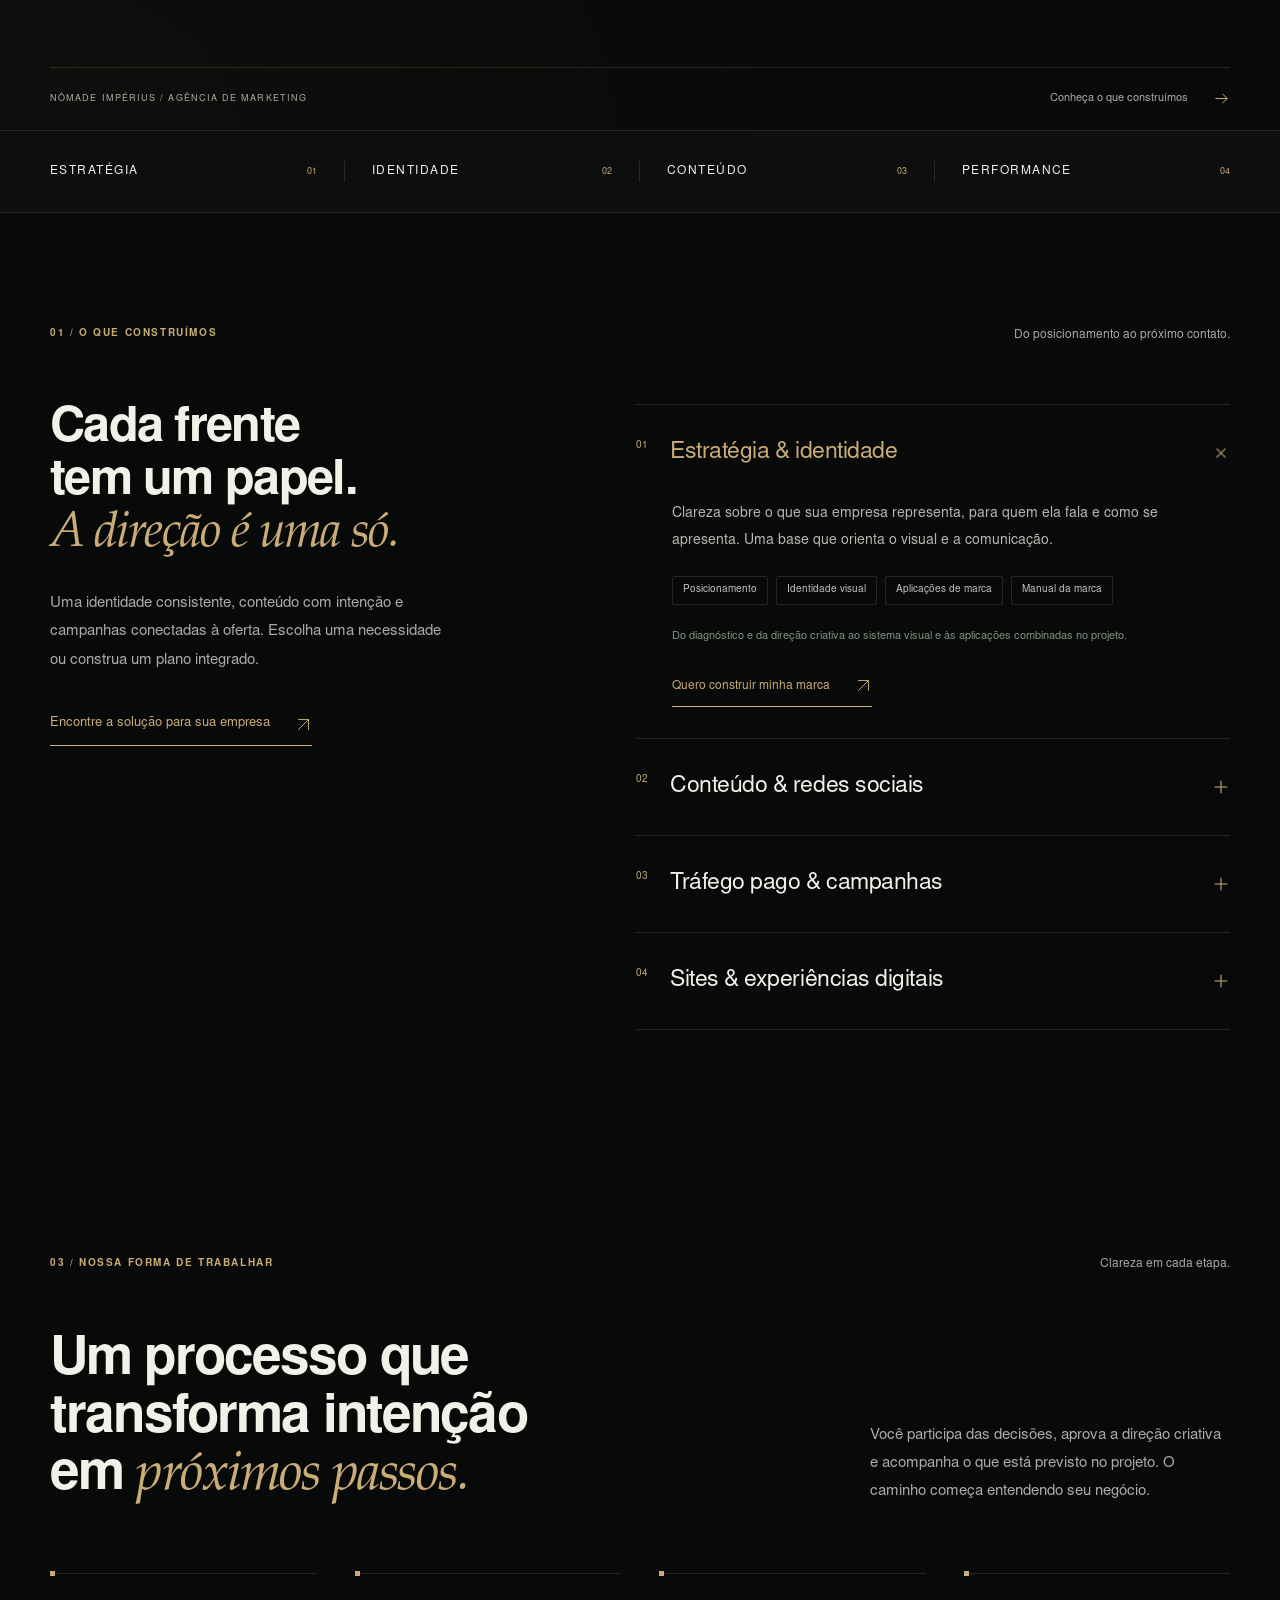
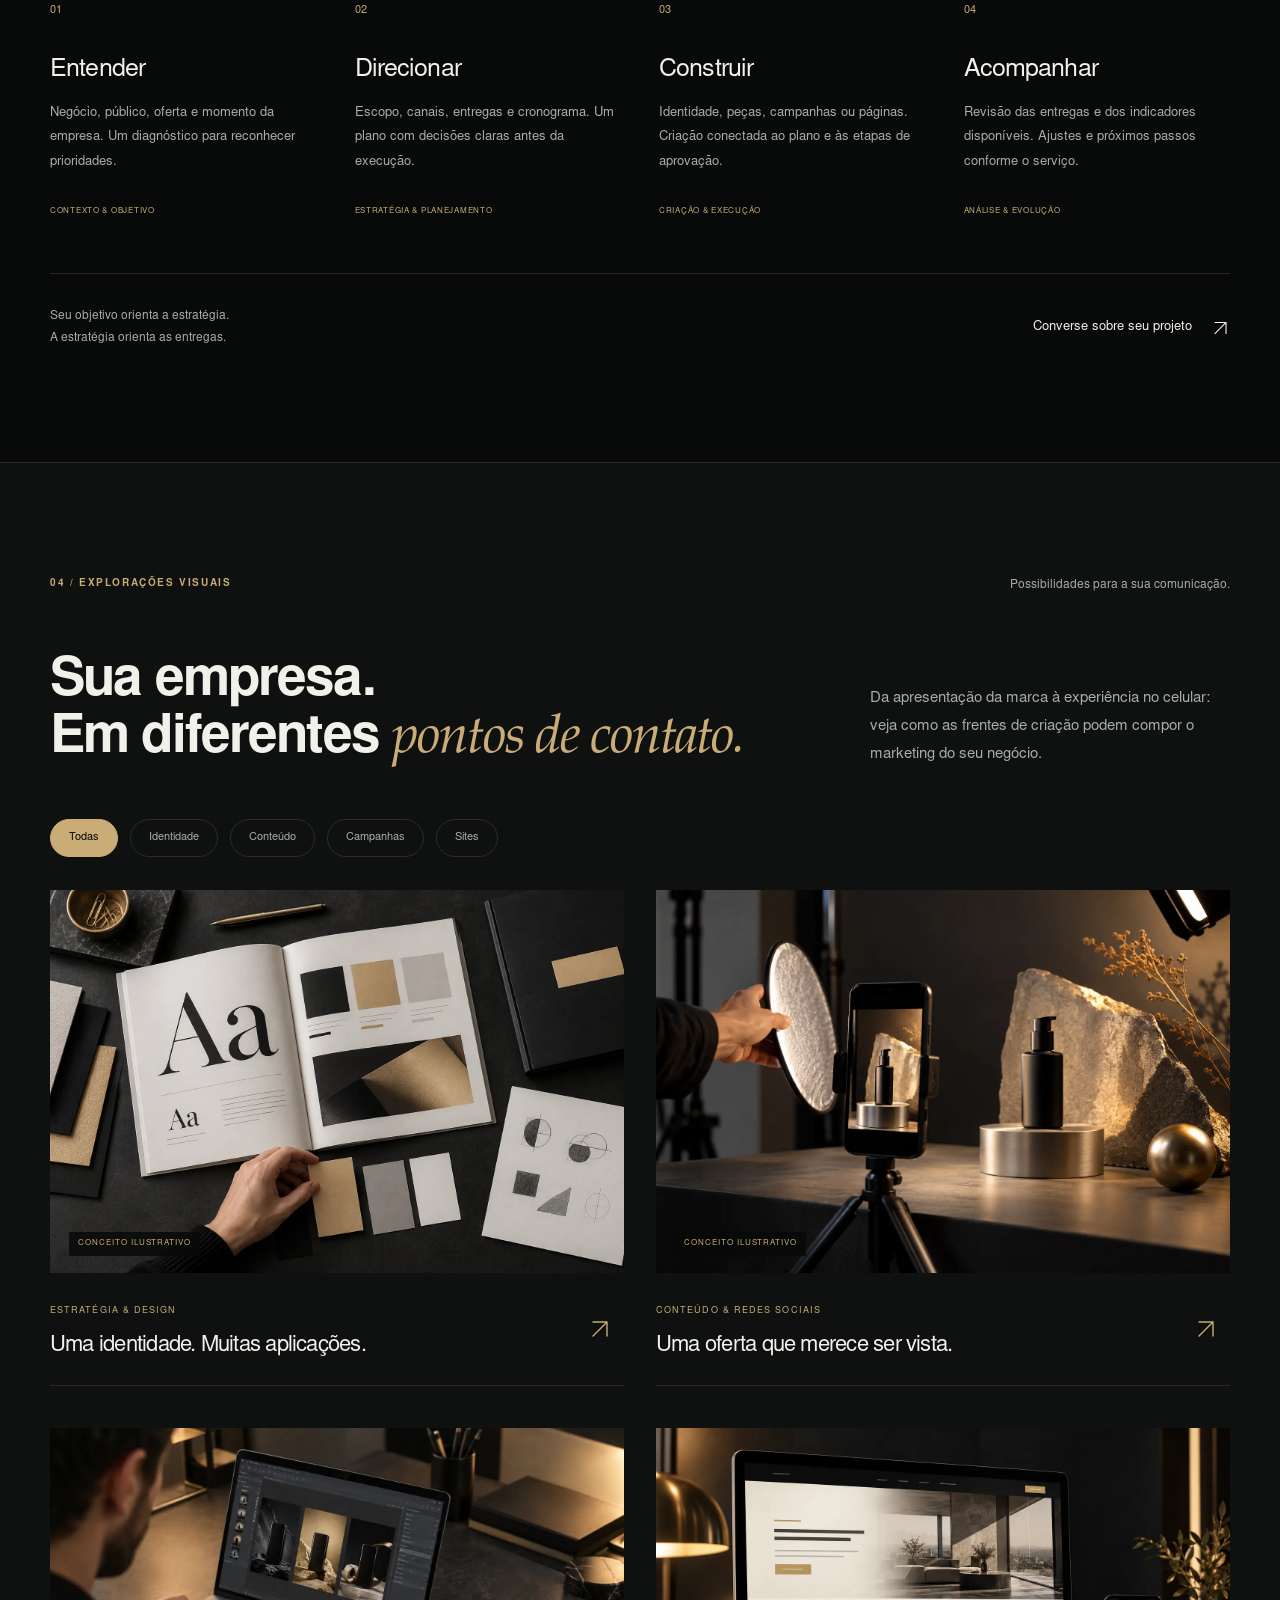
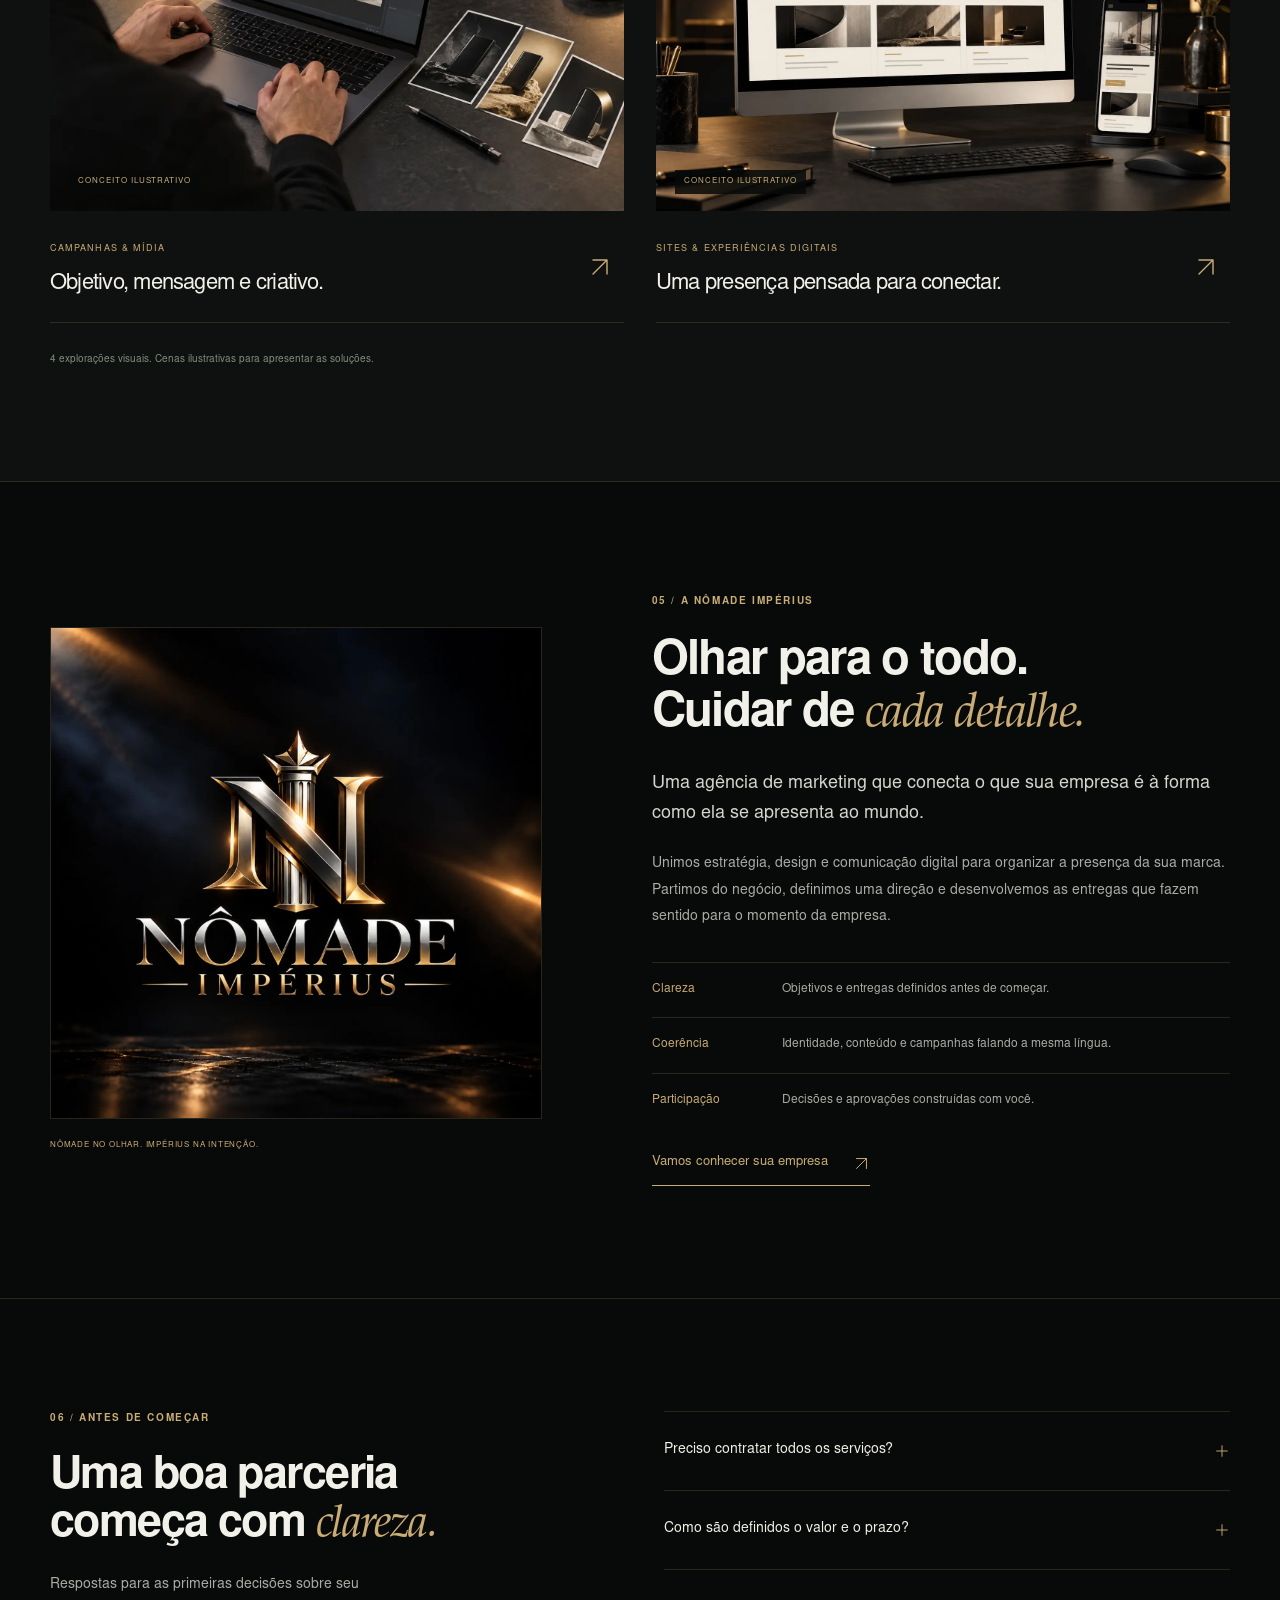
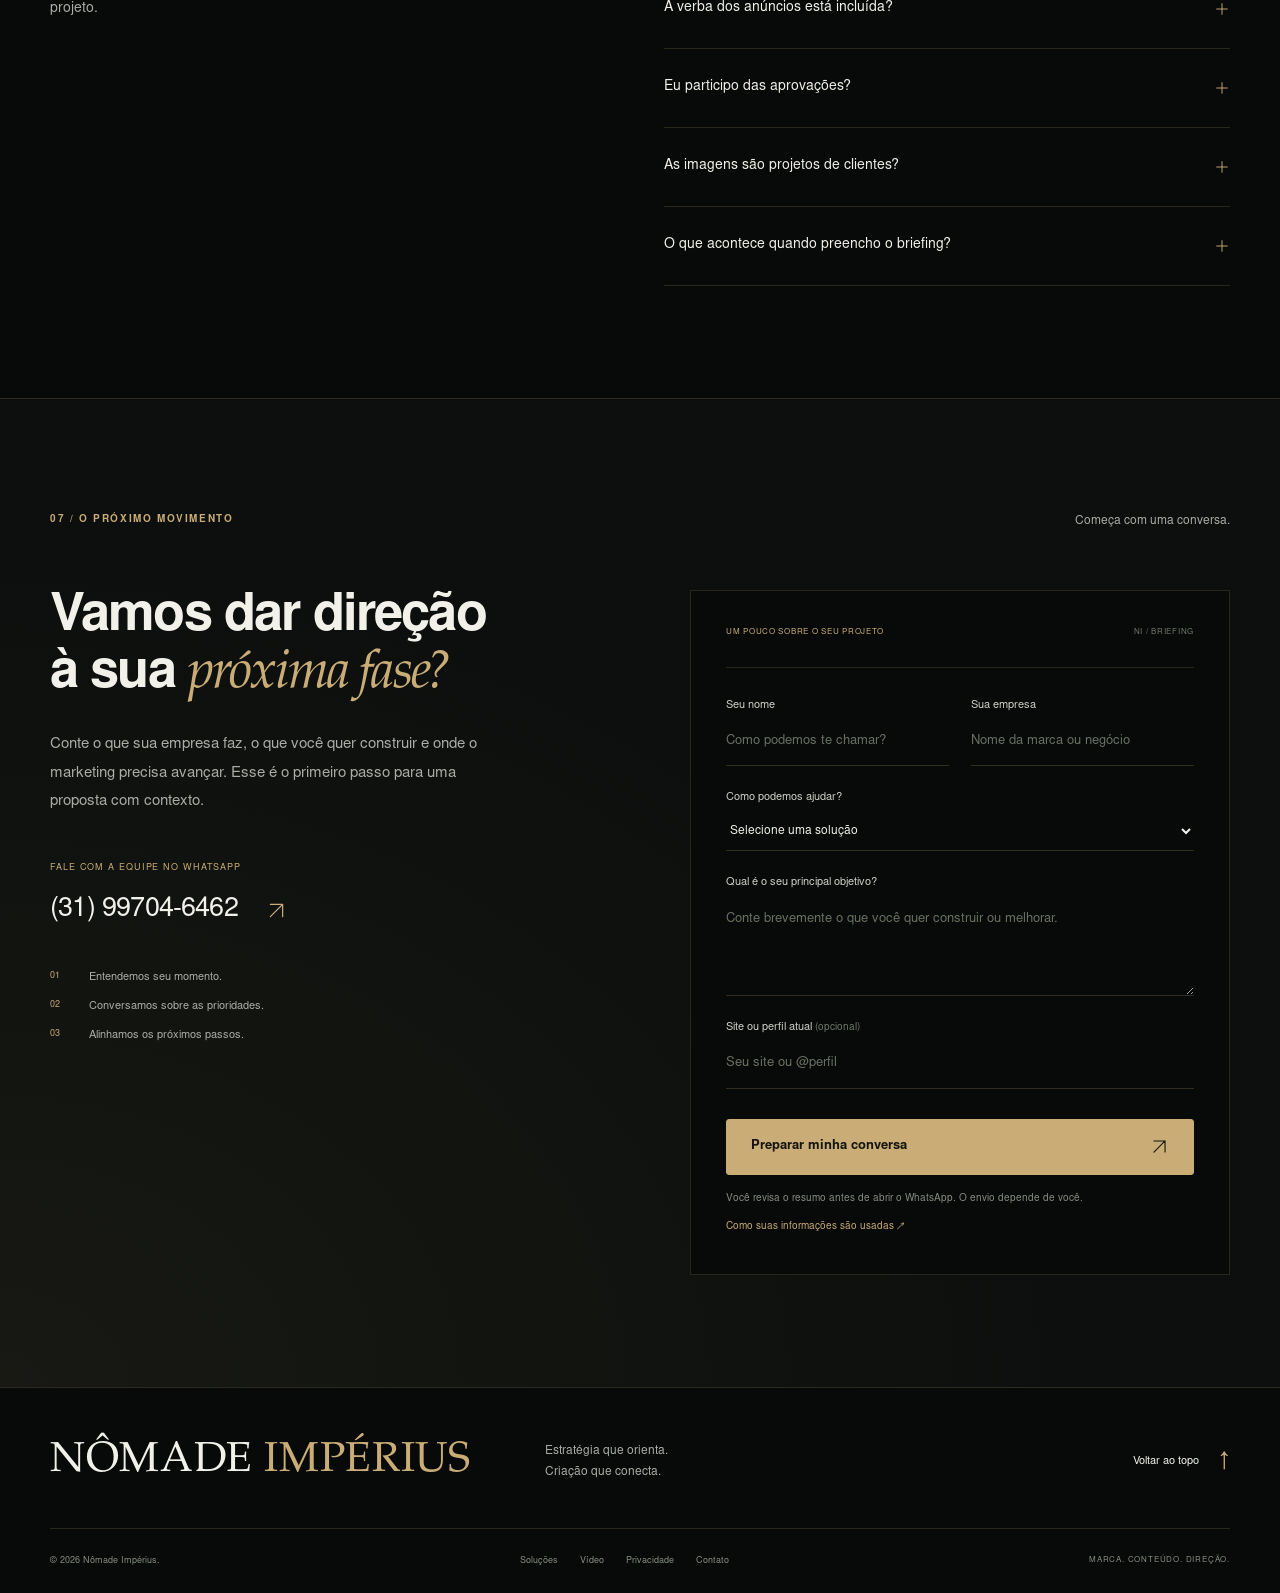
==== commit a96d1e75: "Filme elaborado abaixo do cabeçalho da Nômade" ====
--- a/index.html
+++ b/index.html
@@ -5,15 +5,16 @@
   <title>Nômade Impérius — Estratégia, criação e direção</title>
   <meta name="description" content="Estratégia, branding, conteúdo, campanhas e sites. A Nômade Impérius conecta marca e negócio com uma direção clara para cada projeto.">
   <meta name="theme-color" content="#080a09"><meta property="og:type" content="website"><meta property="og:locale" content="pt_BR"><meta property="og:site_name" content="Nômade Impérius"><meta property="og:title" content="Nômade Impérius — A próxima fase da sua marca"><meta property="og:description" content="Estratégia que orienta. Criação que conecta. Conheça a Nômade Impérius."><meta property="og:url" content="https://nomadeimperius.github.io/"><meta property="og:image" content="https://nomadeimperius.github.io/nomade-orbita-v2.jpg">
-  <link rel="canonical" href="https://nomadeimperius.github.io/"><link rel="icon" href="nomade-imperius.png"><link rel="preload" as="font" href="sans-regular.otf" type="font/otf" crossorigin><link rel="preload" as="font" href="editorial-italic.otf" type="font/otf" crossorigin><link rel="stylesheet" href="agency-v2.css?v=5">
-  <script src="config.js?v=whatsapp-1" defer></script><script src="agency-v2.js?v=4" defer></script>
+  <link rel="canonical" href="https://nomadeimperius.github.io/"><link rel="icon" href="nomade-imperius.png"><link rel="preload" as="font" href="sans-regular.otf" type="font/otf" crossorigin><link rel="preload" as="font" href="editorial-italic.otf" type="font/otf" crossorigin><link rel="stylesheet" href="agency-v2.css?v=6">
+  <script src="config.js?v=whatsapp-1" defer></script><script src="agency-v2.js?v=5" defer></script>
 </head>
 <body>
 <a class="skip" href="#principal">Ir para o conteúdo</a>
 <svg class="symbols" aria-hidden="true" xmlns="http://www.w3.org/2000/svg"><symbol id="arrow" viewBox="0 0 24 24"><path d="M5 19 19 5M5 5h14v14"/></symbol><symbol id="right" viewBox="0 0 24 24"><path d="M4 12h16m-6-6 6 6-6 6"/></symbol><symbol id="plus" viewBox="0 0 24 24"><path d="M12 4v16M4 12h16"/></symbol><symbol id="pause" viewBox="0 0 24 24"><path d="M8 5v14M16 5v14"/></symbol></svg>
-<section id="filmes" class="films opening-film" aria-label="Vídeo de apresentação da Nômade Impérius"><div class="wrap"><div class="film-grid single-film"><article class="film-card"><div class="film-screen"><video id="opening-video" autoplay muted loop controls playsinline preload="auto" poster="nomade-imperius-institucional.jpg" aria-label="Filme institucional da Nômade Impérius"><source src="nomade-imperius-institucional.mp4" type="video/mp4"></video></div><div class="film-meta"><div><span>NÔMADE IMPÉRIUS / FILME INSTITUCIONAL</span><h3>Estratégia. Criação. Direção.</h3></div><a href="nomade-imperius-institucional.mp4" download aria-label="Baixar vídeo da Nômade Impérius">↓</a></div><details class="transcript"><summary>Texto do vídeo</summary><p>Nômade Impérius. Estratégia. Criação. Direção. Uma agência de marketing. Sua essência. Nossa direção. Marca, conteúdo e campanhas. Identidade que conecta. Comunicação com propósito. Seu próximo movimento: vamos construir sua próxima fase. Converse com a Nômade.</p></details></article></div><p class="film-note">20 segundos · Filme institucional · Trilha original · Download em MP4</p></div></section>
+
 <header class="header"><div class="wrap header-inner"><a class="brand" href="#inicio" aria-label="Nômade Impérius, início"><span class="brand-symbol" aria-hidden="true"><img src="nomade-imperius.png" width="1536" height="1536" alt=""></span><span>NÔMADE<small>IMPÉRIUS</small></span></a><button class="menu-button" aria-controls="main-nav" aria-expanded="false" aria-label="Abrir menu"><span></span><span></span></button><nav id="main-nav" class="nav" aria-label="Navegação principal"><a href="#agencia">A Nômade</a><a href="#solucoes">Soluções</a><a href="#filmes">Vídeo</a><a href="#processo">Nosso processo</a><a class="nav-cta contact-link" href="#contato">Vamos conversar <svg><use href="#arrow"/></svg></a></nav></div><div class="reading-progress" aria-hidden="true"></div></header>
 <main id="principal">
+<section id="filmes" class="films opening-film" aria-label="Vídeo de apresentação da Nômade Impérius"><div class="wrap"><div class="film-grid single-film"><article class="film-card"><div class="film-screen"><video id="opening-video" autoplay muted loop controls playsinline preload="auto" poster="nomade-imperius-filme-v3.jpg" aria-label="Filme institucional da Nômade Impérius"><source src="nomade-imperius-filme-v3.mp4" type="video/mp4"></video></div><div class="film-meta"><div><span>NÔMADE IMPÉRIUS / FILME INSTITUCIONAL</span><h3>Estratégia. Criação. Direção.</h3></div><a href="nomade-imperius-filme-v3.mp4" download aria-label="Baixar vídeo da Nômade Impérius">↓</a></div><details class="transcript"><summary>Texto do vídeo</summary><p>Nômade Impérius. Uma marca. Muitas possibilidades. Estratégia, criação e direção. Sua essência, em cada detalhe. Posicionamento e identidade visual. Ideias que conectam. Presença com propósito. Redes sociais, criação e tráfego pago. Do primeiro olhar à próxima conversa. Sites, landing pages e comunicação. Sua próxima fase começa com direção. Converse com a Nômade.</p></details></article></div><p class="film-note">24 segundos · Filme institucional · Trilha original · Download em MP4</p></div></section>
 <section id="inicio" class="hero" aria-labelledby="hero-title"><div class="hero-aura" aria-hidden="true"></div><div class="wrap hero-grid"><div class="hero-copy"><p class="eyebrow"><span></span>ESTRATÉGIA. CRIAÇÃO. DIREÇÃO.</p><h1 id="hero-title">A sua próxima<br>fase começa<br>com <em>direção.</em></h1><p class="hero-description">Conectamos estratégia, identidade e comunicação para apresentar o valor da sua empresa e transformar atenção em oportunidades de conversa.</p><div class="hero-actions"><a href="#contato" class="button button-gold contact-link">Converse com a Nômade <svg><use href="#arrow"/></svg></a><a href="#solucoes" class="plain-link">Explore as soluções <span>↓</span></a></div><div class="hero-signature"><span>MARCA & NEGÓCIO</span><span>Uma visão integrada.<br>Uma direção para cada projeto.</span></div></div><div class="hero-visual"><span class="visual-index">NI / MOVIMENTO CONTÍNUO</span><img class="hero-still" src="nomade-orbita-v2.jpg" width="1280" height="900" alt="Esfera de conexões douradas sobre fundo preto"><div class="visual-caption"><span>Ideias que se conectam.<br>Marcas que encontram direção.</span></div></div></div><div class="wrap hero-bottom"><span>NÔMADE IMPÉRIUS / AGÊNCIA DE MARKETING</span><a href="#solucoes">Conheça o que construímos <svg><use href="#right"/></svg></a></div></section>
 <div class="discipline-strip"><div class="wrap disciplines"><span>ESTRATÉGIA <i>01</i></span><span>IDENTIDADE <i>02</i></span><span>CONTEÚDO <i>03</i></span><span>PERFORMANCE <i>04</i></span></div></div>
 
--- a/agency-v2.css
+++ b/agency-v2.css
@@ -19,3 +19,5 @@
 
 /* Filme da marca no início da página */
 .opening-film{background:#050605;border-top:0;padding:0}.opening-film>.wrap{width:100%;max-width:1600px}.opening-film .film-grid.single-film{max-width:none}.opening-film .film-screen{border:0}.opening-film .film-screen video{display:block;width:100%;max-height:82svh;aspect-ratio:16/9;object-fit:contain;background:#050605}.opening-film .film-meta{margin-inline:clamp(20px,4vw,64px);padding-block:16px}.opening-film .film-meta h3{font-size:18px}.opening-film .transcript,.opening-film .film-note{display:none}@media(max-width:760px){.opening-film .film-screen video{max-height:none;aspect-ratio:16/9}.opening-film .film-meta h3{font-size:16px}.opening-film .film-meta span{font-size:8px}}
+
+.opening-film .film-screen video{max-height:calc(100svh - 170px)}@media(max-width:760px){.opening-film .film-screen video{max-height:none}}
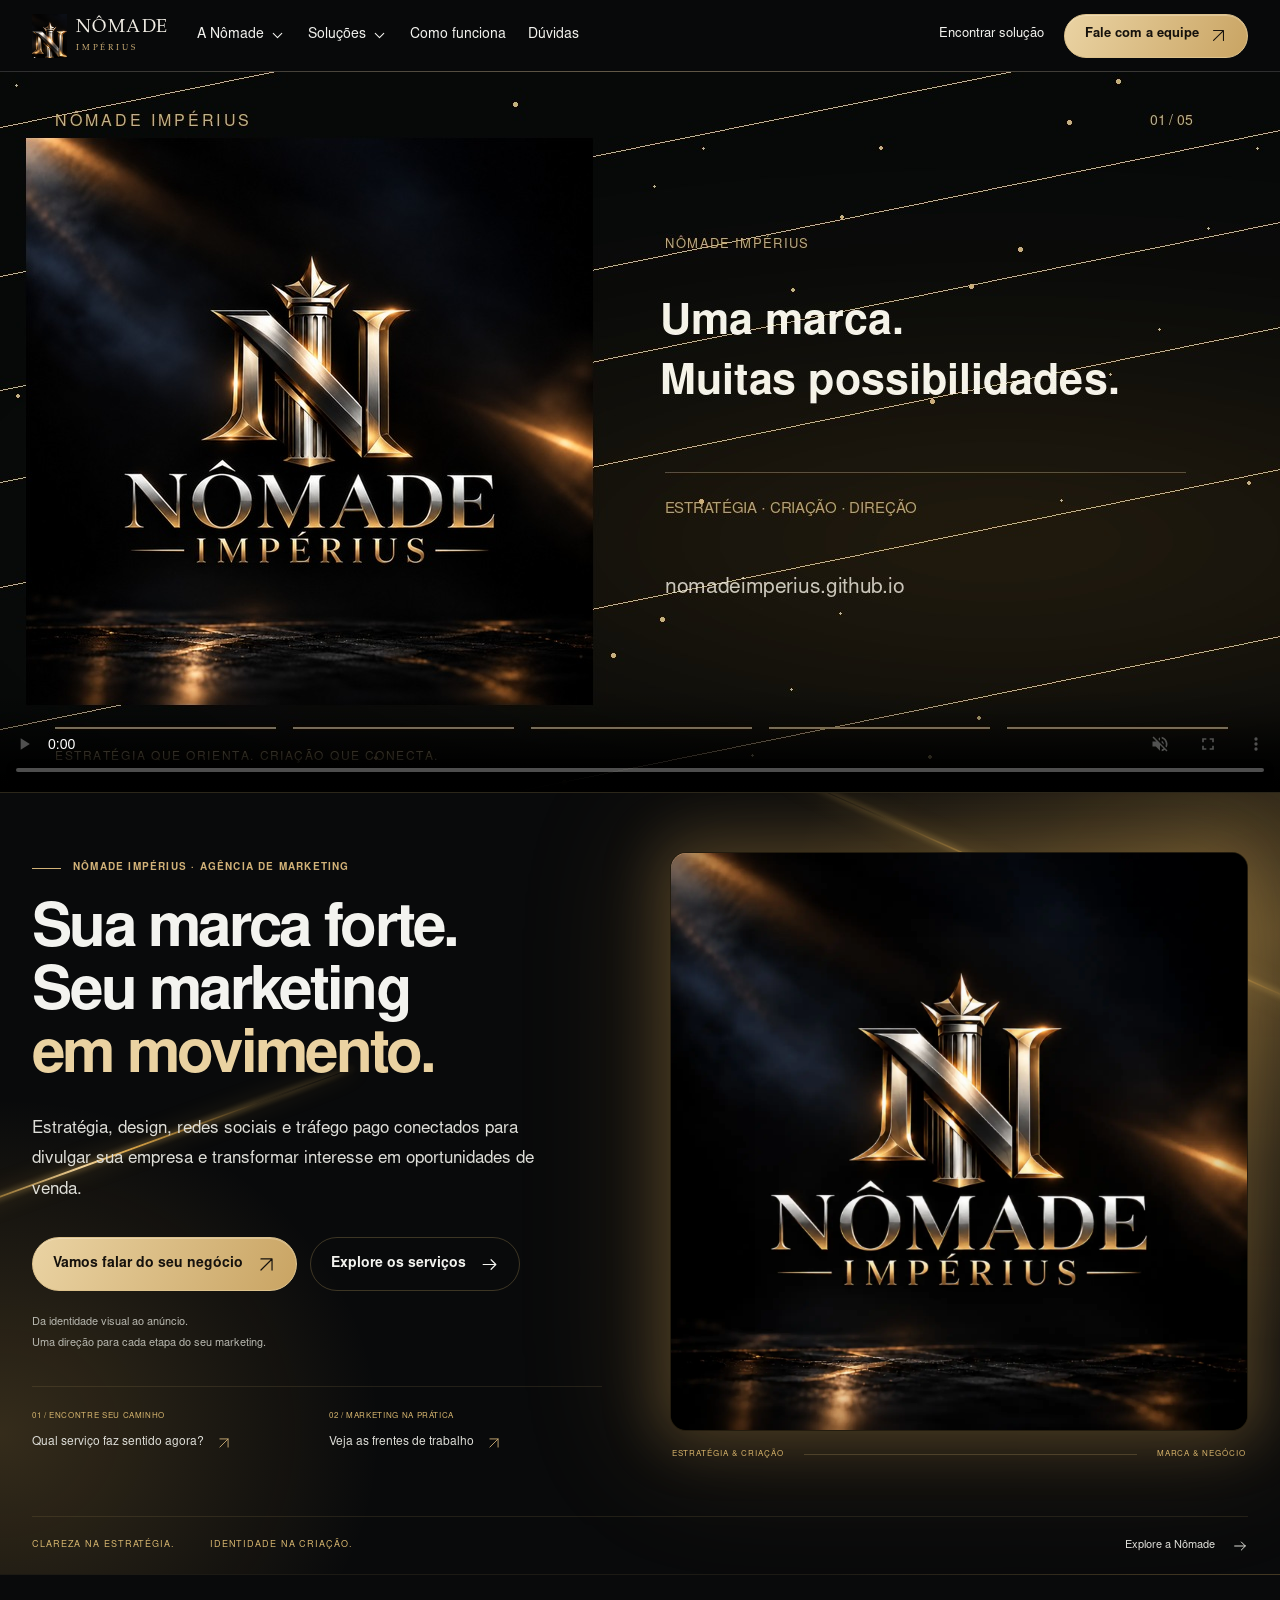
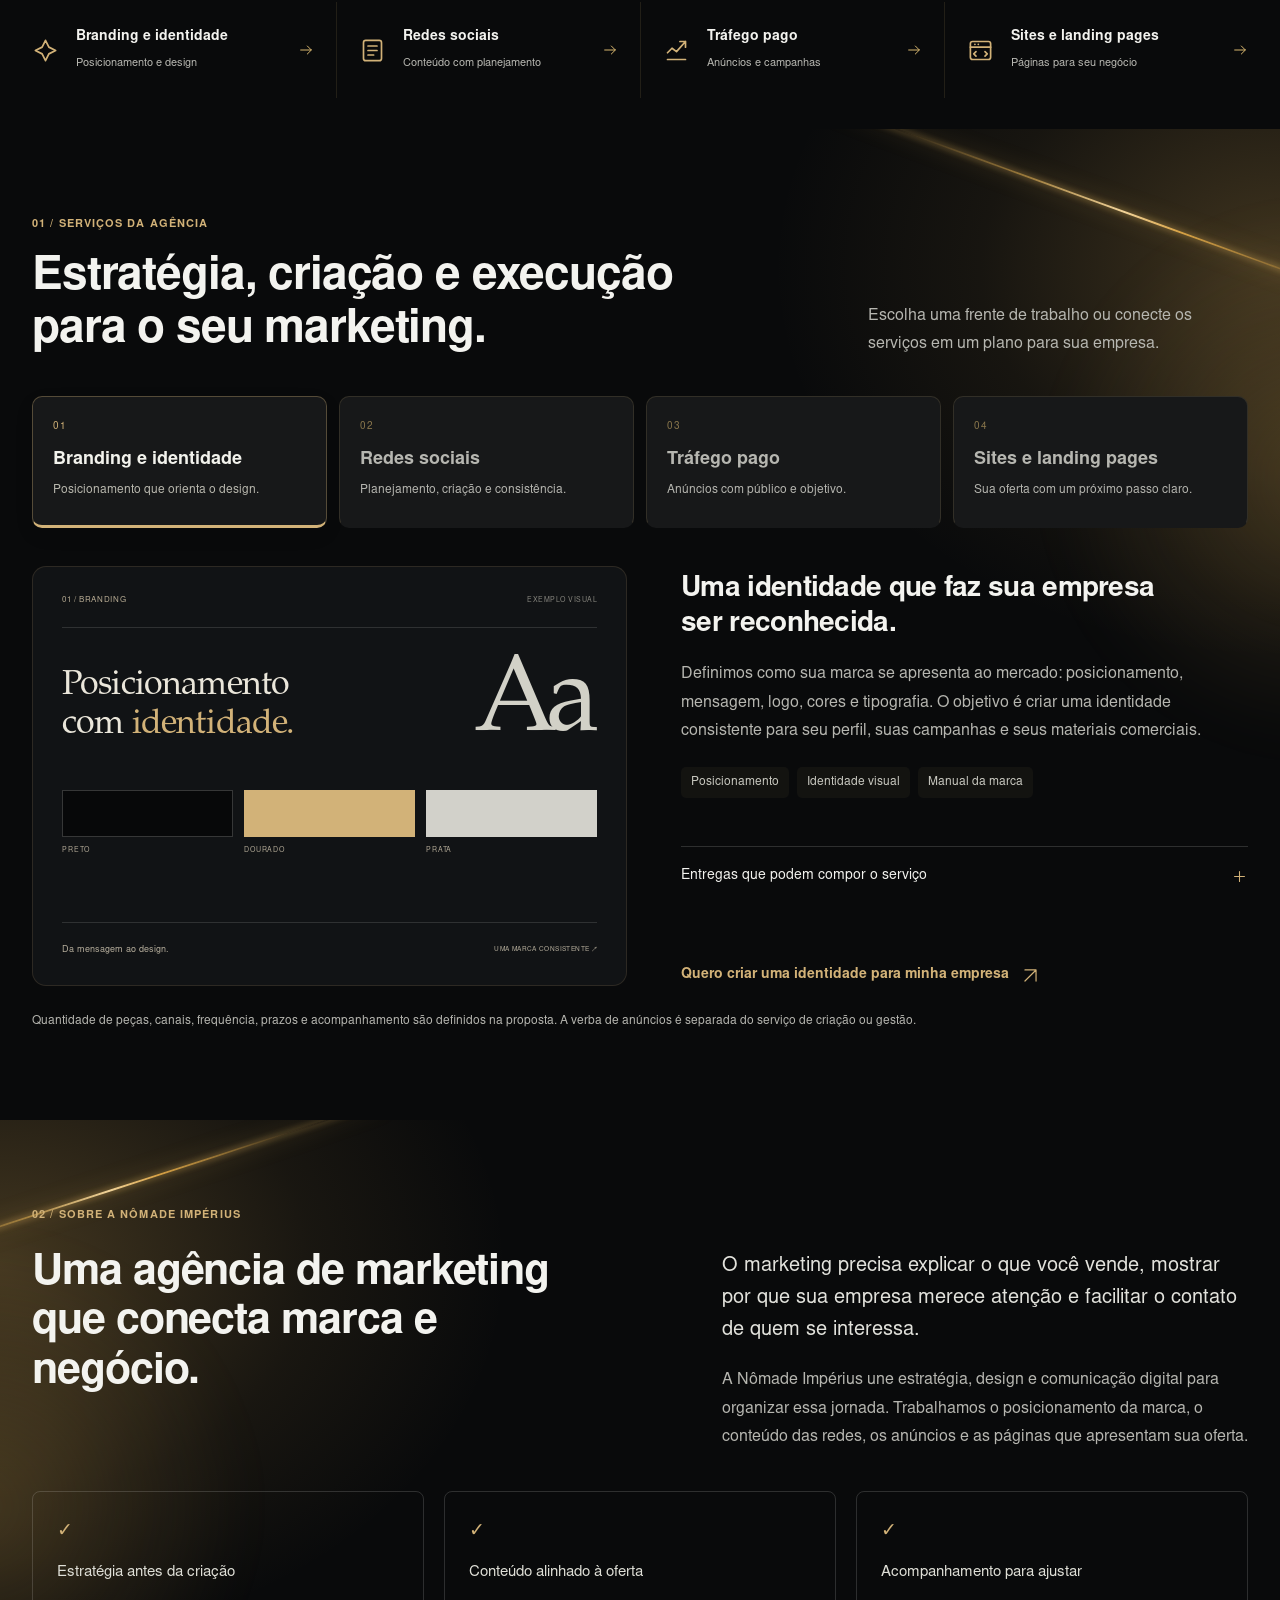
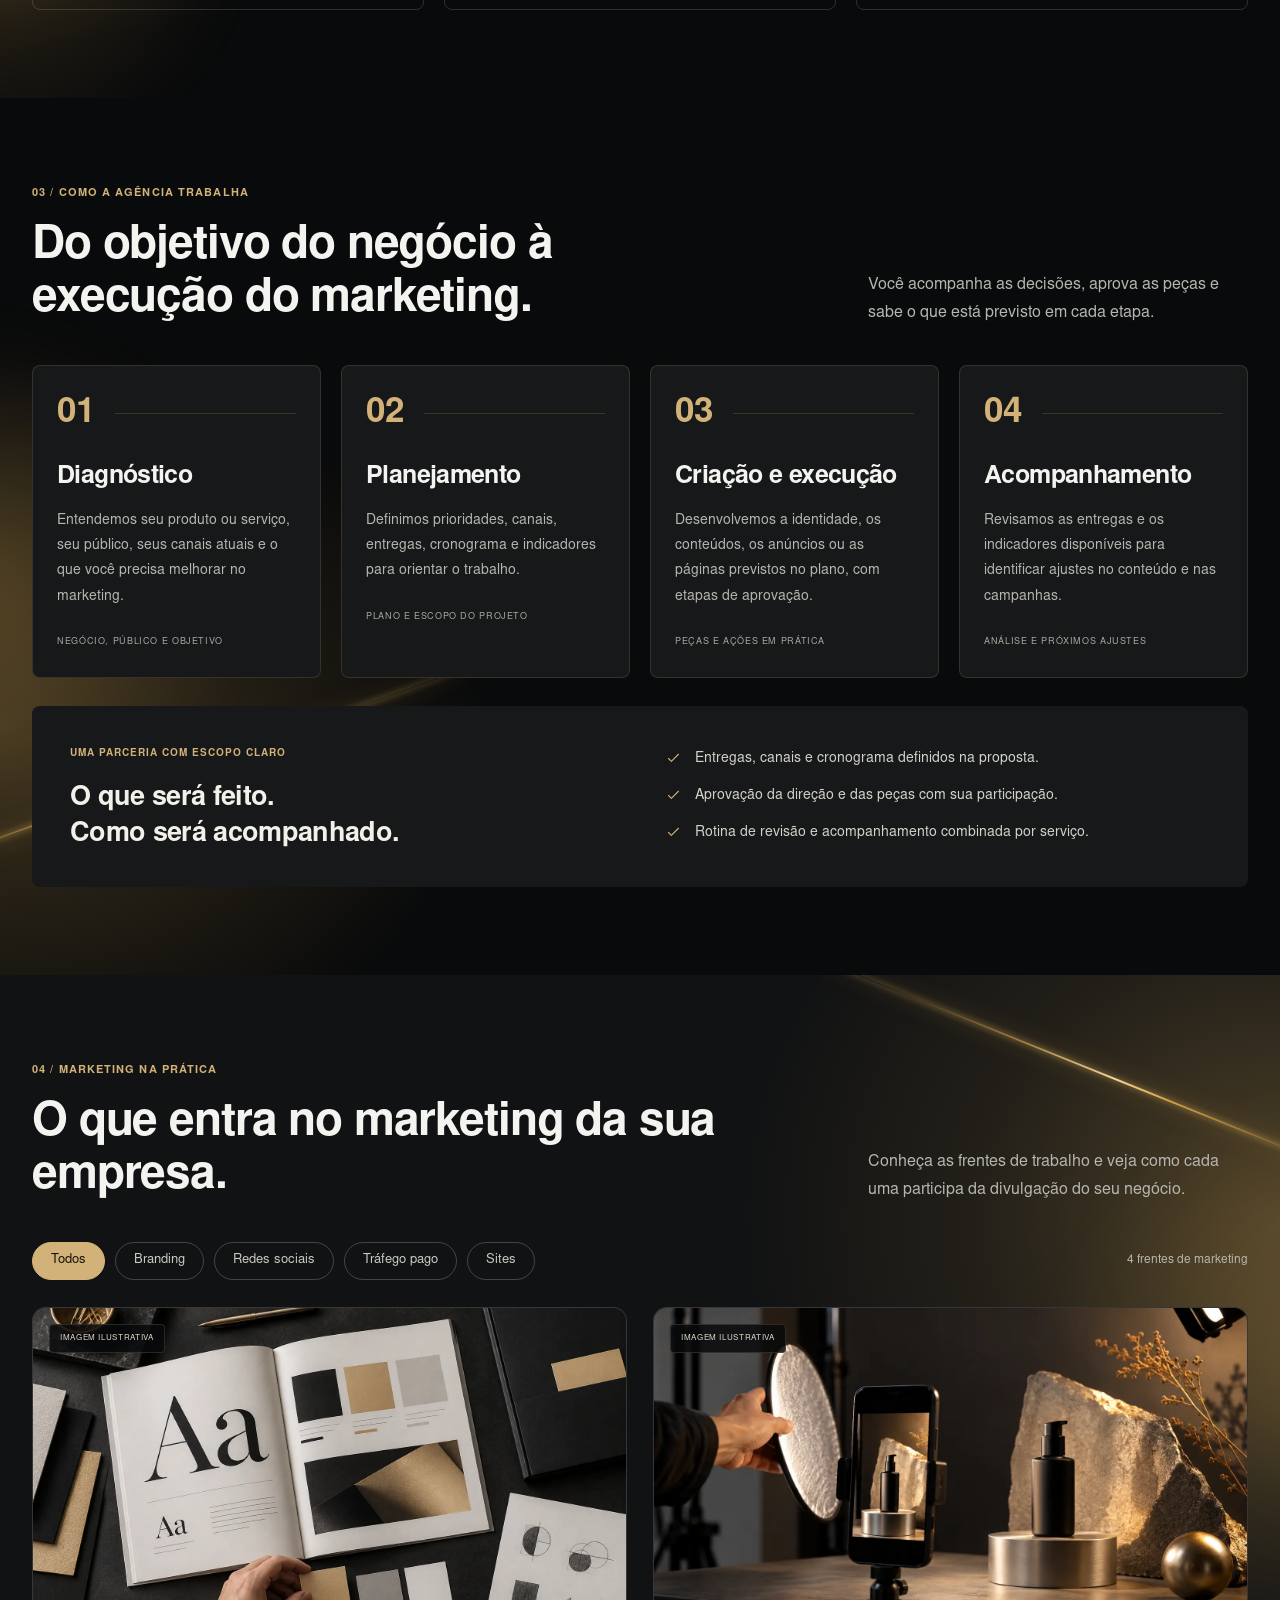
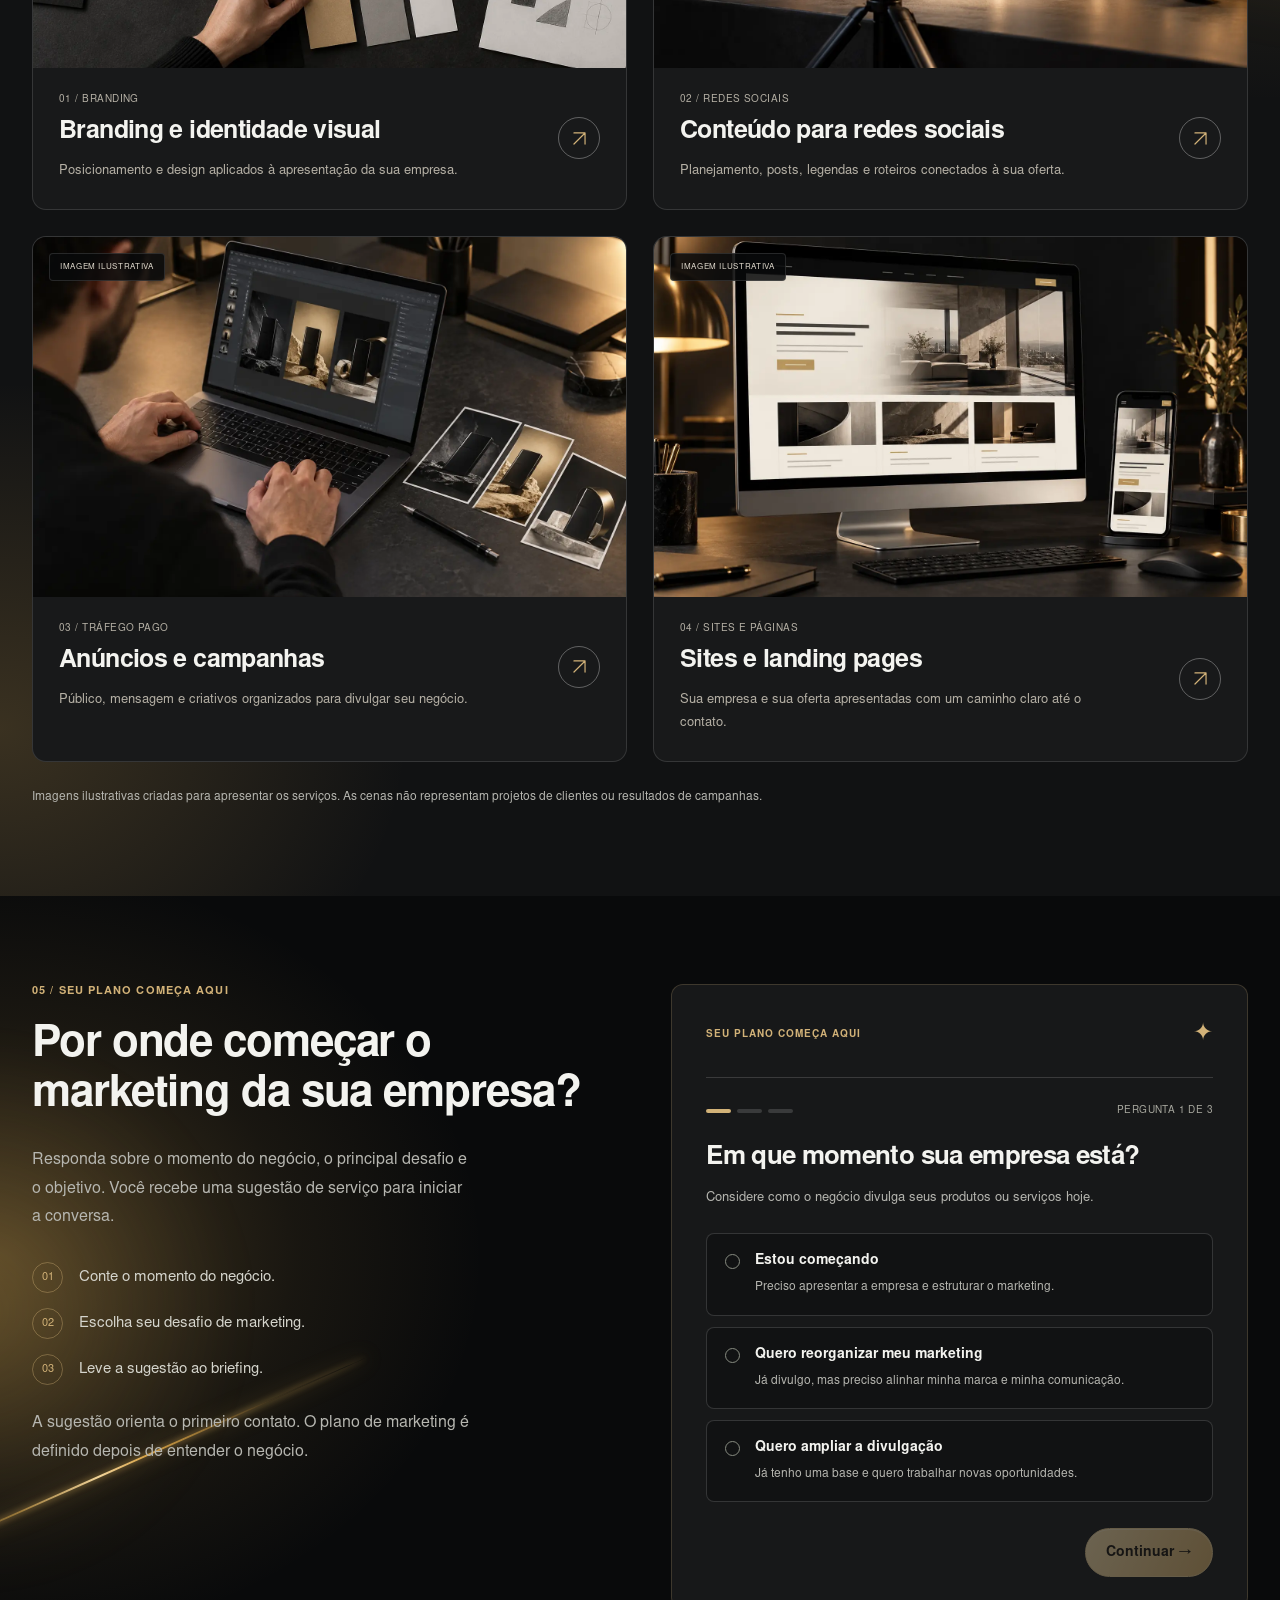
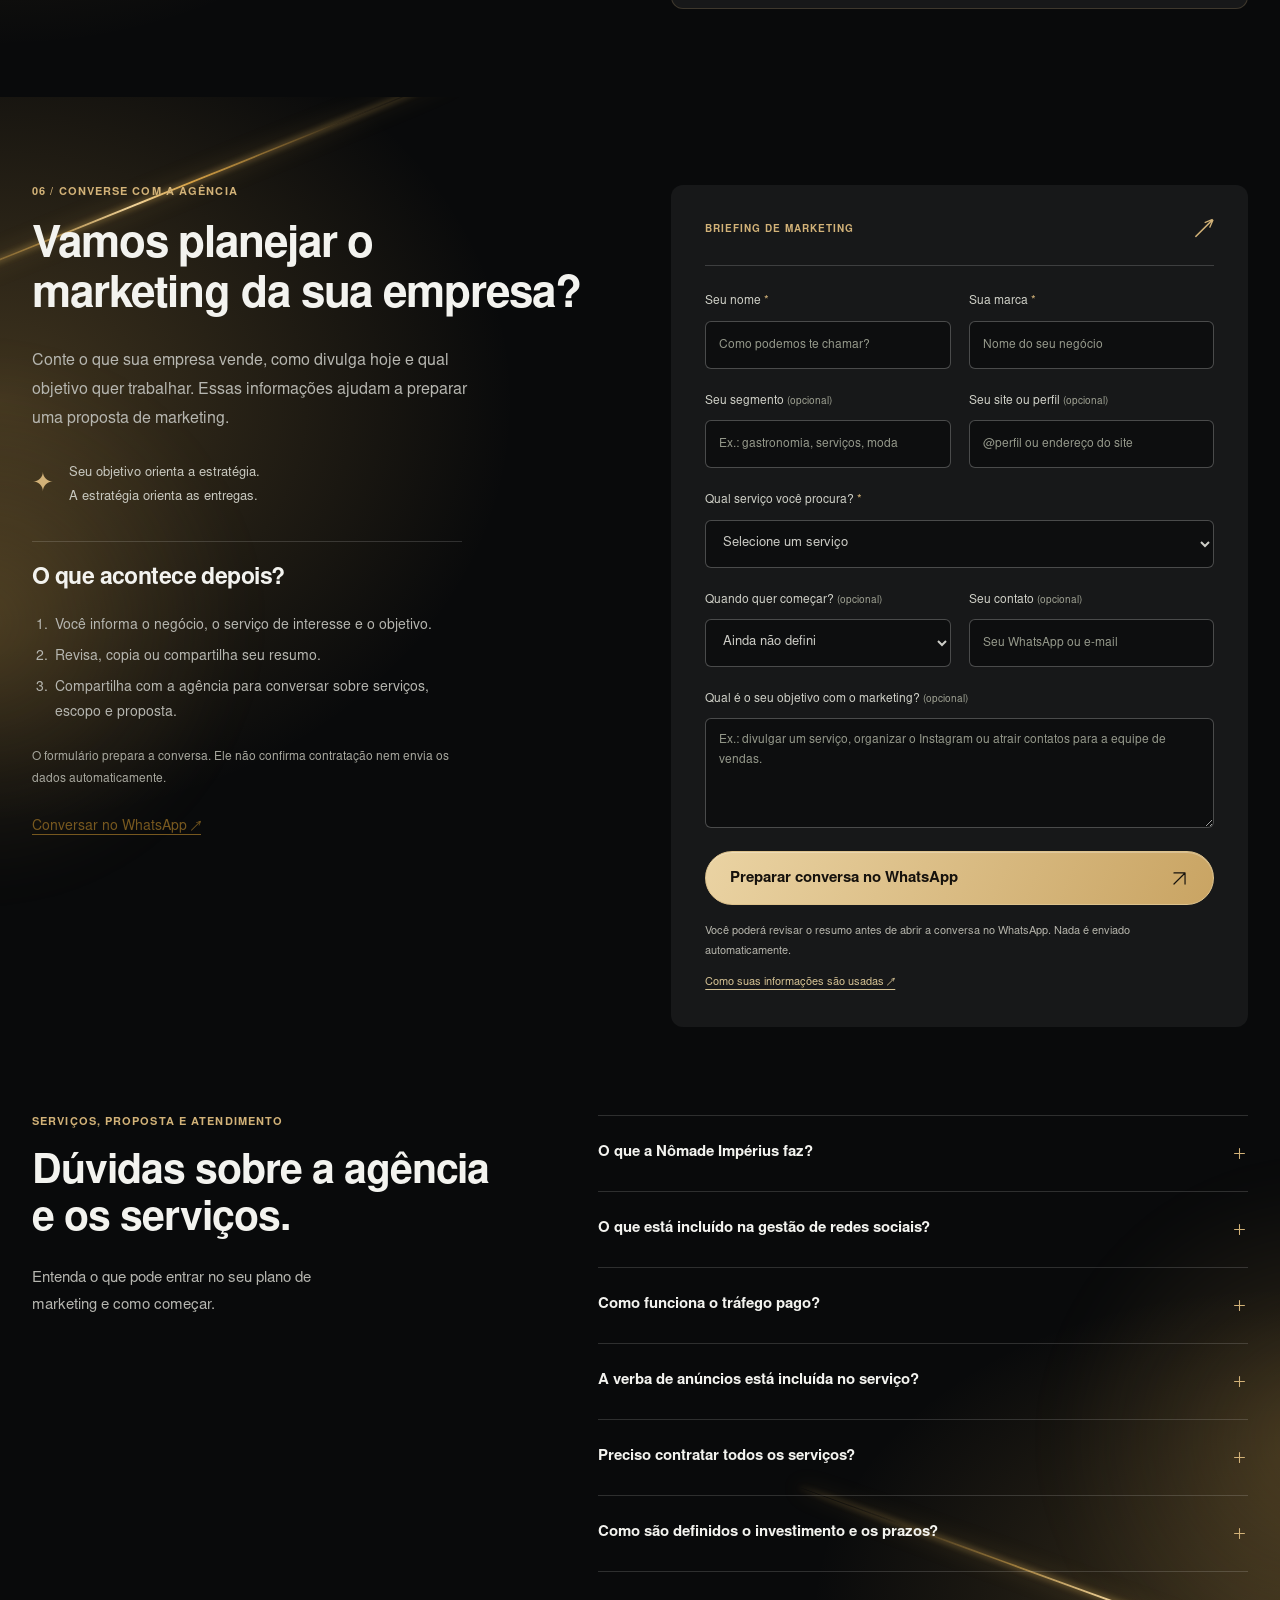
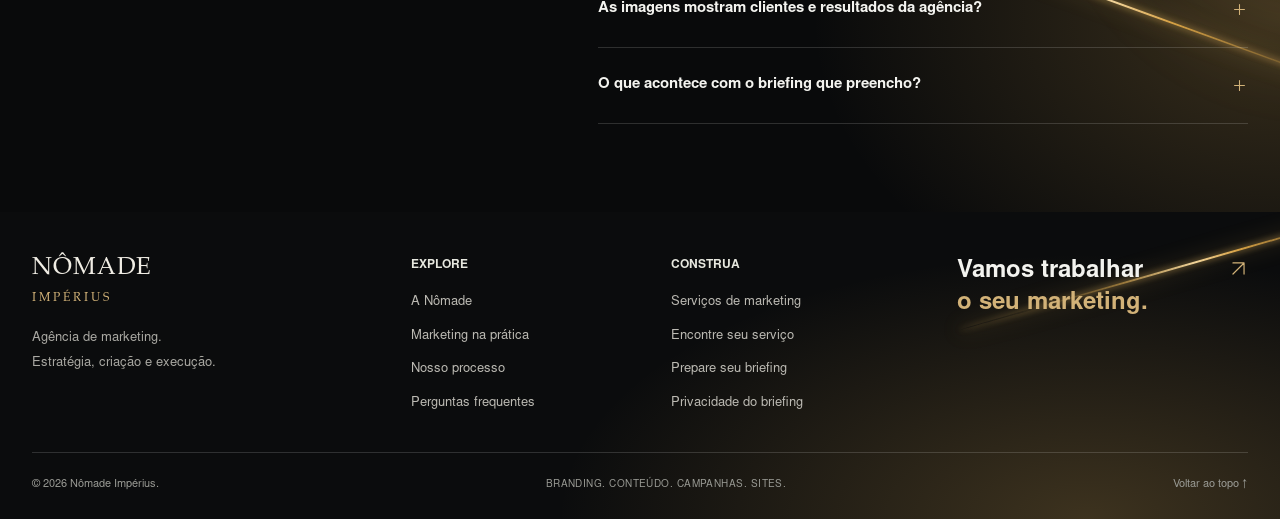
==== commit bda5574c: "Restaurar design anterior e manter vídeo da Nômade" ====
--- a/index.html
+++ b/index.html
@@ -1,43 +1,88 @@
 <!doctype html>
 <html lang="pt-BR">
 <head>
-  <meta charset="utf-8"><meta name="viewport" content="width=device-width,initial-scale=1">
-  <title>Nômade Impérius — Estratégia, criação e direção</title>
-  <meta name="description" content="Estratégia, branding, conteúdo, campanhas e sites. A Nômade Impérius conecta marca e negócio com uma direção clara para cada projeto.">
-  <meta name="theme-color" content="#080a09"><meta property="og:type" content="website"><meta property="og:locale" content="pt_BR"><meta property="og:site_name" content="Nômade Impérius"><meta property="og:title" content="Nômade Impérius — A próxima fase da sua marca"><meta property="og:description" content="Estratégia que orienta. Criação que conecta. Conheça a Nômade Impérius."><meta property="og:url" content="https://nomadeimperius.github.io/"><meta property="og:image" content="https://nomadeimperius.github.io/nomade-orbita-v2.jpg">
-  <link rel="canonical" href="https://nomadeimperius.github.io/"><link rel="icon" href="nomade-imperius.png"><link rel="preload" as="font" href="sans-regular.otf" type="font/otf" crossorigin><link rel="preload" as="font" href="editorial-italic.otf" type="font/otf" crossorigin><link rel="stylesheet" href="agency-v2.css?v=6">
-  <script src="config.js?v=whatsapp-1" defer></script><script src="agency-v2.js?v=5" defer></script>
+  <meta charset="utf-8">
+  <meta name="viewport" content="width=device-width, initial-scale=1">
+  <meta name="theme-color" content="#090a0b">
+  <meta name="description" content="Agência de marketing com branding, gestão de redes sociais, tráfego pago e criação de sites. Conheça os serviços da Nômade Impérius.">
+  <meta property="og:type" content="website">
+  <meta property="og:locale" content="pt_BR">
+  <meta property="og:title" content="Nômade Impérius — Agência de Marketing">
+  <meta property="og:description" content="Estratégia, design, redes sociais e anúncios para conectar sua empresa a novos clientes. Conheça a Nômade Impérius.">
+  <meta property="og:url" content="https://nomadeimperius.github.io/">
+  <link rel="canonical" href="https://nomadeimperius.github.io/">
+  <meta property="og:image" content="https://nomadeimperius.github.io/nomade-brand-hero-v1.webp">
+  <title>Nômade Impérius — Agência de Marketing</title>
+  <link rel="icon" type="image/png" href="nomade-imperius.png">
+  <link rel="preload" as="font" type="font/otf" crossorigin href="sans-regular.otf">
+  <link rel="preload" as="image" href="nomade-brand-hero-v1.webp">
+  <script src="config.js?v=restaurado-1" defer></script>
+  <script src="experience-data.js?v=restaurado-1" defer></script>
+  <script src="app.js?v=restaurado-1" defer></script>
+  <script src="navigation.js?v=restaurado-1" defer></script>
+  <script src="enhancements.js?v=restaurado-1" defer></script>
+  <link rel="stylesheet" href="portfolio-art.css?v=restaurado-1">
+  <link rel="stylesheet" href="site.css?v=restaurado-1">
+<link rel="stylesheet" href="hero-layout.css?v=restaurado-1">
+<link rel="stylesheet" href="auras.css?v=restaurado-1">
+  <link rel="stylesheet" href="brand-film.css?v=restaurado-1">
+  <script src="brand-film.js?v=restaurado-1" defer></script>
 </head>
-<body>
-<a class="skip" href="#principal">Ir para o conteúdo</a>
-<svg class="symbols" aria-hidden="true" xmlns="http://www.w3.org/2000/svg"><symbol id="arrow" viewBox="0 0 24 24"><path d="M5 19 19 5M5 5h14v14"/></symbol><symbol id="right" viewBox="0 0 24 24"><path d="M4 12h16m-6-6 6 6-6 6"/></symbol><symbol id="plus" viewBox="0 0 24 24"><path d="M12 4v16M4 12h16"/></symbol><symbol id="pause" viewBox="0 0 24 24"><path d="M8 5v14M16 5v14"/></symbol></svg>
-
-<header class="header"><div class="wrap header-inner"><a class="brand" href="#inicio" aria-label="Nômade Impérius, início"><span class="brand-symbol" aria-hidden="true"><img src="nomade-imperius.png" width="1536" height="1536" alt=""></span><span>NÔMADE<small>IMPÉRIUS</small></span></a><button class="menu-button" aria-controls="main-nav" aria-expanded="false" aria-label="Abrir menu"><span></span><span></span></button><nav id="main-nav" class="nav" aria-label="Navegação principal"><a href="#agencia">A Nômade</a><a href="#solucoes">Soluções</a><a href="#filmes">Vídeo</a><a href="#processo">Nosso processo</a><a class="nav-cta contact-link" href="#contato">Vamos conversar <svg><use href="#arrow"/></svg></a></nav></div><div class="reading-progress" aria-hidden="true"></div></header>
-<main id="principal">
-<section id="filmes" class="films opening-film" aria-label="Vídeo de apresentação da Nômade Impérius"><div class="wrap"><div class="film-grid single-film"><article class="film-card"><div class="film-screen"><video id="opening-video" autoplay muted loop controls playsinline preload="auto" poster="nomade-imperius-filme-v3.jpg" aria-label="Filme institucional da Nômade Impérius"><source src="nomade-imperius-filme-v3.mp4" type="video/mp4"></video></div><div class="film-meta"><div><span>NÔMADE IMPÉRIUS / FILME INSTITUCIONAL</span><h3>Estratégia. Criação. Direção.</h3></div><a href="nomade-imperius-filme-v3.mp4" download aria-label="Baixar vídeo da Nômade Impérius">↓</a></div><details class="transcript"><summary>Texto do vídeo</summary><p>Nômade Impérius. Uma marca. Muitas possibilidades. Estratégia, criação e direção. Sua essência, em cada detalhe. Posicionamento e identidade visual. Ideias que conectam. Presença com propósito. Redes sociais, criação e tráfego pago. Do primeiro olhar à próxima conversa. Sites, landing pages e comunicação. Sua próxima fase começa com direção. Converse com a Nômade.</p></details></article></div><p class="film-note">24 segundos · Filme institucional · Trilha original · Download em MP4</p></div></section>
-<section id="inicio" class="hero" aria-labelledby="hero-title"><div class="hero-aura" aria-hidden="true"></div><div class="wrap hero-grid"><div class="hero-copy"><p class="eyebrow"><span></span>ESTRATÉGIA. CRIAÇÃO. DIREÇÃO.</p><h1 id="hero-title">A sua próxima<br>fase começa<br>com <em>direção.</em></h1><p class="hero-description">Conectamos estratégia, identidade e comunicação para apresentar o valor da sua empresa e transformar atenção em oportunidades de conversa.</p><div class="hero-actions"><a href="#contato" class="button button-gold contact-link">Converse com a Nômade <svg><use href="#arrow"/></svg></a><a href="#solucoes" class="plain-link">Explore as soluções <span>↓</span></a></div><div class="hero-signature"><span>MARCA & NEGÓCIO</span><span>Uma visão integrada.<br>Uma direção para cada projeto.</span></div></div><div class="hero-visual"><span class="visual-index">NI / MOVIMENTO CONTÍNUO</span><img class="hero-still" src="nomade-orbita-v2.jpg" width="1280" height="900" alt="Esfera de conexões douradas sobre fundo preto"><div class="visual-caption"><span>Ideias que se conectam.<br>Marcas que encontram direção.</span></div></div></div><div class="wrap hero-bottom"><span>NÔMADE IMPÉRIUS / AGÊNCIA DE MARKETING</span><a href="#solucoes">Conheça o que construímos <svg><use href="#right"/></svg></a></div></section>
-<div class="discipline-strip"><div class="wrap disciplines"><span>ESTRATÉGIA <i>01</i></span><span>IDENTIDADE <i>02</i></span><span>CONTEÚDO <i>03</i></span><span>PERFORMANCE <i>04</i></span></div></div>
-
-<section id="solucoes" class="section solutions" aria-labelledby="solutions-title"><div class="wrap"><div class="section-top"><p class="eyebrow">01 / O QUE CONSTRUÍMOS</p><span class="section-note">Do posicionamento ao próximo contato.</span></div><div class="solutions-grid"><div class="section-intro"><h2 id="solutions-title">Cada frente<br>tem um papel.<br><em>A direção é uma só.</em></h2><p>Uma identidade consistente, conteúdo com intenção e campanhas conectadas à oferta. Escolha uma necessidade ou construa um plano integrado.</p><a href="#contato" class="line-link">Encontre a solução para sua empresa <svg><use href="#arrow"/></svg></a></div><div class="service-list">
-<details class="service" name="services" open><summary><span class="service-number">01</span><h3>Estratégia & identidade</h3><svg><use href="#plus"/></svg></summary><div class="service-body"><p>Clareza sobre o que sua empresa representa, para quem ela fala e como se apresenta. Uma base que orienta o visual e a comunicação.</p><div class="tags"><span>Posicionamento</span><span>Identidade visual</span><span>Aplicações de marca</span><span>Manual da marca</span></div><p class="deliverable">Do diagnóstico e da direção criativa ao sistema visual e às aplicações combinadas no projeto.</p><a class="line-link service-link" data-service="Branding e identidade visual" href="#contato">Quero construir minha marca <svg><use href="#arrow"/></svg></a></div></details>
-<details class="service" name="services"><summary><span class="service-number">02</span><h3>Conteúdo & redes sociais</h3><svg><use href="#plus"/></svg></summary><div class="service-body"><p>Uma presença que comunica a oferta da empresa com consistência. Organizamos temas, formatos e peças para que cada publicação tenha um papel.</p><div class="tags"><span>Calendário editorial</span><span>Posts & legendas</span><span>Roteiros para vídeos</span><span>Direção de conteúdo</span></div><p class="deliverable">Planejamento, criação e rotina de aprovação. Canais, formatos e quantidade de peças definidos na proposta.</p><a class="line-link service-link" data-service="Gestão de redes sociais" href="#contato">Quero organizar meu conteúdo <svg><use href="#arrow"/></svg></a></div></details>
-<details class="service" name="services"><summary><span class="service-number">03</span><h3>Tráfego pago & campanhas</h3><svg><use href="#plus"/></svg></summary><div class="service-body"><p>Público, mensagem, criativos e destino trabalhando para o mesmo objetivo. Campanhas organizadas para divulgar sua oferta e acompanhar os indicadores disponíveis.</p><div class="tags"><span>Planejamento de mídia</span><span>Criativos</span><span>Campanhas</span><span>Análise & ajustes</span></div><p class="deliverable">Definição de objetivo e orçamento, estruturação de anúncios e acompanhamento conforme o escopo. Verba de mídia contratada separadamente.</p><a class="line-link service-link" data-service="Tráfego pago e campanhas" href="#contato">Quero planejar uma campanha <svg><use href="#arrow"/></svg></a></div></details>
-<details class="service" name="services"><summary><span class="service-number">04</span><h3>Sites & experiências digitais</h3><svg><use href="#plus"/></svg></summary><div class="service-body"><p>Uma página que apresenta sua empresa com clareza, explica sua oferta e conduz o visitante até o contato. Design, conteúdo e navegação pensados em conjunto.</p><div class="tags"><span>Sites institucionais</span><span>Landing pages</span><span>Texto & estrutura</span><span>Design responsivo</span></div><p class="deliverable">Arquitetura da página, conteúdo, identidade visual e pontos de contato. Integrações e funcionalidades acordadas na proposta.</p><a class="line-link service-link" data-service="Sites e landing pages" href="#contato">Quero uma nova presença digital <svg><use href="#arrow"/></svg></a></div></details>
-</div></div></div></section>
-
-
-
-<section id="processo" class="section process" aria-labelledby="process-title"><div class="wrap"><div class="section-top"><p class="eyebrow">03 / NOSSA FORMA DE TRABALHAR</p><span class="section-note">Clareza em cada etapa.</span></div><div class="heading-row"><h2 id="process-title">Um processo que<br>transforma intenção<br>em <em>próximos passos.</em></h2><p>Você participa das decisões, aprova a direção criativa e acompanha o que está previsto no projeto. O caminho começa entendendo seu negócio.</p></div><ol class="process-steps"><li><span>01</span><h3>Entender</h3><p>Negócio, público, oferta e momento da empresa. Um diagnóstico para reconhecer prioridades.</p><small>CONTEXTO & OBJETIVO</small></li><li><span>02</span><h3>Direcionar</h3><p>Escopo, canais, entregas e cronograma. Um plano com decisões claras antes da execução.</p><small>ESTRATÉGIA & PLANEJAMENTO</small></li><li><span>03</span><h3>Construir</h3><p>Identidade, peças, campanhas ou páginas. Criação conectada ao plano e às etapas de aprovação.</p><small>CRIAÇÃO & EXECUÇÃO</small></li><li><span>04</span><h3>Acompanhar</h3><p>Revisão das entregas e dos indicadores disponíveis. Ajustes e próximos passos conforme o serviço.</p><small>ANÁLISE & EVOLUÇÃO</small></li></ol><div class="process-foot"><span>Seu objetivo orienta a estratégia.<br>A estratégia orienta as entregas.</span><a href="#contato" class="plain-link">Converse sobre seu projeto <svg><use href="#arrow"/></svg></a></div></div></section>
-
-<section id="possibilidades" class="section work" aria-labelledby="work-title"><div class="wrap"><div class="section-top"><p class="eyebrow">04 / EXPLORAÇÕES VISUAIS</p><span class="section-note">Possibilidades para a sua comunicação.</span></div><div class="heading-row"><h2 id="work-title">Sua empresa.<br>Em diferentes <em>pontos de contato.</em></h2><p>Da apresentação da marca à experiência no celular: veja como as frentes de criação podem compor o marketing do seu negócio.</p></div><div class="work-filters" role="group" aria-label="Filtrar explorações visuais"><button type="button" data-filter="all" aria-pressed="true">Todas</button><button type="button" data-filter="marca" aria-pressed="false">Identidade</button><button type="button" data-filter="conteudo" aria-pressed="false">Conteúdo</button><button type="button" data-filter="campanhas" aria-pressed="false">Campanhas</button><button type="button" data-filter="sites" aria-pressed="false">Sites</button></div><div class="work-grid"><article data-category="marca" class="work-card"><div class="work-image"><img src="branding-service-v1.webp" width="1536" height="1024" loading="lazy" decoding="async" alt="Cena ilustrativa com materiais e cores de uma identidade visual"><span>CONCEITO ILUSTRATIVO</span></div><div class="work-info"><div><span>ESTRATÉGIA & DESIGN</span><h3>Uma identidade. Muitas aplicações.</h3></div><a class="service-link" data-service="Branding e identidade visual" href="#contato" aria-label="Conversar sobre identidade visual"><svg><use href="#arrow"/></svg></a></div></article><article data-category="conteudo" class="work-card"><div class="work-image"><img src="social-content-service-v1.webp" width="1536" height="1024" loading="lazy" decoding="async" alt="Cena ilustrativa de produção de conteúdo com celular e produto"><span>CONCEITO ILUSTRATIVO</span></div><div class="work-info"><div><span>CONTEÚDO & REDES SOCIAIS</span><h3>Uma oferta que merece ser vista.</h3></div><a class="service-link" data-service="Gestão de redes sociais" href="#contato" aria-label="Conversar sobre redes sociais"><svg><use href="#arrow"/></svg></a></div></article><article data-category="campanhas" class="work-card"><div class="work-image"><img src="paid-media-service-v1.webp" width="1536" height="1024" loading="lazy" decoding="async" alt="Cena ilustrativa de planejamento e criação de anúncios"><span>CONCEITO ILUSTRATIVO</span></div><div class="work-info"><div><span>CAMPANHAS & MÍDIA</span><h3>Objetivo, mensagem e criativo.</h3></div><a class="service-link" data-service="Tráfego pago e campanhas" href="#contato" aria-label="Conversar sobre campanhas"><svg><use href="#arrow"/></svg></a></div></article><article data-category="sites" class="work-card"><div class="work-image"><img src="website-service-v1.webp" width="1536" height="1024" loading="lazy" decoding="async" alt="Cena ilustrativa de um site em computador e celular"><span>CONCEITO ILUSTRATIVO</span></div><div class="work-info"><div><span>SITES & EXPERIÊNCIAS DIGITAIS</span><h3>Uma presença pensada para conectar.</h3></div><a class="service-link" data-service="Sites e landing pages" href="#contato" aria-label="Conversar sobre criação de sites"><svg><use href="#arrow"/></svg></a></div></article></div><p class="work-note" id="work-status" role="status" aria-live="polite">4 explorações visuais. Cenas ilustrativas para apresentar as soluções.</p></div></section>
-
-<section id="agencia" class="section agency" aria-labelledby="agency-title"><div class="wrap agency-grid"><div class="agency-art"><img src="nomade-brand-hero-v1.webp" width="1536" height="1536" loading="lazy" alt="Identidade da Nômade Impérius com monograma NI, coluna e coroa em preto, dourado e prata"><span>NÔMADE NO OLHAR. IMPÉRIUS NA INTENÇÃO.</span></div><div class="agency-copy"><p class="eyebrow">05 / A NÔMADE IMPÉRIUS</p><h2 id="agency-title">Olhar para o todo.<br>Cuidar de <em>cada detalhe.</em></h2><p class="agency-lead">Uma agência de marketing que conecta o que sua empresa é à forma como ela se apresenta ao mundo.</p><p>Unimos estratégia, design e comunicação digital para organizar a presença da sua marca. Partimos do negócio, definimos uma direção e desenvolvemos as entregas que fazem sentido para o momento da empresa.</p><div class="agency-values"><div><strong>Clareza</strong><p>Objetivos e entregas definidos antes de começar.</p></div><div><strong>Coerência</strong><p>Identidade, conteúdo e campanhas falando a mesma língua.</p></div><div><strong>Participação</strong><p>Decisões e aprovações construídas com você.</p></div></div><a href="#contato" class="line-link">Vamos conhecer sua empresa <svg><use href="#arrow"/></svg></a></div></div></section>
-
-<section class="section faq" aria-labelledby="faq-title"><div class="wrap faq-grid"><div><p class="eyebrow">06 / ANTES DE COMEÇAR</p><h2 id="faq-title">Uma boa parceria<br>começa com <em>clareza.</em></h2><p>Respostas para as primeiras decisões sobre seu projeto.</p></div><div class="faq-list"><details><summary>Preciso contratar todos os serviços?<svg><use href="#plus"/></svg></summary><p>Não. Você pode começar por uma necessidade específica, como identidade visual, redes sociais, campanhas ou um site. Também podemos organizar essas frentes em um plano integrado, conforme o objetivo do negócio.</p></details><details><summary>Como são definidos o valor e o prazo?<svg><use href="#plus"/></svg></summary><p>Depois de entender sua empresa, os canais, as entregas e a complexidade do projeto. A proposta apresenta o escopo, o investimento, o cronograma e as etapas de aprovação. Não há um valor único para projetos com necessidades diferentes.</p></details><details><summary>A verba dos anúncios está incluída?<svg><use href="#plus"/></svg></summary><p>A verba de mídia é separada do serviço de planejamento, criação ou gestão. O orçamento dos anúncios e a forma de acompanhamento são combinados antes do início das campanhas.</p></details><details><summary>Eu participo das aprovações?<svg><use href="#plus"/></svg></summary><p>Sim. A direção do projeto, as entregas e a rotina de aprovação são alinhadas na proposta. Assim, você sabe o que está previsto e em quais momentos participa.</p></details><details><summary>As imagens são projetos de clientes?<svg><use href="#plus"/></svg></summary><p>As explorações visuais desta página são conceitos ilustrativos para apresentar as frentes de trabalho. O vídeo institucional foi criado para a própria Nômade Impérius. Esses materiais não representam resultados comerciais ou projetos de clientes.</p></details><details><summary>O que acontece quando preencho o briefing?<svg><use href="#plus"/></svg></summary><p>O site prepara um resumo no seu navegador. Você revisa o texto e escolhe abrir o WhatsApp ou copiar o briefing. Nada é enviado automaticamente e o formulário não mantém um cadastro permanente das suas respostas.</p></details></div></div></section>
-
-<section id="contato" class="section contact" aria-labelledby="contact-title"><div class="contact-aura" aria-hidden="true"></div><div class="wrap"><div class="section-top"><p class="eyebrow">07 / O PRÓXIMO MOVIMENTO</p><span class="section-note">Começa com uma conversa.</span></div><div class="contact-grid"><div class="contact-copy"><h2 id="contact-title">Vamos dar direção<br>à sua <em>próxima fase?</em></h2><p>Conte o que sua empresa faz, o que você quer construir e onde o marketing precisa avançar. Esse é o primeiro passo para uma proposta com contexto.</p><a class="contact-number contact-link" href="https://wa.me/5531997046462"><span>FALE COM A EQUIPE NO WHATSAPP</span><strong>(31) 99704-6462 <svg><use href="#arrow"/></svg></strong></a><div class="contact-expect"><span>01</span><p>Entendemos seu momento.</p><span>02</span><p>Conversamos sobre as prioridades.</p><span>03</span><p>Alinhamos os próximos passos.</p></div></div><div class="briefing"><div class="briefing-head"><span>UM POUCO SOBRE O SEU PROJETO</span><span>NI / BRIEFING</span></div><form id="project-form"><div class="form-row"><label>Seu nome<input name="name" autocomplete="name" maxlength="100" required placeholder="Como podemos te chamar?"></label><label>Sua empresa<input name="company" autocomplete="organization" maxlength="120" required placeholder="Nome da marca ou negócio"></label></div><label>Como podemos ajudar?<select name="service" id="service-select" required><option value="" disabled selected>Selecione uma solução</option><option>Branding e identidade visual</option><option>Gestão de redes sociais</option><option>Tráfego pago e campanhas</option><option>Sites e landing pages</option><option>Quero montar um plano de marketing</option></select></label><label>Qual é o seu principal objetivo?<textarea name="goal" rows="3" maxlength="1500" placeholder="Conte brevemente o que você quer construir ou melhorar." required></textarea></label><label>Site ou perfil atual <span>(opcional)</span><input name="profile" maxlength="180" placeholder="Seu site ou @perfil"></label><button class="button button-gold" type="submit">Preparar minha conversa <svg><use href="#arrow"/></svg></button><p class="form-note">Você revisa o resumo antes de abrir o WhatsApp. O envio depende de você.</p><a class="privacy-link" href="privacidade.html">Como suas informações são usadas ↗</a></form></div></div></div></section>
+<body><a class="skip-link" href="#conteudo">Ir para o conteúdo</a>
+<svg class="svg-defs" xmlns="http://www.w3.org/2000/svg" aria-hidden="true">
+    <symbol id="arrow-up-right" viewBox="0 0 24 24"><path d="M5 19 19 5M5 5h14v14"/></symbol>
+    <symbol id="arrow-right" viewBox="0 0 24 24"><path d="M4 12h16m-6-6 6 6-6 6"/></symbol>
+    <symbol id="plus" viewBox="0 0 24 24"><path d="M12 5v14M5 12h14"/></symbol>
+    <symbol id="check" viewBox="0 0 24 24"><path d="m5 12 4 4L19 6"/></symbol>
+  <symbol id="chevron" viewBox="0 0 24 24"><path d="m6 9 6 6 6-6"/></symbol><symbol id="brand-icon" viewBox="0 0 24 24"><path d="m12 3 3 6 6 3-6 3-3 6-3-6-6-3 6-3z"/></symbol><symbol id="content-icon" viewBox="0 0 24 24"><rect x="4" y="3" width="16" height="18" rx="2"/><path d="M8 8h8M8 12h8M8 16h5"/></symbol><symbol id="campaign-icon" viewBox="0 0 24 24"><path d="m4 14 4-4 4 3 8-9M15 4h5v5M4 20h16"/></symbol><symbol id="website-icon" viewBox="0 0 24 24"><rect x="3" y="4" width="18" height="16" rx="2"/><path d="M3 9h18M7 6.5h.1M10 6.5h.1M8 13l-2 2 2 2M16 13l2 2-2 2"/></symbol></svg>
+<header class="site-header"><div class="header-inner shell"><a class="wordmark" href="#inicio" aria-label="Nômade Impérius, início"><span class="brand-crop" aria-hidden="true"><img src="nomade-imperius.png" alt="" width="1536" height="1536"></span><span class="brand-name">NÔMADE<span>IMPÉRIUS</span></span></a><button class="menu-toggle" type="button" aria-controls="navigation" aria-expanded="false" aria-label="Abrir menu"><span></span><span></span><span></span></button><nav class="navigation" id="navigation" aria-label="Navegação principal"><div class="nav-group"><button class="nav-group-toggle" type="button" aria-expanded="false" aria-controls="menu-about">A Nômade <svg aria-hidden="true"><use href="#chevron"/></svg></button><div class="mega-panel" id="menu-about" hidden><div class="shell mega-layout"><div class="mega-intro"><span>CONHEÇA A AGÊNCIA</span><h2>Marketing pensado para o seu negócio.</h2><p>Conheça a agência e veja como organizamos estratégia, criação e execução.</p></div><div class="mega-links"><a href="#essencia">Nossa agência <span>Estratégia e criação para empresas</span></a><a href="#processo">Nosso processo <span>Do primeiro contato à entrega</span></a><a href="#estudos">Marketing na prática <span>Conheça as frentes de trabalho</span></a></div></div></div></div><div class="nav-group"><button class="nav-group-toggle" type="button" aria-expanded="false" aria-controls="menu-services">Soluções <svg aria-hidden="true"><use href="#chevron"/></svg></button><div class="mega-panel" id="menu-services" hidden><div class="shell mega-layout"><div class="mega-intro"><span>SERVIÇOS DE MARKETING</span><h2>O marketing da sua empresa, conectado.</h2><p>Da identidade visual ao anúncio: serviços que trabalham para o mesmo objetivo.</p></div><div class="mega-links mega-service-links"><a href="#solucoes" data-select-tab="tab-marca">Branding e identidade visual <span>Posicionamento, logo e sistema visual</span></a><a href="#solucoes" data-select-tab="tab-conteudo">Gestão de redes sociais <span>Calendário, posts, roteiros e legendas</span></a><a href="#solucoes" data-select-tab="tab-campanhas">Tráfego pago e campanhas <span>Público, anúncios e acompanhamento</span></a><a href="#solucoes" data-select-tab="tab-sites">Sites e landing pages <span>Design, texto e captação de contatos</span></a></div></div></div></div><a href="#processo">Como funciona</a><a href="#duvidas">Dúvidas</a><div class="nav-actions"><a class="nav-secondary" href="#direcionamento">Encontrar solução</a><a class="button button-gold nav-contact" href="#contato" data-contact-link>Fale com a equipe <svg aria-hidden="true"><use href="#arrow-up-right"/></svg></a></div></nav></div></header>
+<main id="conteudo">
+<section class="nomade-brand-film" aria-label="Vídeo da Nômade Impérius"><video id="nomade-brand-film" autoplay muted loop playsinline controls preload="auto" poster="nomade-imperius-filme-v3.jpg" aria-label="Apresentação animada da Nômade Impérius"><source src="nomade-imperius-filme-v3.mp4" type="video/mp4"></video></section>
+<section class="hero" id="inicio" aria-labelledby="hero-title">
+<div class="shell hero-container">
+<div class="hero-lead"><p class="eyebrow"><span class="hero-kicker-line" aria-hidden="true"></span>NÔMADE IMPÉRIUS · AGÊNCIA DE MARKETING</p>
+<h1 id="hero-title">Sua marca forte.<br>Seu marketing<br><span>em movimento.</span></h1>
+<p class="hero-description">Estratégia, design, redes sociais e tráfego pago conectados para divulgar sua empresa e transformar interesse em oportunidades de venda.</p>
+<div class="hero-actions"><a class="button button-gold" href="#contato" data-contact-link>Vamos falar do seu negócio <svg aria-hidden="true"><use href="#arrow-up-right"></use></svg></a><a class="button button-outline" href="#solucoes">Explore os serviços <svg aria-hidden="true"><use href="#arrow-right"></use></svg></a></div>
+<p class="hero-note">Da identidade visual ao anúncio.<br>Uma direção para cada etapa do seu marketing.</p>
+<div class="hero-quicklinks"><a href="#direcionamento"><span>01 / ENCONTRE SEU CAMINHO</span><strong>Qual serviço faz sentido agora? <svg aria-hidden="true"><use href="#arrow-up-right"></use></svg></strong></a><a href="#estudos"><span>02 / MARKETING NA PRÁTICA</span><strong>Veja as frentes de trabalho <svg aria-hidden="true"><use href="#arrow-up-right"></use></svg></strong></a></div>
+</div>
+<figure class="hero-brand"><div class="hero-brand-frame"><img class="hero-brand-image" src="nomade-brand-hero-v1.webp" width="1536" height="1536" alt="Nômade Impérius: monograma NI com coluna e coroa, em dourado e prata sobre fundo preto." fetchpriority="high" decoding="async"></div><figcaption><span>ESTRATÉGIA &amp; CRIAÇÃO</span><i aria-hidden="true"></i><span>MARCA &amp; NEGÓCIO</span></figcaption></figure>
+</div><div class="hero-baseline shell"><span>CLAREZA NA ESTRATÉGIA.</span><span>IDENTIDADE NA CRIAÇÃO.</span><a href="#solucoes">Explore a Nômade <svg aria-hidden="true"><use href="#arrow-right"></use></svg></a></div>
+</section><div class="quick-services shell" aria-label="Acesso rápido às soluções"><a href="#solucoes" data-select-tab="tab-marca"><svg aria-hidden="true"><use href="#brand-icon"/></svg><span>Branding e identidade<small>Posicionamento e design</small></span><svg aria-hidden="true"><use href="#arrow-right"/></svg></a><a href="#solucoes" data-select-tab="tab-conteudo"><svg aria-hidden="true"><use href="#content-icon"/></svg><span>Redes sociais<small>Conteúdo com planejamento</small></span><svg aria-hidden="true"><use href="#arrow-right"/></svg></a><a href="#solucoes" data-select-tab="tab-campanhas"><svg aria-hidden="true"><use href="#campaign-icon"/></svg><span>Tráfego pago<small>Anúncios e campanhas</small></span><svg aria-hidden="true"><use href="#arrow-right"/></svg></a><a href="#solucoes" data-select-tab="tab-sites"><svg aria-hidden="true"><use href="#website-icon"/></svg><span>Sites e landing pages<small>Páginas para seu negócio</small></span><svg aria-hidden="true"><use href="#arrow-right"/></svg></a></div>
+<section class="solutions section-space dark-section" id="solucoes" aria-labelledby="solutions-title"><div class="shell">
+<div class="section-heading reveal"><div><p class="eyebrow">01 / SERVIÇOS DA AGÊNCIA</p><h2 id="solutions-title">Estratégia, criação e execução para o seu marketing.</h2></div><p>Escolha uma frente de trabalho ou conecte os serviços em um plano para sua empresa.</p></div>
+<div class="solutions-grid reveal"><div class="solutions-tabs" role="tablist" aria-label="Serviços de marketing da Nômade Impérius" aria-orientation="horizontal"><button class="solution-tab" id="tab-marca" role="tab" type="button" aria-selected="true" aria-controls="panel-marca" tabindex="0"><span class="tab-index">01</span><span><strong>Branding e identidade</strong><small>Posicionamento que orienta o design.</small></span><svg aria-hidden="true"><use href="#arrow-up-right"></use></svg></button><button class="solution-tab" id="tab-conteudo" role="tab" type="button" aria-selected="false" aria-controls="panel-conteudo" tabindex="-1"><span class="tab-index">02</span><span><strong>Redes sociais</strong><small>Planejamento, criação e consistência.</small></span><svg aria-hidden="true"><use href="#arrow-up-right"></use></svg></button><button class="solution-tab" id="tab-campanhas" role="tab" type="button" aria-selected="false" aria-controls="panel-campanhas" tabindex="-1"><span class="tab-index">03</span><span><strong>Tráfego pago</strong><small>Anúncios com público e objetivo.</small></span><svg aria-hidden="true"><use href="#arrow-up-right"></use></svg></button><button class="solution-tab" id="tab-sites" role="tab" type="button" aria-selected="false" aria-controls="panel-sites" tabindex="-1"><span class="tab-index">04</span><span><strong>Sites e landing pages</strong><small>Sua oferta com um próximo passo claro.</small></span><svg aria-hidden="true"><use href="#arrow-up-right"></use></svg></button></div><div class="solution-panels"><div class="solution-panel" id="panel-marca" role="tabpanel" aria-labelledby="tab-marca" tabindex="0"><div class="service-preview preview-brand" aria-hidden="true"><div class="preview-head"><span>01 / BRANDING</span><span>EXEMPLO VISUAL</span></div><div class="brand-preview-grid"><strong class="preview-statement">Posicionamento<br>com <em>identidade.</em></strong><span class="brand-monotype">Aa</span></div><div class="brand-preview-palette"><div><i></i><span>PRETO</span></div><div><i></i><span>DOURADO</span></div><div><i></i><span>PRATA</span></div></div><div class="preview-foot"><span>Da mensagem ao design.</span><span>UMA MARCA CONSISTENTE ↗</span></div></div><div class="panel-description"><h3>Uma identidade que faz sua empresa ser reconhecida.</h3><p>Definimos como sua marca se apresenta ao mercado: posicionamento, mensagem, logo, cores e tipografia. O objetivo é criar uma identidade consistente para seu perfil, suas campanhas e seus materiais comerciais.</p><ul class="inline-list"><li>Posicionamento</li><li>Identidade visual</li><li>Manual da marca</li></ul></div><details class="deliverable-details"><summary>Entregas que podem compor o serviço <svg aria-hidden="true"><use href="#plus"></use></svg></summary><ul><li>Análise do público, dos concorrentes e dos diferenciais do negócio.</li><li>Definição da mensagem central e do tom de voz.</li><li>Criação ou revisão da logo, paleta de cores e tipografia.</li><li>Manual de uso e aplicações da identidade conforme a proposta.</li></ul></details><a class="text-link service-cta" href="#contato" data-service-choice="brand">Quero criar uma identidade para minha empresa <svg aria-hidden="true"><use href="#arrow-up-right"></use></svg></a></div><div class="solution-panel" id="panel-conteudo" role="tabpanel" aria-labelledby="tab-conteudo" tabindex="0" hidden><div class="service-preview preview-content" aria-hidden="true"><div class="preview-head"><span>02 / REDES SOCIAIS</span><span>EXEMPLO VISUAL</span></div><div class="content-preview-grid"><div class="preview-calendar"><span class="preview-small-label">PLANEJAMENTO EDITORIAL</span><div><span>SEG</span><p>Conteúdo<br>de marca<small>POST + LEGENDA</small></p></div><div><span>QUA</span><p>Produto<br>em destaque<small>ROTEIRO PARA REELS</small></p></div><div><span>SEX</span><p>Oferta<br>e ação<small>STORIES</small></p></div></div><div class="preview-post"><span>SEU NEGÓCIO</span><strong>Conteúdo<br>que cria<br><em>conexão.</em></strong><span>Planejado para sua marca. ↗</span></div></div><div class="preview-foot"><span>Planejamento. Criação. Consistência.</span><span>↗</span></div></div><div class="panel-description"><h3>Redes sociais com conteúdo, frequência e objetivo.</h3><p>Planejamos o conteúdo da sua empresa e criamos posts, legendas, roteiros para Reels e sequências de stories. Cada publicação parte do seu público, da sua oferta e do papel das redes sociais no negócio.</p><ul class="inline-list"><li>Calendário editorial</li><li>Posts e legendas</li><li>Reels e stories</li></ul></div><details class="deliverable-details"><summary>Entregas que podem compor o serviço <svg aria-hidden="true"><use href="#plus"></use></svg></summary><ul><li>Análise do perfil e definição dos temas de conteúdo.</li><li>Calendário de publicações e planejamento dos formatos.</li><li>Design de posts, carrosséis, legendas e roteiros para vídeos.</li><li>Organização da rotina de aprovação e acompanhamento do conteúdo.</li></ul></details><a class="text-link service-cta" href="#contato" data-service-choice="content">Quero organizar as redes sociais da minha empresa <svg aria-hidden="true"><use href="#arrow-up-right"></use></svg></a></div><div class="solution-panel" id="panel-campanhas" role="tabpanel" aria-labelledby="tab-campanhas" tabindex="0" hidden><div class="service-preview preview-campaign" aria-hidden="true"><div class="preview-head"><span>03 / TRÁFEGO PAGO</span><span>EXEMPLO VISUAL</span></div><strong class="preview-statement">Cada anúncio<br>tem <em>um objetivo.</em></strong><div class="campaign-preview-stages"><div><span>01</span><strong>Público</strong><small>Quem você quer alcançar.</small></div><div><span>02</span><strong>Mensagem</strong><small>O que a sua oferta resolve.</small></div><div><span>03</span><strong>Criativo</strong><small>Como chamar atenção.</small></div><div><span>04</span><strong>Contato</strong><small>Qual é o próximo passo.</small></div></div><div class="preview-foot"><span>META ADS / GOOGLE ADS</span><span>CRIAR. ANALISAR. AJUSTAR. ↗</span></div></div><div class="panel-description"><h3>Anúncios para aproximar sua oferta do público certo.</h3><p>Planejamos campanhas no Instagram, Facebook e Google, com definição de público, criação dos anúncios e acompanhamento dos indicadores. Os ajustes consideram o objetivo da campanha e a verba disponível.</p><ul class="inline-list"><li>Meta Ads</li><li>Google Ads</li><li>Criativos e análise</li></ul></div><details class="deliverable-details"><summary>Entregas que podem compor o serviço <svg aria-hidden="true"><use href="#plus"></use></svg></summary><ul><li>Definição do objetivo, do público e da verba de mídia.</li><li>Planejamento da oferta, dos anúncios e da página de destino.</li><li>Criação de textos e peças para os formatos combinados.</li><li>Acompanhamento de alcance, cliques, contatos e custo por resultado.</li></ul></details><a class="text-link service-cta" href="#contato" data-service-choice="campaigns">Quero planejar meus anúncios <svg aria-hidden="true"><use href="#arrow-up-right"></use></svg></a></div><div class="solution-panel" id="panel-sites" role="tabpanel" aria-labelledby="tab-sites" tabindex="0" hidden><div class="service-preview preview-web" aria-hidden="true"><div class="preview-head"><span>04 / SITES E LANDING PAGES</span><span>EXEMPLO VISUAL</span></div><div class="preview-browser"><div class="preview-browser-bar"><i></i><i></i><i></i><span>SEU NEGÓCIO / ONLINE</span></div><div class="preview-web-page"><span>UMA PÁGINA. UM NOVO CONTATO.</span><strong>Sua empresa.<br>Sua oferta.<br><em>Seu espaço.</em></strong><span class="preview-site-button">Fale com a empresa ↗</span><div class="preview-website-art"><i></i><i></i><i></i></div></div></div><div class="preview-phone"><span class="preview-phone-top"></span><div><span>SUA MARCA</span><i></i><strong>Uma oferta<br>bem apresentada.</strong><b></b><p></p><p></p></div></div><div class="preview-foot"><span>Responsivo em cada tela.</span><span>DESIGN + TEXTO + CONTATO ↗</span></div></div><div class="panel-description"><h3>Uma página feita para apresentar, explicar e captar contatos.</h3><p>Criamos sites institucionais e landing pages com design responsivo, texto de apresentação e chamadas para ação. A página conecta sua oferta a uma conversa no WhatsApp, formulário ou outro canal definido no projeto.</p><ul class="inline-list"><li>Sites institucionais</li><li>Páginas de vendas</li><li>Captação de contatos</li></ul></div><details class="deliverable-details"><summary>Entregas que podem compor o serviço <svg aria-hidden="true"><use href="#plus"></use></svg></summary><ul><li>Estrutura da página e texto orientado à sua oferta.</li><li>Design alinhado à identidade da empresa.</li><li>Adaptação para celular, tablet e computador.</li><li>Botões, formulários e integrações previstos no escopo.</li></ul></details><a class="text-link service-cta" href="#contato" data-service-choice="pages">Quero um site ou uma landing page <svg aria-hidden="true"><use href="#arrow-up-right"></use></svg></a></div></div></div>
+<p class="scope-note">Quantidade de peças, canais, frequência, prazos e acompanhamento são definidos na proposta. A verba de anúncios é separada do serviço de criação ou gestão.</p></div></section>
+<section class="essence section-space" id="essencia" aria-labelledby="essence-title"><div class="shell essence-grid"><p class="eyebrow section-label reveal">02 / SOBRE A NÔMADE IMPÉRIUS</p><div class="essence-content reveal"><h2 id="essence-title">Uma agência de marketing que conecta marca e negócio.</h2><div class="essence-text"><p>O marketing precisa explicar o que você vende, mostrar por que sua empresa merece atenção e facilitar o contato de quem se interessa.</p><p>A Nômade Impérius une estratégia, design e comunicação digital para organizar essa jornada. Trabalhamos o posicionamento da marca, o conteúdo das redes, os anúncios e as páginas que apresentam sua oferta.</p></div><div class="brand-principles"><span>Estratégia antes da criação</span><span>Conteúdo alinhado à oferta</span><span>Acompanhamento para ajustar</span></div></div></div></section>
+<section class="process section-space dark-section" id="processo" aria-labelledby="process-title"><div class="shell"><div class="section-heading reveal"><div><p class="eyebrow">03 / COMO A AGÊNCIA TRABALHA</p><h2 id="process-title">Do objetivo do negócio à execução do marketing.</h2></div><p>Você acompanha as decisões, aprova as peças e sabe o que está previsto em cada etapa.</p></div><ol class="process-list"><li class="reveal"><span class="process-number">01</span><h3>Diagnóstico</h3><p>Entendemos seu produto ou serviço, seu público, seus canais atuais e o que você precisa melhorar no marketing.</p><span class="process-outcome">NEGÓCIO, PÚBLICO E OBJETIVO</span></li><li class="reveal"><span class="process-number">02</span><h3>Planejamento</h3><p>Definimos prioridades, canais, entregas, cronograma e indicadores para orientar o trabalho.</p><span class="process-outcome">PLANO E ESCOPO DO PROJETO</span></li><li class="reveal"><span class="process-number">03</span><h3>Criação e execução</h3><p>Desenvolvemos a identidade, os conteúdos, os anúncios ou as páginas previstos no plano, com etapas de aprovação.</p><span class="process-outcome">PEÇAS E AÇÕES EM PRÁTICA</span></li><li class="reveal"><span class="process-number">04</span><h3>Acompanhamento</h3><p>Revisamos as entregas e os indicadores disponíveis para identificar ajustes no conteúdo e nas campanhas.</p><span class="process-outcome">ANÁLISE E PRÓXIMOS AJUSTES</span></li></ol><div class="project-agreement reveal"><div><span class="eyebrow">UMA PARCERIA COM ESCOPO CLARO</span><h3>O que será feito.<br>Como será acompanhado.</h3></div><ul><li><svg aria-hidden="true"><use href="#check"></use></svg>Entregas, canais e cronograma definidos na proposta.</li><li><svg aria-hidden="true"><use href="#check"></use></svg>Aprovação da direção e das peças com sua participação.</li><li><svg aria-hidden="true"><use href="#check"></use></svg>Rotina de revisão e acompanhamento combinada por serviço.</li></ul></div></div></section>
+<section class="studies section-space" id="estudos" aria-labelledby="studies-title"><div class="shell"><div class="section-heading reveal"><div><p class="eyebrow">04 / MARKETING NA PRÁTICA</p><h2 id="studies-title">O que entra no marketing da sua empresa.</h2></div><p>Conheça as frentes de trabalho e veja como cada uma participa da divulgação do seu negócio.</p></div><div class="study-controls"><div class="study-filters" role="group" aria-label="Filtrar frentes de marketing"><button type="button" data-project-filter="all" aria-pressed="true">Todos</button><button type="button" data-project-filter="brand" aria-pressed="false">Branding</button><button type="button" data-project-filter="content" aria-pressed="false">Redes sociais</button><button type="button" data-project-filter="campaigns" aria-pressed="false">Tráfego pago</button><button type="button" data-project-filter="pages" aria-pressed="false">Sites</button></div><p id="study-count" role="status" aria-live="polite">4 frentes de marketing</p></div><div class="concept-grid" data-filter="all"><article class="concept-card reveal" data-project-category="brand"><div class="concept-art service-photo"><img src="branding-service-v1.webp" alt="Designer organizando cores e um manual de identidade visual em uma mesa preta e prata." width="1536" height="1024" loading="lazy" decoding="async"><span class="art-label">IMAGEM ILUSTRATIVA</span></div><div class="concept-meta"><div><p>01 / BRANDING</p><h3>Branding e identidade visual</h3><p class="concept-description">Posicionamento e design aplicados à apresentação da sua empresa.</p></div><button class="concept-open" type="button" data-project="brand" aria-label="Conhecer o serviço de branding e identidade visual"><svg aria-hidden="true"><use href="#arrow-up-right"></use></svg></button></div></article><article class="concept-card reveal" data-project-category="content"><div class="concept-art service-photo"><img src="social-content-service-v1.webp" alt="Celular em tripé e produção de uma fotografia de produto para conteúdo de redes sociais." width="1536" height="1024" loading="lazy" decoding="async"><span class="art-label">IMAGEM ILUSTRATIVA</span></div><div class="concept-meta"><div><p>02 / REDES SOCIAIS</p><h3>Conteúdo para redes sociais</h3><p class="concept-description">Planejamento, posts, legendas e roteiros conectados à sua oferta.</p></div><button class="concept-open" type="button" data-project="content" aria-label="Conhecer o serviço de conteúdo para redes sociais"><svg aria-hidden="true"><use href="#arrow-up-right"></use></svg></button></div></article><article class="concept-card reveal" data-project-category="campaigns"><div class="concept-art service-photo"><img src="paid-media-service-v1.webp" alt="Cena ilustrativa de planejamento de anúncios com peças criativas em um computador." width="1536" height="1024" loading="lazy" decoding="async"><span class="art-label">IMAGEM ILUSTRATIVA</span></div><div class="concept-meta"><div><p>03 / TRÁFEGO PAGO</p><h3>Anúncios e campanhas</h3><p class="concept-description">Público, mensagem e criativos organizados para divulgar seu negócio.</p></div><button class="concept-open" type="button" data-project="campaigns" aria-label="Conhecer o serviço de anúncios e campanhas"><svg aria-hidden="true"><use href="#arrow-up-right"></use></svg></button></div></article><article class="concept-card reveal" data-project-category="pages"><div class="concept-art service-photo"><img src="website-service-v1.webp" alt="Site ilustrativo exibido em computador e celular para demonstrar um layout responsivo." width="1536" height="1024" loading="lazy" decoding="async"><span class="art-label">IMAGEM ILUSTRATIVA</span></div><div class="concept-meta"><div><p>04 / SITES E PÁGINAS</p><h3>Sites e landing pages</h3><p class="concept-description">Sua empresa e sua oferta apresentadas com um caminho claro até o contato.</p></div><button class="concept-open" type="button" data-project="pages" aria-label="Conhecer o serviço de sites e landing pages"><svg aria-hidden="true"><use href="#arrow-up-right"></use></svg></button></div></article></div><p class="scope-note">Imagens ilustrativas criadas para apresentar os serviços. As cenas não representam projetos de clientes ou resultados de campanhas.</p></div></section>
+<section class="direction section-space" id="direcionamento" aria-labelledby="direction-title"><div class="shell direction-grid"><div class="direction-copy reveal"><p class="eyebrow">05 / SEU PLANO COMEÇA AQUI</p><h2 id="direction-title">Por onde começar o marketing da sua empresa?</h2><p>Responda sobre o momento do negócio, o principal desafio e o objetivo. Você recebe uma sugestão de serviço para iniciar a conversa.</p><ol class="direction-promises"><li><span>01</span> Conte o momento do negócio.</li><li><span>02</span> Escolha seu desafio de marketing.</li><li><span>03</span> Leve a sugestão ao briefing.</li></ol><p class="direction-note">A sugestão orienta o primeiro contato. O plano de marketing é definido depois de entender o negócio.</p></div><div class="guide-card reveal"><div class="guide-top"><span class="eyebrow">SEU PLANO COMEÇA AQUI</span><span aria-hidden="true">✦</span></div><p class="sr-only" id="guide-announcer" role="status" aria-live="polite"></p><div id="guide-root"><p>Conheça os serviços ou conte qual desafio de marketing sua empresa quer resolver.</p><a class="text-link" href="#contato">Preparar meu projeto ↗</a></div></div></div></section>
+<section class="contact section-space dark-section" id="contato" aria-labelledby="contact-title">
+      <div class="shell contact-grid">
+        <div class="contact-copy reveal"><p class="eyebrow">06 / CONVERSE COM A AGÊNCIA</p><h2 id="contact-title">Vamos planejar o marketing da sua empresa?</h2><p>Conte o que sua empresa vende, como divulga hoje e qual objetivo quer trabalhar. Essas informações ajudam a preparar uma proposta de marketing.</p><div class="contact-signature"><span class="small-star" aria-hidden="true">✦</span><span>Seu objetivo orienta a estratégia.<br>A estratégia orienta as entregas.</span></div><div class="brief-explainer"><h3>O que acontece depois?</h3><ol><li>Você informa o negócio, o serviço de interesse e o objetivo.</li><li>Revisa, copia ou compartilha seu resumo.</li><li>Compartilha com a agência para conversar sobre serviços, escopo e proposta.</li></ol><span>O formulário prepara a conversa. Ele não confirma contratação nem envia os dados automaticamente.</span></div><div class="direct-contact" id="direct-contact" hidden></div></div>
+        <div class="briefing-box reveal">
+          <div class="briefing-heading"><span class="eyebrow">BRIEFING DE MARKETING</span><span aria-hidden="true">↗</span></div>
+          <form id="briefing-form">
+            <fieldset class="briefing-fields" id="briefing-fields" disabled><legend class="sr-only">Informações do seu projeto</legend>
+            <aside class="brief-context" id="brief-context" hidden><div><span class="eyebrow">SUAS REFERÊNCIAS</span><p id="brief-context-body"></p></div><button type="button" id="clear-context" aria-label="Remover o direcionamento e as referências do briefing">×</button></aside>
+            <div class="form-row"><div class="field"><label for="name">Seu nome <span aria-hidden="true">*</span></label><input id="name" name="name" autocomplete="name" placeholder="Como podemos te chamar?" maxlength="90" required></div><div class="field"><label for="brand">Sua marca <span aria-hidden="true">*</span></label><input id="brand" name="brand" autocomplete="organization" placeholder="Nome do seu negócio" maxlength="120" required></div></div>
+            <div class="form-row"><div class="field"><label for="segment">Seu segmento <span class="optional">(opcional)</span></label><input id="segment" name="segment" placeholder="Ex.: gastronomia, serviços, moda" maxlength="100"></div><div class="field"><label for="channel">Seu site ou perfil <span class="optional">(opcional)</span></label><input id="channel" name="channel" placeholder="@perfil ou endereço do site" maxlength="250" autocapitalize="none" spellcheck="false"></div></div>
+            <div class="field"><label for="interest">Qual serviço você procura? <span aria-hidden="true">*</span></label><select id="interest" name="interest" required><option value="" disabled selected>Selecione um serviço</option><option>Branding e identidade visual</option><option>Gestão de redes sociais</option><option>Tráfego pago e campanhas</option><option>Sites e landing pages</option><option>Quero montar um plano de marketing</option></select></div>
+            <div class="form-row"><div class="field"><label for="timeline">Quando quer começar? <span class="optional">(opcional)</span></label><select id="timeline" name="timeline"><option value="">Ainda não defini</option><option>Assim que alinharmos a proposta</option><option>Nos próximos 30 dias</option><option>Nos próximos meses</option><option>Estou explorando possibilidades</option></select></div><div class="field"><label for="return-contact">Seu contato <span class="optional">(opcional)</span></label><input id="return-contact" name="contact" autocomplete="off" placeholder="Seu WhatsApp ou e-mail" maxlength="150"></div></div>
+            <div class="field"><label for="challenge">Qual é o seu objetivo com o marketing? <span class="optional">(opcional)</span></label><textarea id="challenge" name="challenge" rows="3" maxlength="1500" placeholder="Ex.: divulgar um serviço, organizar o Instagram ou atrair contatos para a equipe de vendas."></textarea></div>
+            <button class="button button-gold form-submit" type="submit"><span id="submit-label">Preparar meu briefing</span><svg aria-hidden="true"><use href="#arrow-up-right"></use></svg></button>
+            <p class="form-note" id="form-note">Prepare seu resumo e compartilhe com a Nômade pelo canal em que você nos encontrou. Nada é enviado automaticamente.</p><a class="privacy-link" href="privacidade.html">Como suas informações são usadas ↗</a>
+            </fieldset>
+          </form>
+          <div id="briefing-result" class="briefing-result" hidden tabindex="-1"><div class="result-top"><span class="result-check" aria-hidden="true"><svg><use href="#check"></use></svg></span><h3>Seu briefing de marketing<br>está pronto para revisar.</h3></div><p class="result-instruction">Seu resumo está pronto para compartilhar com a equipe. Ele ainda não foi enviado.</p><pre id="briefing-summary"></pre><div class="result-actions"><button class="button button-gold" id="copy-briefing" type="button">Copiar resumo <svg aria-hidden="true"><use href="#arrow-right"></use></svg></button><button class="button button-outline" id="share-briefing" type="button">Compartilhar</button><button class="button button-outline" id="download-briefing" type="button">Baixar resumo</button><button class="text-link" id="edit-briefing" type="button">Editar informações</button></div><p class="copy-status" id="copy-status" role="status" aria-live="polite"></p></div>
+          <noscript><p class="form-note">Para preparar o resumo nesta página, ative o JavaScript do navegador.</p></noscript>
+        </div>
+      </div>
+    </section>
+<section class="faq section-space dark-section" id="duvidas" aria-labelledby="faq-title"><div class="shell faq-grid"><div class="reveal"><p class="eyebrow">SERVIÇOS, PROPOSTA E ATENDIMENTO</p><h2 id="faq-title">Dúvidas sobre a agência e os serviços.</h2><p class="faq-intro">Entenda o que pode entrar no seu plano de marketing e como começar.</p></div><div class="faq-list reveal"><details><summary>O que a Nômade Impérius faz?<svg aria-hidden="true"><use href="#plus"></use></svg></summary><p>Somos uma agência de marketing. Trabalhamos com estratégia de marca e identidade visual, gestão de redes sociais, tráfego pago, sites institucionais e landing pages. Os serviços podem ser contratados separadamente ou combinados em um plano.</p></details><details><summary>O que está incluído na gestão de redes sociais?<svg aria-hidden="true"><use href="#plus"></use></svg></summary><p>O trabalho pode reunir análise do perfil, calendário editorial, design de posts e carrosséis, legendas, roteiros para Reels e stories e acompanhamento do conteúdo. Canais, quantidade de peças, publicação e frequência são definidos na proposta.</p></details><details><summary>Como funciona o tráfego pago?<svg aria-hidden="true"><use href="#plus"></use></svg></summary><p>Começamos pelo objetivo da campanha, público, oferta e verba disponível. A partir disso, planejamos anúncios, criativos e página de destino, com acompanhamento dos indicadores. Plataformas, configuração de contas e rotina de gestão são combinadas no escopo.</p></details><details><summary>A verba de anúncios está incluída no serviço?<svg aria-hidden="true"><use href="#plus"></use></svg></summary><p>A verba de mídia é o valor destinado às plataformas para exibir os anúncios. Ela é separada do serviço da agência e precisa aparecer discriminada na proposta, junto aos custos de criação ou gestão.</p></details><details><summary>Preciso contratar todos os serviços?<svg aria-hidden="true"><use href="#plus"></use></svg></summary><p>Você pode contratar uma necessidade específica, como identidade visual, conteúdo para redes ou uma landing page. Também podemos organizar mais de uma frente em um plano de marketing, conforme o momento da empresa.</p></details><details><summary>Como são definidos o investimento e os prazos?<svg aria-hidden="true"><use href="#plus"></use></svg></summary><p>A proposta considera os serviços escolhidos, os canais, a quantidade de entregas, as revisões e a frequência de acompanhamento. O investimento e o cronograma são apresentados antes do início do trabalho.</p></details><details><summary>As imagens mostram clientes e resultados da agência?<svg aria-hidden="true"><use href="#plus"></use></svg></summary><p>As cenas desta página são ilustrações criadas para explicar as frentes de trabalho. Elas não representam equipe, projetos contratados, contas de anúncios ou resultados de clientes.</p></details><details><summary>O que acontece com o briefing que preencho?<svg aria-hidden="true"><use href="#plus"></use></svg></summary><p>O formulário organiza um resumo no seu navegador para você revisar, copiar, baixar ou compartilhar com a agência. O preenchimento não envia uma mensagem automaticamente.</p></details></div></div></section>
 </main>
-<footer class="footer"><div class="wrap"><div class="footer-top"><a class="footer-brand" href="#inicio">NÔMADE <span>IMPÉRIUS</span></a><p>Estratégia que orienta.<br>Criação que conecta.</p><a href="#inicio" class="back-top">Voltar ao topo <span>↑</span></a></div><div class="footer-bottom"><span>© <span id="year">2026</span> Nômade Impérius.</span><div><a href="#solucoes">Soluções</a><a href="#filmes">Vídeo</a><a href="privacidade.html">Privacidade</a><a href="#contato">Contato</a></div><span>MARCA. CONTEÚDO. DIREÇÃO.</span></div></div></footer>
-<dialog id="briefing-dialog" aria-labelledby="dialog-title"><div class="dialog-top"><span>SEU PRÓXIMO PASSO</span><button id="close-dialog" aria-label="Fechar resumo" type="button">×</button></div><h2 id="dialog-title">Vamos iniciar<br><em>essa conversa.</em></h2><p>Revise o briefing. Você pode voltar para editar antes de compartilhar.</p><pre id="briefing-summary"></pre><div class="dialog-actions"><a id="send-whatsapp" class="button button-gold" href="https://wa.me/5531997046462" target="_blank" rel="noopener noreferrer">Abrir no WhatsApp <svg><use href="#arrow"/></svg></a><button id="copy-briefing" class="button button-outline" type="button">Copiar briefing</button></div><p id="copy-status" role="status" aria-live="polite"></p></dialog>
-</body>
-</html>
+<footer class="site-footer"><div class="shell"><div class="footer-top"><div><a class="footer-wordmark" href="#inicio">NÔMADE <span>IMPÉRIUS</span></a><p class="footer-manifesto">Agência de marketing.<br>Estratégia, criação e execução.</p></div><div class="footer-column"><span>EXPLORE</span><a href="#essencia">A Nômade</a><a href="#estudos">Marketing na prática</a><a href="#processo">Nosso processo</a><a href="#duvidas">Perguntas frequentes</a></div><div class="footer-column"><span>CONSTRUA</span><a href="#solucoes">Serviços de marketing</a><a href="#direcionamento">Encontre seu serviço</a><a href="#contato">Prepare seu briefing</a><a href="privacidade.html">Privacidade do briefing</a></div><a class="footer-invitation" href="#contato" data-contact-link>Vamos trabalhar<br><em>o seu marketing.</em><svg aria-hidden="true"><use href="#arrow-up-right"></use></svg></a></div><div class="footer-bottom"><span>© <span id="year">2026</span> Nômade Impérius.</span><span>BRANDING. CONTEÚDO. CAMPANHAS. SITES.</span><a href="#inicio">Voltar ao topo ↑</a></div></div></footer>
+<dialog class="project-dialog" id="project-dialog" aria-labelledby="project-title"><div class="dialog-card"><div class="dialog-heading"><p class="eyebrow" id="project-label"></p><button class="dialog-close" type="button" aria-label="Fechar detalhes do serviço">×</button></div><div id="project-visual"></div><div class="project-details"><h2 id="project-title"></h2><p id="project-description"></p><dl id="project-notes"></dl><p class="project-disclosure" id="project-disclosure"></p><button class="button button-gold" id="project-briefing" type="button">Quero esse serviço no meu plano <svg aria-hidden="true"><use href="#arrow-up-right"></use></svg></button></div></div></dialog>
+<div class="mobile-contact"><a href="#contato" data-contact-link>Fale com a nossa equipe <svg aria-hidden="true"><use href="#arrow-up-right"></use></svg></a></div>
+</body></html>
--- a/portfolio-art.css
+++ b/portfolio-art.css
@@ -0,0 +1,60 @@
+/* Native service previews. These illustrations contain no client data. */
+.service-preview{position:relative;display:flex;flex-direction:column;min-width:0;padding:27px 29px;background:#111315;color:#eeece5;border:1px solid #d2b27824;--accent:#d2b278;--text:#eeece5;--muted:#aaa89d}
+.preview-head{display:flex;align-items:center;justify-content:space-between;gap:20px;font:8px/1.6 var(--sans);letter-spacing:.08em;color:#b7ab93;padding-bottom:20px;border-bottom:1px solid #ffffff20}
+.preview-head>span:last-child{font-size:7px;color:#87867e;letter-spacing:.07em}
+.preview-statement{font:38px/1.16 var(--serif);letter-spacing:-.025em;color:#eae6da;font-weight:400;display:block}
+.preview-statement em{color:#d2b278}
+.preview-foot{margin-top:auto;padding-top:20px;display:flex;align-items:center;justify-content:space-between;gap:16px;border-top:1px solid #ffffff20;color:#b7af9d;font-size:9px;line-height:1.6}
+.preview-foot>span:last-child{font-size:6.5px;letter-spacing:.06em}
+.brand-preview-grid{display:grid;grid-template-columns:1.3fr 1fr;align-items:center;gap:20px;margin-top:30px}
+.brand-preview-grid .preview-statement{font-size:34px}
+.brand-monotype{font:108px/.9 var(--serif);color:#d2d1c7;text-align:right;letter-spacing:-.1em;padding-right:8px}
+.brand-preview-palette{display:grid;grid-template-columns:1fr 1fr 1fr;gap:11px;margin-block:35px 24px}
+.brand-preview-palette i{display:block;background:#070809;height:47px;border:1px solid #ffffff30}
+.brand-preview-palette>div:nth-child(2) i{background:#d2b278;border-color:#d2b278}
+.brand-preview-palette>div:nth-child(3) i{background:#d2d1ca;border-color:#d2d1ca}
+.brand-preview-palette span{display:block;font-size:7px;letter-spacing:.12em;color:#b3aa97;margin-top:8px}
+.content-preview-grid{display:grid;grid-template-columns:1fr 1.08fr;gap:24px;margin-block:23px 20px;flex:1;min-height:0}
+.preview-small-label{font-size:7px;line-height:1.6;letter-spacing:.06em;color:#a49b8b;display:block;margin-bottom:15px}
+.preview-calendar>div{display:flex;align-items:flex-start;gap:14px;border-top:1px solid #ffffff16;padding-top:11px;margin-top:11px}
+.preview-calendar>div>span{font-size:8px;line-height:1.5;color:#d2b278;min-width:22px;margin-top:1px}
+.preview-calendar p{font-size:12px;line-height:1.35;color:#e2dfd5}
+.preview-calendar small{display:block;font-size:6px;line-height:1.6;letter-spacing:.02em;color:#8f8e84;margin-top:5px}
+.preview-post{background:#d2b278;color:#191713;padding:21px 18px;display:flex;flex-direction:column;justify-content:space-between;border-radius:3px;transform:rotate(3deg);box-shadow:0 12px 20px #0005}
+.preview-post>span:first-child{font-size:7px;letter-spacing:.1em}
+.preview-post>span:last-child{font-size:7px;line-height:1.6}
+.preview-post>strong{font:34px/1.05 var(--serif);letter-spacing:-.025em;margin-block:16px}
+.preview-post em{color:#534126}
+.preview-campaign .preview-statement{font-size:34px;margin-top:21px}
+.campaign-preview-stages{display:grid;grid-template-columns:1fr 1fr;gap:10px;margin-block:20px 22px}
+.campaign-preview-stages>div{position:relative;border:1px solid #ffffff20;border-radius:5px;padding:13px 12px 12px 39px;background:#ffffff02}
+.campaign-preview-stages>div>span{position:absolute;left:11px;top:14px;font-size:9px;line-height:1.5;color:#d2b278}
+.campaign-preview-stages strong{display:block;font-size:13px;line-height:1.3;color:#e1ded3;font-weight:400}
+.campaign-preview-stages small{display:block;font-size:8px;line-height:1.6;color:#a29e92;margin-top:5px}
+.preview-web{background:linear-gradient(125deg,#1f2021,#0c0d0e)}
+.preview-browser{position:relative;width:91%;height:247px;border:1px solid #d2d1c74d;border-radius:7px;overflow:hidden;margin-top:24px;background:#e4e3db;box-shadow:0 15px 30px #0005}
+.preview-browser-bar{display:flex;align-items:center;gap:5px;background:#292a2b;padding:10px 12px;height:28px}
+.preview-browser-bar>i{height:4px;width:4px;background:#99998e;border-radius:50%}
+.preview-browser-bar>span{font-size:6px;line-height:1;letter-spacing:.08em;color:#b1ada1;margin-left:auto}
+.preview-web-page{position:relative;padding:23px 24px;height:calc(100% - 28px);overflow:hidden}
+.preview-web-page>span:first-child{display:block;font-size:5.5px;letter-spacing:.07em;line-height:1.5;color:#666052;position:relative;z-index:1}
+.preview-web-page>strong{display:block;font:29px/1.05 var(--serif);letter-spacing:-.03em;color:#1c1c1b;margin-top:12px;position:relative;z-index:1}
+.preview-web-page>strong>em{color:#967037}
+.preview-site-button{display:inline-flex;font-size:6.5px;line-height:1.5;background:#1b1c1d;padding:7px 10px;color:#e0ccb0;margin-top:15px;position:relative;z-index:1}
+.preview-website-art{position:absolute;inset:0 0 0 61%;background:linear-gradient(125deg,#c0bbab,#9d987f)}
+.preview-website-art>i{position:absolute;bottom:-40px;left:-10px;width:50px;height:195px;transform:rotate(22deg);background:linear-gradient(90deg,#292a2a,#777972,#b4b5aa);box-shadow:9px 3px 15px #0004}
+.preview-website-art>i:nth-child(2){left:49px;height:250px;background:linear-gradient(90deg,#a68a4f,#d9c191,#b29b69)}
+.preview-website-art>i:nth-child(3){left:106px;height:180px;background:linear-gradient(90deg,#72746e,#d2d1c7,#8a8d83)}
+.preview-phone{position:absolute;right:27px;bottom:64px;width:94px;height:184px;background:#08090a;border:2px solid #73746d;box-shadow:0 10px 22px #0006;border-radius:14px;padding:8px 5px 6px;transform:rotate(3deg)}
+.preview-phone-top{position:absolute;left:33px;right:33px;top:4px;height:3px;background:#3e3f3b;border-radius:3px}
+.preview-phone>div{height:100%;background:#e4e3db;border-radius:8px;overflow:hidden;padding:10px 8px;color:#252523}
+.preview-phone>div>span{font-size:4px;display:block;letter-spacing:.1em;margin-bottom:9px}
+.preview-phone>div>i{display:block;height:42px;background:linear-gradient(125deg,#272a2c 35%,#bda46b 36%,#d2d1c7 65%,#95998c)}
+.preview-phone strong{display:block;font:12px/1.13 var(--serif);margin-top:8px}
+.preview-phone b{display:block;width:40px;height:7px;background:#b0925a;margin-top:8px}
+.preview-phone p{height:2px;background:#95978d;margin-top:7px;width:95%}
+.preview-phone p+p{margin-top:3px;width:70%}
+@media(min-width:901px) and (max-width:1100px){.service-preview{padding:25px 22px}.brand-preview-grid{gap:8px;margin-top:31px}.brand-preview-grid .preview-statement{font-size:28px}.brand-monotype{font-size:92px}.preview-head{font-size:7px;gap:10px}.preview-head>span:last-child{font-size:6px}.preview-foot{font-size:8px;gap:9px}.preview-foot>span:last-child{font-size:5.5px}.content-preview-grid{gap:15px}.preview-post{padding:17px 13px}.preview-post>strong{font-size:29px}.preview-calendar>div{gap:8px}.preview-calendar p{font-size:11px}.preview-small-label{font-size:5.5px}.preview-calendar small{font-size:5px}.preview-campaign .preview-statement{font-size:29px}.campaign-preview-stages{gap:8px}.campaign-preview-stages>div{padding:12px 9px 11px 28px}.campaign-preview-stages>div>span{left:8px;font-size:7px}.campaign-preview-stages strong{font-size:11px}.campaign-preview-stages small{font-size:7px}.preview-web-page{padding:26px 18px}.preview-web-page>strong{font-size:27px}.preview-website-art{left:62%}.preview-phone{right:18px;width:84px;height:170px}}
+@media(max-width:900px){.service-preview{padding:25px 29px}.preview-head{padding-bottom:16px}.brand-preview-grid{margin-top:25px}.brand-preview-grid .preview-statement{font-size:36px}.brand-monotype{font-size:102px}.brand-preview-palette{margin-block:24px 20px}.brand-preview-palette i{height:34px}.preview-foot{padding-top:15px}.content-preview-grid{margin-block:18px;gap:30px;grid-template-columns:1fr 1fr}.preview-calendar>div{margin-top:9px;padding-top:8px}.preview-post{padding:18px 24px}.preview-post>strong{font-size:34px;margin-block:12px}.preview-post>span:last-child{font-size:6px}.preview-campaign .preview-statement{font-size:30px;margin-top:17px}.campaign-preview-stages{gap:9px;margin-block:16px 17px}.campaign-preview-stages>div{padding-block:10px}.campaign-preview-stages>div>span{top:11px}.campaign-preview-stages small{font-size:7px}.preview-browser{height:205px;margin-top:20px;width:87%}.preview-web-page{padding-top:18px}.preview-web-page>strong{font-size:25px;margin-top:9px}.preview-site-button{margin-top:12px}.preview-phone{bottom:53px;right:29px;height:171px;width:89px}}
+@media(max-width:640px){.service-preview{padding:21px 22px}.preview-head{font-size:7px;gap:12px;padding-bottom:14px}.preview-head>span:last-child{font-size:6px}.brand-preview-grid{margin-top:25px;grid-template-columns:1.4fr 1fr;gap:10px}.brand-preview-grid .preview-statement{font-size:27px}.brand-monotype{font-size:86px}.brand-preview-palette{margin-block:25px 18px;gap:9px}.brand-preview-palette i{height:26px}.brand-preview-palette span{font-size:6px;margin-top:6px}.preview-foot{padding-top:13px;font-size:7px;gap:8px}.preview-foot>span:last-child{font-size:5px}.content-preview-grid{gap:18px;margin-block:17px;grid-template-columns:1fr 1.05fr}.preview-small-label{font-size:5px;margin-bottom:10px}.preview-calendar>div{gap:10px;margin-top:8px;padding-top:8px}.preview-calendar>div>span{font-size:7px;min-width:17px}.preview-calendar p{font-size:10px;line-height:1.3}.preview-calendar small{font-size:4.5px;margin-top:4px}.preview-post{padding:15px 13px}.preview-post>span:first-child{font-size:6px}.preview-post>strong{font-size:27px;margin-block:14px}.preview-post>span:last-child{font-size:5px}.preview-campaign .preview-statement{font-size:28px;margin-top:15px}.campaign-preview-stages{margin-block:14px;gap:7px}.campaign-preview-stages>div{padding:9px 9px 9px 29px}.campaign-preview-stages>div>span{left:9px;top:10px;font-size:7px}.campaign-preview-stages strong{font-size:11px}.campaign-preview-stages small{font-size:6px;margin-top:3px}.preview-browser{height:178px;margin-top:19px;width:90%}.preview-browser-bar{padding:8px;height:24px}.preview-browser-bar>span{font-size:4.5px}.preview-web-page{height:calc(100% - 24px);padding:16px}.preview-web-page>span:first-child{font-size:4px}.preview-web-page>strong{font-size:22px;margin-top:9px}.preview-site-button{font-size:5px;padding:6px 8px;margin-top:11px}.preview-website-art{left:62%}.preview-website-art>i{width:33px}.preview-website-art>i:nth-child(2){left:30px}.preview-website-art>i:nth-child(3){left:69px}.preview-phone{right:18px;bottom:49px;height:147px;width:75px;border-radius:12px;padding:7px 4px 5px}.preview-phone-top{left:26px;right:26px}.preview-phone>div{padding:8px 6px;border-radius:6px}.preview-phone>div>i{height:33px}.preview-phone strong{font-size:10px;margin-top:7px}.preview-phone b{height:6px;width:32px;margin-top:7px}.preview-phone p{margin-top:6px}.preview-phone>div>span{margin-bottom:7px;font-size:3.5px}}
+@media(max-width:360px){.service-preview{padding-inline:18px}.preview-head{font-size:6px}.preview-head>span:last-child{font-size:5px}.brand-preview-grid .preview-statement{font-size:24px}.brand-monotype{font-size:75px}.preview-post>strong{font-size:24px}.preview-calendar>div{gap:6px}.preview-small-label{font-size:4.5px}.preview-campaign .preview-statement{font-size:26px}.campaign-preview-stages>div{padding-left:25px}.campaign-preview-stages strong{font-size:10px}.campaign-preview-stages small{font-size:5.5px}.preview-foot{font-size:6px}.preview-foot>span:last-child{font-size:4.5px}}
--- a/site.css
+++ b/site.css
@@ -0,0 +1,37 @@
+@font-face{font-family:Nomade;src:url('sans-regular.otf') format('opentype');font-weight:400;font-display:swap}
+@font-face{font-family:Nomade;src:url('sans-bold.otf') format('opentype');font-weight:600 800;font-display:swap}
+@font-face{font-family:Editorial;src:url('editorial-regular.otf') format('opentype');font-display:swap}
+@font-face{font-family:Editorial;src:url('editorial-italic.otf') format('opentype');font-style:italic;font-display:swap}
+:root{--bg:#090a0b;--surface:#171819;--text:#f3f3ef;--muted:#b6b6b0;--line:#ffffff26;--gold:#d2b278;--gold-pale:#ead2a1;--accent:#d2b278;--sans:Nomade,Arial,sans-serif;--serif:Editorial,Georgia,serif}
+*{box-sizing:border-box}html{scroll-behavior:smooth;scroll-padding-top:94px}body{margin:0;background:var(--bg);color:var(--text);font:16px/1.6 var(--sans);-webkit-font-smoothing:antialiased}body.menu-open,body.dialog-open{overflow:hidden}a{color:inherit;text-decoration:none}button,input,textarea,select{font:inherit}button{cursor:pointer;color:inherit}button,a{-webkit-tap-highlight-color:transparent}img{display:block;max-width:100%;height:auto}h1,h2,h3,p{margin:0}h1,h2,h3{font-family:var(--sans);font-weight:600;line-height:1.15;letter-spacing:-.025em}h2{font-size:46px}h3{font-size:25px}em{font-style:normal;color:var(--accent)}svg{width:24px;height:24px;fill:none;stroke:currentColor;stroke-width:1.5;stroke-linecap:round;stroke-linejoin:round;flex-shrink:0}[hidden]{display:none!important}::selection{background:var(--gold);color:#111}a:focus-visible,button:focus-visible,summary:focus-visible,[tabindex]:focus-visible{outline:2px solid var(--accent);outline-offset:5px}.svg-defs{width:0;height:0;position:absolute;overflow:hidden}.sr-only{position:absolute;width:1px;height:1px;padding:0;margin:-1px;overflow:hidden;clip:rect(0,0,0,0);white-space:nowrap;border:0}.skip-link{position:fixed;top:12px;left:16px;z-index:120;background:var(--gold);color:#111;padding:12px 20px;transform:translateY(-150%)}.skip-link:focus{transform:none}.shell{width:min(1326px,calc(100% - 64px));margin-inline:auto}.section-space{padding-block:88px}.eyebrow{font-size:11px;font-weight:600;letter-spacing:.1em;color:var(--accent);line-height:1.5;text-transform:uppercase}.button{display:inline-flex;align-items:center;justify-content:center;gap:14px;border:1px solid transparent;border-radius:40px;min-height:56px;padding:16px 24px;font-size:16px;line-height:1.3;font-weight:600;transition:background .2s,border-color .2s,color .2s,transform .2s,box-shadow .2s}.button svg{width:19px;height:19px}.button-gold{background:linear-gradient(115deg,#ead3a3,#c9a463);color:#16120d;border-color:#ddc28c;box-shadow:inset 0 1px 0 #ffffff45}.button-gold:hover{background:linear-gradient(115deg,#f0ddb8,#d7b87d);border-color:var(--gold-pale);transform:translateY(-2px);box-shadow:0 6px 22px #d2b27816}.button-outline{background:transparent;border-color:var(--line);color:var(--text)}.button-outline:hover{border-color:var(--text);background:#ffffff08}.text-link{display:inline-flex;align-items:center;gap:12px;border:0;background:none;padding:0;font-size:14px;line-height:1.5;color:var(--accent)}.text-link svg{width:19px;height:19px}.text-link:hover{text-decoration:underline;text-underline-offset:5px}.dark-section{background:#090a0b;--text:#f3f3ef;--muted:#b6b6b0;--line:#ffffff26;--accent:#d2b278;color:var(--text)}.section-heading{display:flex;justify-content:space-between;align-items:flex-end;gap:60px;margin-bottom:38px}.section-heading h2{max-width:700px;margin-top:18px}.section-heading>p{max-width:380px;font-size:16px;color:var(--muted);line-height:1.75;flex-shrink:0}.scope-note{font-size:12px;line-height:1.8;color:var(--muted);max-width:950px;margin-top:25px}
+
+/* 72px navigation and grouped full-width menus, adapted from the reference. */
+.site-header{height:72px;position:sticky;top:0;z-index:60;background:#090a0bf5;border-bottom:1px solid var(--line);backdrop-filter:blur(12px)}.header-inner{display:flex;align-items:center;height:100%;gap:28px}.wordmark{display:flex;align-items:center;gap:9px;flex-shrink:0}.brand-crop{position:relative;width:35px;height:44px;overflow:hidden}.brand-crop img{position:absolute;max-width:none;width:97px;height:97px;top:-12px;left:-31px}.brand-name{font:18px/1 var(--serif);letter-spacing:.08em;color:#f1ede5}.brand-name>span{display:block;font:8px/1 var(--serif);letter-spacing:.35em;color:var(--gold);margin-top:7px}.navigation{display:flex;align-items:center;gap:22px;flex:1;min-width:0;height:100%;font-size:14px}.navigation>a{white-space:nowrap}.navigation>a:hover{color:var(--gold)}.nav-group{height:100%;display:flex;align-items:center}.nav-group-toggle{height:100%;padding:0;border:0;background:none;display:flex;align-items:center;gap:5px;font-size:14px;white-space:nowrap;position:relative}.nav-group-toggle svg{width:17px;height:17px;transition:transform .2s}.nav-group-toggle[aria-expanded=true]{color:var(--gold)}.nav-group-toggle[aria-expanded=true]::after{content:'';height:3px;background:var(--gold);position:absolute;bottom:0;left:0;right:0}.nav-group-toggle[aria-expanded=true] svg{transform:rotate(180deg)}.nav-actions{margin-left:auto;display:flex;align-items:center;gap:20px}.nav-secondary{font-size:13px;white-space:nowrap}.nav-secondary:hover{color:var(--gold)}.navigation .nav-contact{min-height:44px;padding:12px 20px;font-size:13px;gap:11px;white-space:nowrap}.nav-contact svg{height:17px;width:17px}.menu-toggle{display:none}.mega-panel{position:fixed;left:0;right:0;top:71px;max-height:calc(100dvh - 72px);overflow:auto;background:#171819;border-bottom:1px solid var(--line);box-shadow:0 22px 32px #0006}.mega-layout{display:grid;grid-template-columns:1fr 2fr;gap:65px;padding-block:34px 40px}.mega-intro>span{font-size:11px;color:var(--gold);letter-spacing:.08em}.mega-intro h2{font-size:27px;line-height:1.25;margin-top:17px;max-width:340px}.mega-intro p{font-size:14px;color:var(--muted);line-height:1.8;margin-top:16px;max-width:340px}.mega-links{display:grid;gap:8px;align-content:start}.mega-service-links{grid-template-columns:1fr 1fr;gap:10px}.mega-links>a{display:block;padding:16px 18px;border-radius:8px;font-size:16px;line-height:1.4;transition:background .2s}.mega-links>a:hover{background:#ffffff09;color:var(--gold)}.mega-links>a>span{display:block;font-size:13px;color:var(--muted);line-height:1.7;margin-top:7px}
+
+/* Services and presentation. */
+.solutions-tabs{display:grid;grid-template-columns:repeat(4,minmax(0,1fr));gap:12px;border-bottom:0;margin-bottom:38px}.solution-tab{position:relative;background:#171819;border:1px solid #d2b27826;border-bottom:3px solid transparent;border-radius:10px;text-align:left;padding:21px 20px;min-height:132px;color:var(--muted);transition:background .2s,color .2s,border-color .2s,box-shadow .2s}.solution-tab>span:nth-child(2){display:block}.solution-tab strong{font-size:18px;font-weight:600;line-height:1.3;display:block}.solution-tab small{font-size:12px;font-weight:400;line-height:1.6;display:block;margin-top:9px}.solution-tab>svg{display:none}.tab-index{display:block;font-size:10px;line-height:1.3;color:#8c784d;margin-bottom:15px;letter-spacing:.1em}.solution-tab[aria-selected=true]{border-color:#d2b27855;border-bottom-color:#d2b278;background:#171819;color:#f2f2ec;box-shadow:0 7px 20px #00000012}.solution-tab[aria-selected=true] .tab-index{color:#d2b278}.solution-tab[aria-selected=true] small{color:#b9b8ae}.solution-tab:hover{border-color:#9c865b}.solution-tab:not([aria-selected=true]):hover{background:#222321;color:#f3f3ef}.solutions-footnote{display:none}.solution-panel{display:grid;grid-template-columns:1.05fr 1fr;column-gap:54px;row-gap:23px;align-items:start}.solution-panel>:first-child{grid-column:1;grid-row:1/span 3;height:420px;position:relative;border-radius:14px;overflow:hidden}.solution-panel .panel-description{grid-column:2;grid-row:1;padding-top:7px}.panel-description h3{font-size:28px;line-height:1.25;max-width:480px}.panel-description p{font-size:16px;color:var(--muted);line-height:1.8;margin-top:17px}.inline-list{list-style:none;padding:0;margin:21px 0 0;display:flex;flex-wrap:wrap;gap:8px}.inline-list li{font-size:12px;line-height:1.4;padding:7px 10px;border-radius:5px;background:#d2b2780c;color:#c9c9c0}.deliverable-details{grid-column:2;grid-row:2;border-top:1px solid var(--line);padding-top:18px}.deliverable-details summary{display:flex;align-items:center;justify-content:space-between;gap:15px;font-size:14px;cursor:pointer;list-style:none}.deliverable-details summary::-webkit-details-marker{display:none}.deliverable-details svg{width:17px;height:17px;color:var(--accent)}.deliverable-details[open] summary svg{transform:rotate(45deg)}.deliverable-details ul{font-size:14px;color:var(--muted);line-height:1.8;padding-left:18px;margin:17px 0 0}.deliverable-details li{margin-top:5px}.service-cta{grid-column:2;grid-row:3;font-size:14px;font-weight:600;align-self:end;justify-self:start;padding-top:3px}.brand-study,.content-study,.campaign-study,.website-study,.concept-art{--text:#eeece6;--muted:#a7a6a2;--line:rgba(218,197,158,.19)}.brand-study,.content-study,.campaign-study,.website-study{color:#eeece6}.essence-grid>.section-label{margin-bottom:25px}.essence-content{display:grid;grid-template-columns:1.15fr 1fr;gap:35px 85px}.essence h2{font-size:43px;max-width:570px}.essence-text{font-size:16px;color:var(--muted);line-height:1.8}.essence-text p:first-child{font-size:20px;line-height:1.6;color:#e2e2dc}.essence-text p+p{margin-top:20px}.brand-principles{grid-column:1/-1;display:grid;grid-template-columns:repeat(3,1fr);gap:20px;margin-top:4px}.brand-principles>span{border:1px solid var(--line);border-radius:8px;padding:24px;font-size:15px;line-height:1.65;color:#dfdfd7}.brand-principles>span::before{content:'✓';display:block;font-size:19px;color:var(--gold);margin-bottom:13px}.process-list{display:grid;grid-template-columns:repeat(4,minmax(0,1fr));gap:20px;list-style:none;padding:0;margin:0}.process-list>li{background:#171819;border:1px solid #d2b2782b;border-radius:8px;padding:27px 24px}.process-number{font-size:35px;color:#d2b278;line-height:1.2;display:flex;align-items:center;gap:20px;margin-bottom:27px;font-weight:600}.process-number::after{content:"";height:1px;flex:1;background:#9a824c44}.process-number>svg,.process-number>.small-star{display:none}.process-list h3{font-size:25px;line-height:1.3}.process-list p{font-size:14px;color:var(--muted);line-height:1.8;margin-top:15px}.process-outcome{display:block;font-size:9px;letter-spacing:.07em;line-height:1.8;color:#a8a89f;margin-top:24px}.project-agreement{display:grid;grid-template-columns:1fr 1fr;gap:50px;align-items:center;background:#171819;color:#f1f1ea;border-radius:8px;padding:34px 38px;margin-top:28px}.project-agreement .eyebrow{color:var(--gold);font-size:10px}.project-agreement h3{font-size:27px;line-height:1.35;margin-top:15px}.project-agreement ul{padding:0;margin:0;list-style:none;display:grid;gap:13px}.project-agreement li{display:flex;align-items:flex-start;gap:13px;font-size:14px;line-height:1.7;color:#d3d3cb}.project-agreement svg{width:17px;height:17px;color:var(--gold);margin-top:2px}
+
+/* Marketing service photography and accessible details dialog. */
+.studies{background:#111213}.study-controls{display:flex;justify-content:space-between;align-items:center;gap:24px;margin-bottom:27px}.study-filters{display:flex;gap:10px;flex-wrap:wrap}.study-filters button{border:1px solid #ffffff35;color:#c9c9c2;background:none;border-radius:40px;font-size:13px;padding:9px 18px;line-height:1.4}.study-filters button[aria-pressed=true]{background:var(--gold);border-color:var(--gold);color:#17120c}.study-filters button:hover{border-color:var(--gold)}#study-count{font-size:12px;color:var(--muted);white-space:nowrap}.concept-grid{display:grid;grid-template-columns:1fr 1fr;gap:26px}.concept-card{position:relative;background:#18191a;border:1px solid #ffffff20;border-radius:14px;overflow:hidden;min-width:0;transition:border-color .25s,box-shadow .25s}.concept-card:hover{border-color:#d2b27870;box-shadow:0 15px 35px #00000025}.concept-card .concept-art{height:360px}.concept-meta{display:flex;align-items:center;justify-content:space-between;gap:24px;padding:25px 26px;min-height:110px}.concept-meta p{font-size:10px;color:#b5b0a5;line-height:1.5;letter-spacing:.045em}.concept-meta h3{font-size:25px;line-height:1.25;margin-top:9px}.concept-meta .concept-description{font-size:13px;line-height:1.8;letter-spacing:0;margin-top:12px;max-width:410px}.concept-open{width:42px;height:42px;display:grid;place-items:center;border:1px solid #ffffff50;border-radius:50%;background:none;color:var(--gold);flex-shrink:0}.concept-open::after{content:'';position:absolute;inset:0}.concept-open svg{width:19px;height:19px}.concept-open:hover{background:var(--gold);color:#18130d}.concept-card:focus-within{outline:2px solid var(--gold);outline-offset:4px}.project-dialog{background:#171819;color:#f3f3ee;border:1px solid #ffffff30;border-radius:12px;width:min(880px,calc(100% - 36px));padding:0;max-height:calc(100dvh - 40px);overflow:auto;overscroll-behavior:contain}.project-dialog::backdrop{background:#000c;backdrop-filter:blur(6px)}.dialog-heading{display:flex;align-items:center;justify-content:space-between;gap:20px;padding:17px 24px;border-bottom:1px solid #ffffff25}.dialog-heading .eyebrow{font-size:10px}.dialog-close{background:none;border:1px solid #ffffff40;color:#e3d4b6;font-size:26px;border-radius:50%;width:37px;height:37px;line-height:1}.project-dialog #project-visual .concept-art{height:365px!important}.project-details{padding:31px 36px 35px}.project-details h2{font-size:36px}.project-details>p{font-size:15px;line-height:1.8;color:#c0c0b8;margin-top:18px}.project-details dl{display:grid;grid-template-columns:repeat(3,1fr);gap:26px;margin:27px 0 0;padding-top:25px;border-top:1px solid #ffffff25}.project-details dt{color:var(--gold);font-size:12px;font-weight:600}.project-details dd{font-size:13px;line-height:1.8;color:#b6b6ae;margin:12px 0 0}.project-details .project-disclosure{font-size:11px;color:#a5a59c;margin-top:27px}.project-details .button{font-size:14px;margin-top:23px;min-height:52px}
+
+/* Direction guide and project briefing. */
+.direction-grid,.contact-grid{display:grid;grid-template-columns:1fr 1.05fr;gap:90px;align-items:start}.direction h2,.contact h2{font-size:44px;margin-top:20px;max-width:550px}.direction-copy>p:not(.eyebrow),.contact-copy>p:not(.eyebrow){font-size:16px;color:var(--muted);line-height:1.8;margin-top:24px;max-width:440px}.direction-promises{list-style:none;padding:0;margin:30px 0 0;display:grid;gap:15px}.direction-promises li{font-size:15px;color:#d5d5cd;display:flex;align-items:center;gap:16px}.direction-promises span{border:1px solid #d2b27860;border-radius:50%;height:31px;width:31px;font-size:11px;color:var(--gold);display:grid;place-items:center;flex-shrink:0}.direction-copy .direction-note{font-size:12px;margin-top:26px;max-width:430px;color:#a8a89f}.guide-card{background:#171819;color:#f3f3ef;border:1px solid #d2b27835;border-radius:12px;padding:31px 34px;--accent:#d2b278;--text:#f3f3ef;--muted:#b6b6b0;--line:#ffffff26}.guide-top{display:flex;align-items:center;justify-content:space-between;gap:20px;border-bottom:1px solid var(--line);padding-bottom:22px;margin-bottom:25px}.guide-top .eyebrow{font-size:10px}.guide-top>span:last-child{color:#d2b278;font-size:24px}.guide-progress{display:flex;align-items:center;gap:6px;margin-bottom:23px}.guide-progress>span{display:block;width:25px;height:4px;background:#ffffff26;border-radius:3px}.guide-progress>span.is-done{background:#d2b278}.guide-progress>small{font-size:10px;letter-spacing:.04em;color:#a8a89f;margin-left:auto}.guide-question{font-size:26px;line-height:1.3;outline:none}.guide-question-note{font-size:13px;color:#b6b6b0;margin-top:13px;margin-bottom:22px;line-height:1.75}.guide-options{border:0;min-width:0;padding:0;margin:0;display:grid;gap:11px}.guide-option{position:relative;display:flex;align-items:flex-start;gap:15px;padding:17px 18px;background:#111213;border:1px solid #ffffff26;border-radius:8px;cursor:pointer;transition:background .2s,border-color .2s}.guide-option:hover,.guide-option:focus-within{border-color:#d2b27880}.guide-option.is-selected{background:#d2b27826;border-color:#967331}.guide-radio{width:15px;height:15px;flex-shrink:0;border:1px solid #878b80;border-radius:50%;margin-top:3px}.is-selected .guide-radio{background:#d2b278;box-shadow:inset 0 0 0 3px #171819;border-color:#d2b278}.guide-option-copy strong{font-size:14px;font-weight:600;display:block;line-height:1.5}.guide-option-copy small{font-size:12px;color:#b6b6b0;line-height:1.7;display:block;margin-top:5px}.guide-actions{display:flex;align-items:center;justify-content:space-between;gap:20px;margin-top:26px}.guide-actions .button{font-size:14px;min-height:49px;padding:14px 20px}.guide-actions .button:disabled{opacity:.4;cursor:default}.guide-actions .text-link{font-size:13px;color:#d2b278;padding:9px 0}.guide-actions .text-link:disabled{visibility:hidden}.guide-result-label{color:#d2b278;font-size:11px;font-weight:600;letter-spacing:.07em;margin-bottom:15px}.guide-result h3{font-size:31px;line-height:1.2;outline:none}.guide-result>p:not(.guide-result-label){font-size:14px;color:#b6b6b0;line-height:1.8;margin-top:18px}.guide-result-steps{list-style:none;padding:0;counter-reset:steps;display:grid;gap:14px;margin:25px 0}.guide-result-steps li{counter-increment:steps;display:flex;gap:15px;font-size:13px;line-height:1.8;color:#c9c9c0;border-top:1px solid #ffffff26;padding-top:15px}.guide-result-steps li::before{content:'0' counter(steps);font-size:11px;color:#d2b278;padding-top:3px}.guide-result .button{width:100%;font-size:14px;min-height:52px;justify-content:space-between}.guide-result .guide-result-note{font-size:11px!important;color:#a8a89f!important;margin-top:17px!important}.guide-restart{font-size:12px;display:block;margin:16px auto 0;border:0;background:none;text-decoration:underline;text-underline-offset:4px;color:#b6b6b0;padding:7px}.contact-signature{display:flex;align-items:center;gap:15px;color:#c9c9c0;font-size:13px;line-height:1.8;margin-top:29px}.contact-signature .small-star{font-size:26px;color:#d2b278}.brief-explainer{max-width:430px;margin-top:32px;padding-top:24px;border-top:1px solid var(--line)}.brief-explainer h3{font-size:23px}.brief-explainer ol{font-size:14px;color:var(--muted);line-height:1.8;padding-left:20px;margin:18px 0}.brief-explainer li{padding:3px 0 3px 3px}.brief-explainer>span{display:block;font-size:12px;color:#a8a89f;line-height:1.8}.direct-contact{display:flex;gap:17px;flex-wrap:wrap;color:#77581f;font-size:14px;margin-top:25px}.direct-contact a{text-decoration:underline;text-underline-offset:4px}.briefing-box{background:#171819;color:#f1f1eb;border-radius:12px;padding:32px 34px;--text:#f1f1eb;--muted:#b5b7ac;--line:#ffffff2b;--accent:#d2b278}.briefing-heading{display:flex;align-items:center;justify-content:space-between;gap:20px;border-bottom:1px solid var(--line);padding-bottom:22px;margin-bottom:26px}.briefing-heading .eyebrow{font-size:10px;color:var(--gold)}.briefing-heading>span:last-child{font-size:26px;color:var(--gold);line-height:1}.briefing-fields{margin:0;padding:0;border:0;min-width:0}.form-row{display:grid;grid-template-columns:1fr 1fr;gap:18px}.field{margin-bottom:23px}.field label{font-size:12px;line-height:1.6;color:#d0d1c8;display:block;margin-bottom:9px}.field label>span{color:var(--gold)}.field .optional{color:#a0a394;font-size:10px}.field input,.field select,.field textarea{display:block;width:100%;min-width:0;background:#0d0e0f;color:#edede7;border:1px solid #ffffff40;border-radius:6px;padding:12px 13px;min-height:48px;font-size:14px;line-height:1.6;outline:none}.field input::placeholder,.field textarea::placeholder{font-size:12px;color:#95998b}.field input:focus,.field select:focus,.field textarea:focus{border-color:var(--gold);box-shadow:0 0 0 1px var(--gold)}.field select{color:#cdcdc7;padding-right:22px;font-size:13px}.field select option{background:#171819;color:#f1f1eb}.field textarea{min-height:110px;resize:vertical}.form-submit{display:flex;width:100%;justify-content:space-between;font-size:15px;min-height:54px;margin-top:5px}.form-note{font-size:11px;line-height:1.8;color:#b5b4ab;margin-top:17px}.privacy-link{font-size:11px;line-height:1.7;color:#d5c294;text-decoration:underline;text-underline-offset:4px;display:inline-block;margin-top:12px}.brief-context{display:flex;align-items:flex-start;justify-content:space-between;gap:15px;padding:16px;border:1px solid #d2b27860;border-radius:8px;background:#d2b2780c;margin-bottom:24px}.brief-context .eyebrow{font-size:9px}.brief-context p{font-size:12px;line-height:1.8;color:#cfceb9;white-space:pre-line;margin-top:8px}.brief-context button{font-size:25px;background:none;border:none;color:var(--gold);line-height:1.2;min-width:25px}.result-top{display:flex;align-items:center;gap:15px}.result-top h3{font-size:25px;line-height:1.3}.result-check{display:grid;place-items:center;flex-shrink:0;width:36px;height:36px;border:1px solid #d2b27880;border-radius:50%;color:var(--gold)}.result-check svg{width:20px;height:20px}.result-instruction{font-size:13px;line-height:1.8;color:#bbb9b1;margin-top:20px}.briefing-result pre{font:13px/1.85 var(--sans);white-space:pre-wrap;overflow-wrap:anywhere;overflow:auto;max-height:330px;background:#090a0b;border:1px solid #ffffff25;border-radius:8px;padding:20px;color:#d6d5cf;margin:23px 0}.result-actions{display:flex;flex-wrap:wrap;gap:10px}.result-actions .button{min-height:45px;font-size:12px;gap:10px;padding:12px 17px}.result-actions .text-link{flex-basis:100%;justify-content:center;padding:12px 0 0;font-size:12px;color:#b5b4ab}.copy-status{font-size:12px;min-height:1.8em;line-height:1.8;color:var(--gold);margin-top:12px}
+
+/* FAQ, footer and privacy. */
+.faq{padding-top:0}.faq-grid{display:grid;grid-template-columns:.85fr 1.15fr;gap:85px}.faq h2{font-size:41px;margin-top:19px}.faq-intro{font-size:15px;color:var(--muted);line-height:1.8;margin-top:21px;max-width:330px}.faq-list details{border-bottom:1px solid var(--line)}.faq-list details:first-child{border-top:1px solid var(--line)}.faq-list summary{display:flex;align-items:center;justify-content:space-between;gap:24px;min-height:75px;padding:21px 0;font-size:15px;line-height:1.6;font-weight:600;list-style:none;cursor:pointer}.faq-list summary::-webkit-details-marker{display:none}.faq-list summary svg{width:17px;height:17px;color:#d2b278}.faq-list details[open] summary svg{transform:rotate(45deg)}.faq-list details p{font-size:14px;line-height:1.9;color:var(--muted);padding:0 15px 25px 0}.site-footer{padding-block:44px 25px;background:#0b0c0d}.footer-top{display:grid;grid-template-columns:1.25fr .8fr .9fr 1.1fr;gap:48px;padding-bottom:37px}.footer-wordmark{font:24px/1.15 var(--serif);letter-spacing:.04em;color:#f0ede4}.footer-wordmark>span{display:block;font-size:12px;letter-spacing:.25em;color:var(--gold);margin-top:9px}.footer-manifesto{font-size:13px;line-height:1.9;color:#aaa9a3;margin-top:21px}.footer-column{display:grid;align-content:start;gap:13px;font-size:13px;color:#bcbab3}.footer-column>span{font-size:12px;font-weight:600;color:#e7e8df;margin-bottom:5px}.footer-column a:hover{color:var(--gold)}.footer-invitation{font-size:24px;line-height:1.35;font-weight:600;position:relative;padding-right:26px;align-self:start}.footer-invitation svg{position:absolute;right:0;top:3px;width:19px;height:19px;color:var(--gold)}.footer-bottom{border-top:1px solid #ffffff26;padding-top:23px;display:flex;justify-content:space-between;align-items:center;gap:22px;font-size:11px;color:#999a94}.footer-bottom>span:nth-child(2){font-size:10px;letter-spacing:.045em}.mobile-contact{display:none}.privacy-page{max-width:830px;padding-block:65px 90px}.privacy-page .back-link{display:inline-flex;color:var(--gold);font-size:14px;margin-bottom:40px}.privacy-page h1{font-size:52px;line-height:1.1;margin-top:18px}.privacy-page h2{font-size:28px;margin:37px 0 15px}.privacy-page p,.privacy-page li{font-size:16px;color:#bfc3b2;line-height:1.9}.privacy-page .privacy-intro{font-size:19px;line-height:1.8;margin-top:28px}.privacy-page ul{padding-left:22px}.privacy-page li{padding:4px 0}.privacy-page .privacy-return{display:inline-flex;font-size:14px;margin-top:30px}.reveal-ready{opacity:1;transform:none}
+
+@media(max-width:1200px){.header-inner{gap:22px}.navigation{gap:18px}.navigation,.nav-group-toggle{font-size:13px}.nav-actions{gap:15px}.nav-secondary{font-size:12px}.navigation .nav-contact{font-size:12px;padding-inline:16px}.section-heading{gap:40px}.section-heading>p{max-width:310px}.solution-panel{column-gap:38px}.essence-content{column-gap:55px}.direction-grid,.contact-grid{gap:55px}.faq-grid{gap:55px}.process-list{gap:15px}.process-list>li{padding:25px 20px}.footer-top{gap:30px}.footer-invitation{font-size:22px}}
+@media(max-width:1040px){html{scroll-padding-top:90px}.header-inner{justify-content:space-between}.menu-toggle{display:flex;flex-direction:column;align-items:center;justify-content:center;gap:6px;width:44px;height:44px;border:0;background:none}.menu-toggle>span{height:1.5px;width:23px;background:#e2d9c6;transition:transform .2s,opacity .2s}.menu-toggle[aria-expanded=true]>span:nth-child(1){transform:translateY(7.5px) rotate(45deg)}.menu-toggle[aria-expanded=true]>span:nth-child(2){opacity:0}.menu-toggle[aria-expanded=true]>span:nth-child(3){transform:translateY(-7.5px) rotate(-45deg)}.navigation{position:fixed;top:71px;left:0;right:0;height:calc(100dvh - 71px);background:#111213;display:flex;flex-direction:column;align-items:stretch;gap:0;overflow:auto;padding:22px 26px 36px;visibility:hidden;pointer-events:none;opacity:0;transform:translateX(100%);transition:transform .2s,opacity .2s,visibility .2s;font-size:16px}.navigation.is-open{visibility:visible;pointer-events:auto;opacity:1;transform:none}.nav-group{display:block;height:auto;border-bottom:1px solid #ffffff22}.nav-group-toggle{width:100%;height:auto;min-height:62px;padding:15px 0;justify-content:space-between;font-size:16px}.nav-group-toggle[aria-expanded=true]::after{display:none}.nav-group-toggle svg{width:20px;height:20px}.navigation>a{padding:20px 0;border-bottom:1px solid #ffffff22;font-size:16px}.mega-panel{position:static;max-height:none;overflow:visible;box-shadow:none;border:0;background:none}.mega-layout{display:block;width:100%;padding:0 0 19px}.mega-intro{display:none}.mega-links,.mega-service-links{display:grid;grid-template-columns:1fr;gap:3px}.mega-links>a{padding:15px 14px;font-size:15px;background:#ffffff04}.mega-links>a>span{font-size:13px;margin-top:6px}.nav-actions{margin-left:0;display:grid;gap:18px;justify-items:stretch;margin-top:30px}.nav-secondary{font-size:15px;text-align:center;padding-block:10px}.navigation .nav-contact{min-height:52px;font-size:15px}.section-space{padding-block:73px}h2{font-size:39px}.section-heading h2{max-width:600px}.section-heading{display:block}.section-heading>p{max-width:560px;margin-top:23px;font-size:15px}.solution-panel{column-gap:30px;grid-template-columns:1fr 1fr}.solution-panel>:first-child{height:410px}.panel-description h3{font-size:25px}.panel-description p{font-size:14px;line-height:1.85}.inline-list li{font-size:11px}.solution-tab{padding:19px 14px}.solution-tab strong{font-size:16px}.solution-tab small{font-size:11px}.deliverable-details summary{font-size:13px}.deliverable-details ul{font-size:13px}.service-cta{font-size:13px}.essence h2{font-size:38px}.essence-content{gap:30px 45px}.essence-text{font-size:14px}.essence-text p:first-child{font-size:18px}.brand-principles{gap:15px}.brand-principles>span{padding:21px;font-size:14px}.process-list{grid-template-columns:1fr 1fr;gap:18px}.process-list>li{padding:27px}.process-number{margin-bottom:20px}.process-list p{font-size:15px}.process-outcome{margin-top:20px}.project-agreement{padding:30px;gap:35px}.project-agreement h3{font-size:24px}.project-agreement li{font-size:13px}.concept-card .concept-art{height:310px}.concept-meta{padding:23px}.concept-meta h3{font-size:23px}.concept-meta .concept-description{font-size:12px}.direction-grid,.contact-grid{gap:42px;grid-template-columns:1fr 1.1fr}.direction h2,.contact h2{font-size:38px}.direction-copy>p:not(.eyebrow),.contact-copy>p:not(.eyebrow){font-size:15px}.direction-promises li{font-size:14px}.guide-card,.briefing-box{padding:28px}.guide-question{font-size:24px}.guide-option{padding:16px 14px;gap:13px}.guide-option-copy strong{font-size:13px}.guide-option-copy small{font-size:11px}.guide-actions .button{font-size:12px;padding-inline:16px}.guide-result h3{font-size:28px}.guide-result .button{font-size:12px}.form-row{grid-template-columns:1fr;gap:0}.field{margin-bottom:20px}.field input,.field select,.field textarea{font-size:16px}.field select{font-size:14px}.form-submit{font-size:14px}.faq{padding-top:0}.faq-grid{gap:45px;grid-template-columns:.75fr 1.25fr}.faq h2{font-size:36px}.faq-intro{font-size:14px}.faq-list summary{font-size:14px}.footer-top{grid-template-columns:1.2fr 1fr 1fr;gap:28px}.footer-invitation{grid-column:1/-1;font-size:25px;padding-top:25px;border-top:1px solid #ffffff25;max-width:none}.footer-invitation svg{top:29px}.footer-bottom>span:nth-child(2){display:none}}
+@media(max-width:900px){.solution-panel{grid-template-columns:1fr}.solution-panel>:first-child{grid-column:1;grid-row:1;height:355px;margin-bottom:2px}.solution-panel .panel-description{grid-column:1;grid-row:2;padding-top:0}.panel-description h3{font-size:28px;max-width:none}.panel-description p{font-size:15px}.deliverable-details{grid-column:1;grid-row:3}.deliverable-details summary{font-size:14px}.deliverable-details ul{font-size:14px}.service-cta{grid-column:1;grid-row:4;font-size:14px;align-self:start}.solutions-tabs{margin-bottom:29px}.essence-content{grid-template-columns:1fr}.essence h2{max-width:680px}.essence-text{font-size:16px;max-width:720px}.essence-text p:first-child{font-size:21px}.brand-principles{margin-top:0}.direction-grid,.contact-grid{grid-template-columns:1fr;gap:35px}.direction h2,.contact h2{font-size:40px;max-width:650px}.direction-copy>p:not(.eyebrow),.contact-copy>p:not(.eyebrow){max-width:590px;font-size:16px}.direction-promises{grid-template-columns:repeat(3,1fr);gap:18px}.direction-promises li{display:block;font-size:14px;line-height:1.7}.direction-promises span{margin-bottom:13px}.direction-copy .direction-note{max-width:600px}.guide-card,.briefing-box{padding:33px}.guide-question{font-size:28px}.guide-option-copy strong{font-size:15px}.guide-option-copy small{font-size:13px}.guide-option{padding:19px}.guide-actions .button{font-size:14px}.guide-result h3{font-size:32px}.guide-result .button{font-size:14px}.contact-signature{font-size:14px}.brief-explainer{max-width:650px}.brief-explainer ol{font-size:15px}.brief-explainer>span{max-width:600px}.form-row{grid-template-columns:1fr 1fr;gap:19px}.field input,.field select,.field textarea{font-size:16px}.field label{font-size:13px}.field .optional{font-size:11px}.field input::placeholder,.field textarea::placeholder{font-size:13px}.form-submit{font-size:16px}.form-note{font-size:12px}.privacy-link{font-size:12px}.faq-grid{grid-template-columns:1fr;gap:29px}.faq h2{font-size:39px}.faq-intro{max-width:550px;font-size:15px}.faq-list summary{font-size:15px}.mobile-contact{display:block;position:fixed;bottom:0;left:0;right:0;padding:10px 24px calc(10px + env(safe-area-inset-bottom));z-index:40;background:#111213f2;border-top:1px solid #ffffff30;backdrop-filter:blur(10px)}.mobile-contact>a{display:flex;align-items:center;justify-content:space-between;gap:20px;border-radius:40px;background:var(--gold);color:#18130d;min-height:48px;padding:12px 21px;font-size:14px;font-weight:600}.mobile-contact svg{width:18px;height:18px}.contact-in-view .mobile-contact{display:none}.site-footer{padding-bottom:100px}.project-details dl{grid-template-columns:1fr;gap:20px}.project-details dd{margin-top:8px}}
+@media(max-width:640px){.shell{width:calc(100% - 40px)}.section-space{padding-block:59px}.site-header{height:72px}.brand-name{font-size:17px}.brand-crop{width:31px}.brand-crop img{left:-33px}.navigation{padding-inline:22px}h2{font-size:33px;line-height:1.18;letter-spacing:-.03em}.eyebrow{font-size:10px}.section-heading{margin-bottom:27px}.section-heading h2{font-size:33px;margin-top:17px}.section-heading>p{font-size:14px;line-height:1.8;margin-top:20px}.solutions-tabs{grid-template-columns:1fr 1fr;border:0;border-radius:0;overflow:visible;gap:10px;margin-bottom:25px}.solution-tab{min-height:109px;padding:18px 15px;border-bottom:3px solid transparent}.solution-tab:nth-child(2n){border-left:1px solid var(--line)}.solution-tab:nth-child(n+3){border-top:1px solid var(--line)}.solution-tab strong{font-size:15px;line-height:1.3}.solution-tab small{font-size:10px;line-height:1.7;margin-top:8px}.solution-panel{gap:22px}.solution-panel>:first-child{height:310px;margin-bottom:0}.panel-description h3{font-size:25px;line-height:1.3}.panel-description p{font-size:14px;line-height:1.85;margin-top:15px}.inline-list{gap:7px;margin-top:19px}.inline-list li{font-size:10px;padding:7px 9px}.deliverable-details summary{font-size:13px;line-height:1.6}.deliverable-details ul{font-size:13px;line-height:1.8}.service-cta{font-size:13px;line-height:1.6;gap:12px}.scope-note{font-size:11px;line-height:1.9;margin-top:24px}.essence-grid>.section-label{margin-bottom:21px}.essence-content{gap:23px}.essence h2{font-size:33px}.essence-text p:first-child{font-size:19px;line-height:1.65}.essence-text p+p{font-size:14px;line-height:1.9;margin-top:18px}.brand-principles{grid-template-columns:1fr;gap:12px;margin-top:3px}.brand-principles>span{padding:18px 20px;font-size:14px;display:flex;gap:15px;align-items:center}.brand-principles>span::before{margin:0;font-size:18px}.process-list{grid-template-columns:1fr;gap:14px}.process-list>li{padding:25px;display:grid;grid-template-columns:40px 1fr;gap:10px 18px}.process-number{font-size:29px;grid-row:1/span 3;margin:0;align-self:start;padding-top:1px}.process-list h3{font-size:24px;line-height:1.3}.process-list p{grid-column:2;font-size:14px;margin-top:0;line-height:1.8}.process-outcome{grid-column:2;margin-top:9px;font-size:8px;letter-spacing:.045em}.project-agreement{grid-template-columns:1fr;gap:23px;padding:25px;margin-top:24px}.project-agreement .eyebrow{font-size:9px;line-height:1.7}.project-agreement h3{font-size:24px;margin-top:14px}.project-agreement li{font-size:13px;line-height:1.75}.study-controls{align-items:flex-start;gap:15px;display:block;margin-bottom:22px}.study-filters{gap:7px}.study-filters button{font-size:11px;padding:9px 13px}#study-count{font-size:11px;margin-top:13px}.concept-grid{grid-template-columns:1fr;gap:22px}.concept-card .concept-art{height:305px}.concept-meta{padding:22px;min-height:105px;gap:18px}.concept-meta p{font-size:9px}.concept-meta h3{font-size:24px;margin-top:8px}.concept-meta .concept-description{font-size:12px;line-height:1.8;max-width:340px;margin-top:13px}.concept-open{width:37px;height:37px}.direction-grid,.contact-grid{gap:29px}.direction h2,.contact h2{font-size:34px;margin-top:18px}.direction-copy>p:not(.eyebrow),.contact-copy>p:not(.eyebrow){font-size:14px;line-height:1.85;margin-top:20px}.direction-promises{grid-template-columns:1fr;gap:14px;margin-top:25px}.direction-promises li{display:flex;align-items:center;gap:15px;font-size:14px;line-height:1.7}.direction-promises span{margin:0;width:29px;height:29px;font-size:10px}.direction-copy .direction-note{font-size:11px;line-height:1.9;margin-top:22px}.guide-card,.briefing-box{padding:26px 22px;border-radius:10px}.guide-top{padding-bottom:21px;margin-bottom:24px}.guide-top .eyebrow{font-size:9px}.guide-question{font-size:25px;line-height:1.3}.guide-question-note{font-size:12px;line-height:1.8;margin-top:13px;margin-bottom:22px}.guide-progress{margin-bottom:23px}.guide-progress>small{font-size:8px}.guide-option{padding:16px 13px;gap:12px}.guide-option-copy strong{font-size:13px;line-height:1.5}.guide-option-copy small{font-size:11px;line-height:1.75;margin-top:5px}.guide-radio{width:13px;height:13px;margin-top:3px}.guide-actions{gap:14px;margin-top:24px}.guide-actions .button{font-size:12px;min-height:47px;padding:13px 16px}.guide-actions .text-link{font-size:12px}.guide-result h3{font-size:28px}.guide-result-label{font-size:10px}.guide-result>p:not(.guide-result-label){font-size:13px;line-height:1.8}.guide-result-steps li{font-size:12px;gap:13px}.guide-result .button{font-size:12px;line-height:1.6;padding-inline:16px}.guide-result .guide-result-note{font-size:10px!important}.guide-restart{font-size:11px}.contact-signature{font-size:12px;line-height:1.8;margin-top:26px;gap:14px}.brief-explainer{margin-top:27px;padding-top:22px}.brief-explainer h3{font-size:23px}.brief-explainer ol{font-size:14px;line-height:1.85;margin-top:16px}.brief-explainer>span{font-size:11px;line-height:1.9}.form-row{grid-template-columns:1fr;gap:0}.field{margin-bottom:21px}.field label{font-size:12px}.field .optional{font-size:10px}.field input,.field select,.field textarea{font-size:16px;min-height:49px;padding:12px 13px}.field input::placeholder,.field textarea::placeholder{font-size:12px}.field select{font-size:14px;padding-right:21px}.field textarea{min-height:112px}.briefing-heading{margin-bottom:24px;padding-bottom:20px}.briefing-heading .eyebrow{font-size:9px}.brief-context{padding:14px}.brief-context p{font-size:11px;line-height:1.85}.form-submit{font-size:14px;min-height:51px;padding-inline:20px}.form-note{font-size:10px;line-height:1.9}.privacy-link{font-size:10px}.result-top{gap:13px}.result-top h3{font-size:22px;line-height:1.35}.result-check{height:31px;width:31px}.result-instruction{font-size:12px}.briefing-result pre{font-size:12px;line-height:1.85;padding:16px}.result-actions{gap:8px}.result-actions .button{font-size:10px;padding:12px 14px;min-height:43px}.result-actions .text-link{font-size:11px}.copy-status{font-size:11px}.faq{padding-top:0}.faq-grid{gap:25px}.faq h2{font-size:33px}.faq-intro{font-size:14px;line-height:1.85;margin-top:20px}.faq-list summary{font-size:14px;min-height:75px;line-height:1.7;gap:18px;padding:20px 0}.faq-list summary svg{width:16px;height:16px}.faq-list details p{font-size:13px;line-height:1.9;padding-right:8px}.site-footer{padding-top:35px;padding-bottom:98px}.footer-top{grid-template-columns:1fr 1fr;gap:29px;padding-bottom:30px}.footer-top>div:first-child{grid-column:1/-1}.footer-wordmark{font-size:26px}.footer-wordmark>span{display:inline-block;font-size:14px;letter-spacing:.08em;margin-left:7px;margin-top:0}.footer-manifesto{font-size:12px;line-height:1.9;margin-top:18px}.footer-column{font-size:12px;gap:13px}.footer-column>span{font-size:11px}.footer-invitation{font-size:24px;line-height:1.4;padding-top:23px;padding-right:30px}.footer-invitation svg{top:27px}.footer-bottom{font-size:10px;gap:15px;line-height:1.8;padding-top:20px}.mobile-contact{padding-inline:20px}.mobile-contact>a{font-size:13px;min-height:47px;padding:12px 20px}.project-dialog{width:calc(100% - 24px);max-height:calc(100dvh - 24px);border-radius:10px}.dialog-heading{padding:13px 17px;gap:13px}.dialog-heading .eyebrow{font-size:8px;line-height:1.6;letter-spacing:.06em}.dialog-close{height:32px;width:32px;font-size:23px;flex-shrink:0}.project-dialog #project-visual .concept-art{height:300px!important}.project-details{padding:25px 22px 28px}.project-details h2{font-size:30px;line-height:1.2}.project-details>p{font-size:13px;line-height:1.9;margin-top:18px}.project-details dl{gap:21px;margin-top:24px;padding-top:23px}.project-details dt{font-size:12px}.project-details dd{font-size:12px;line-height:1.9;margin-top:8px}.project-details .project-disclosure{font-size:10px;line-height:1.9;margin-top:23px}.project-details .button{font-size:11px;line-height:1.7;min-height:49px;padding:13px 16px;gap:16px;width:100%}.privacy-page{padding-block:40px 65px}.privacy-page h1{font-size:40px}.privacy-page h2{font-size:26px}.privacy-page p,.privacy-page li{font-size:14px;line-height:1.9}.privacy-page .privacy-intro{font-size:17px}.privacy-page .back-link{font-size:13px;margin-bottom:31px}.privacy-page .privacy-return{font-size:12px}}
+@media(max-width:360px){.shell{width:calc(100% - 32px)}.guide-card,.briefing-box{padding:24px 19px}.guide-question{font-size:23px}.guide-option{padding:15px 12px}.guide-option-copy strong{font-size:12px}.guide-option-copy small{font-size:10px}.guide-actions .button{font-size:11px;padding-inline:14px}.footer-wordmark{font-size:23px}.footer-wordmark>span{font-size:12px}.study-filters{gap:6px}.study-filters button{font-size:10px;padding:9px 11px}.mobile-contact{padding-inline:16px}}
+@media(prefers-reduced-motion:reduce){html{scroll-behavior:auto}*,*::before,*::after{animation:none!important;transition:none!important}}
+
+/* New service images keep a coherent black, gold and silver photographic direction. */
+.service-photo{position:relative;background:#101113;overflow:hidden}
+.service-photo>img{display:block;width:100%;height:100%;object-fit:cover;object-position:center;transition:transform .6s}.concept-card:hover .service-photo>img{transform:scale(1.025)}
+.service-photo>.art-label{position:absolute;top:16px;left:16px;z-index:2;display:block;padding:7px 10px;border:1px solid #ffffff20;border-radius:4px;background:#090a0bd9;color:#dfd9cc;font:8px/1.6 var(--sans);letter-spacing:.08em}
+.project-dialog #project-visual .service-photo>img{object-fit:contain}
+
+.site-header::after{content:"";position:absolute;bottom:-1px;left:0;right:0;height:1px;background:linear-gradient(90deg,transparent,#d2b27855 50%,transparent);pointer-events:none}
+@media(max-width:640px){.tab-index{margin-bottom:10px;font-size:9px}.process-number::after{display:none}}
--- a/hero-layout.css
+++ b/hero-layout.css
@@ -0,0 +1,124 @@
+/* Restored first-section layout, with the established black, silver and gold palette. */
+.hero{position:relative;overflow:hidden;background:radial-gradient(ellipse at 87% 30%,#d2b2780a,transparent 48%),#070500;border-bottom:1px solid #d7b66f18}
+.hero-container{display:grid;grid-template-columns:1.04fr 1fr;gap:36px;align-items:center;padding-block:44px 40px;min-height:684px}
+.hero-lead{position:relative;z-index:2;padding-block:24px;min-width:0;max-width:670px}
+.hero .eyebrow{font-size:10px;letter-spacing:.12em;display:flex;gap:12px;align-items:center}
+.hero-kicker-line{display:block;width:29px;height:1px;background:var(--gold);flex-shrink:0}
+.hero h1{font-size:clamp(48px,4.7vw,68px);line-height:1.045;letter-spacing:-.045em;margin-top:25px;font-weight:600}
+.hero h1>span{color:var(--gold-pale)}
+.hero-description{font-size:17px;line-height:1.8;color:#deded8;max-width:540px;margin-top:25px}
+.hero-actions{display:flex;align-items:center;gap:13px;flex-wrap:wrap;margin-top:31px}
+.hero-actions .button{font-size:14px;min-height:54px;padding:16px 20px}
+.hero-actions .button-outline{border-color:#d7b66f40}
+.hero-note{font-size:11px;line-height:1.85;color:#b6b6ae;margin-top:22px}
+.hero-quicklinks{display:grid;grid-template-columns:1fr 1fr;gap:24px;margin-top:32px;padding-top:23px;border-top:1px solid #d7b66f20;max-width:570px}
+.hero-quicklinks>a{display:block;min-width:0}
+.hero-quicklinks>a>span{display:block;font-size:8px;letter-spacing:.08em;color:#d7b66f;line-height:1.7}
+.hero-quicklinks strong{font-size:12px;line-height:1.6;display:flex;align-items:flex-start;gap:13px;margin-top:9px;color:#deded8;font-weight:400}
+.hero-quicklinks svg{width:14px;height:14px;color:var(--gold);margin-top:3px}
+.hero-quicklinks>a:hover strong{color:var(--gold-pale)}
+.hero-brand{margin:0;min-width:0;align-self:center;position:relative}
+.hero-brand-frame{position:relative;aspect-ratio:1;background:#070500;overflow:hidden;border:1px solid #d7b66f22;border-radius:16px;box-shadow:0 25px 70px #00000055}
+.hero-brand-frame::after{content:'';position:absolute;inset:0;border-radius:inherit;box-shadow:inset 0 0 70px #00000088;pointer-events:none}
+.hero-brand-image{display:block;width:100%;height:100%;object-fit:contain}
+.hero-brand figcaption{display:flex;align-items:center;gap:20px;font-size:8px;line-height:1.6;letter-spacing:.12em;color:#d7b66f;margin-top:17px;padding-inline:2px}
+.hero-brand figcaption>i{flex:1;height:1px;background:#d2b2783a}
+.hero-baseline{display:flex;align-items:center;gap:35px;border-top:1px solid #d7b66f1e;padding-block:20px;font-size:9px;letter-spacing:.1em;color:#d7b66f}
+.hero-baseline>a{margin-left:auto;display:flex;align-items:center;gap:17px;font-size:11px;letter-spacing:0;color:#deded8}
+.hero-baseline svg{width:16px;height:16px}
+.quick-services{display:grid;grid-template-columns:repeat(4,minmax(0,1fr));gap:0;padding-block:27px 31px}
+.quick-services>a{position:relative;display:flex;align-items:center;gap:17px;min-height:96px;padding:16px 22px;border-left:1px solid #d7b66f20;transition:background .2s}
+.quick-services>a:first-child{border-left:0;padding-left:0}
+.quick-services>a:last-child{padding-right:0}
+.quick-services>a:hover{background:#d2b27808}
+.quick-services>a>svg:first-child{color:var(--gold);width:27px;height:27px}
+.quick-services>a>svg:last-child{width:16px;height:16px;margin-left:auto;color:#d7b66f}
+.quick-services>a>span{font-size:14px;line-height:1.4;font-weight:600;min-width:0}
+.quick-services small{display:block;color:var(--muted);font-weight:400;font-size:11px;line-height:1.65;margin-top:7px}
+@media(max-width:1200px){
+.hero-container{gap:30px;padding-block:38px;min-height:620px}
+.hero h1{font-size:57px}
+.hero-description{font-size:16px}
+.hero-actions .button{font-size:13px;padding-inline:17px}
+.hero-quicklinks{gap:16px}
+.hero-brand figcaption{gap:12px;font-size:7px}
+.quick-services>a{padding-inline:17px;gap:13px}
+.quick-services>a>svg:last-child{display:none}
+.quick-services>a>span{font-size:13px}
+}
+@media(max-width:1040px){
+.hero-container{gap:30px;min-height:590px;grid-template-columns:1.08fr 1fr}
+.hero h1{font-size:49px}
+.hero .eyebrow{font-size:8px;gap:8px;letter-spacing:.08em}
+.hero-kicker-line{width:18px}
+.hero-description{font-size:15px;line-height:1.8}
+.hero-actions{gap:11px}
+.hero-actions .button{min-height:49px;font-size:12px;padding:14px 16px}
+.hero-quicklinks{margin-top:25px;padding-top:20px;gap:14px}
+.hero-quicklinks strong{font-size:11px}
+.hero-quicklinks>a>span{font-size:7px}
+.quick-services{grid-template-columns:1fr 1fr;padding-block:22px}
+.quick-services>a{min-height:93px;border-left:0;padding-inline:19px}
+.quick-services>a:first-child{padding-left:19px}
+.quick-services>a:last-child{padding-right:19px}
+.quick-services>a:nth-child(2n){border-left:1px solid #d7b66f20}
+.quick-services>a:nth-child(n+3){border-top:1px solid #d7b66f20}
+.quick-services>a>span{font-size:15px}
+.quick-services>a>svg:last-child{display:block}
+}
+@media(max-width:760px){
+.hero-container{display:flex;flex-direction:column-reverse;align-items:stretch;padding-block:24px 31px;gap:19px;min-height:0}
+.hero-brand{width:min(430px,100%);align-self:center}
+.hero-brand-frame{border-radius:12px;box-shadow:none}
+.hero-brand figcaption{display:none}
+.hero-lead{padding-block:12px 0;max-width:620px}
+.hero .eyebrow{font-size:9px;letter-spacing:.08em}
+.hero h1{font-size:clamp(44px,7.9vw,59px);margin-top:21px;line-height:1.045}
+.hero-description{font-size:16px;line-height:1.8;max-width:590px;margin-top:23px}
+.hero-actions{margin-top:26px;gap:12px}
+.hero-actions .button{font-size:14px;min-height:52px;padding-inline:21px}
+.hero-note{font-size:11px;margin-top:21px}
+.hero-quicklinks{margin-top:27px;padding-top:22px;gap:22px;max-width:none}
+.hero-quicklinks>a>span{font-size:8px}
+.hero-quicklinks strong{font-size:12px;gap:9px}
+.hero-baseline{padding-block:17px;gap:15px}
+.hero-baseline>span{font-size:8px}
+.hero-baseline>span:nth-child(2){display:none}
+.hero-baseline>a{font-size:10px;gap:10px}
+}
+@media(max-width:480px){
+.hero-container{padding-block:18px 28px;gap:20px}
+.hero-brand{width:min(330px,100%)}
+.hero-brand-frame{border-color:#d7b66f2a}
+.hero .eyebrow{font-size:8px;gap:9px;letter-spacing:.07em}
+.hero h1{font-size:44px}
+.hero-description{font-size:15px;line-height:1.85;margin-top:22px}
+.hero-actions{display:grid;grid-template-columns:1fr;width:100%;gap:11px}
+.hero-actions .button{width:100%;font-size:14px;min-height:52px;justify-content:space-between;padding-inline:21px}
+.hero-note{font-size:10px;line-height:1.9}
+.hero-quicklinks{gap:19px}
+.hero-quicklinks strong{font-size:11px;line-height:1.75}
+.hero-quicklinks>a>span{font-size:7px}
+.hero-quicklinks svg{width:13px;height:13px}
+.quick-services{padding-block:16px 22px}
+.quick-services>a{min-height:110px;padding:17px 13px;gap:12px;align-items:flex-start}
+.quick-services>a:first-child{padding-left:7px}
+.quick-services>a:nth-child(3){padding-left:7px}
+.quick-services>a:last-child{padding-right:7px}
+.quick-services>a>svg:first-child{width:22px;height:22px;margin-top:2px}
+.quick-services>a>svg:last-child{display:none}
+.quick-services>a>span{font-size:12px;line-height:1.55}
+.quick-services small{font-size:10px;line-height:1.65;margin-top:5px}
+}
+@media(max-width:360px){
+.hero h1{font-size:39px}
+.hero .eyebrow{font-size:7px}
+.hero-brand{width:min(290px,100%)}
+.hero-description{font-size:14px}
+.hero-actions .button{font-size:13px}
+.hero-quicklinks{gap:15px}
+.hero-quicklinks strong{font-size:10px}
+.hero-quicklinks>a>span{font-size:6.5px}
+.quick-services>a{gap:9px}
+.quick-services>a>span{font-size:11px}
+}
--- a/auras.css
+++ b/auras.css
@@ -0,0 +1,50 @@
+/* Visible edge lighting. Existing typography, images and component colors stay intact. */
+.hero,.essence,.studies,.direction,.site-footer,.solutions,.process,.contact,.faq{position:relative;isolation:isolate;overflow:hidden}
+.hero{background-color:#090a0b;background-image:radial-gradient(ellipse 640px 530px at 100% 18%,rgba(210,165,83,.36),rgba(210,165,83,.12) 42%,transparent 77%),radial-gradient(ellipse 500px 440px at 0% 82%,rgba(210,165,83,.22),transparent 76%)}
+.essence{background-image:radial-gradient(ellipse 650px 490px at 0% 25%,rgba(210,165,83,.29),rgba(210,165,83,.08) 48%,transparent 78%)}
+.studies{background-image:radial-gradient(ellipse 690px 620px at 100% 16%,rgba(210,165,83,.32),rgba(210,165,83,.09) 45%,transparent 78%),radial-gradient(ellipse 530px 450px at 0% 89%,rgba(210,165,83,.21),transparent 77%)}
+.direction{background-image:radial-gradient(ellipse 620px 500px at 0% 45%,rgba(210,165,83,.3),rgba(210,165,83,.08) 48%,transparent 78%)}
+.site-footer{background-image:radial-gradient(ellipse 680px 340px at 85% 100%,rgba(210,165,83,.25),transparent 78%)}
+.essence::before,.studies::before,.direction::before,.solutions::before,.process::before,.contact::before,.faq::before{content:'';position:absolute;z-index:0;pointer-events:none;width:540px;height:540px;right:-310px;top:8%;border-radius:50%;background:radial-gradient(circle,rgba(235,184,88,.22),rgba(210,165,83,.08) 42%,transparent 70%);filter:blur(24px)}
+.essence::before{left:-290px;right:auto;top:20%}
+.direction::before{left:-300px;right:auto;top:18%}
+.hero-container,.hero-baseline,.essence>.shell,.studies>.shell,.direction>.shell,.site-footer>.shell,.dark-section>.shell{position:relative;z-index:1}
+.hero-brand{position:relative;isolation:isolate}
+.hero-brand-frame{box-shadow:0 0 55px 12px rgba(210,165,83,.25),0 0 130px 30px rgba(210,165,83,.14)}
+@media(max-width:640px){
+ .hero{background-image:radial-gradient(ellipse 410px 480px at 100% 10%,rgba(210,165,83,.34),rgba(210,165,83,.1) 45%,transparent 78%),radial-gradient(ellipse 340px 400px at 0% 75%,rgba(210,165,83,.22),transparent 78%)}
+ .essence{background-image:radial-gradient(ellipse 400px 440px at 0% 35%,rgba(210,165,83,.28),transparent 78%)}
+ .studies{background-image:radial-gradient(ellipse 440px 620px at 100% 18%,rgba(210,165,83,.32),rgba(210,165,83,.08) 47%,transparent 79%),radial-gradient(ellipse 360px 430px at 0% 84%,rgba(210,165,83,.19),transparent 78%)}
+ .direction{background-image:radial-gradient(ellipse 410px 490px at 0% 35%,rgba(210,165,83,.29),transparent 79%)}
+ .essence::before,.studies::before,.direction::before,.solutions::before,.process::before,.contact::before,.faq::before{width:380px;height:450px;right:-225px;filter:blur(20px)}
+ .essence::before,.direction::before{right:auto;left:-225px}
+ .hero-brand-frame{box-shadow:0 0 35px 9px rgba(210,165,83,.31),0 0 85px 20px rgba(210,165,83,.16)}
+}
+
+/* Fine diagonal light streaks, inspired by the profile artwork. */
+.hero::before,.hero::after,.essence::after,.studies::after,.direction::after,.site-footer::after,.solutions::after,.process::after,.contact::after,.faq::after{content:'';position:absolute;z-index:0;pointer-events:none;display:block;width:680px;height:2px;right:-160px;top:120px;transform:rotate(24deg);transform-origin:center;background:linear-gradient(90deg,transparent 0%,rgba(210,165,83,.12) 13%,rgba(224,174,82,.65) 34%,#f1d398 49%,#d6a145 58%,rgba(210,165,83,.2) 82%,transparent 100%);box-shadow:0 0 6px 1px rgba(232,186,98,.45),0 0 22px 4px rgba(210,165,83,.16);border-radius:50%}
+.hero::before{left:-190px;right:auto;top:370px;width:560px;transform:rotate(-20deg)}
+.essence::after{left:-170px;right:auto;top:68px;width:570px;transform:rotate(-18deg)}
+.studies::after{right:-170px;top:105px;width:660px;transform:rotate(22deg)}
+.direction::after{left:-180px;right:auto;top:72%;width:570px;transform:rotate(-24deg)}
+.site-footer::after{right:-170px;top:48px;width:500px;transform:rotate(-16deg)}
+@media(max-width:640px){
+ .hero::before,.hero::after,.essence::after,.studies::after,.direction::after,.site-footer::after,.solutions::after,.process::after,.contact::after,.faq::after{width:370px;height:1.5px;right:-155px;top:94px;box-shadow:0 0 5px 1px rgba(232,186,98,.5),0 0 18px 3px rgba(210,165,83,.19)}
+ .hero::before{left:-190px;right:auto;top:360px;width:350px;transform:rotate(-22deg)}
+ .essence::after{left:-185px;right:auto;top:56px;transform:rotate(-18deg)}
+ .studies::after{right:-155px;top:122px;transform:rotate(24deg)}
+ .direction::after{left:-180px;right:auto;top:72%;transform:rotate(-24deg)}
+ .site-footer::after{right:-170px;top:48px;transform:rotate(-16deg)}
+}
+
+/* Match the formerly light sections to the existing black and gold backgrounds. */
+.solutions{background-image:radial-gradient(ellipse 650px 500px at 100% 14%,rgba(210,165,83,.28),rgba(210,165,83,.07) 46%,transparent 78%)}
+.process{background-image:radial-gradient(ellipse 620px 470px at 0% 72%,rgba(210,165,83,.26),transparent 78%)}
+.contact{background-image:radial-gradient(ellipse 650px 530px at 0% 30%,rgba(210,165,83,.27),transparent 79%)}
+.faq{background-image:radial-gradient(ellipse 600px 420px at 100% 72%,rgba(210,165,83,.24),transparent 78%)}
+.process::before,.contact::before{left:-290px;right:auto;top:25%}
+.solutions::after{right:-190px;top:84px;transform:rotate(20deg)}
+.process::after{left:-190px;right:auto;top:78%;transform:rotate(-20deg)}
+.contact::after{left:-200px;right:auto;top:105px;transform:rotate(-22deg)}
+.faq::after{right:-180px;top:70%;transform:rotate(20deg)}
+@media(max-width:640px){.solutions{background-image:radial-gradient(ellipse 420px 510px at 100% 16%,rgba(210,165,83,.28),transparent 79%)}.process{background-image:radial-gradient(ellipse 410px 540px at 0% 70%,rgba(210,165,83,.26),transparent 79%)}.contact{background-image:radial-gradient(ellipse 410px 500px at 0% 24%,rgba(210,165,83,.27),transparent 79%)}.faq{background-image:radial-gradient(ellipse 400px 450px at 100% 72%,rgba(210,165,83,.24),transparent 79%)}.process::before,.contact::before{left:-225px;right:auto}.solutions::after{right:-160px;top:90px}.process::after{left:-190px;right:auto;top:78%}.contact::after{left:-190px;right:auto;top:110px}.faq::after{right:-160px;top:72%}}
--- a/brand-film.css
+++ b/brand-film.css
@@ -0,0 +1 @@
+.nomade-brand-film{background:#050605;border-bottom:1px solid #d2b27830;position:relative;isolation:isolate;overflow:hidden}.nomade-brand-film video{display:block;width:100%;max-width:1600px;margin:0 auto;aspect-ratio:16/9;max-height:calc(100svh - 88px);object-fit:contain;background:#050605}.nomade-brand-film video:focus-visible{outline:2px solid #d2b278;outline-offset:-3px}@media(max-width:760px){.nomade-brand-film video{max-height:none;aspect-ratio:16/9}}
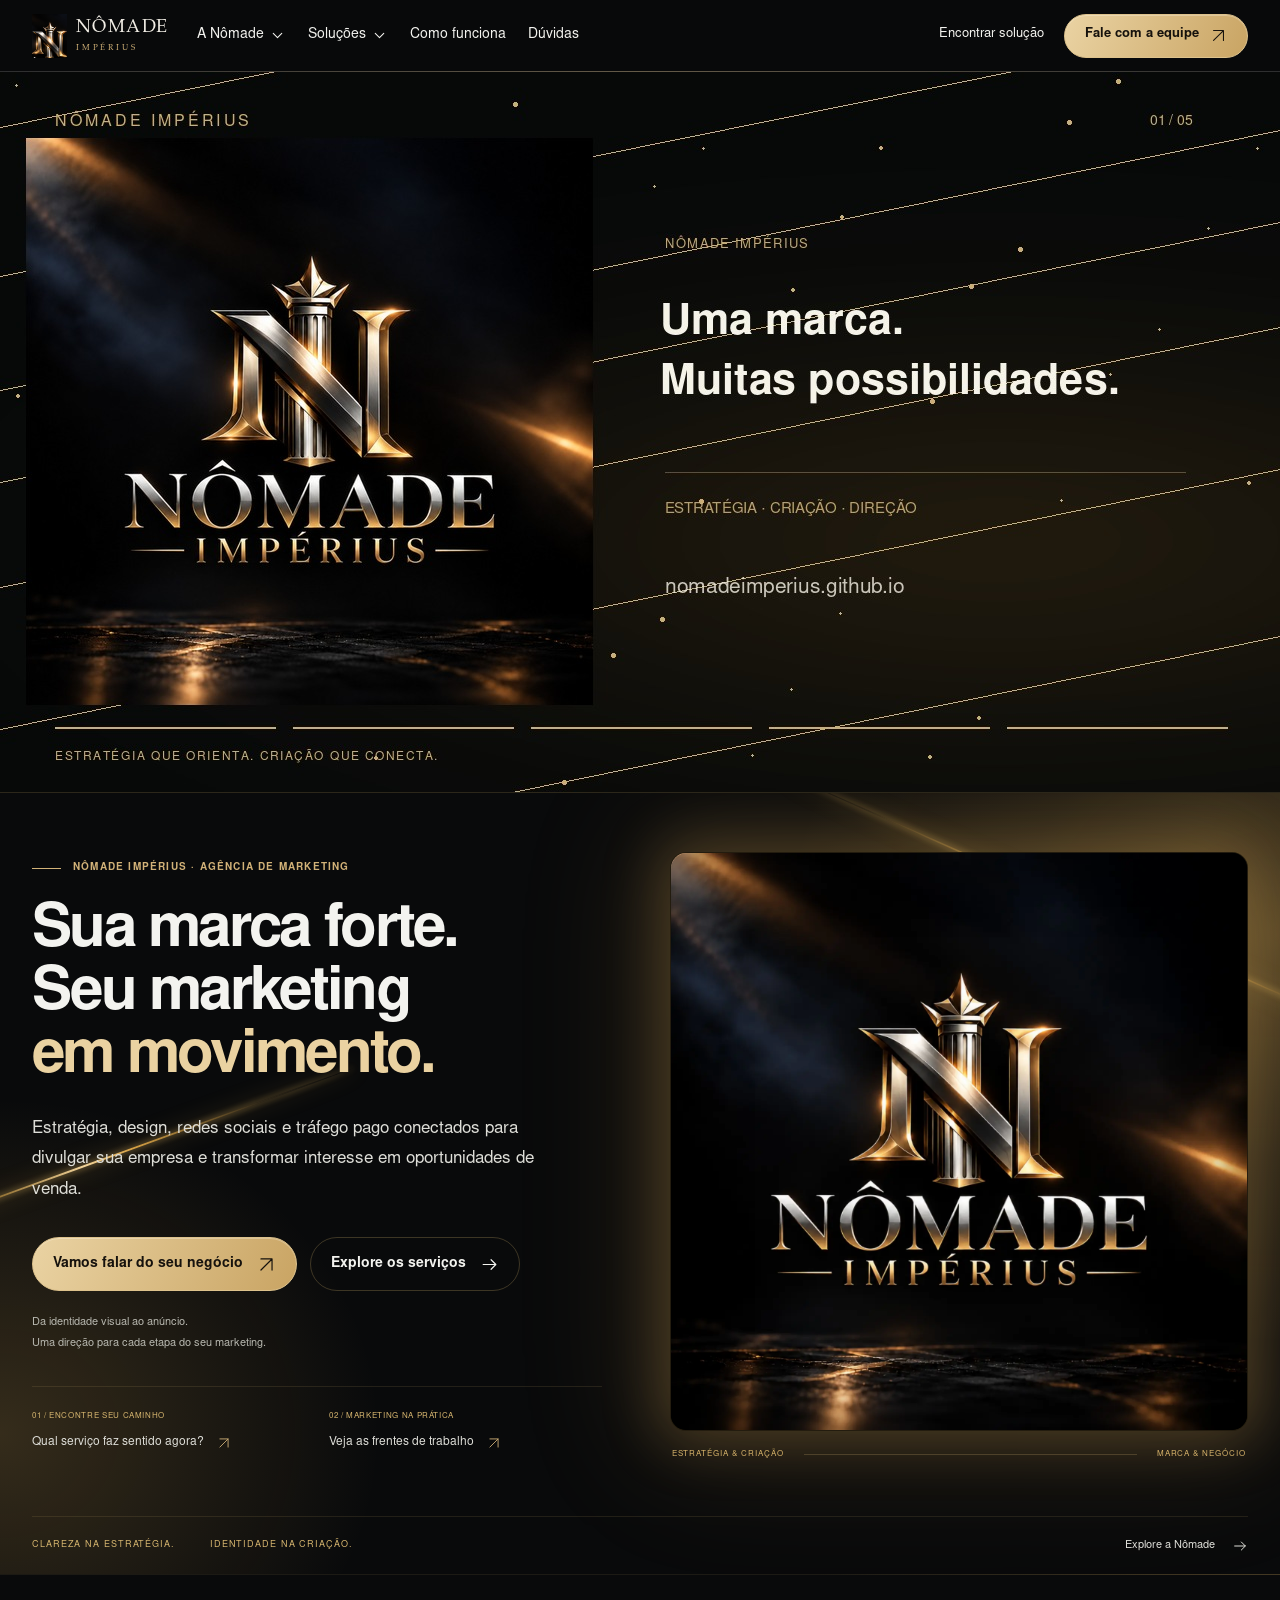
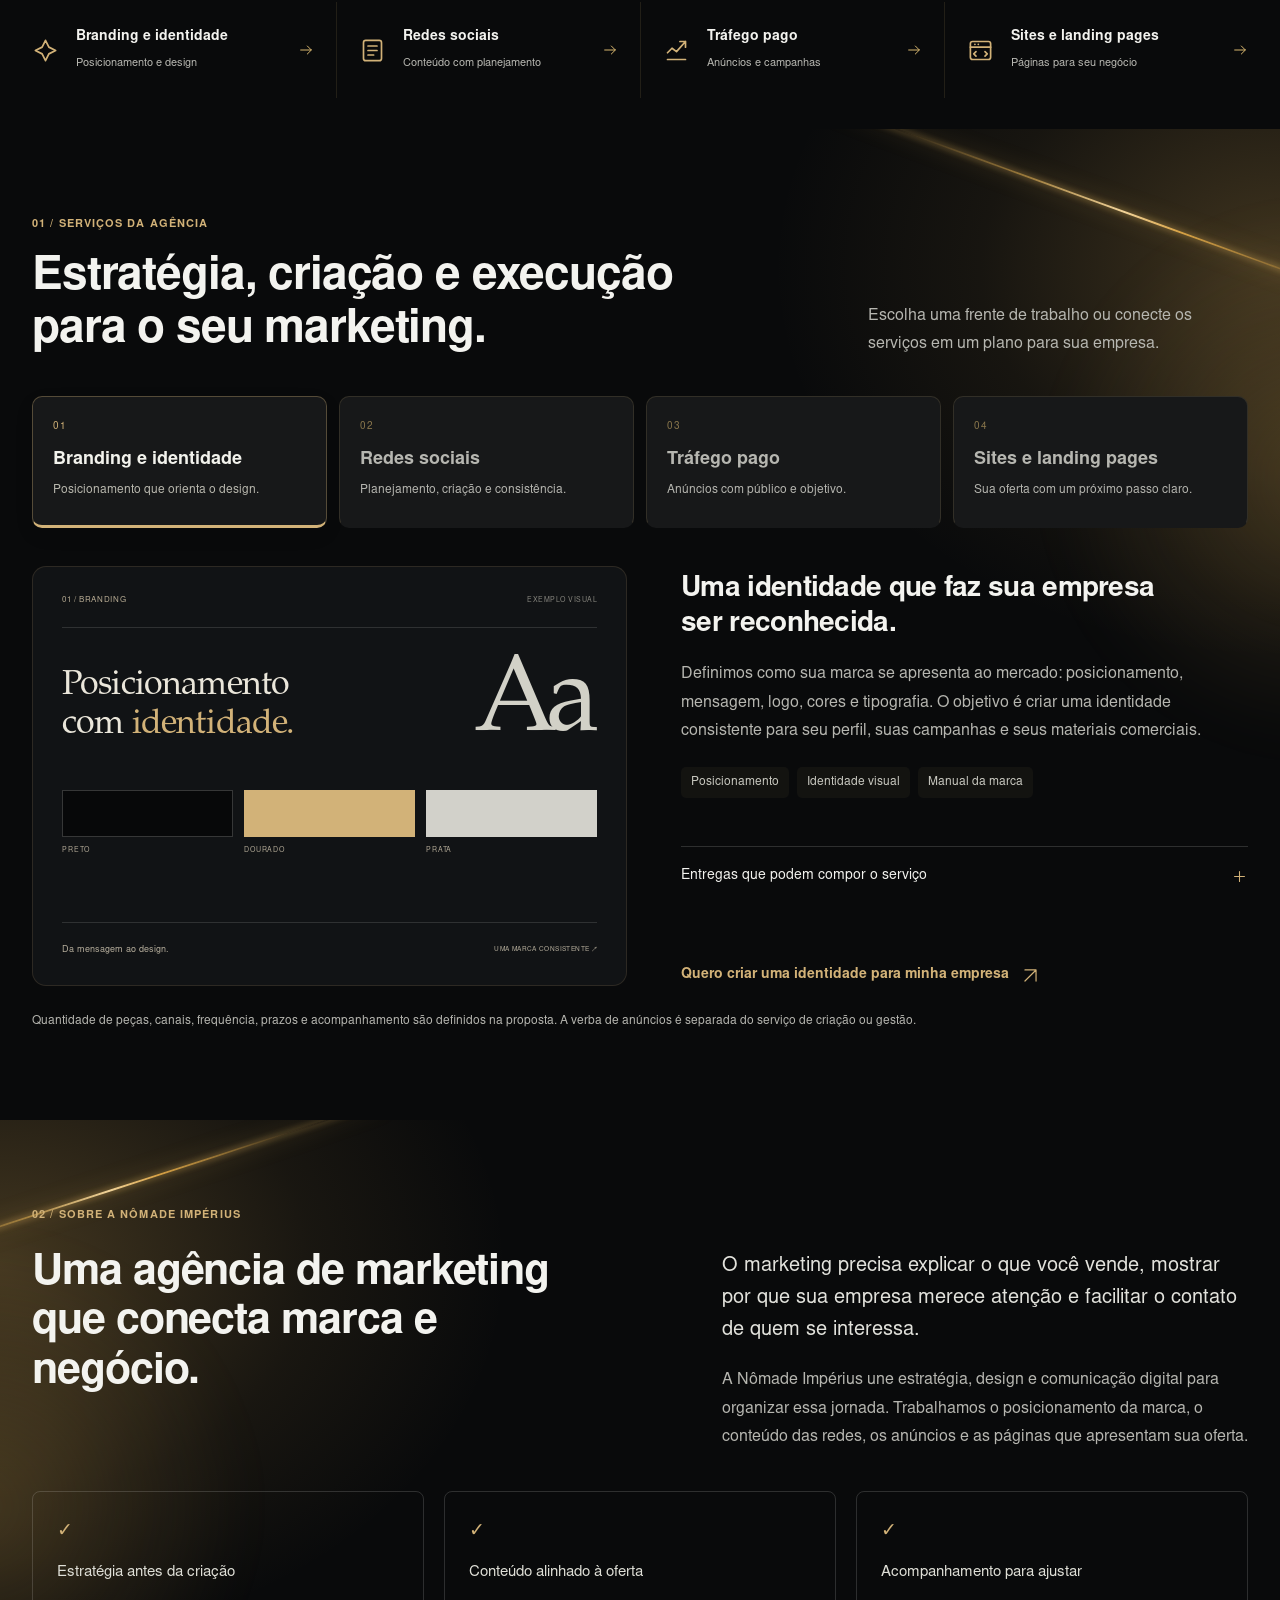
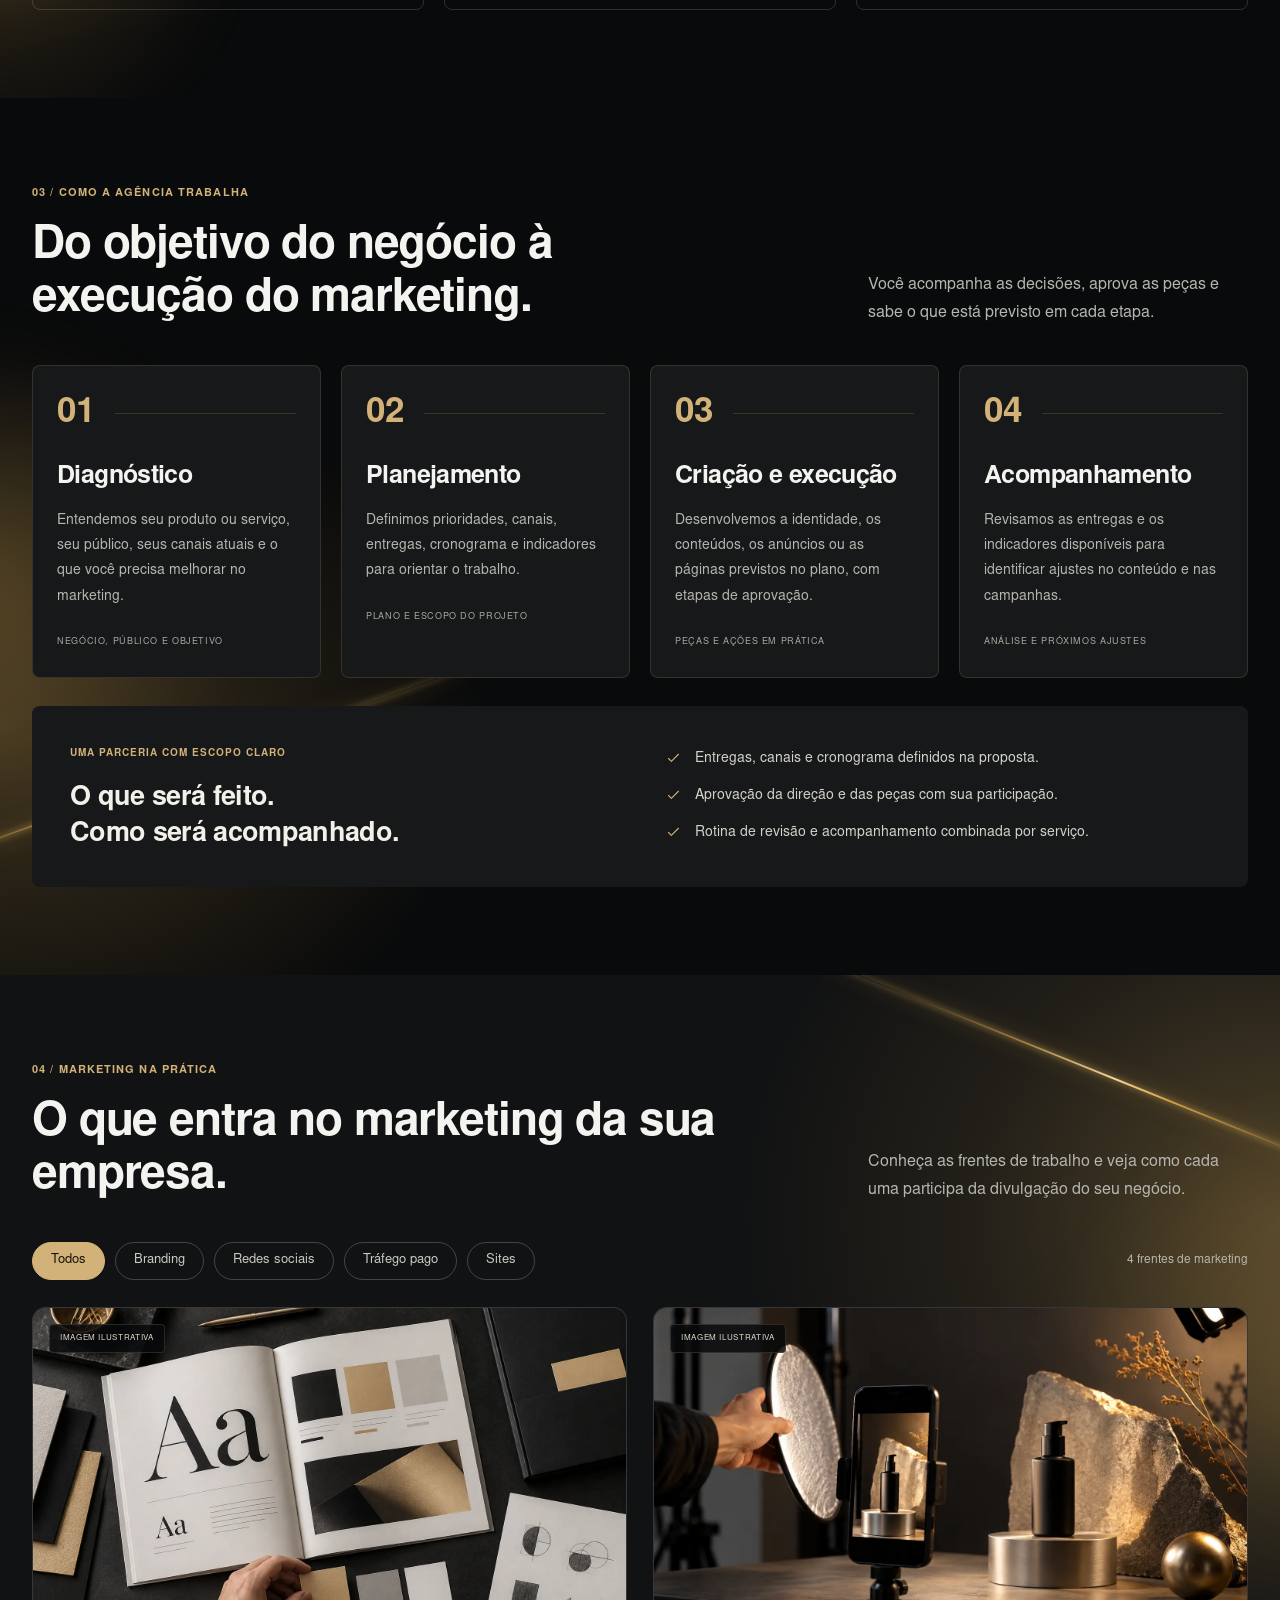
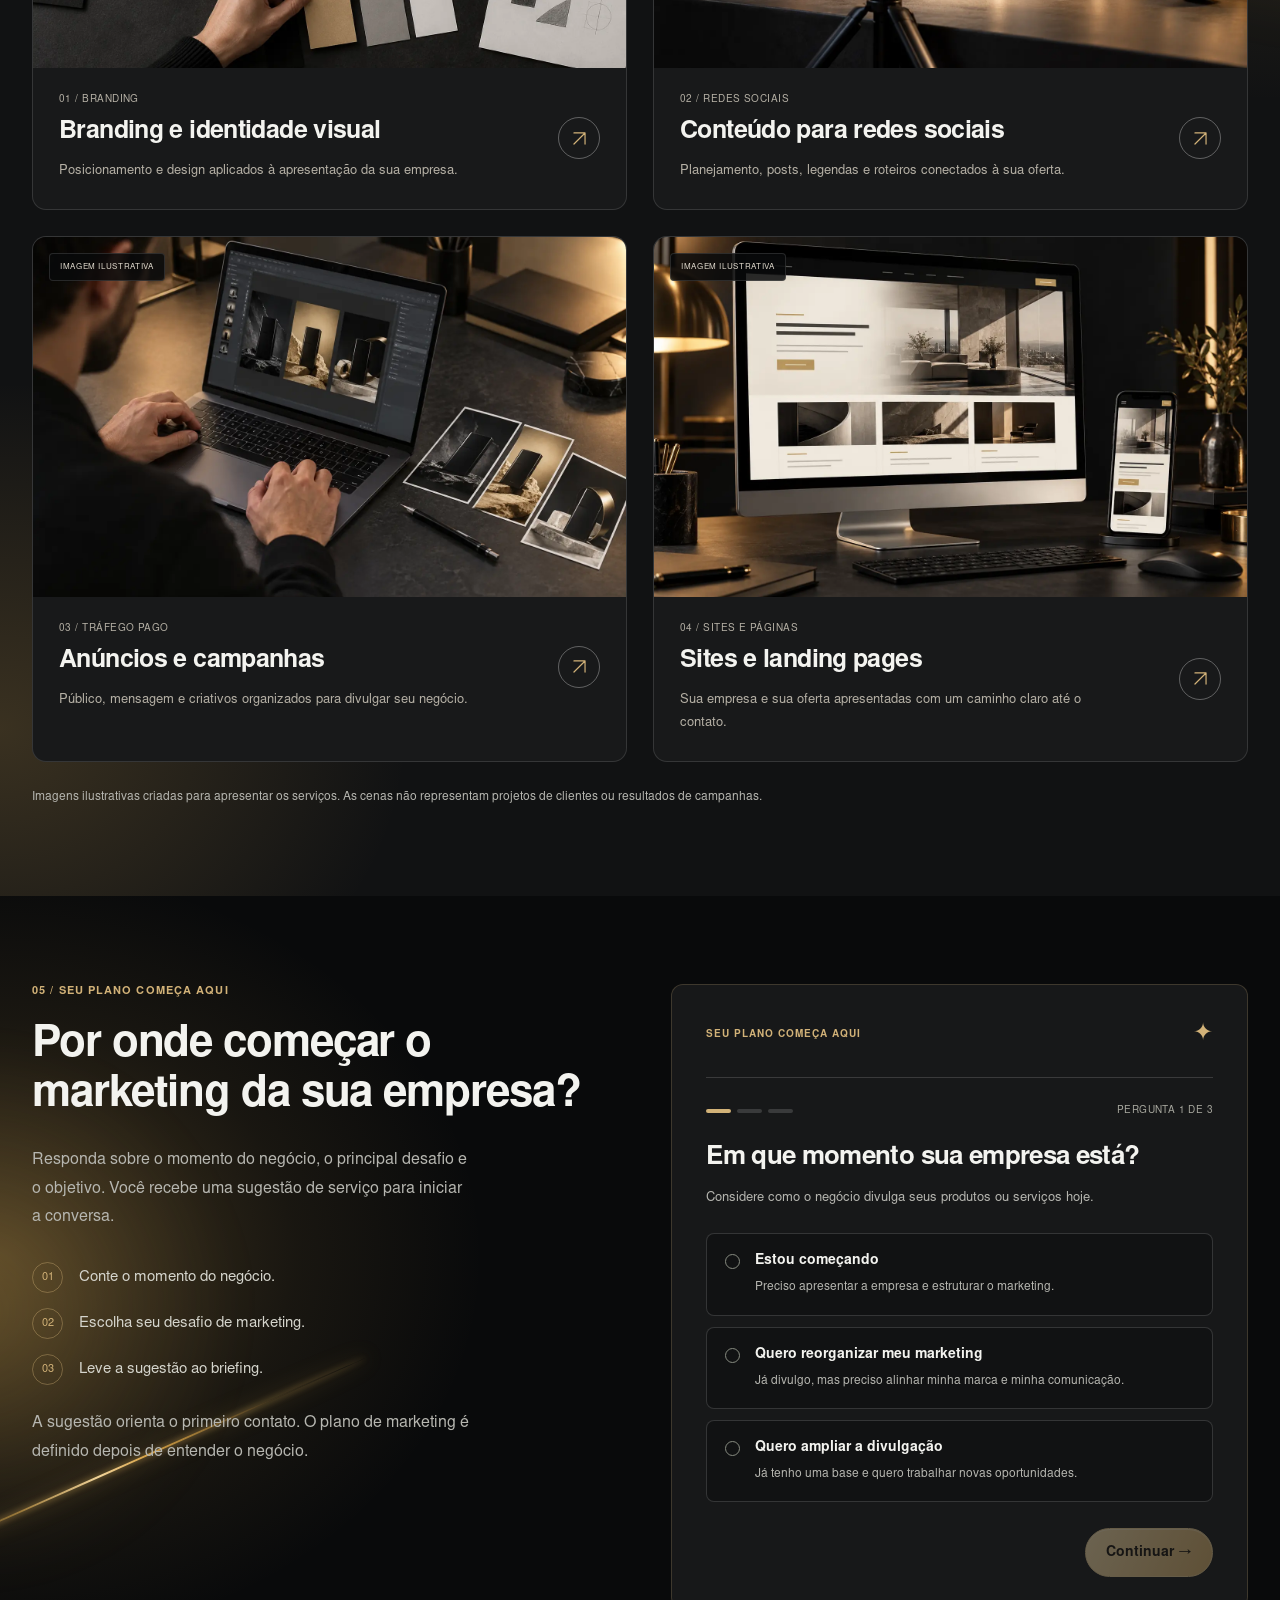
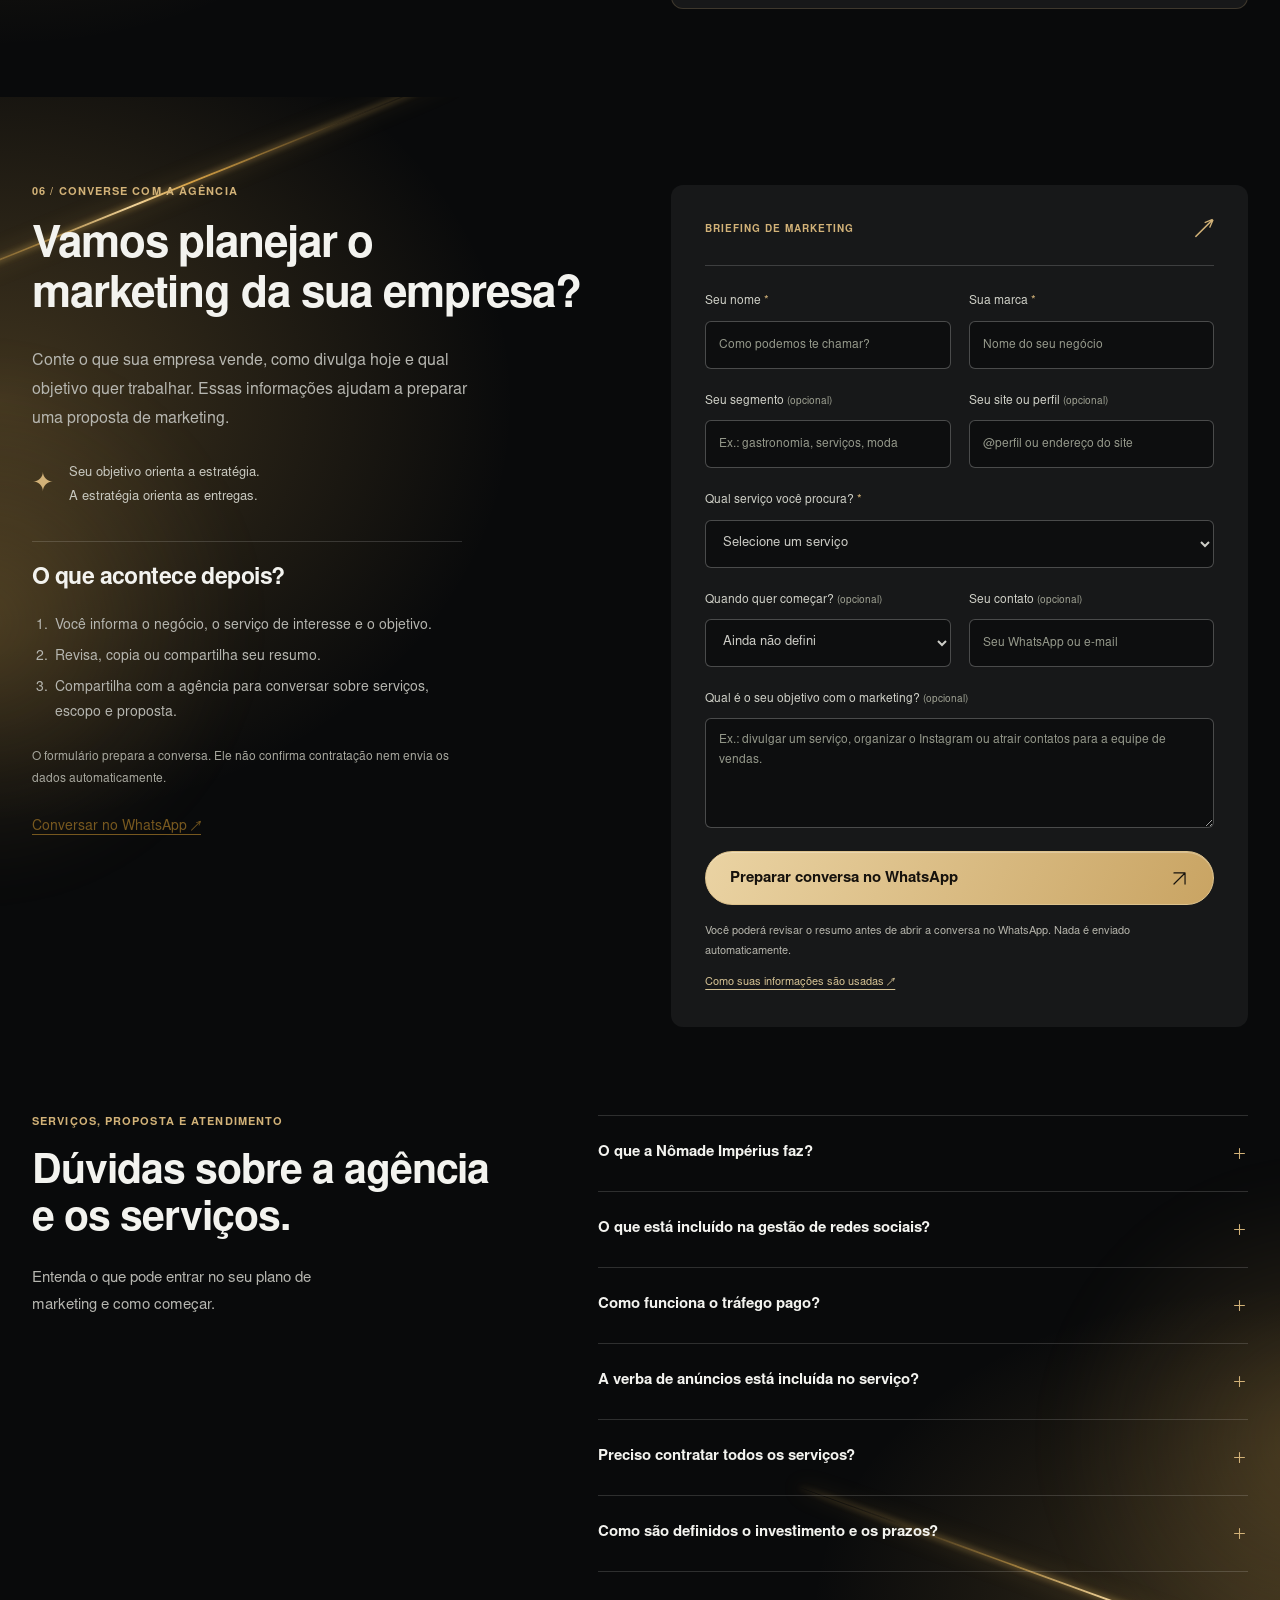
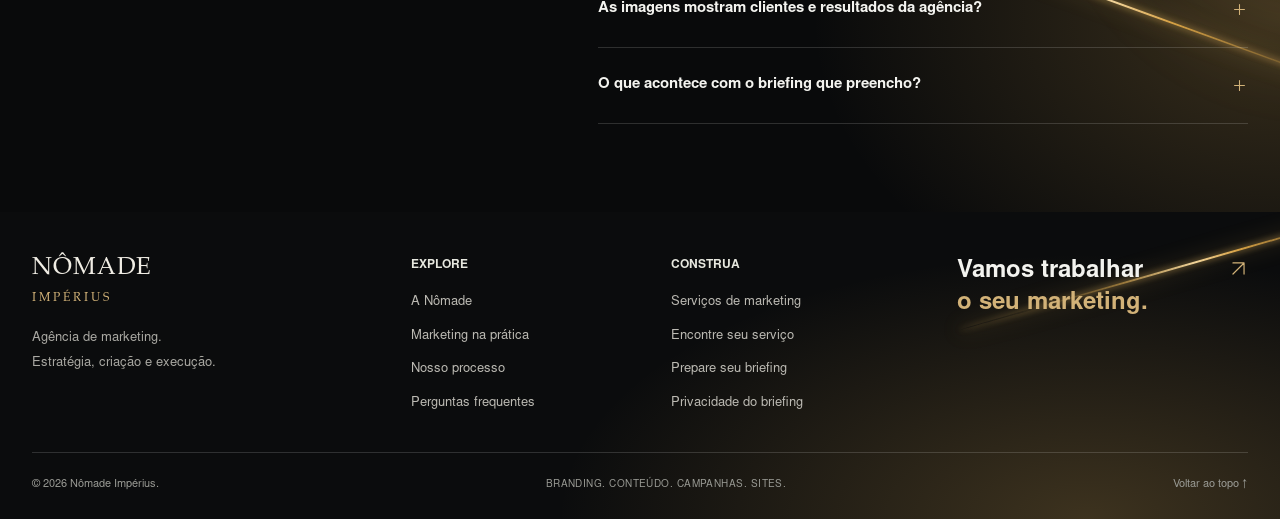
==== commit e086eef2: "Vídeo automático contínuo sem controles de pausa" ====
--- a/index.html
+++ b/index.html
@@ -25,8 +25,8 @@
   <link rel="stylesheet" href="site.css?v=restaurado-1">
 <link rel="stylesheet" href="hero-layout.css?v=restaurado-1">
 <link rel="stylesheet" href="auras.css?v=restaurado-1">
-  <link rel="stylesheet" href="brand-film.css?v=restaurado-1">
-  <script src="brand-film.js?v=restaurado-1" defer></script>
+  <link rel="stylesheet" href="brand-film.css?v=continuo-2">
+  <script src="brand-film.js?v=continuo-2" defer></script>
 </head>
 <body><a class="skip-link" href="#conteudo">Ir para o conteúdo</a>
 <svg class="svg-defs" xmlns="http://www.w3.org/2000/svg" aria-hidden="true">
@@ -37,7 +37,7 @@
   <symbol id="chevron" viewBox="0 0 24 24"><path d="m6 9 6 6 6-6"/></symbol><symbol id="brand-icon" viewBox="0 0 24 24"><path d="m12 3 3 6 6 3-6 3-3 6-3-6-6-3 6-3z"/></symbol><symbol id="content-icon" viewBox="0 0 24 24"><rect x="4" y="3" width="16" height="18" rx="2"/><path d="M8 8h8M8 12h8M8 16h5"/></symbol><symbol id="campaign-icon" viewBox="0 0 24 24"><path d="m4 14 4-4 4 3 8-9M15 4h5v5M4 20h16"/></symbol><symbol id="website-icon" viewBox="0 0 24 24"><rect x="3" y="4" width="18" height="16" rx="2"/><path d="M3 9h18M7 6.5h.1M10 6.5h.1M8 13l-2 2 2 2M16 13l2 2-2 2"/></symbol></svg>
 <header class="site-header"><div class="header-inner shell"><a class="wordmark" href="#inicio" aria-label="Nômade Impérius, início"><span class="brand-crop" aria-hidden="true"><img src="nomade-imperius.png" alt="" width="1536" height="1536"></span><span class="brand-name">NÔMADE<span>IMPÉRIUS</span></span></a><button class="menu-toggle" type="button" aria-controls="navigation" aria-expanded="false" aria-label="Abrir menu"><span></span><span></span><span></span></button><nav class="navigation" id="navigation" aria-label="Navegação principal"><div class="nav-group"><button class="nav-group-toggle" type="button" aria-expanded="false" aria-controls="menu-about">A Nômade <svg aria-hidden="true"><use href="#chevron"/></svg></button><div class="mega-panel" id="menu-about" hidden><div class="shell mega-layout"><div class="mega-intro"><span>CONHEÇA A AGÊNCIA</span><h2>Marketing pensado para o seu negócio.</h2><p>Conheça a agência e veja como organizamos estratégia, criação e execução.</p></div><div class="mega-links"><a href="#essencia">Nossa agência <span>Estratégia e criação para empresas</span></a><a href="#processo">Nosso processo <span>Do primeiro contato à entrega</span></a><a href="#estudos">Marketing na prática <span>Conheça as frentes de trabalho</span></a></div></div></div></div><div class="nav-group"><button class="nav-group-toggle" type="button" aria-expanded="false" aria-controls="menu-services">Soluções <svg aria-hidden="true"><use href="#chevron"/></svg></button><div class="mega-panel" id="menu-services" hidden><div class="shell mega-layout"><div class="mega-intro"><span>SERVIÇOS DE MARKETING</span><h2>O marketing da sua empresa, conectado.</h2><p>Da identidade visual ao anúncio: serviços que trabalham para o mesmo objetivo.</p></div><div class="mega-links mega-service-links"><a href="#solucoes" data-select-tab="tab-marca">Branding e identidade visual <span>Posicionamento, logo e sistema visual</span></a><a href="#solucoes" data-select-tab="tab-conteudo">Gestão de redes sociais <span>Calendário, posts, roteiros e legendas</span></a><a href="#solucoes" data-select-tab="tab-campanhas">Tráfego pago e campanhas <span>Público, anúncios e acompanhamento</span></a><a href="#solucoes" data-select-tab="tab-sites">Sites e landing pages <span>Design, texto e captação de contatos</span></a></div></div></div></div><a href="#processo">Como funciona</a><a href="#duvidas">Dúvidas</a><div class="nav-actions"><a class="nav-secondary" href="#direcionamento">Encontrar solução</a><a class="button button-gold nav-contact" href="#contato" data-contact-link>Fale com a equipe <svg aria-hidden="true"><use href="#arrow-up-right"/></svg></a></div></nav></div></header>
 <main id="conteudo">
-<section class="nomade-brand-film" aria-label="Vídeo da Nômade Impérius"><video id="nomade-brand-film" autoplay muted loop playsinline controls preload="auto" poster="nomade-imperius-filme-v3.jpg" aria-label="Apresentação animada da Nômade Impérius"><source src="nomade-imperius-filme-v3.mp4" type="video/mp4"></video></section>
+<section class="nomade-brand-film" aria-label="Vídeo da Nômade Impérius"><video id="nomade-brand-film" autoplay muted loop playsinline disablepictureinpicture disableremoteplayback tabindex="-1" preload="auto" poster="nomade-imperius-filme-v3.jpg" aria-label="Apresentação animada da Nômade Impérius"><source src="nomade-imperius-filme-v3.mp4" type="video/mp4"></video></section>
 <section class="hero" id="inicio" aria-labelledby="hero-title">
 <div class="shell hero-container">
 <div class="hero-lead"><p class="eyebrow"><span class="hero-kicker-line" aria-hidden="true"></span>NÔMADE IMPÉRIUS · AGÊNCIA DE MARKETING</p>
--- a/brand-film.css
+++ b/brand-film.css
@@ -1 +1,3 @@
 .nomade-brand-film{background:#050605;border-bottom:1px solid #d2b27830;position:relative;isolation:isolate;overflow:hidden}.nomade-brand-film video{display:block;width:100%;max-width:1600px;margin:0 auto;aspect-ratio:16/9;max-height:calc(100svh - 88px);object-fit:contain;background:#050605}.nomade-brand-film video:focus-visible{outline:2px solid #d2b278;outline-offset:-3px}@media(max-width:760px){.nomade-brand-film video{max-height:none;aspect-ratio:16/9}}
+
+.nomade-brand-film video{pointer-events:none;user-select:none;-webkit-user-select:none}
